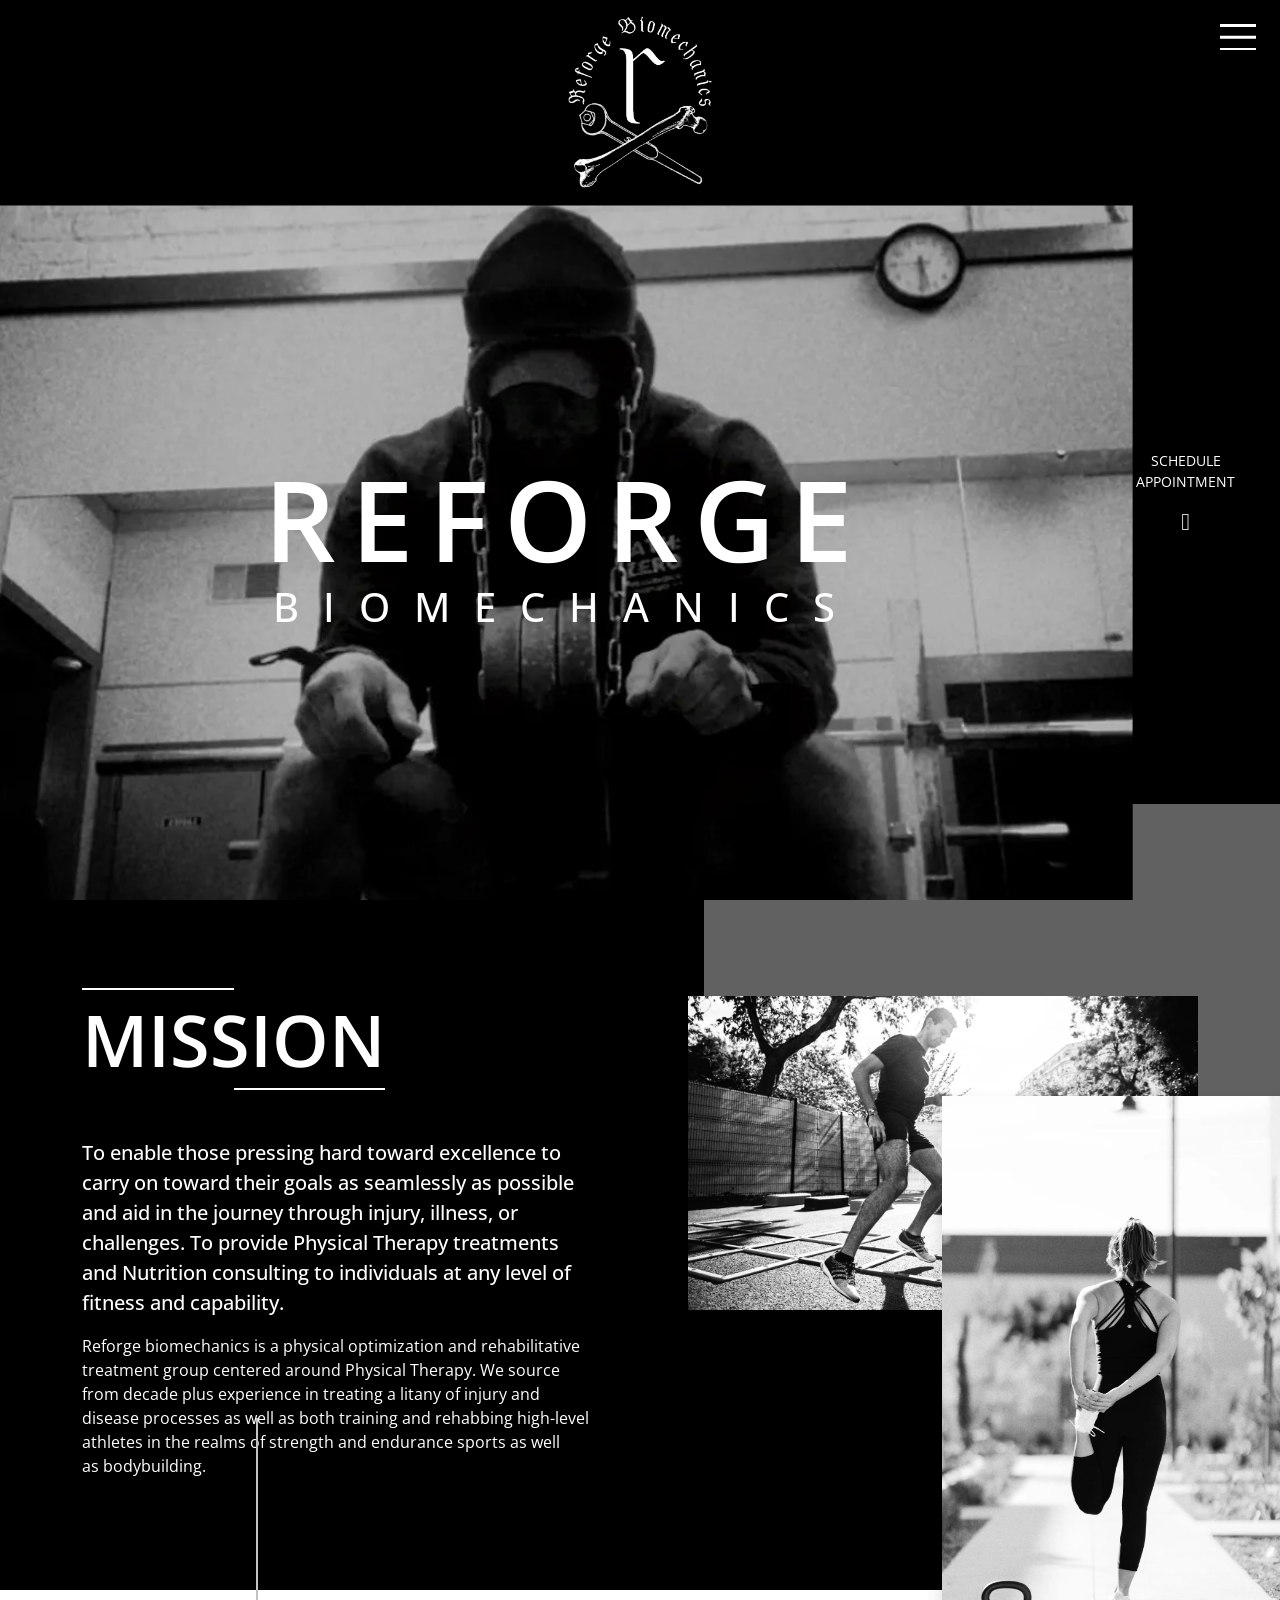
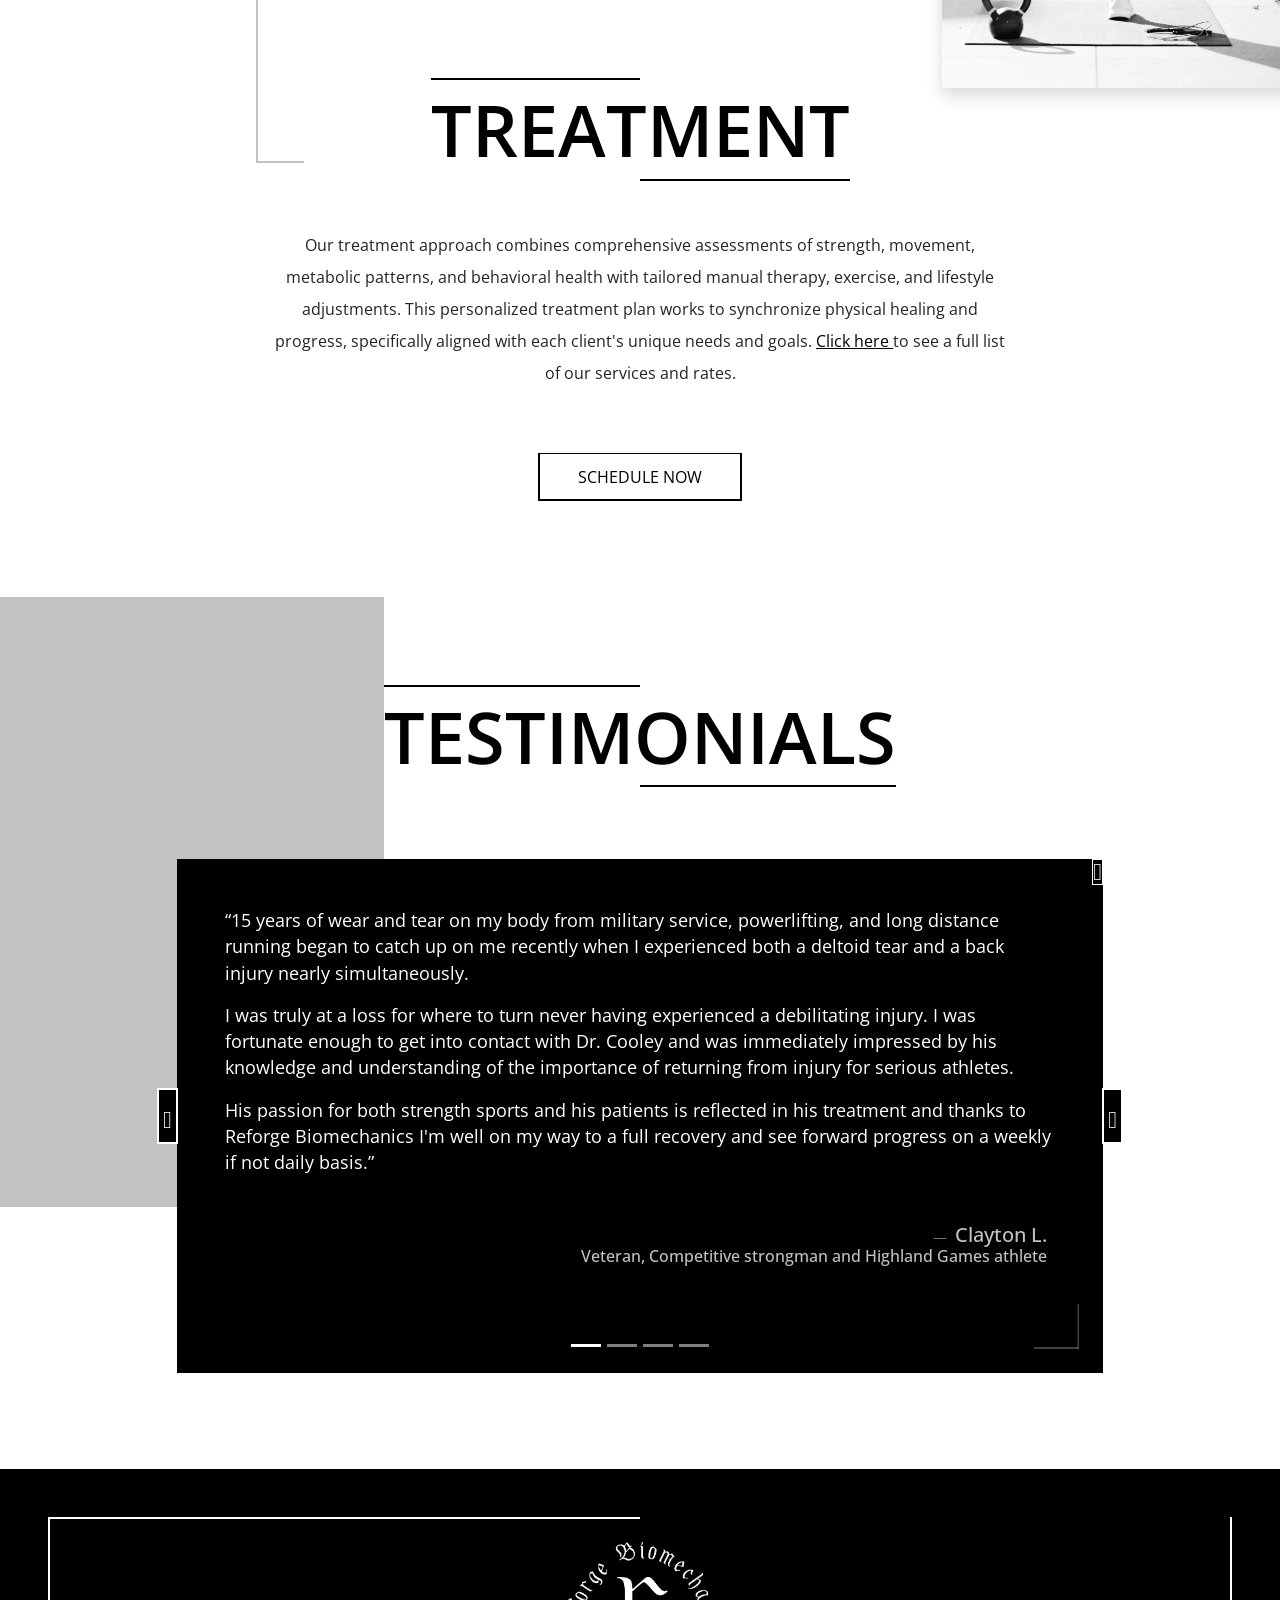
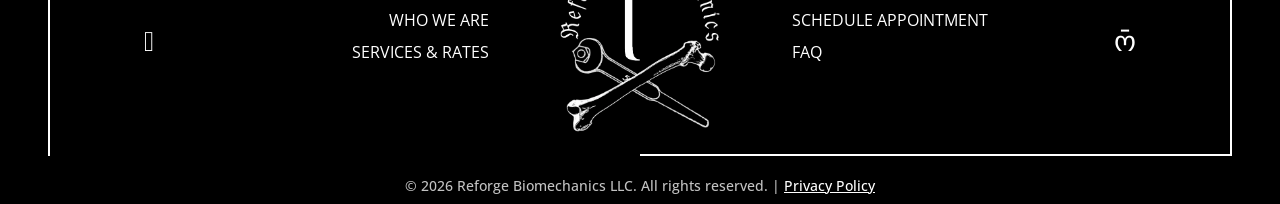
==== index.html @ caf0f5a5 "Updates" ====
<!DOCTYPE html> <html lang="en"> <head> <meta charset="utf-8"> <meta name="viewport" content="width=device-width,initial-scale=1,shrink-to-fit=no"> <meta name="description" content="Reforge Biomechanics"> <meta name="keywords" content="tickets, athletics, athletic, football, basketball, sports, member, donate, reforge biomechanics, physical therapy, biomechanics, rehabilitation, nutrition consulting, injury recovery, fitness optimization, strength training, endurance sports, bodybuilding, personalized treatment"> <link rel="apple-touch-icon" sizes="180x180" href="assets/media/favicon/apple-touch-icon.webp?ckcachebust=273CE54CC57B4464F2BCD8BB8B50EAC4"> <link rel="icon" type="image/webp" sizes="32x32" href="assets/media/favicon/favicon-32x32.webp?ckcachebust=0A2581CA7CD6BD1CC9CE571ABED2B0F4"> <link rel="icon" type="image/webp" sizes="16x16" href="assets/media/favicon/favicon-16x16.webp?ckcachebust=61E6CB32641F2F8ABFE95FE479D12E5C"> <link rel="manifest" href="assets/media/favicon/site.webmanifest?ckcachebust=7498E30910860CACD3222F6CDBD7D97B"> <title> Reforge Biomechanics </title> <link rel="preconnect" href="https://fonts.googleapis.com"> <link rel="preconnect" href="https://fonts.gstatic.com?ckcachebust=08D4041425D6E8DAAEE6AE2A4C7A3B2D" crossorigin> <link href="https://fonts.googleapis.com/css2?family=Open+Sans:ital,wght@0,300..800;1,300..800&display=swap" rel="stylesheet"> <link rel="preload" href="assets/fonts/bootstrap-icons.woff2" as="font" type="font/woff2" crossorigin> <link href="assets/css/main.css?ckcachebust=0F5574B9902427DCC6429BD262F36C96" rel="stylesheet"> <script type="module" src="assets/js/main.js?ckcachebust=3F2AF9118C95AB895724D30D0D98989F"></script> <script type="module" src="assets/js/index.js?ckcachebust=E848E58CC8D3D1A3F6B664A4A1A8BBC7"></script> <script async src="https://www.googletagmanager.com/gtag/js?id=G-8SEBTFMG2Q&ckcachebust=793375213"></script> <script> window.dataLayer = window.dataLayer || [];
    function gtag() { dataLayer.push(arguments); }
    gtag('js', new Date());

    gtag('config', 'G-8SEBTFMG2Q'); </script> <link rel="preload" as="image" href="assets/media/index/header-image.webp?ckcachebust=9A21DFD3560794E027508A9DC4A653D4"> </head> <body id="main-index"> <a class="skip-link visually-hidden-focusable bg-secondary text-primary position-fixed top-0 start-0 p-2" href="#main-content" tabindex="1">Skip to main content</a> <nav id="main-nav" class="navbar navbar-dark bg-primary shadow fixed-top"> <div class="container-fluid"> <li class="nav-item nav-item-logo d-flex justify-content-lg-center align-items-center ms-3"> <a class="navbar-brand me-0" href="index.html"> <img class="nav-logo" src="assets/media/reforge-logo-white.webp" alt=""> </a> </li> <button class="navbar-toggler animated-toggler position-absolute top-0 end-0 mt-4 me-4" type="button" aria-controls="offcanvas-navbar"> <span class="burger-top"></span> <span class="burger-mdl"></span> <span class="burger-btm"></span> </button> <div id="offcanvas-navbar" class="offcanvas offcanvas-top bg-primary h-100" tabindex="-1" aria-labelledby="offcanvas-navbarLabel"> <div class="offcanvas-header"> <a href="index.html"> <img class="nav-logo" src="assets/media/reforge-logo-white.webp" alt=""> </a> <button class="btn-close btn-close-white" type="button" data-bs-dismiss="offcanvas" aria-label="Close"></button> </div> <div class="offcanvas-body bg-primary"> <ul class="navbar-nav align-items-center flex-grow-1"> <li class="nav-item mb-3"> <a class="nav-link fs-4 lh-1 text-secondary text-gray-hover" href="who-we-are/index.html">Who We Are</a> </li> <li class="nav-item mb-3"> <a class="nav-link fs-4 lh-1 text-secondary text-gray-hover" href="services-and-rates/index.html">Services & Rates</a> </li> <li class="nav-item mb-3"> <a class="nav-link fs-4 lh-1 text-secondary text-gray-hover" href="https://reforgebiomechanics.janeapp.com/locations/reforge-biomechanics/book" target="_blank">Schedule Appointment</a> </li> <li class="nav-item"> <a class="nav-link fs-4 lh-1 text-secondary text-gray-hover" href="faq/index.html">FAQ</a> </li> </ul> </div> </div> </div> </nav> <main id="main-content"> <section id="index-header" class="bg-primary"> <img class="header-logo" src="assets/media/reforge-logo-white.webp" alt="Reforge Biomechanics logo"> <div class="container-fluid h-100"> <div class="img-wrapper"> <img class="w-100" src="assets/media/index/header-image.webp" alt="Man in hoodie with weights hanging around his neck"> <div class="content text-center w-100"> <div class="intro-heading text-center"> <h1 class="display-1 ls-5 ls-md-15 text-uppercase text-secondary">Reforge</h1> <p class="tagline fs-1 font-primary-bold text-uppercase text-center text-secondary mb-0">Biomechanics</p> </div> </div> </div> </div> <a class="schedule-wrapper text-decoration-none text-center position-absolute top-100 mt-3 mt-lg-0 top-lg-50 z-1" href="#treatment"> <p class="small text-uppercase text-center text-secondary mb-2">Schedule<br> Appointment</p> <i class="bi bi-chevron-down fs-4 text-secondary"></i> </a> </section> <section id="mission" class="bg-primary position-relative"> <div class="gray-box accent-container bg-gray w-45 h-25 h-lg-60 position-absolute top-0 end-0 mt-n6"></div> <div class="container pt-5 pt-lg-0"> <div class="row gx-lg-6"> <div class="col-lg-6 text-secondary"> <h2 class="section-heading display-2 text-uppercase text-white">Mission</h2> <p class="lead lh-base mt-5">To enable those pressing hard toward excellence to carry on toward their goals as seamlessly as possible and aid in the journey through injury, illness, or challenges. To provide Physical Therapy treatments and Nutrition consulting to individuals at any level of fitness and capability.</p> <p>Reforge biomechanics is a physical optimization and rehabilitative treatment group centered around Physical Therapy. We source from decade plus experience in treating a litany of injury and disease processes as well as both training and rehabbing high-level athletes in the realms of strength and endurance sports as well as bodybuilding.</p> </div> <div class="col-lg-6 position-relative"> <img class="img-fluid position-relative z-1" src="assets/media/index/mission-image.webp" loading="lazy" alt="man exercising"> <img class="stretching shadow position-absolute top-35 top-md-45 top-lg-20 end-0 me-lg-n5 z-1" src="assets/media/index/mission-2.webp" loading="lazy" alt="woman stretching"> </div> </div> </div> <div class="vert-line bg-gray"></div> </section> <section id="treatment" class="mt-5 mt-md-6 mt-lg-0"> <div class="container"> <div class="row justify-content-center"> <div class="col-lg-8 col-xxl2-7 text-center"> <h2 class="section-heading display-2 text-uppercase">Treatment</h2> <p class="lh-lg mt-5">Our treatment approach combines comprehensive assessments of strength, movement, metabolic patterns, and behavioral health with tailored manual therapy, exercise, and lifestyle adjustments. This personalized treatment plan works to synchronize physical healing and progress, specifically aligned with each client's unique needs and goals. <a class="link-underline link-underline-opacity-0-hover" href="services-and-rates/index.html">Click here <span class="visually-hidden">for list of services and rates</span></a> to see a full list of our services and rates.</p> <a class="btn btn-primary mt-5" href="https://reforgebiomechanics.janeapp.com/locations/reforge-biomechanics/book" target="_blank"> <div>Schedule Now <span class="visually-hidden">schedule an appointment</span></div> </a> </div> </div> </div> </section> <section id="testimonials" class="position-relative"> <div class="bg-gray position-absolute top-0 start-0 w-30 h-70"></div> <div class="container"> <div class="row justify-content-center gy-4"> <div class="col-12 text-center mb-5"> <h2 class="section-heading display-2 text-uppercase">Testimonials</h2> </div> <div class="col-lg-10"> <div id="testimonial-carousel" class="carousel slide" data-sa-slide="auto" data-bs-interval="10000" role="group" aria-roledescription="carousel" aria-label="Testimonial Carousel"> <div class="carousel-indicators"> <button class="active" type="button" data-bs-target="#testimonial-carousel" data-bs-slide-to="0" aria-label="Slide 1" aria-current="true"></button> <button type="button" data-bs-target="#testimonial-carousel" data-bs-slide-to="1" aria-label="Slide 2"></button> <button type="button" data-bs-target="#testimonial-carousel" data-bs-slide-to="2" aria-label="Slide 3"></button> <button type="button" data-bs-target="#testimonial-carousel" data-bs-slide-to="3" aria-label="Slide 4"></button> </div> <div class="carousel-inner" aria-live="off"> <div class="carousel-item active" role="group" aria-roledescription="slide" aria-label="1 of 4"> <div class="bg-primary accent-container text-secondary shadow p-4 pb-5 p-xl-5 h-100"> <figure> <blockquote class="blockquote"> <p class="small">“15 years of wear and tear on my body from military service, powerlifting, and long distance running began to catch up on me recently when I experienced both a deltoid tear and a back injury nearly simultaneously.</p> <p class="small">I was truly at a loss for where to turn never having experienced a debilitating injury. I was fortunate enough to get into contact with Dr. Cooley and was immediately impressed by his knowledge and understanding of the importance of returning from injury for serious athletes.</p> <p class="small">His passion for both strength sports and his patients is reflected in his treatment and thanks to Reforge Biomechanics I'm well on my way to a full recovery and see forward progress on a weekly if not daily basis.”</p> </blockquote> <figcaption class="blockquote-footer text-end pe-2 mt-5"> <span class="h5 text-gray">Clayton L.</span> <span class="h6 text-gray d-block">Veteran, Competitive strongman and Highland Games athlete</span> </figcaption> </figure> </div> </div> <div class="carousel-item" role="group" aria-roledescription="slide" aria-label="2 of 4"> <div class="bg-primary accent-container text-secondary shadow p-4 pb-5 p-xl-5 h-100"> <figure> <blockquote class="blockquote"> <p class="small">“5/5 - Exceptional Recovery & Expert Care</p> <p class="small">Nathanial Cooley at Reforge Biomechanics provided outstanding treatment for my rotator cuff injury, hamstring tear, and carpal tunnel. His approach is methodical, he doesn't just treat symptoms; he digs deep to find the root cause and fixes it for good.</p> <p class="small">As an athlete, I appreciated his expertise in athletic and lifting injuries. Nathaniel's own background as a trained lifter means he understands the demands of performance and recovery firsthand. Every session was tailored precisely to my needs, with clear explanations and no wasted time.</p> <p class="small">If you're serious about fixing injuries, not just masking them, Nathaniel is the therapist you want. Highly recommend for anyone, especially athletes looking for a PT who gets it.”</p> </blockquote> <figcaption class="blockquote-footer text-end pe-2 mt-5"> <span class="h5 text-gray">Shane C.</span> <span class="h6 text-gray d-block">Competitive Strongman Athlete, owner of Stronghold Muscle LLC</span> </figcaption> </figure> </div> </div> <div class="carousel-item" role="group" aria-roledescription="slide" aria-label="3 of 4"> <div class="bg-primary accent-container text-secondary shadow p-4 pb-5 p-xl-5 h-100"> <figure> <blockquote class="blockquote"> <p class="small">“Reforge has been a crucial component in keeping me upright and forward.</p> <p class="small">The amount of assistance I received in healing my shoulder, pec, back and calf has been mind blowing. Touring different “specialists” paying deductible after deductible, scheduling appointments after appointments, led me to no relief. Reforge has the knowledge and experience to get you right. I'm extremely hard on my body being a strength athlete and despite trying to injure myself to the max everday, reforge keeps up with the punches day in and day out.”</p> </blockquote> <figcaption class="blockquote-footer text-end pe-2 mt-5"> <span class="h5 text-gray">Jason G.</span> <span class="h6 text-gray d-block">Veteran, Competitive strongman athlete and owner of Fear Naught Strength Co</span> </figcaption> </figure> </div> </div> <div class="carousel-item" role="group" aria-roledescription="slide" aria-label="34of 4"> <div class="bg-primary accent-container text-secondary shadow p-4 pb-5 p-xl-5 h-100"> <figure> <blockquote class="blockquote"> <p class="small">“Dr. Cooley has done wonders for my various aches and pains.</p> <p class="small">After 9 years in Law Enforcement I had developed pain in my left knee, low back, and shoulders.</p> <p class="small">The good doctor took a holistic approach to my complaints. A core tenant of his philosophy is “A way, not the way.” The doctor tackled my complaints methodically and tested a variety of recommendations before arriving at a best course of action.</p> <p class="small">His patient care and bedside manner are unmatched. 10/10 would recommend.”</p> </blockquote> <figcaption class="blockquote-footer text-end pe-2 mt-5"> <span class="h5 text-gray">Will C.</span> <span class="h6 text-gray d-block">LEO, competitive strongman athlete</span> </figcaption> </figure> </div> </div> </div> <button class="carousel-control-prev" type="button" data-bs-target="#testimonial-carousel" data-bs-slide="prev"> <i class="bi bi-chevron-left fs-4 text-white" aria-hidden="true"></i> <span class="visually-hidden">Previous</span> </button> <button class="carousel-control-next" type="button" data-bs-target="#testimonial-carousel" data-bs-slide="next"> <i class="bi bi-chevron-right fs-4 text-white" aria-hidden="true"></i> <span class="visually-hidden">Next</span> </button> </div> </div> </div> </div> </section> </main> <div id="privacy-policy-modal" class="modal fade" tabindex="-1"> <div class="modal-dialog modal-lg"> <div class="modal-content"> <div class="modal-body position-relative p-0"> <i class="bi bi-x-lg fs-4 lh-1 text-primary position-absolute top-0 end-0 p-2 opacity-50-hover z-1" type="button" data-bs-dismiss="modal" aria-label="Close"></i> <div class="bg-gray accent-container shadow p-3 p-md-4 h-100"> <p class="h4 text-uppercase text-primary text-decoration-underline mb-4">Privacy Policy</p> <p class="font-primary-bold">No mobile information will be shared with third parties/affiliates for marketing/promotional purposes. All other categories exclude text messaging originator opt-in data and consent; this information will not be shared with any third parties</p> </div> </div> </div> </div> </div> <footer class="bg-primary p-4 p-lg-5"> <div id="footer-wrapper" class="mb-3 mb-lg-0"> <div class="top-line"></div> <a class="position-absolute top-0 top-lg-50 start-0 translate-middle-lg-y mt-5 mt-lg-0 ms-5 ms-lg-6 z-1" href="https://www.facebook.com/profile.php?id=61575986151560" target="_blank" aria-label="Facebook"> <i class="bi bi-facebook text-secondary fs-3 text-gray-hover"></i> </a> <div class="container position-relative p-4"> <div id="footer-main" class="row justify-content-center"> <div class="col-6 col-lg-4 text-center text-lg-end align-content-center order-2 order-lg-1"> <a class="text-uppercase text-secondary text-decoration-none d-block w-fit-content mb-2 text-gray-hover mx-auto me-lg-0" href="who-we-are/index.html">Who We Are</a> <a class="text-uppercase text-secondary text-decoration-none d-block w-fit-content mb-0 text-gray-hover mx-auto me-lg-0" href="services-and-rates/index.html">Services & Rates</a> </div> <div class="col-lg-3 text-center order-1 order-lg-2 mb-3 mb-lg-0"> <img class="footer-logo" src="assets/media/reforge-logo-white.webp" alt=""> </div> <div class="col-6 col-lg-4 text-center text-lg-start align-content-center order-3"> <a class="text-uppercase text-secondary text-decoration-none d-block w-fit-content mb-2 text-gray-hover mx-auto ms-lg-0" href="https://reforgebiomechanics.janeapp.com/locations/reforge-biomechanics/book" target="_blank">Schedule Appointment</a> <a class="text-uppercase text-secondary text-decoration-none d-block w-fit-content mb-0 text-gray-hover mx-auto ms-lg-0" href="faq/index.html">FAQ</a> </div> </div> </div> <a class="position-absolute top-0 top-lg-50 end-0 translate-middle-lg-y mt-5 mt-lg-0 me-5 me-lg-6 z-1" href="https://www.instagram.com/reforgebiomechanics/" target="_blank" aria-label="Instagram"> <i class="bi bi-instagram text-secondary fs-3 text-gray-hover"></i> </a> <div class="btm-line"></div> </div> <h6 id="copyright" class="position-absolute bottom-0 start-50 translate-middle-x w-100 text-center small lh-base text-gray mb-2"> &copy; <span id="current-year"></span> Reforge Biomechanics LLC. All rights reserved. | <a class="text-secondary link-underline-white link-underline-opacity-0-hover" href="#" data-bs-toggle="modal" data-bs-target="#privacy-policy-modal">Privacy Policy</a></h6> </footer> </body> </html>
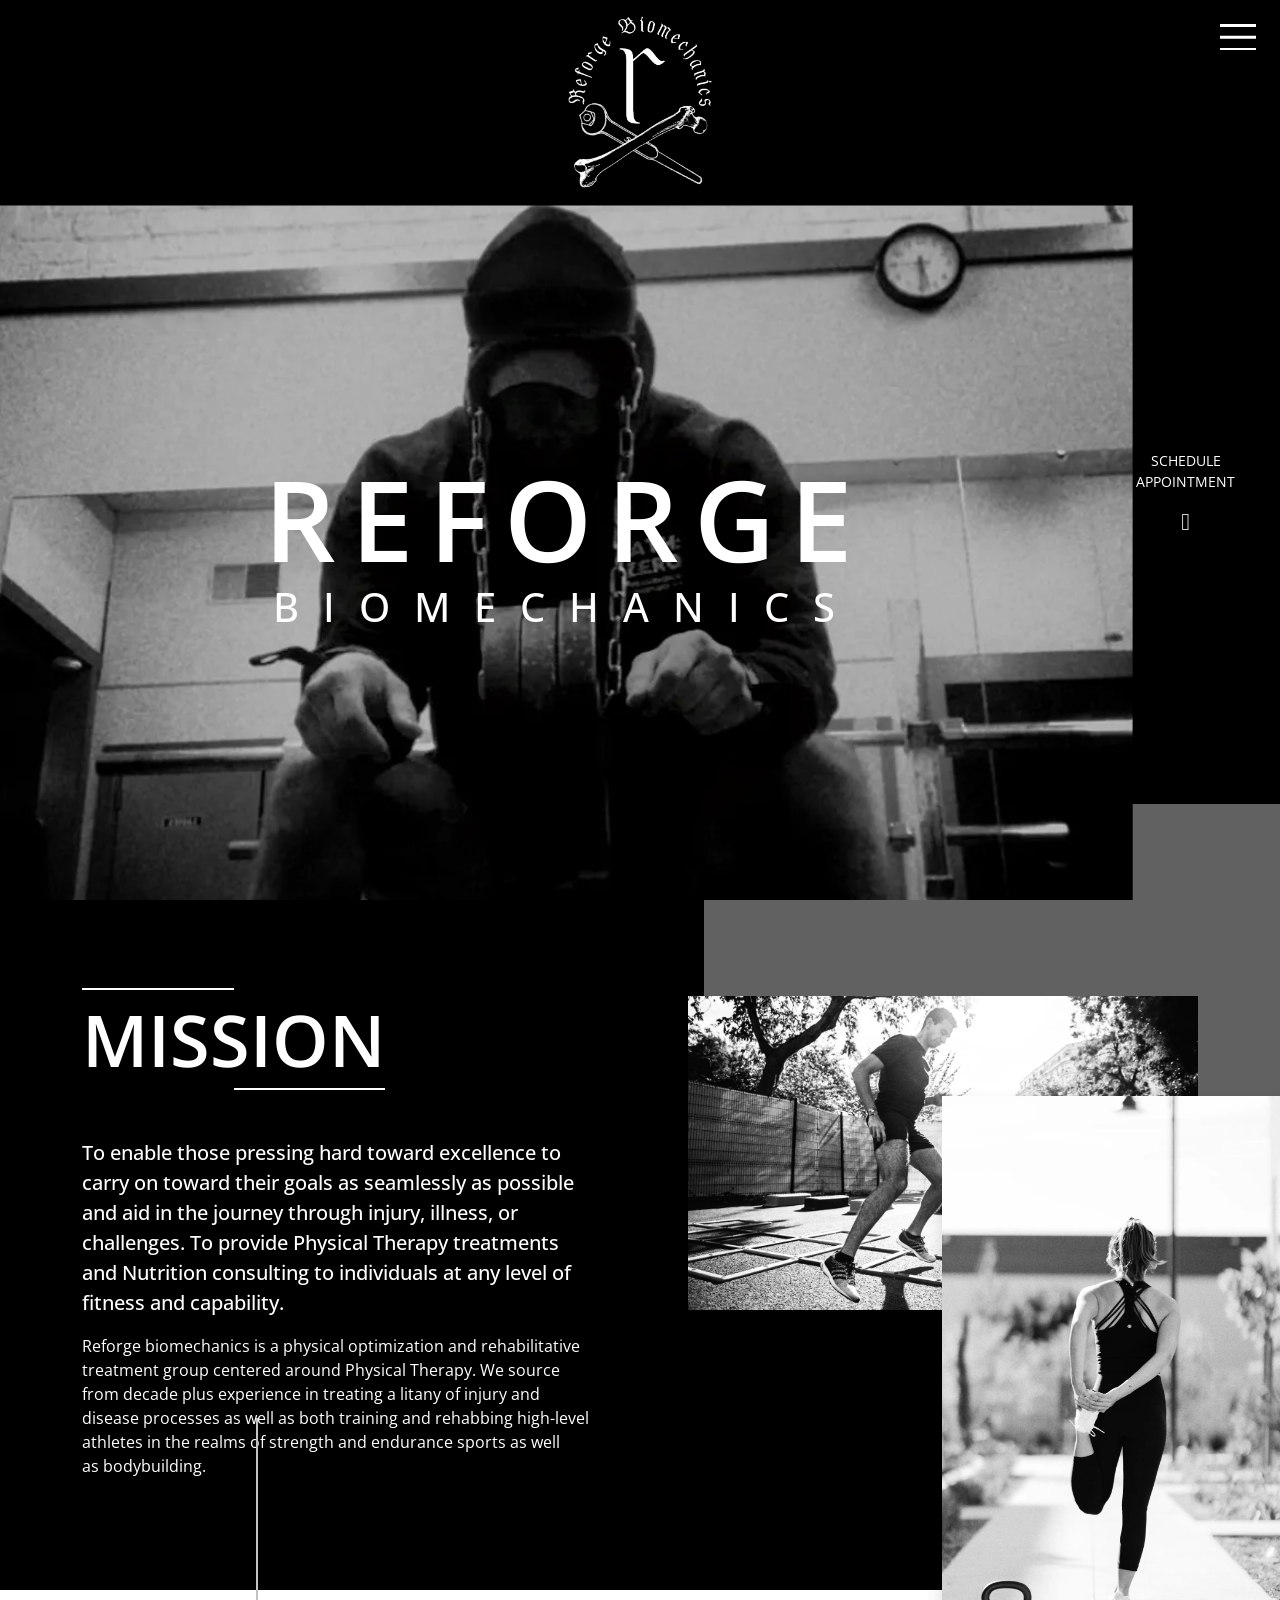
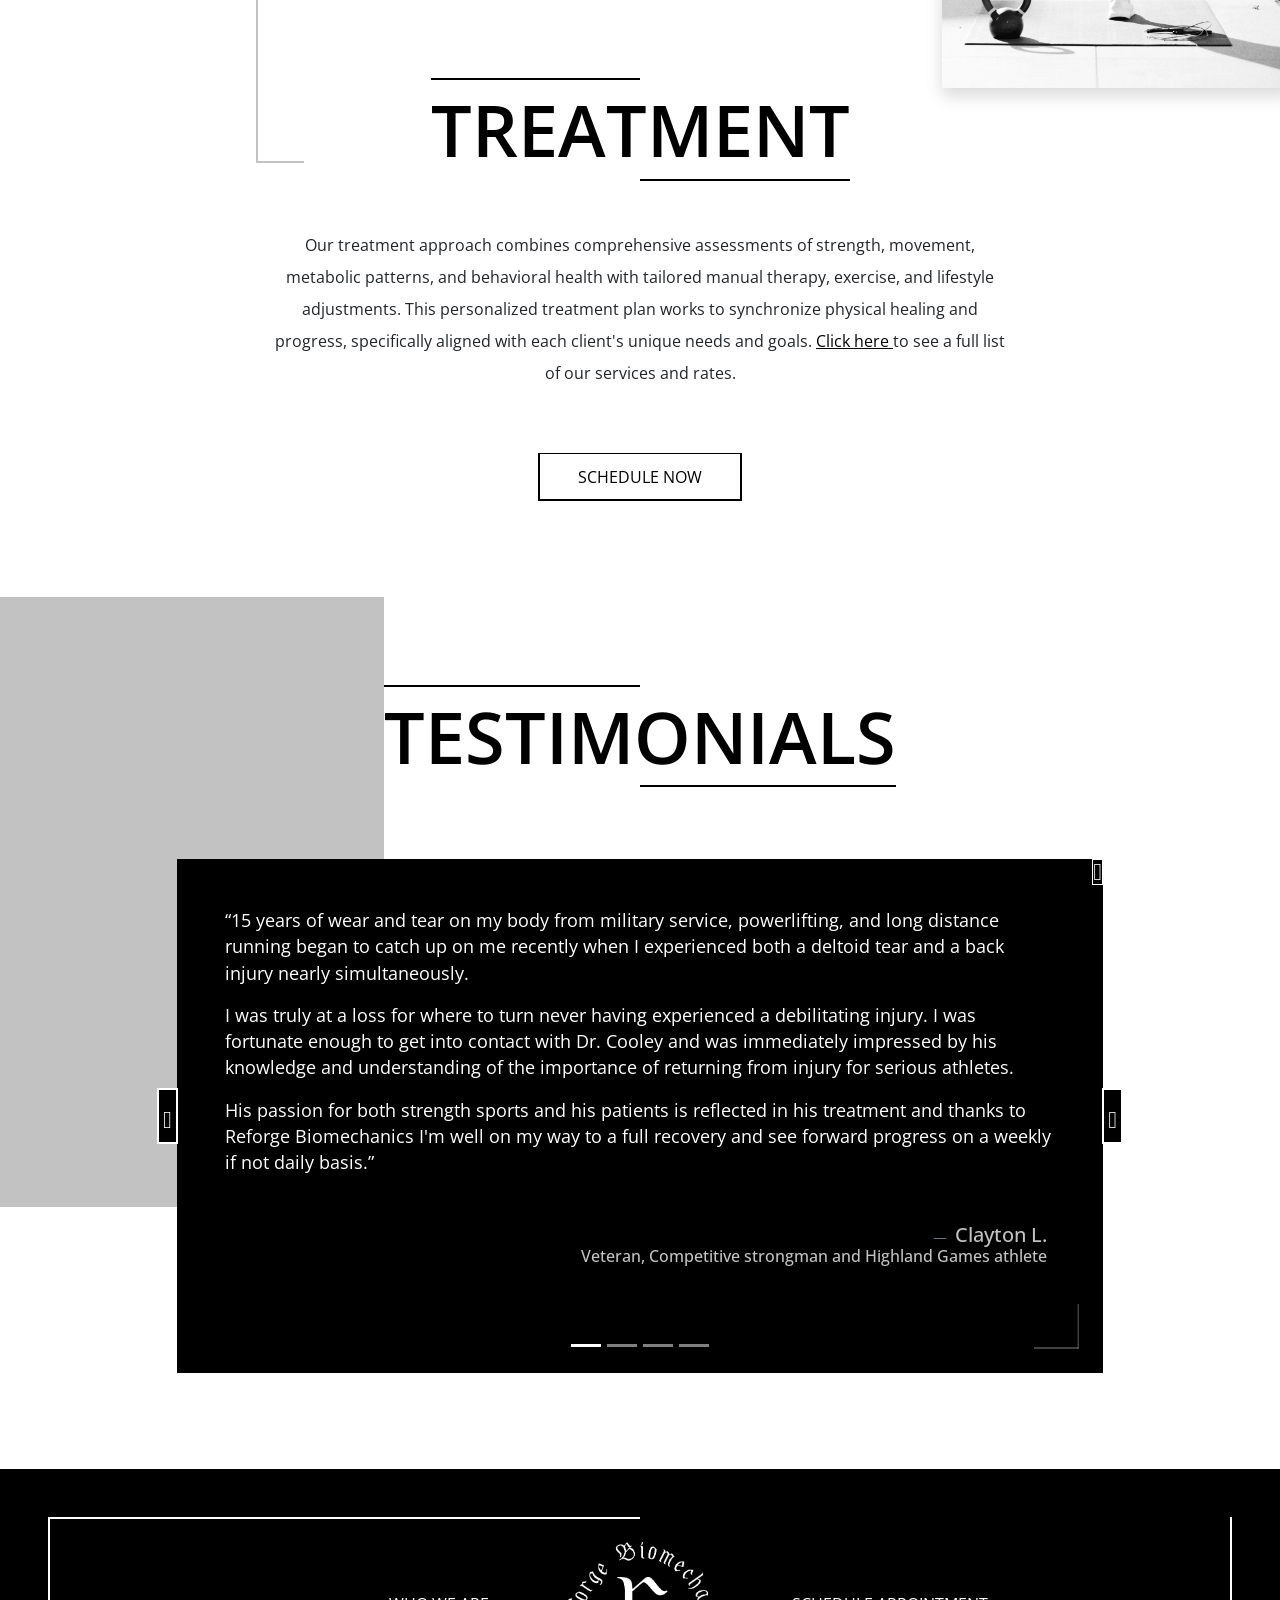
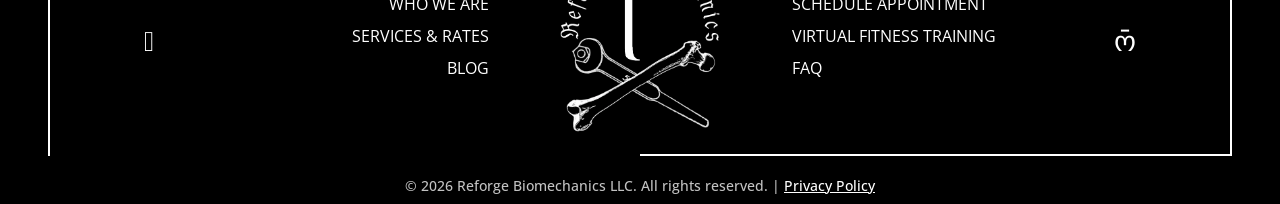
==== commit 5553ef77: "Updates" ====
--- a/index.html
+++ b/index.html
@@ -1,5 +1,5 @@
-<!DOCTYPE html> <html lang="en"> <head> <meta charset="utf-8"> <meta name="viewport" content="width=device-width,initial-scale=1,shrink-to-fit=no"> <meta name="description" content="Reforge Biomechanics"> <meta name="keywords" content="tickets, athletics, athletic, football, basketball, sports, member, donate, reforge biomechanics, physical therapy, biomechanics, rehabilitation, nutrition consulting, injury recovery, fitness optimization, strength training, endurance sports, bodybuilding, personalized treatment"> <link rel="apple-touch-icon" sizes="180x180" href="assets/media/favicon/apple-touch-icon.webp?ckcachebust=273CE54CC57B4464F2BCD8BB8B50EAC4"> <link rel="icon" type="image/webp" sizes="32x32" href="assets/media/favicon/favicon-32x32.webp?ckcachebust=0A2581CA7CD6BD1CC9CE571ABED2B0F4"> <link rel="icon" type="image/webp" sizes="16x16" href="assets/media/favicon/favicon-16x16.webp?ckcachebust=61E6CB32641F2F8ABFE95FE479D12E5C"> <link rel="manifest" href="assets/media/favicon/site.webmanifest?ckcachebust=7498E30910860CACD3222F6CDBD7D97B"> <title> Reforge Biomechanics </title> <link rel="preconnect" href="https://fonts.googleapis.com"> <link rel="preconnect" href="https://fonts.gstatic.com?ckcachebust=08D4041425D6E8DAAEE6AE2A4C7A3B2D" crossorigin> <link href="https://fonts.googleapis.com/css2?family=Open+Sans:ital,wght@0,300..800;1,300..800&display=swap" rel="stylesheet"> <link rel="preload" href="assets/fonts/bootstrap-icons.woff2" as="font" type="font/woff2" crossorigin> <link href="assets/css/main.css?ckcachebust=0F5574B9902427DCC6429BD262F36C96" rel="stylesheet"> <script type="module" src="assets/js/main.js?ckcachebust=3F2AF9118C95AB895724D30D0D98989F"></script> <script type="module" src="assets/js/index.js?ckcachebust=E848E58CC8D3D1A3F6B664A4A1A8BBC7"></script> <script async src="https://www.googletagmanager.com/gtag/js?id=G-8SEBTFMG2Q&ckcachebust=793375213"></script> <script> window.dataLayer = window.dataLayer || [];
+<!DOCTYPE html> <html lang="en"> <head> <meta charset="utf-8"> <meta name="viewport" content="width=device-width,initial-scale=1,shrink-to-fit=no"> <meta name="description" content="Reforge Biomechanics"> <meta name="keywords" content="tickets, athletics, athletic, football, basketball, sports, member, donate, reforge biomechanics, physical therapy, biomechanics, rehabilitation, nutrition consulting, injury recovery, fitness optimization, strength training, endurance sports, bodybuilding, personalized treatment"> <link rel="apple-touch-icon" sizes="180x180" href="assets/media/favicon/apple-touch-icon.webp?ckcachebust=273CE54CC57B4464F2BCD8BB8B50EAC4"> <link rel="icon" type="image/webp" sizes="32x32" href="assets/media/favicon/favicon-32x32.webp?ckcachebust=0A2581CA7CD6BD1CC9CE571ABED2B0F4"> <link rel="icon" type="image/webp" sizes="16x16" href="assets/media/favicon/favicon-16x16.webp?ckcachebust=61E6CB32641F2F8ABFE95FE479D12E5C"> <link rel="manifest" href="assets/media/favicon/site.webmanifest?ckcachebust=7498E30910860CACD3222F6CDBD7D97B"> <title> Reforge Biomechanics </title> <link rel="preconnect" href="https://fonts.googleapis.com"> <link rel="preconnect" href="https://fonts.gstatic.com?ckcachebust=08D4041425D6E8DAAEE6AE2A4C7A3B2D" crossorigin> <link href="https://fonts.googleapis.com/css2?family=Open+Sans:ital,wght@0,300..800;1,300..800&display=swap" rel="stylesheet"> <link rel="preload" href="assets/fonts/bootstrap-icons.woff2" as="font" type="font/woff2" crossorigin> <link href="assets/css/main.css?ckcachebust=2A0BA125FBEB8DDFEDC2214A454A0471" rel="stylesheet"> <script type="module" src="assets/js/main.js?ckcachebust=3F2AF9118C95AB895724D30D0D98989F"></script> <script type="module" src="assets/js/index.js?ckcachebust=E848E58CC8D3D1A3F6B664A4A1A8BBC7"></script> <script async src="https://www.googletagmanager.com/gtag/js?id=G-8SEBTFMG2Q&ckcachebust=793469747"></script> <script> window.dataLayer = window.dataLayer || [];
     function gtag() { dataLayer.push(arguments); }
     gtag('js', new Date());
 
-    gtag('config', 'G-8SEBTFMG2Q'); </script> <link rel="preload" as="image" href="assets/media/index/header-image.webp?ckcachebust=9A21DFD3560794E027508A9DC4A653D4"> </head> <body id="main-index"> <a class="skip-link visually-hidden-focusable bg-secondary text-primary position-fixed top-0 start-0 p-2" href="#main-content" tabindex="1">Skip to main content</a> <nav id="main-nav" class="navbar navbar-dark bg-primary shadow fixed-top"> <div class="container-fluid"> <li class="nav-item nav-item-logo d-flex justify-content-lg-center align-items-center ms-3"> <a class="navbar-brand me-0" href="index.html"> <img class="nav-logo" src="assets/media/reforge-logo-white.webp" alt=""> </a> </li> <button class="navbar-toggler animated-toggler position-absolute top-0 end-0 mt-4 me-4" type="button" aria-controls="offcanvas-navbar"> <span class="burger-top"></span> <span class="burger-mdl"></span> <span class="burger-btm"></span> </button> <div id="offcanvas-navbar" class="offcanvas offcanvas-top bg-primary h-100" tabindex="-1" aria-labelledby="offcanvas-navbarLabel"> <div class="offcanvas-header"> <a href="index.html"> <img class="nav-logo" src="assets/media/reforge-logo-white.webp" alt=""> </a> <button class="btn-close btn-close-white" type="button" data-bs-dismiss="offcanvas" aria-label="Close"></button> </div> <div class="offcanvas-body bg-primary"> <ul class="navbar-nav align-items-center flex-grow-1"> <li class="nav-item mb-3"> <a class="nav-link fs-4 lh-1 text-secondary text-gray-hover" href="who-we-are/index.html">Who We Are</a> </li> <li class="nav-item mb-3"> <a class="nav-link fs-4 lh-1 text-secondary text-gray-hover" href="services-and-rates/index.html">Services & Rates</a> </li> <li class="nav-item mb-3"> <a class="nav-link fs-4 lh-1 text-secondary text-gray-hover" href="https://reforgebiomechanics.janeapp.com/locations/reforge-biomechanics/book" target="_blank">Schedule Appointment</a> </li> <li class="nav-item"> <a class="nav-link fs-4 lh-1 text-secondary text-gray-hover" href="faq/index.html">FAQ</a> </li> </ul> </div> </div> </div> </nav> <main id="main-content"> <section id="index-header" class="bg-primary"> <img class="header-logo" src="assets/media/reforge-logo-white.webp" alt="Reforge Biomechanics logo"> <div class="container-fluid h-100"> <div class="img-wrapper"> <img class="w-100" src="assets/media/index/header-image.webp" alt="Man in hoodie with weights hanging around his neck"> <div class="content text-center w-100"> <div class="intro-heading text-center"> <h1 class="display-1 ls-5 ls-md-15 text-uppercase text-secondary">Reforge</h1> <p class="tagline fs-1 font-primary-bold text-uppercase text-center text-secondary mb-0">Biomechanics</p> </div> </div> </div> </div> <a class="schedule-wrapper text-decoration-none text-center position-absolute top-100 mt-3 mt-lg-0 top-lg-50 z-1" href="#treatment"> <p class="small text-uppercase text-center text-secondary mb-2">Schedule<br> Appointment</p> <i class="bi bi-chevron-down fs-4 text-secondary"></i> </a> </section> <section id="mission" class="bg-primary position-relative"> <div class="gray-box accent-container bg-gray w-45 h-25 h-lg-60 position-absolute top-0 end-0 mt-n6"></div> <div class="container pt-5 pt-lg-0"> <div class="row gx-lg-6"> <div class="col-lg-6 text-secondary"> <h2 class="section-heading display-2 text-uppercase text-white">Mission</h2> <p class="lead lh-base mt-5">To enable those pressing hard toward excellence to carry on toward their goals as seamlessly as possible and aid in the journey through injury, illness, or challenges. To provide Physical Therapy treatments and Nutrition consulting to individuals at any level of fitness and capability.</p> <p>Reforge biomechanics is a physical optimization and rehabilitative treatment group centered around Physical Therapy. We source from decade plus experience in treating a litany of injury and disease processes as well as both training and rehabbing high-level athletes in the realms of strength and endurance sports as well as bodybuilding.</p> </div> <div class="col-lg-6 position-relative"> <img class="img-fluid position-relative z-1" src="assets/media/index/mission-image.webp" loading="lazy" alt="man exercising"> <img class="stretching shadow position-absolute top-35 top-md-45 top-lg-20 end-0 me-lg-n5 z-1" src="assets/media/index/mission-2.webp" loading="lazy" alt="woman stretching"> </div> </div> </div> <div class="vert-line bg-gray"></div> </section> <section id="treatment" class="mt-5 mt-md-6 mt-lg-0"> <div class="container"> <div class="row justify-content-center"> <div class="col-lg-8 col-xxl2-7 text-center"> <h2 class="section-heading display-2 text-uppercase">Treatment</h2> <p class="lh-lg mt-5">Our treatment approach combines comprehensive assessments of strength, movement, metabolic patterns, and behavioral health with tailored manual therapy, exercise, and lifestyle adjustments. This personalized treatment plan works to synchronize physical healing and progress, specifically aligned with each client's unique needs and goals. <a class="link-underline link-underline-opacity-0-hover" href="services-and-rates/index.html">Click here <span class="visually-hidden">for list of services and rates</span></a> to see a full list of our services and rates.</p> <a class="btn btn-primary mt-5" href="https://reforgebiomechanics.janeapp.com/locations/reforge-biomechanics/book" target="_blank"> <div>Schedule Now <span class="visually-hidden">schedule an appointment</span></div> </a> </div> </div> </div> </section> <section id="testimonials" class="position-relative"> <div class="bg-gray position-absolute top-0 start-0 w-30 h-70"></div> <div class="container"> <div class="row justify-content-center gy-4"> <div class="col-12 text-center mb-5"> <h2 class="section-heading display-2 text-uppercase">Testimonials</h2> </div> <div class="col-lg-10"> <div id="testimonial-carousel" class="carousel slide" data-sa-slide="auto" data-bs-interval="10000" role="group" aria-roledescription="carousel" aria-label="Testimonial Carousel"> <div class="carousel-indicators"> <button class="active" type="button" data-bs-target="#testimonial-carousel" data-bs-slide-to="0" aria-label="Slide 1" aria-current="true"></button> <button type="button" data-bs-target="#testimonial-carousel" data-bs-slide-to="1" aria-label="Slide 2"></button> <button type="button" data-bs-target="#testimonial-carousel" data-bs-slide-to="2" aria-label="Slide 3"></button> <button type="button" data-bs-target="#testimonial-carousel" data-bs-slide-to="3" aria-label="Slide 4"></button> </div> <div class="carousel-inner" aria-live="off"> <div class="carousel-item active" role="group" aria-roledescription="slide" aria-label="1 of 4"> <div class="bg-primary accent-container text-secondary shadow p-4 pb-5 p-xl-5 h-100"> <figure> <blockquote class="blockquote"> <p class="small">“15 years of wear and tear on my body from military service, powerlifting, and long distance running began to catch up on me recently when I experienced both a deltoid tear and a back injury nearly simultaneously.</p> <p class="small">I was truly at a loss for where to turn never having experienced a debilitating injury. I was fortunate enough to get into contact with Dr. Cooley and was immediately impressed by his knowledge and understanding of the importance of returning from injury for serious athletes.</p> <p class="small">His passion for both strength sports and his patients is reflected in his treatment and thanks to Reforge Biomechanics I'm well on my way to a full recovery and see forward progress on a weekly if not daily basis.”</p> </blockquote> <figcaption class="blockquote-footer text-end pe-2 mt-5"> <span class="h5 text-gray">Clayton L.</span> <span class="h6 text-gray d-block">Veteran, Competitive strongman and Highland Games athlete</span> </figcaption> </figure> </div> </div> <div class="carousel-item" role="group" aria-roledescription="slide" aria-label="2 of 4"> <div class="bg-primary accent-container text-secondary shadow p-4 pb-5 p-xl-5 h-100"> <figure> <blockquote class="blockquote"> <p class="small">“5/5 - Exceptional Recovery & Expert Care</p> <p class="small">Nathanial Cooley at Reforge Biomechanics provided outstanding treatment for my rotator cuff injury, hamstring tear, and carpal tunnel. His approach is methodical, he doesn't just treat symptoms; he digs deep to find the root cause and fixes it for good.</p> <p class="small">As an athlete, I appreciated his expertise in athletic and lifting injuries. Nathaniel's own background as a trained lifter means he understands the demands of performance and recovery firsthand. Every session was tailored precisely to my needs, with clear explanations and no wasted time.</p> <p class="small">If you're serious about fixing injuries, not just masking them, Nathaniel is the therapist you want. Highly recommend for anyone, especially athletes looking for a PT who gets it.”</p> </blockquote> <figcaption class="blockquote-footer text-end pe-2 mt-5"> <span class="h5 text-gray">Shane C.</span> <span class="h6 text-gray d-block">Competitive Strongman Athlete, owner of Stronghold Muscle LLC</span> </figcaption> </figure> </div> </div> <div class="carousel-item" role="group" aria-roledescription="slide" aria-label="3 of 4"> <div class="bg-primary accent-container text-secondary shadow p-4 pb-5 p-xl-5 h-100"> <figure> <blockquote class="blockquote"> <p class="small">“Reforge has been a crucial component in keeping me upright and forward.</p> <p class="small">The amount of assistance I received in healing my shoulder, pec, back and calf has been mind blowing. Touring different “specialists” paying deductible after deductible, scheduling appointments after appointments, led me to no relief. Reforge has the knowledge and experience to get you right. I'm extremely hard on my body being a strength athlete and despite trying to injure myself to the max everday, reforge keeps up with the punches day in and day out.”</p> </blockquote> <figcaption class="blockquote-footer text-end pe-2 mt-5"> <span class="h5 text-gray">Jason G.</span> <span class="h6 text-gray d-block">Veteran, Competitive strongman athlete and owner of Fear Naught Strength Co</span> </figcaption> </figure> </div> </div> <div class="carousel-item" role="group" aria-roledescription="slide" aria-label="34of 4"> <div class="bg-primary accent-container text-secondary shadow p-4 pb-5 p-xl-5 h-100"> <figure> <blockquote class="blockquote"> <p class="small">“Dr. Cooley has done wonders for my various aches and pains.</p> <p class="small">After 9 years in Law Enforcement I had developed pain in my left knee, low back, and shoulders.</p> <p class="small">The good doctor took a holistic approach to my complaints. A core tenant of his philosophy is “A way, not the way.” The doctor tackled my complaints methodically and tested a variety of recommendations before arriving at a best course of action.</p> <p class="small">His patient care and bedside manner are unmatched. 10/10 would recommend.”</p> </blockquote> <figcaption class="blockquote-footer text-end pe-2 mt-5"> <span class="h5 text-gray">Will C.</span> <span class="h6 text-gray d-block">LEO, competitive strongman athlete</span> </figcaption> </figure> </div> </div> </div> <button class="carousel-control-prev" type="button" data-bs-target="#testimonial-carousel" data-bs-slide="prev"> <i class="bi bi-chevron-left fs-4 text-white" aria-hidden="true"></i> <span class="visually-hidden">Previous</span> </button> <button class="carousel-control-next" type="button" data-bs-target="#testimonial-carousel" data-bs-slide="next"> <i class="bi bi-chevron-right fs-4 text-white" aria-hidden="true"></i> <span class="visually-hidden">Next</span> </button> </div> </div> </div> </div> </section> </main> <div id="privacy-policy-modal" class="modal fade" tabindex="-1"> <div class="modal-dialog modal-lg"> <div class="modal-content"> <div class="modal-body position-relative p-0"> <i class="bi bi-x-lg fs-4 lh-1 text-primary position-absolute top-0 end-0 p-2 opacity-50-hover z-1" type="button" data-bs-dismiss="modal" aria-label="Close"></i> <div class="bg-gray accent-container shadow p-3 p-md-4 h-100"> <p class="h4 text-uppercase text-primary text-decoration-underline mb-4">Privacy Policy</p> <p class="font-primary-bold">No mobile information will be shared with third parties/affiliates for marketing/promotional purposes. All other categories exclude text messaging originator opt-in data and consent; this information will not be shared with any third parties</p> </div> </div> </div> </div> </div> <footer class="bg-primary p-4 p-lg-5"> <div id="footer-wrapper" class="mb-3 mb-lg-0"> <div class="top-line"></div> <a class="position-absolute top-0 top-lg-50 start-0 translate-middle-lg-y mt-5 mt-lg-0 ms-5 ms-lg-6 z-1" href="https://www.facebook.com/profile.php?id=61575986151560" target="_blank" aria-label="Facebook"> <i class="bi bi-facebook text-secondary fs-3 text-gray-hover"></i> </a> <div class="container position-relative p-4"> <div id="footer-main" class="row justify-content-center"> <div class="col-6 col-lg-4 text-center text-lg-end align-content-center order-2 order-lg-1"> <a class="text-uppercase text-secondary text-decoration-none d-block w-fit-content mb-2 text-gray-hover mx-auto me-lg-0" href="who-we-are/index.html">Who We Are</a> <a class="text-uppercase text-secondary text-decoration-none d-block w-fit-content mb-0 text-gray-hover mx-auto me-lg-0" href="services-and-rates/index.html">Services & Rates</a> </div> <div class="col-lg-3 text-center order-1 order-lg-2 mb-3 mb-lg-0"> <img class="footer-logo" src="assets/media/reforge-logo-white.webp" alt=""> </div> <div class="col-6 col-lg-4 text-center text-lg-start align-content-center order-3"> <a class="text-uppercase text-secondary text-decoration-none d-block w-fit-content mb-2 text-gray-hover mx-auto ms-lg-0" href="https://reforgebiomechanics.janeapp.com/locations/reforge-biomechanics/book" target="_blank">Schedule Appointment</a> <a class="text-uppercase text-secondary text-decoration-none d-block w-fit-content mb-0 text-gray-hover mx-auto ms-lg-0" href="faq/index.html">FAQ</a> </div> </div> </div> <a class="position-absolute top-0 top-lg-50 end-0 translate-middle-lg-y mt-5 mt-lg-0 me-5 me-lg-6 z-1" href="https://www.instagram.com/reforgebiomechanics/" target="_blank" aria-label="Instagram"> <i class="bi bi-instagram text-secondary fs-3 text-gray-hover"></i> </a> <div class="btm-line"></div> </div> <h6 id="copyright" class="position-absolute bottom-0 start-50 translate-middle-x w-100 text-center small lh-base text-gray mb-2"> &copy; <span id="current-year"></span> Reforge Biomechanics LLC. All rights reserved. | <a class="text-secondary link-underline-white link-underline-opacity-0-hover" href="#" data-bs-toggle="modal" data-bs-target="#privacy-policy-modal">Privacy Policy</a></h6> </footer> </body> </html>+    gtag('config', 'G-8SEBTFMG2Q'); </script> <link rel="preload" as="image" href="assets/media/index/header-image.webp?ckcachebust=9A21DFD3560794E027508A9DC4A653D4"> </head> <body id="main-index"> <a class="skip-link visually-hidden-focusable bg-secondary text-primary position-fixed top-0 start-0 p-2" href="#main-content" tabindex="1">Skip to main content</a> <nav id="main-nav" class="navbar navbar-dark bg-primary shadow fixed-top"> <div class="container-fluid"> <li class="nav-item nav-item-logo d-flex justify-content-lg-center align-items-center ms-3"> <a class="navbar-brand me-0" href="index.html"> <img class="nav-logo" src="assets/media/reforge-logo-white.webp" alt=""> </a> </li> <button class="navbar-toggler animated-toggler position-absolute top-0 end-0 mt-4 me-4" type="button" aria-controls="offcanvas-navbar"> <span class="burger-top"></span> <span class="burger-mdl"></span> <span class="burger-btm"></span> </button> <div id="offcanvas-navbar" class="offcanvas offcanvas-top bg-primary h-100" tabindex="-1" aria-labelledby="offcanvas-navbarLabel"> <div class="offcanvas-header"> <a href="index.html"> <img class="nav-logo" src="assets/media/reforge-logo-white.webp" alt=""> </a> <button class="btn-close btn-close-white" type="button" data-bs-dismiss="offcanvas" aria-label="Close"></button> </div> <div class="offcanvas-body bg-primary"> <ul class="navbar-nav align-items-center flex-grow-1"> <li class="nav-item mb-3"> <a class="nav-link fs-4 lh-1 text-secondary text-gray-hover" href="who-we-are/index.html">Who We Are</a> </li> <li class="nav-item mb-3"> <a class="nav-link fs-4 lh-1 text-secondary text-gray-hover" href="services-and-rates/index.html">Services & Rates</a> </li> <li class="nav-item mb-3"> <a class="nav-link fs-4 lh-1 text-secondary text-gray-hover" href="https://reforgebiomechanics.janeapp.com/locations/reforge-biomechanics/book" target="_blank" rel="noopener noreferrer">Schedule Appointment</a> </li> <li class="nav-item mb-3"> <a class="nav-link fs-4 lh-1 text-secondary text-gray-hover" href="#" target="_blank" rel="noopener noreferrer">Virtual Fitness Training</a> </li> <li class="nav-item mb-3"> <a class="nav-link fs-4 lh-1 text-secondary text-gray-hover" href="faq/index.html">FAQ</a> </li> <li class="nav-item"> <a class="nav-link fs-4 lh-1 text-secondary text-gray-hover" href="blog/index.html">Blog</a> </li> </ul> </div> </div> </div> </nav> <main id="main-content"> <section id="index-header" class="bg-primary"> <img class="header-logo" src="assets/media/reforge-logo-white.webp" alt="Reforge Biomechanics logo"> <div class="container-fluid h-100"> <div class="img-wrapper"> <img class="w-100" src="assets/media/index/header-image.webp" alt="Man in hoodie with weights hanging around his neck"> <div class="content text-center w-100"> <div class="intro-heading text-center"> <h1 class="display-1 ls-5 ls-md-15 text-uppercase text-secondary">Reforge</h1> <p class="tagline fs-1 font-primary-bold text-uppercase text-center text-secondary mb-0">Biomechanics</p> </div> </div> </div> </div> <a class="schedule-wrapper text-decoration-none text-center position-absolute top-100 mt-3 mt-lg-0 top-lg-50 z-1" href="#treatment"> <p class="small text-uppercase text-center text-secondary mb-2">Schedule<br> Appointment</p> <i class="bi bi-chevron-down fs-4 text-secondary"></i> </a> </section> <section id="mission" class="bg-primary position-relative"> <div class="gray-box accent-container bg-gray w-45 h-25 h-lg-60 position-absolute top-0 end-0 mt-n6"></div> <div class="container pt-5 pt-lg-0"> <div class="row gx-lg-6"> <div class="col-lg-6 text-secondary"> <h2 class="section-heading display-2 text-uppercase text-white">Mission</h2> <p class="lead lh-base mt-5">To enable those pressing hard toward excellence to carry on toward their goals as seamlessly as possible and aid in the journey through injury, illness, or challenges. To provide Physical Therapy treatments and Nutrition consulting to individuals at any level of fitness and capability.</p> <p>Reforge biomechanics is a physical optimization and rehabilitative treatment group centered around Physical Therapy. We source from decade plus experience in treating a litany of injury and disease processes as well as both training and rehabbing high-level athletes in the realms of strength and endurance sports as well as bodybuilding.</p> </div> <div class="col-lg-6 position-relative"> <img class="img-fluid position-relative z-1" src="assets/media/index/mission-image.webp" loading="lazy" alt="man exercising"> <img class="stretching shadow position-absolute top-35 top-md-45 top-lg-20 end-0 me-lg-n5 z-1" src="assets/media/index/mission-2.webp" loading="lazy" alt="woman stretching"> </div> </div> </div> <div class="vert-line bg-gray"></div> </section> <section id="treatment" class="mt-5 mt-md-6 mt-lg-0"> <div class="container"> <div class="row justify-content-center"> <div class="col-lg-8 col-xxl2-7 text-center"> <h2 class="section-heading display-2 text-uppercase">Treatment</h2> <p class="lh-lg mt-5">Our treatment approach combines comprehensive assessments of strength, movement, metabolic patterns, and behavioral health with tailored manual therapy, exercise, and lifestyle adjustments. This personalized treatment plan works to synchronize physical healing and progress, specifically aligned with each client's unique needs and goals. <a class="link-underline link-underline-opacity-0-hover" href="services-and-rates/index.html">Click here <span class="visually-hidden">for list of services and rates</span></a> to see a full list of our services and rates.</p> <a class="btn btn-primary mt-5" href="https://reforgebiomechanics.janeapp.com/locations/reforge-biomechanics/book" target="_blank"> <div>Schedule Now <span class="visually-hidden">schedule an appointment</span></div> </a> </div> </div> </div> </section> <section id="testimonials" class="position-relative"> <div class="bg-gray position-absolute top-0 start-0 w-30 h-70"></div> <div class="container"> <div class="row justify-content-center gy-4"> <div class="col-12 text-center mb-5"> <h2 class="section-heading display-2 text-uppercase">Testimonials</h2> </div> <div class="col-lg-10"> <div id="testimonial-carousel" class="carousel slide" data-sa-slide="auto" data-bs-interval="10000" role="group" aria-roledescription="carousel" aria-label="Testimonial Carousel"> <div class="carousel-indicators"> <button class="active" type="button" data-bs-target="#testimonial-carousel" data-bs-slide-to="0" aria-label="Slide 1" aria-current="true"></button> <button type="button" data-bs-target="#testimonial-carousel" data-bs-slide-to="1" aria-label="Slide 2"></button> <button type="button" data-bs-target="#testimonial-carousel" data-bs-slide-to="2" aria-label="Slide 3"></button> <button type="button" data-bs-target="#testimonial-carousel" data-bs-slide-to="3" aria-label="Slide 4"></button> </div> <div class="carousel-inner" aria-live="off"> <div class="carousel-item active" role="group" aria-roledescription="slide" aria-label="1 of 4"> <div class="bg-primary accent-container text-secondary shadow p-4 pb-5 p-xl-5 h-100"> <figure> <blockquote class="blockquote"> <p class="small">“15 years of wear and tear on my body from military service, powerlifting, and long distance running began to catch up on me recently when I experienced both a deltoid tear and a back injury nearly simultaneously.</p> <p class="small">I was truly at a loss for where to turn never having experienced a debilitating injury. I was fortunate enough to get into contact with Dr. Cooley and was immediately impressed by his knowledge and understanding of the importance of returning from injury for serious athletes.</p> <p class="small">His passion for both strength sports and his patients is reflected in his treatment and thanks to Reforge Biomechanics I'm well on my way to a full recovery and see forward progress on a weekly if not daily basis.”</p> </blockquote> <figcaption class="blockquote-footer text-end pe-2 mt-5"> <span class="h5 text-gray">Clayton L.</span> <span class="h6 text-gray d-block">Veteran, Competitive strongman and Highland Games athlete</span> </figcaption> </figure> </div> </div> <div class="carousel-item" role="group" aria-roledescription="slide" aria-label="2 of 4"> <div class="bg-primary accent-container text-secondary shadow p-4 pb-5 p-xl-5 h-100"> <figure> <blockquote class="blockquote"> <p class="small">“5/5 - Exceptional Recovery & Expert Care</p> <p class="small">Nathanial Cooley at Reforge Biomechanics provided outstanding treatment for my rotator cuff injury, hamstring tear, and carpal tunnel. His approach is methodical, he doesn't just treat symptoms; he digs deep to find the root cause and fixes it for good.</p> <p class="small">As an athlete, I appreciated his expertise in athletic and lifting injuries. Nathaniel's own background as a trained lifter means he understands the demands of performance and recovery firsthand. Every session was tailored precisely to my needs, with clear explanations and no wasted time.</p> <p class="small">If you're serious about fixing injuries, not just masking them, Nathaniel is the therapist you want. Highly recommend for anyone, especially athletes looking for a PT who gets it.”</p> </blockquote> <figcaption class="blockquote-footer text-end pe-2 mt-5"> <span class="h5 text-gray">Shane C.</span> <span class="h6 text-gray d-block">Competitive Strongman Athlete, owner of Stronghold Muscle LLC</span> </figcaption> </figure> </div> </div> <div class="carousel-item" role="group" aria-roledescription="slide" aria-label="3 of 4"> <div class="bg-primary accent-container text-secondary shadow p-4 pb-5 p-xl-5 h-100"> <figure> <blockquote class="blockquote"> <p class="small">“Reforge has been a crucial component in keeping me upright and forward.</p> <p class="small">The amount of assistance I received in healing my shoulder, pec, back and calf has been mind blowing. Touring different “specialists” paying deductible after deductible, scheduling appointments after appointments, led me to no relief. Reforge has the knowledge and experience to get you right. I'm extremely hard on my body being a strength athlete and despite trying to injure myself to the max everday, reforge keeps up with the punches day in and day out.”</p> </blockquote> <figcaption class="blockquote-footer text-end pe-2 mt-5"> <span class="h5 text-gray">Jason G.</span> <span class="h6 text-gray d-block">Veteran, Competitive strongman athlete and owner of Fear Naught Strength Co</span> </figcaption> </figure> </div> </div> <div class="carousel-item" role="group" aria-roledescription="slide" aria-label="34of 4"> <div class="bg-primary accent-container text-secondary shadow p-4 pb-5 p-xl-5 h-100"> <figure> <blockquote class="blockquote"> <p class="small">“Dr. Cooley has done wonders for my various aches and pains.</p> <p class="small">After 9 years in Law Enforcement I had developed pain in my left knee, low back, and shoulders.</p> <p class="small">The good doctor took a holistic approach to my complaints. A core tenant of his philosophy is “A way, not the way.” The doctor tackled my complaints methodically and tested a variety of recommendations before arriving at a best course of action.</p> <p class="small">His patient care and bedside manner are unmatched. 10/10 would recommend.”</p> </blockquote> <figcaption class="blockquote-footer text-end pe-2 mt-5"> <span class="h5 text-gray">Will C.</span> <span class="h6 text-gray d-block">LEO, competitive strongman athlete</span> </figcaption> </figure> </div> </div> </div> <button class="carousel-control-prev" type="button" data-bs-target="#testimonial-carousel" data-bs-slide="prev"> <i class="bi bi-chevron-left fs-4 text-white" aria-hidden="true"></i> <span class="visually-hidden">Previous</span> </button> <button class="carousel-control-next" type="button" data-bs-target="#testimonial-carousel" data-bs-slide="next"> <i class="bi bi-chevron-right fs-4 text-white" aria-hidden="true"></i> <span class="visually-hidden">Next</span> </button> </div> </div> </div> </div> </section> </main> <div id="privacy-policy-modal" class="modal fade" tabindex="-1"> <div class="modal-dialog modal-lg"> <div class="modal-content"> <div class="modal-body position-relative p-0"> <i class="bi bi-x-lg fs-4 lh-1 text-primary position-absolute top-0 end-0 p-2 opacity-50-hover z-1" type="button" data-bs-dismiss="modal" aria-label="Close"></i> <div class="bg-gray accent-container shadow p-3 p-md-4 h-100"> <p class="h4 text-uppercase text-primary text-decoration-underline mb-4">Privacy Policy</p> <p class="font-primary-bold">No mobile information will be shared with third parties/affiliates for marketing/promotional purposes. All other categories exclude text messaging originator opt-in data and consent; this information will not be shared with any third parties</p> </div> </div> </div> </div> </div> <footer class="bg-primary p-4 p-lg-5"> <div id="footer-wrapper" class="mb-3 mb-lg-0"> <div class="top-line"></div> <a class="position-absolute top-0 top-lg-50 start-0 translate-middle-lg-y mt-5 mt-lg-0 ms-5 ms-lg-6 z-1" href="https://www.facebook.com/profile.php?id=61575986151560" target="_blank" aria-label="Facebook"> <i class="bi bi-facebook text-secondary fs-3 text-gray-hover"></i> </a> <div class="container position-relative p-4"> <div id="footer-main" class="row justify-content-center"> <div class="col-6 col-lg-4 text-center text-lg-end align-content-center order-2 order-lg-1"> <a class="text-uppercase text-secondary text-decoration-none d-block w-fit-content mb-2 text-gray-hover mx-auto me-lg-0" href="who-we-are/index.html">Who We Are</a> <a class="text-uppercase text-secondary text-decoration-none d-block w-fit-content mb-2 text-gray-hover mx-auto me-lg-0" href="services-and-rates/index.html">Services & Rates</a> <a class="text-uppercase text-secondary text-decoration-none d-block w-fit-content mb-0 text-gray-hover mx-auto me-lg-0" href="blog/index.html">Blog</a> </div> <div class="col-lg-3 text-center order-1 order-lg-2 mb-3 mb-lg-0"> <img class="footer-logo" src="assets/media/reforge-logo-white.webp" alt=""> </div> <div class="col-6 col-lg-4 text-center text-lg-start align-content-center order-3"> <a class="text-uppercase text-secondary text-decoration-none d-block w-fit-content mb-2 text-gray-hover mx-auto ms-lg-0" href="https://reforgebiomechanics.janeapp.com/locations/reforge-biomechanics/book" target="_blank">Schedule Appointment</a> <a class="text-uppercase text-secondary text-decoration-none d-block w-fit-content mb-2 text-gray-hover mx-auto ms-lg-0" href="#" target="_blank">Virtual Fitness training</a> <a class="text-uppercase text-secondary text-decoration-none d-block w-fit-content mb-0 text-gray-hover mx-auto ms-lg-0" href="faq/index.html">FAQ</a> </div> </div> </div> <a class="position-absolute top-0 top-lg-50 end-0 translate-middle-lg-y mt-5 mt-lg-0 me-5 me-lg-6 z-1" href="https://www.instagram.com/reforgebiomechanics/" target="_blank" aria-label="Instagram"> <i class="bi bi-instagram text-secondary fs-3 text-gray-hover"></i> </a> <div class="btm-line"></div> </div> <h6 id="copyright" class="position-absolute bottom-0 start-50 translate-middle-x w-100 text-center small lh-base text-gray mb-2"> &copy; <span id="current-year"></span> Reforge Biomechanics LLC. All rights reserved. | <a class="text-secondary link-underline-white link-underline-opacity-0-hover" href="#" data-bs-toggle="modal" data-bs-target="#privacy-policy-modal">Privacy Policy</a></h6> </footer> </body> </html>
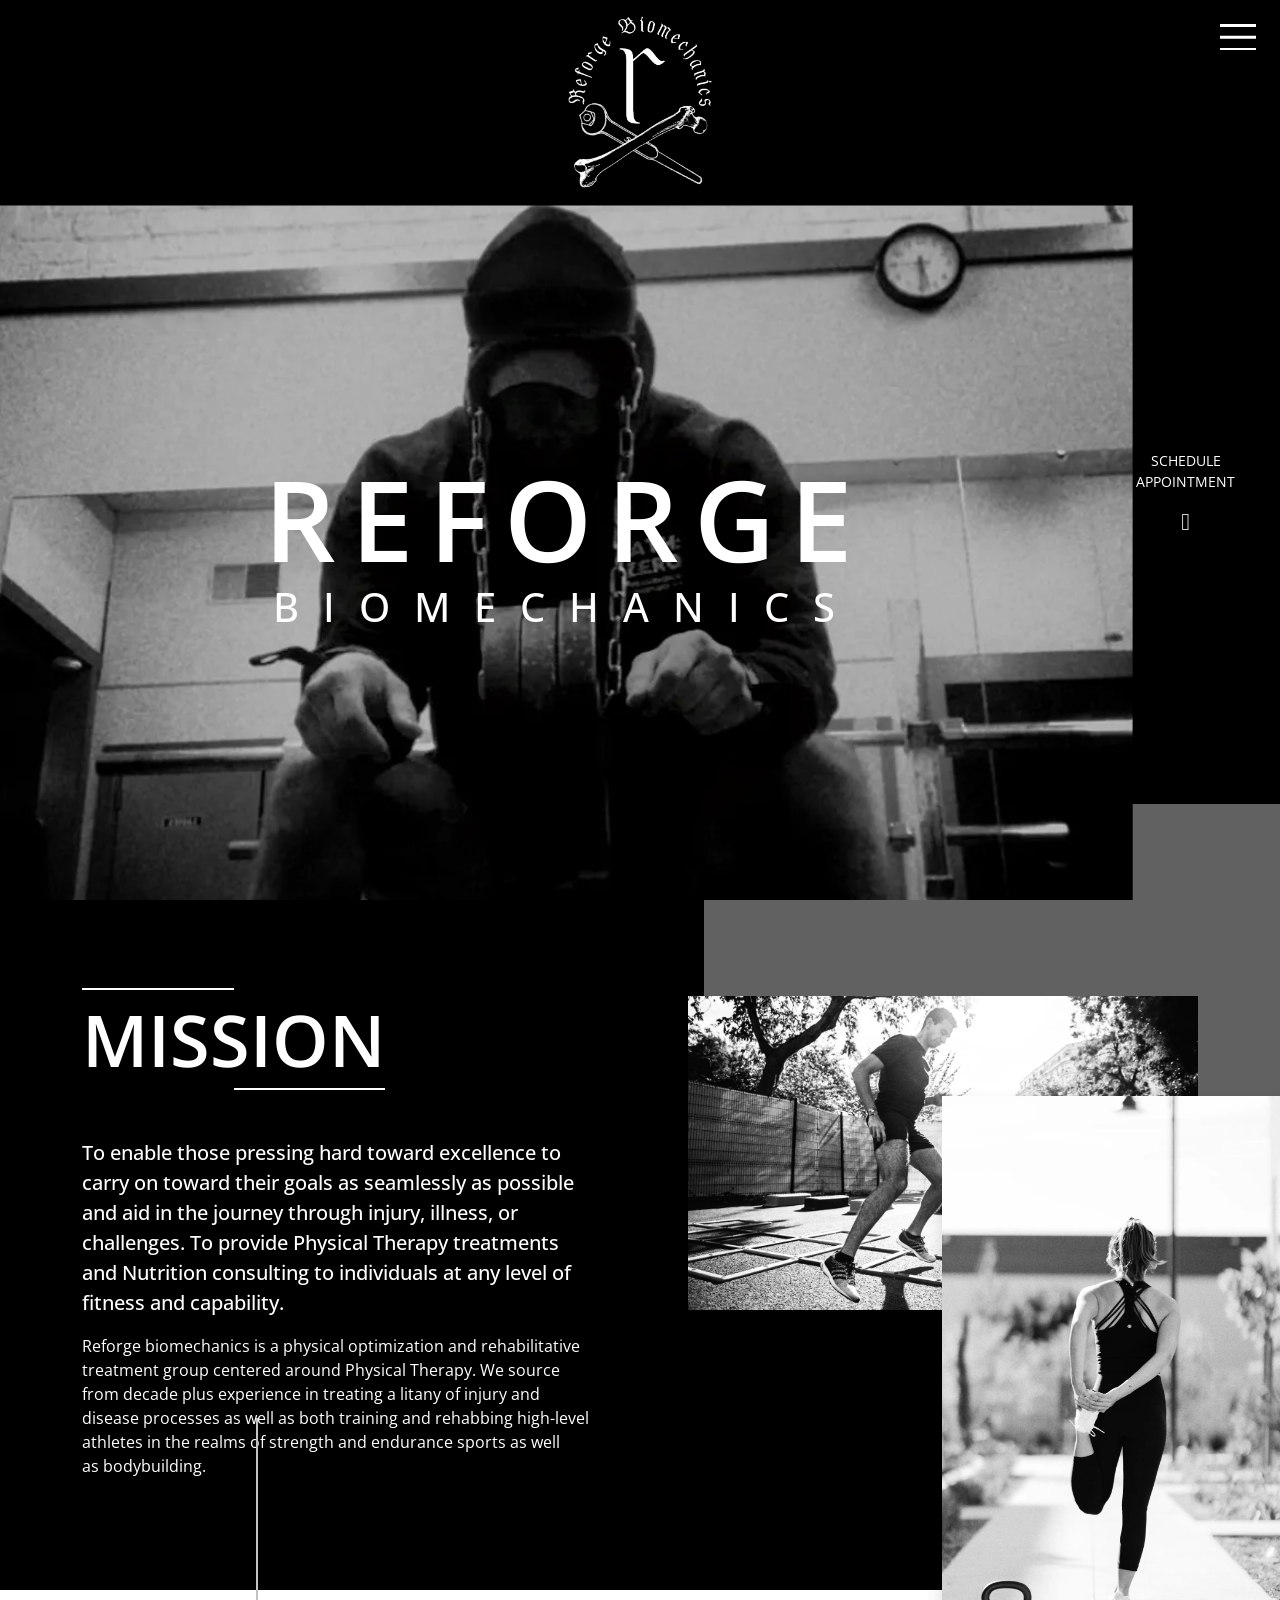
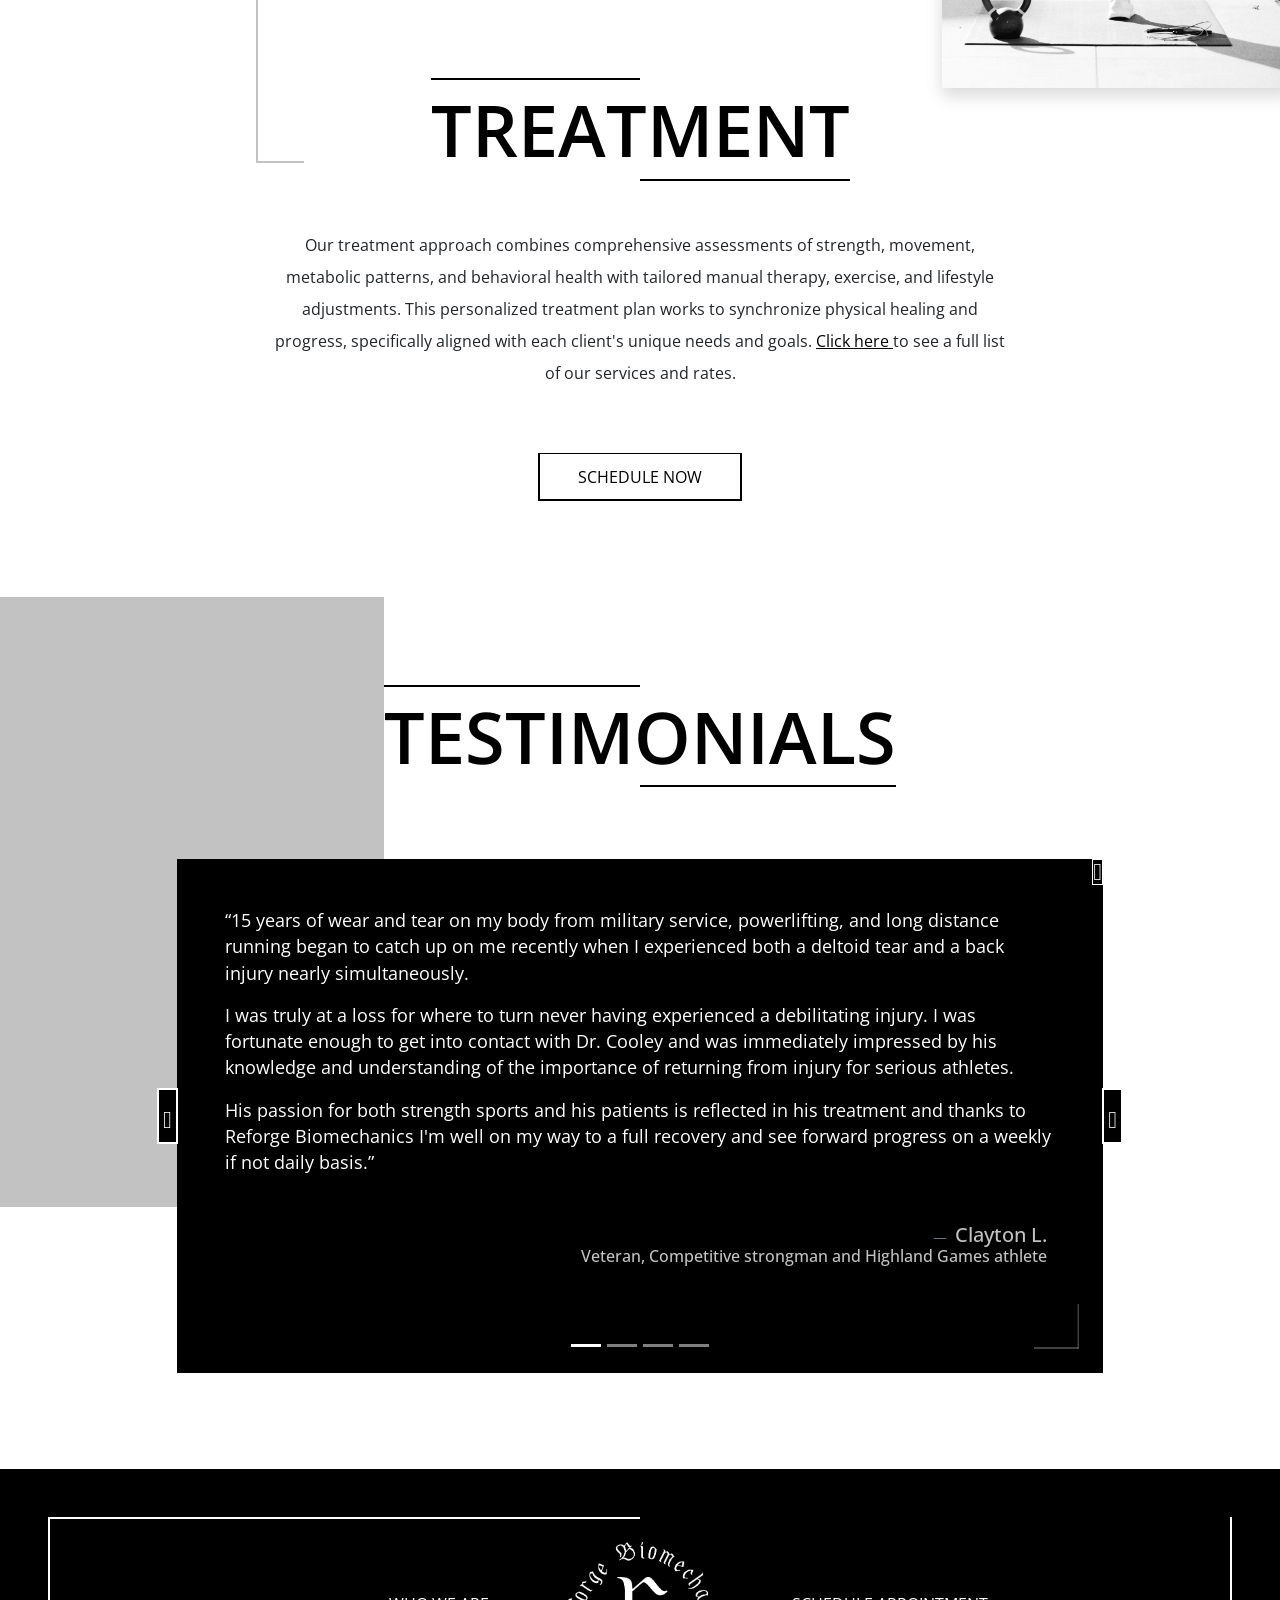
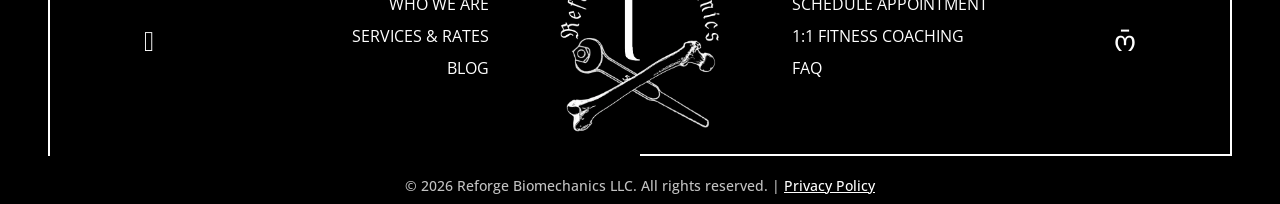
==== commit 7779c3b9: "Updates" ====
--- a/index.html
+++ b/index.html
@@ -1,5 +1,5 @@
-<!DOCTYPE html> <html lang="en"> <head> <meta charset="utf-8"> <meta name="viewport" content="width=device-width,initial-scale=1,shrink-to-fit=no"> <meta name="description" content="Reforge Biomechanics"> <meta name="keywords" content="tickets, athletics, athletic, football, basketball, sports, member, donate, reforge biomechanics, physical therapy, biomechanics, rehabilitation, nutrition consulting, injury recovery, fitness optimization, strength training, endurance sports, bodybuilding, personalized treatment"> <link rel="apple-touch-icon" sizes="180x180" href="assets/media/favicon/apple-touch-icon.webp?ckcachebust=273CE54CC57B4464F2BCD8BB8B50EAC4"> <link rel="icon" type="image/webp" sizes="32x32" href="assets/media/favicon/favicon-32x32.webp?ckcachebust=0A2581CA7CD6BD1CC9CE571ABED2B0F4"> <link rel="icon" type="image/webp" sizes="16x16" href="assets/media/favicon/favicon-16x16.webp?ckcachebust=61E6CB32641F2F8ABFE95FE479D12E5C"> <link rel="manifest" href="assets/media/favicon/site.webmanifest?ckcachebust=7498E30910860CACD3222F6CDBD7D97B"> <title> Reforge Biomechanics </title> <link rel="preconnect" href="https://fonts.googleapis.com"> <link rel="preconnect" href="https://fonts.gstatic.com?ckcachebust=08D4041425D6E8DAAEE6AE2A4C7A3B2D" crossorigin> <link href="https://fonts.googleapis.com/css2?family=Open+Sans:ital,wght@0,300..800;1,300..800&display=swap" rel="stylesheet"> <link rel="preload" href="assets/fonts/bootstrap-icons.woff2" as="font" type="font/woff2" crossorigin> <link href="assets/css/main.css?ckcachebust=2A0BA125FBEB8DDFEDC2214A454A0471" rel="stylesheet"> <script type="module" src="assets/js/main.js?ckcachebust=3F2AF9118C95AB895724D30D0D98989F"></script> <script type="module" src="assets/js/index.js?ckcachebust=E848E58CC8D3D1A3F6B664A4A1A8BBC7"></script> <script async src="https://www.googletagmanager.com/gtag/js?id=G-8SEBTFMG2Q&ckcachebust=793469747"></script> <script> window.dataLayer = window.dataLayer || [];
+<!DOCTYPE html> <html lang="en"> <head> <meta charset="utf-8"> <meta name="viewport" content="width=device-width,initial-scale=1,shrink-to-fit=no"> <meta name="description" content="Reforge Biomechanics"> <meta name="keywords" content="tickets, athletics, athletic, football, basketball, sports, member, donate, reforge biomechanics, physical therapy, biomechanics, rehabilitation, nutrition consulting, injury recovery, fitness optimization, strength training, endurance sports, bodybuilding, personalized treatment"> <link rel="apple-touch-icon" sizes="180x180" href="assets/media/favicon/apple-touch-icon.webp?ckcachebust=273CE54CC57B4464F2BCD8BB8B50EAC4"> <link rel="icon" type="image/webp" sizes="32x32" href="assets/media/favicon/favicon-32x32.webp?ckcachebust=0A2581CA7CD6BD1CC9CE571ABED2B0F4"> <link rel="icon" type="image/webp" sizes="16x16" href="assets/media/favicon/favicon-16x16.webp?ckcachebust=61E6CB32641F2F8ABFE95FE479D12E5C"> <link rel="manifest" href="assets/media/favicon/site.webmanifest?ckcachebust=7498E30910860CACD3222F6CDBD7D97B"> <title> Reforge Biomechanics </title> <link rel="preconnect" href="https://fonts.googleapis.com"> <link rel="preconnect" href="https://fonts.gstatic.com?ckcachebust=08D4041425D6E8DAAEE6AE2A4C7A3B2D" crossorigin> <link href="https://fonts.googleapis.com/css2?family=Open+Sans:ital,wght@0,300..800;1,300..800&display=swap" rel="stylesheet"> <link rel="preload" href="assets/fonts/bootstrap-icons.woff2" as="font" type="font/woff2" crossorigin> <link href="assets/css/main.css?ckcachebust=2A0BA125FBEB8DDFEDC2214A454A0471" rel="stylesheet"> <script type="module" src="assets/js/main.js?ckcachebust=3F2AF9118C95AB895724D30D0D98989F"></script> <script type="module" src="assets/js/index.js?ckcachebust=E848E58CC8D3D1A3F6B664A4A1A8BBC7"></script> <script async src="https://www.googletagmanager.com/gtag/js?id=G-8SEBTFMG2Q&ckcachebust=793664373"></script> <script> window.dataLayer = window.dataLayer || [];
     function gtag() { dataLayer.push(arguments); }
     gtag('js', new Date());
 
-    gtag('config', 'G-8SEBTFMG2Q'); </script> <link rel="preload" as="image" href="assets/media/index/header-image.webp?ckcachebust=9A21DFD3560794E027508A9DC4A653D4"> </head> <body id="main-index"> <a class="skip-link visually-hidden-focusable bg-secondary text-primary position-fixed top-0 start-0 p-2" href="#main-content" tabindex="1">Skip to main content</a> <nav id="main-nav" class="navbar navbar-dark bg-primary shadow fixed-top"> <div class="container-fluid"> <li class="nav-item nav-item-logo d-flex justify-content-lg-center align-items-center ms-3"> <a class="navbar-brand me-0" href="index.html"> <img class="nav-logo" src="assets/media/reforge-logo-white.webp" alt=""> </a> </li> <button class="navbar-toggler animated-toggler position-absolute top-0 end-0 mt-4 me-4" type="button" aria-controls="offcanvas-navbar"> <span class="burger-top"></span> <span class="burger-mdl"></span> <span class="burger-btm"></span> </button> <div id="offcanvas-navbar" class="offcanvas offcanvas-top bg-primary h-100" tabindex="-1" aria-labelledby="offcanvas-navbarLabel"> <div class="offcanvas-header"> <a href="index.html"> <img class="nav-logo" src="assets/media/reforge-logo-white.webp" alt=""> </a> <button class="btn-close btn-close-white" type="button" data-bs-dismiss="offcanvas" aria-label="Close"></button> </div> <div class="offcanvas-body bg-primary"> <ul class="navbar-nav align-items-center flex-grow-1"> <li class="nav-item mb-3"> <a class="nav-link fs-4 lh-1 text-secondary text-gray-hover" href="who-we-are/index.html">Who We Are</a> </li> <li class="nav-item mb-3"> <a class="nav-link fs-4 lh-1 text-secondary text-gray-hover" href="services-and-rates/index.html">Services & Rates</a> </li> <li class="nav-item mb-3"> <a class="nav-link fs-4 lh-1 text-secondary text-gray-hover" href="https://reforgebiomechanics.janeapp.com/locations/reforge-biomechanics/book" target="_blank" rel="noopener noreferrer">Schedule Appointment</a> </li> <li class="nav-item mb-3"> <a class="nav-link fs-4 lh-1 text-secondary text-gray-hover" href="#" target="_blank" rel="noopener noreferrer">Virtual Fitness Training</a> </li> <li class="nav-item mb-3"> <a class="nav-link fs-4 lh-1 text-secondary text-gray-hover" href="faq/index.html">FAQ</a> </li> <li class="nav-item"> <a class="nav-link fs-4 lh-1 text-secondary text-gray-hover" href="blog/index.html">Blog</a> </li> </ul> </div> </div> </div> </nav> <main id="main-content"> <section id="index-header" class="bg-primary"> <img class="header-logo" src="assets/media/reforge-logo-white.webp" alt="Reforge Biomechanics logo"> <div class="container-fluid h-100"> <div class="img-wrapper"> <img class="w-100" src="assets/media/index/header-image.webp" alt="Man in hoodie with weights hanging around his neck"> <div class="content text-center w-100"> <div class="intro-heading text-center"> <h1 class="display-1 ls-5 ls-md-15 text-uppercase text-secondary">Reforge</h1> <p class="tagline fs-1 font-primary-bold text-uppercase text-center text-secondary mb-0">Biomechanics</p> </div> </div> </div> </div> <a class="schedule-wrapper text-decoration-none text-center position-absolute top-100 mt-3 mt-lg-0 top-lg-50 z-1" href="#treatment"> <p class="small text-uppercase text-center text-secondary mb-2">Schedule<br> Appointment</p> <i class="bi bi-chevron-down fs-4 text-secondary"></i> </a> </section> <section id="mission" class="bg-primary position-relative"> <div class="gray-box accent-container bg-gray w-45 h-25 h-lg-60 position-absolute top-0 end-0 mt-n6"></div> <div class="container pt-5 pt-lg-0"> <div class="row gx-lg-6"> <div class="col-lg-6 text-secondary"> <h2 class="section-heading display-2 text-uppercase text-white">Mission</h2> <p class="lead lh-base mt-5">To enable those pressing hard toward excellence to carry on toward their goals as seamlessly as possible and aid in the journey through injury, illness, or challenges. To provide Physical Therapy treatments and Nutrition consulting to individuals at any level of fitness and capability.</p> <p>Reforge biomechanics is a physical optimization and rehabilitative treatment group centered around Physical Therapy. We source from decade plus experience in treating a litany of injury and disease processes as well as both training and rehabbing high-level athletes in the realms of strength and endurance sports as well as bodybuilding.</p> </div> <div class="col-lg-6 position-relative"> <img class="img-fluid position-relative z-1" src="assets/media/index/mission-image.webp" loading="lazy" alt="man exercising"> <img class="stretching shadow position-absolute top-35 top-md-45 top-lg-20 end-0 me-lg-n5 z-1" src="assets/media/index/mission-2.webp" loading="lazy" alt="woman stretching"> </div> </div> </div> <div class="vert-line bg-gray"></div> </section> <section id="treatment" class="mt-5 mt-md-6 mt-lg-0"> <div class="container"> <div class="row justify-content-center"> <div class="col-lg-8 col-xxl2-7 text-center"> <h2 class="section-heading display-2 text-uppercase">Treatment</h2> <p class="lh-lg mt-5">Our treatment approach combines comprehensive assessments of strength, movement, metabolic patterns, and behavioral health with tailored manual therapy, exercise, and lifestyle adjustments. This personalized treatment plan works to synchronize physical healing and progress, specifically aligned with each client's unique needs and goals. <a class="link-underline link-underline-opacity-0-hover" href="services-and-rates/index.html">Click here <span class="visually-hidden">for list of services and rates</span></a> to see a full list of our services and rates.</p> <a class="btn btn-primary mt-5" href="https://reforgebiomechanics.janeapp.com/locations/reforge-biomechanics/book" target="_blank"> <div>Schedule Now <span class="visually-hidden">schedule an appointment</span></div> </a> </div> </div> </div> </section> <section id="testimonials" class="position-relative"> <div class="bg-gray position-absolute top-0 start-0 w-30 h-70"></div> <div class="container"> <div class="row justify-content-center gy-4"> <div class="col-12 text-center mb-5"> <h2 class="section-heading display-2 text-uppercase">Testimonials</h2> </div> <div class="col-lg-10"> <div id="testimonial-carousel" class="carousel slide" data-sa-slide="auto" data-bs-interval="10000" role="group" aria-roledescription="carousel" aria-label="Testimonial Carousel"> <div class="carousel-indicators"> <button class="active" type="button" data-bs-target="#testimonial-carousel" data-bs-slide-to="0" aria-label="Slide 1" aria-current="true"></button> <button type="button" data-bs-target="#testimonial-carousel" data-bs-slide-to="1" aria-label="Slide 2"></button> <button type="button" data-bs-target="#testimonial-carousel" data-bs-slide-to="2" aria-label="Slide 3"></button> <button type="button" data-bs-target="#testimonial-carousel" data-bs-slide-to="3" aria-label="Slide 4"></button> </div> <div class="carousel-inner" aria-live="off"> <div class="carousel-item active" role="group" aria-roledescription="slide" aria-label="1 of 4"> <div class="bg-primary accent-container text-secondary shadow p-4 pb-5 p-xl-5 h-100"> <figure> <blockquote class="blockquote"> <p class="small">“15 years of wear and tear on my body from military service, powerlifting, and long distance running began to catch up on me recently when I experienced both a deltoid tear and a back injury nearly simultaneously.</p> <p class="small">I was truly at a loss for where to turn never having experienced a debilitating injury. I was fortunate enough to get into contact with Dr. Cooley and was immediately impressed by his knowledge and understanding of the importance of returning from injury for serious athletes.</p> <p class="small">His passion for both strength sports and his patients is reflected in his treatment and thanks to Reforge Biomechanics I'm well on my way to a full recovery and see forward progress on a weekly if not daily basis.”</p> </blockquote> <figcaption class="blockquote-footer text-end pe-2 mt-5"> <span class="h5 text-gray">Clayton L.</span> <span class="h6 text-gray d-block">Veteran, Competitive strongman and Highland Games athlete</span> </figcaption> </figure> </div> </div> <div class="carousel-item" role="group" aria-roledescription="slide" aria-label="2 of 4"> <div class="bg-primary accent-container text-secondary shadow p-4 pb-5 p-xl-5 h-100"> <figure> <blockquote class="blockquote"> <p class="small">“5/5 - Exceptional Recovery & Expert Care</p> <p class="small">Nathanial Cooley at Reforge Biomechanics provided outstanding treatment for my rotator cuff injury, hamstring tear, and carpal tunnel. His approach is methodical, he doesn't just treat symptoms; he digs deep to find the root cause and fixes it for good.</p> <p class="small">As an athlete, I appreciated his expertise in athletic and lifting injuries. Nathaniel's own background as a trained lifter means he understands the demands of performance and recovery firsthand. Every session was tailored precisely to my needs, with clear explanations and no wasted time.</p> <p class="small">If you're serious about fixing injuries, not just masking them, Nathaniel is the therapist you want. Highly recommend for anyone, especially athletes looking for a PT who gets it.”</p> </blockquote> <figcaption class="blockquote-footer text-end pe-2 mt-5"> <span class="h5 text-gray">Shane C.</span> <span class="h6 text-gray d-block">Competitive Strongman Athlete, owner of Stronghold Muscle LLC</span> </figcaption> </figure> </div> </div> <div class="carousel-item" role="group" aria-roledescription="slide" aria-label="3 of 4"> <div class="bg-primary accent-container text-secondary shadow p-4 pb-5 p-xl-5 h-100"> <figure> <blockquote class="blockquote"> <p class="small">“Reforge has been a crucial component in keeping me upright and forward.</p> <p class="small">The amount of assistance I received in healing my shoulder, pec, back and calf has been mind blowing. Touring different “specialists” paying deductible after deductible, scheduling appointments after appointments, led me to no relief. Reforge has the knowledge and experience to get you right. I'm extremely hard on my body being a strength athlete and despite trying to injure myself to the max everday, reforge keeps up with the punches day in and day out.”</p> </blockquote> <figcaption class="blockquote-footer text-end pe-2 mt-5"> <span class="h5 text-gray">Jason G.</span> <span class="h6 text-gray d-block">Veteran, Competitive strongman athlete and owner of Fear Naught Strength Co</span> </figcaption> </figure> </div> </div> <div class="carousel-item" role="group" aria-roledescription="slide" aria-label="34of 4"> <div class="bg-primary accent-container text-secondary shadow p-4 pb-5 p-xl-5 h-100"> <figure> <blockquote class="blockquote"> <p class="small">“Dr. Cooley has done wonders for my various aches and pains.</p> <p class="small">After 9 years in Law Enforcement I had developed pain in my left knee, low back, and shoulders.</p> <p class="small">The good doctor took a holistic approach to my complaints. A core tenant of his philosophy is “A way, not the way.” The doctor tackled my complaints methodically and tested a variety of recommendations before arriving at a best course of action.</p> <p class="small">His patient care and bedside manner are unmatched. 10/10 would recommend.”</p> </blockquote> <figcaption class="blockquote-footer text-end pe-2 mt-5"> <span class="h5 text-gray">Will C.</span> <span class="h6 text-gray d-block">LEO, competitive strongman athlete</span> </figcaption> </figure> </div> </div> </div> <button class="carousel-control-prev" type="button" data-bs-target="#testimonial-carousel" data-bs-slide="prev"> <i class="bi bi-chevron-left fs-4 text-white" aria-hidden="true"></i> <span class="visually-hidden">Previous</span> </button> <button class="carousel-control-next" type="button" data-bs-target="#testimonial-carousel" data-bs-slide="next"> <i class="bi bi-chevron-right fs-4 text-white" aria-hidden="true"></i> <span class="visually-hidden">Next</span> </button> </div> </div> </div> </div> </section> </main> <div id="privacy-policy-modal" class="modal fade" tabindex="-1"> <div class="modal-dialog modal-lg"> <div class="modal-content"> <div class="modal-body position-relative p-0"> <i class="bi bi-x-lg fs-4 lh-1 text-primary position-absolute top-0 end-0 p-2 opacity-50-hover z-1" type="button" data-bs-dismiss="modal" aria-label="Close"></i> <div class="bg-gray accent-container shadow p-3 p-md-4 h-100"> <p class="h4 text-uppercase text-primary text-decoration-underline mb-4">Privacy Policy</p> <p class="font-primary-bold">No mobile information will be shared with third parties/affiliates for marketing/promotional purposes. All other categories exclude text messaging originator opt-in data and consent; this information will not be shared with any third parties</p> </div> </div> </div> </div> </div> <footer class="bg-primary p-4 p-lg-5"> <div id="footer-wrapper" class="mb-3 mb-lg-0"> <div class="top-line"></div> <a class="position-absolute top-0 top-lg-50 start-0 translate-middle-lg-y mt-5 mt-lg-0 ms-5 ms-lg-6 z-1" href="https://www.facebook.com/profile.php?id=61575986151560" target="_blank" aria-label="Facebook"> <i class="bi bi-facebook text-secondary fs-3 text-gray-hover"></i> </a> <div class="container position-relative p-4"> <div id="footer-main" class="row justify-content-center"> <div class="col-6 col-lg-4 text-center text-lg-end align-content-center order-2 order-lg-1"> <a class="text-uppercase text-secondary text-decoration-none d-block w-fit-content mb-2 text-gray-hover mx-auto me-lg-0" href="who-we-are/index.html">Who We Are</a> <a class="text-uppercase text-secondary text-decoration-none d-block w-fit-content mb-2 text-gray-hover mx-auto me-lg-0" href="services-and-rates/index.html">Services & Rates</a> <a class="text-uppercase text-secondary text-decoration-none d-block w-fit-content mb-0 text-gray-hover mx-auto me-lg-0" href="blog/index.html">Blog</a> </div> <div class="col-lg-3 text-center order-1 order-lg-2 mb-3 mb-lg-0"> <img class="footer-logo" src="assets/media/reforge-logo-white.webp" alt=""> </div> <div class="col-6 col-lg-4 text-center text-lg-start align-content-center order-3"> <a class="text-uppercase text-secondary text-decoration-none d-block w-fit-content mb-2 text-gray-hover mx-auto ms-lg-0" href="https://reforgebiomechanics.janeapp.com/locations/reforge-biomechanics/book" target="_blank">Schedule Appointment</a> <a class="text-uppercase text-secondary text-decoration-none d-block w-fit-content mb-2 text-gray-hover mx-auto ms-lg-0" href="#" target="_blank">Virtual Fitness training</a> <a class="text-uppercase text-secondary text-decoration-none d-block w-fit-content mb-0 text-gray-hover mx-auto ms-lg-0" href="faq/index.html">FAQ</a> </div> </div> </div> <a class="position-absolute top-0 top-lg-50 end-0 translate-middle-lg-y mt-5 mt-lg-0 me-5 me-lg-6 z-1" href="https://www.instagram.com/reforgebiomechanics/" target="_blank" aria-label="Instagram"> <i class="bi bi-instagram text-secondary fs-3 text-gray-hover"></i> </a> <div class="btm-line"></div> </div> <h6 id="copyright" class="position-absolute bottom-0 start-50 translate-middle-x w-100 text-center small lh-base text-gray mb-2"> &copy; <span id="current-year"></span> Reforge Biomechanics LLC. All rights reserved. | <a class="text-secondary link-underline-white link-underline-opacity-0-hover" href="#" data-bs-toggle="modal" data-bs-target="#privacy-policy-modal">Privacy Policy</a></h6> </footer> </body> </html>+    gtag('config', 'G-8SEBTFMG2Q'); </script> <link rel="preload" as="image" href="assets/media/index/header-image.webp?ckcachebust=9A21DFD3560794E027508A9DC4A653D4"> </head> <body id="main-index"> <a class="skip-link visually-hidden-focusable bg-secondary text-primary position-fixed top-0 start-0 p-2" href="#main-content" tabindex="1">Skip to main content</a> <nav id="main-nav" class="navbar navbar-dark bg-primary shadow fixed-top"> <div class="container-fluid"> <li class="nav-item nav-item-logo d-flex justify-content-lg-center align-items-center ms-3"> <a class="navbar-brand me-0" href="index.html"> <img class="nav-logo" src="assets/media/reforge-logo-white.webp" alt=""> </a> </li> <button class="navbar-toggler animated-toggler position-absolute top-0 end-0 mt-4 me-4" type="button" aria-controls="offcanvas-navbar"> <span class="burger-top"></span> <span class="burger-mdl"></span> <span class="burger-btm"></span> </button> <div id="offcanvas-navbar" class="offcanvas offcanvas-top bg-primary h-100" tabindex="-1" aria-labelledby="offcanvas-navbarLabel"> <div class="offcanvas-header"> <a href="index.html"> <img class="nav-logo" src="assets/media/reforge-logo-white.webp" alt=""> </a> <button class="btn-close btn-close-white" type="button" data-bs-dismiss="offcanvas" aria-label="Close"></button> </div> <div class="offcanvas-body bg-primary"> <ul class="navbar-nav align-items-center flex-grow-1"> <li class="nav-item mb-3"> <a class="nav-link fs-4 lh-1 text-secondary text-gray-hover" href="who-we-are/index.html">Who We Are</a> </li> <li class="nav-item mb-3"> <a class="nav-link fs-4 lh-1 text-secondary text-gray-hover" href="services-and-rates/index.html">Services & Rates</a> </li> <li class="nav-item mb-3"> <a class="nav-link fs-4 lh-1 text-secondary text-gray-hover" href="https://reforgebiomechanics.janeapp.com/locations/reforge-biomechanics/book" target="_blank" rel="noopener noreferrer">Schedule Appointment</a> </li> <li class="nav-item mb-3"> <a class="nav-link fs-4 lh-1 text-secondary text-gray-hover" href="https://reforgebiomechanics.janeapp.com/locations/reforge-biomechanics/book" target="_blank" rel="noopener noreferrer">1:1 Fitness Coaching</a> </li> <li class="nav-item mb-3"> <a class="nav-link fs-4 lh-1 text-secondary text-gray-hover" href="faq/index.html">FAQ</a> </li> <li class="nav-item"> <a class="nav-link fs-4 lh-1 text-secondary text-gray-hover" href="blog/index.html">Blog</a> </li> </ul> </div> </div> </div> </nav> <main id="main-content"> <section id="index-header" class="bg-primary"> <img class="header-logo" src="assets/media/reforge-logo-white.webp" alt="Reforge Biomechanics logo"> <div class="container-fluid h-100"> <div class="img-wrapper"> <img class="w-100" src="assets/media/index/header-image.webp" alt="Man in hoodie with weights hanging around his neck"> <div class="content text-center w-100"> <div class="intro-heading text-center"> <h1 class="display-1 ls-5 ls-md-15 text-uppercase text-secondary">Reforge</h1> <p class="tagline fs-1 font-primary-bold text-uppercase text-center text-secondary mb-0">Biomechanics</p> </div> </div> </div> </div> <a class="schedule-wrapper text-decoration-none text-center position-absolute top-100 mt-3 mt-lg-0 top-lg-50 z-1" href="#treatment"> <p class="small text-uppercase text-center text-secondary mb-2">Schedule<br> Appointment</p> <i class="bi bi-chevron-down fs-4 text-secondary"></i> </a> </section> <section id="mission" class="bg-primary position-relative"> <div class="gray-box accent-container bg-gray w-45 h-25 h-lg-60 position-absolute top-0 end-0 mt-n6"></div> <div class="container pt-5 pt-lg-0"> <div class="row gx-lg-6"> <div class="col-lg-6 text-secondary"> <h2 class="section-heading display-2 text-uppercase text-white">Mission</h2> <p class="lead lh-base mt-5">To enable those pressing hard toward excellence to carry on toward their goals as seamlessly as possible and aid in the journey through injury, illness, or challenges. To provide Physical Therapy treatments and Nutrition consulting to individuals at any level of fitness and capability.</p> <p>Reforge biomechanics is a physical optimization and rehabilitative treatment group centered around Physical Therapy. We source from decade plus experience in treating a litany of injury and disease processes as well as both training and rehabbing high-level athletes in the realms of strength and endurance sports as well as bodybuilding.</p> </div> <div class="col-lg-6 position-relative"> <img class="img-fluid position-relative z-1" src="assets/media/index/mission-image.webp" loading="lazy" alt="man exercising"> <img class="stretching shadow position-absolute top-35 top-md-45 top-lg-20 end-0 me-lg-n5 z-1" src="assets/media/index/mission-2.webp" loading="lazy" alt="woman stretching"> </div> </div> </div> <div class="vert-line bg-gray"></div> </section> <section id="treatment" class="mt-5 mt-md-6 mt-lg-0"> <div class="container"> <div class="row justify-content-center"> <div class="col-lg-8 col-xxl2-7 text-center"> <h2 class="section-heading display-2 text-uppercase">Treatment</h2> <p class="lh-lg mt-5">Our treatment approach combines comprehensive assessments of strength, movement, metabolic patterns, and behavioral health with tailored manual therapy, exercise, and lifestyle adjustments. This personalized treatment plan works to synchronize physical healing and progress, specifically aligned with each client's unique needs and goals. <a class="link-underline link-underline-opacity-0-hover" href="services-and-rates/index.html">Click here <span class="visually-hidden">for list of services and rates</span></a> to see a full list of our services and rates.</p> <a class="btn btn-primary mt-5" href="https://reforgebiomechanics.janeapp.com/locations/reforge-biomechanics/book" target="_blank"> <div>Schedule Now <span class="visually-hidden">schedule an appointment</span></div> </a> </div> </div> </div> </section> <section id="testimonials" class="position-relative"> <div class="bg-gray position-absolute top-0 start-0 w-30 h-70"></div> <div class="container"> <div class="row justify-content-center gy-4"> <div class="col-12 text-center mb-5"> <h2 class="section-heading display-2 text-uppercase">Testimonials</h2> </div> <div class="col-lg-10"> <div id="testimonial-carousel" class="carousel slide" data-sa-slide="auto" data-bs-interval="10000" role="group" aria-roledescription="carousel" aria-label="Testimonial Carousel"> <div class="carousel-indicators"> <button class="active" type="button" data-bs-target="#testimonial-carousel" data-bs-slide-to="0" aria-label="Slide 1" aria-current="true"></button> <button type="button" data-bs-target="#testimonial-carousel" data-bs-slide-to="1" aria-label="Slide 2"></button> <button type="button" data-bs-target="#testimonial-carousel" data-bs-slide-to="2" aria-label="Slide 3"></button> <button type="button" data-bs-target="#testimonial-carousel" data-bs-slide-to="3" aria-label="Slide 4"></button> </div> <div class="carousel-inner" aria-live="off"> <div class="carousel-item active" role="group" aria-roledescription="slide" aria-label="1 of 4"> <div class="bg-primary accent-container text-secondary shadow p-4 pb-5 p-xl-5 h-100"> <figure> <blockquote class="blockquote"> <p class="small">“15 years of wear and tear on my body from military service, powerlifting, and long distance running began to catch up on me recently when I experienced both a deltoid tear and a back injury nearly simultaneously.</p> <p class="small">I was truly at a loss for where to turn never having experienced a debilitating injury. I was fortunate enough to get into contact with Dr. Cooley and was immediately impressed by his knowledge and understanding of the importance of returning from injury for serious athletes.</p> <p class="small">His passion for both strength sports and his patients is reflected in his treatment and thanks to Reforge Biomechanics I'm well on my way to a full recovery and see forward progress on a weekly if not daily basis.”</p> </blockquote> <figcaption class="blockquote-footer text-end pe-2 mt-5"> <span class="h5 text-gray">Clayton L.</span> <span class="h6 text-gray d-block">Veteran, Competitive strongman and Highland Games athlete</span> </figcaption> </figure> </div> </div> <div class="carousel-item" role="group" aria-roledescription="slide" aria-label="2 of 4"> <div class="bg-primary accent-container text-secondary shadow p-4 pb-5 p-xl-5 h-100"> <figure> <blockquote class="blockquote"> <p class="small">“5/5 - Exceptional Recovery & Expert Care</p> <p class="small">Nathanial Cooley at Reforge Biomechanics provided outstanding treatment for my rotator cuff injury, hamstring tear, and carpal tunnel. His approach is methodical, he doesn't just treat symptoms; he digs deep to find the root cause and fixes it for good.</p> <p class="small">As an athlete, I appreciated his expertise in athletic and lifting injuries. Nathaniel's own background as a trained lifter means he understands the demands of performance and recovery firsthand. Every session was tailored precisely to my needs, with clear explanations and no wasted time.</p> <p class="small">If you're serious about fixing injuries, not just masking them, Nathaniel is the therapist you want. Highly recommend for anyone, especially athletes looking for a PT who gets it.”</p> </blockquote> <figcaption class="blockquote-footer text-end pe-2 mt-5"> <span class="h5 text-gray">Shane C.</span> <span class="h6 text-gray d-block">Competitive Strongman Athlete, owner of Stronghold Muscle LLC</span> </figcaption> </figure> </div> </div> <div class="carousel-item" role="group" aria-roledescription="slide" aria-label="3 of 4"> <div class="bg-primary accent-container text-secondary shadow p-4 pb-5 p-xl-5 h-100"> <figure> <blockquote class="blockquote"> <p class="small">“Reforge has been a crucial component in keeping me upright and forward.</p> <p class="small">The amount of assistance I received in healing my shoulder, pec, back and calf has been mind blowing. Touring different “specialists” paying deductible after deductible, scheduling appointments after appointments, led me to no relief. Reforge has the knowledge and experience to get you right. I'm extremely hard on my body being a strength athlete and despite trying to injure myself to the max everday, reforge keeps up with the punches day in and day out.”</p> </blockquote> <figcaption class="blockquote-footer text-end pe-2 mt-5"> <span class="h5 text-gray">Jason G.</span> <span class="h6 text-gray d-block">Veteran, Competitive strongman athlete and owner of Fear Naught Strength Co</span> </figcaption> </figure> </div> </div> <div class="carousel-item" role="group" aria-roledescription="slide" aria-label="34of 4"> <div class="bg-primary accent-container text-secondary shadow p-4 pb-5 p-xl-5 h-100"> <figure> <blockquote class="blockquote"> <p class="small">“Dr. Cooley has done wonders for my various aches and pains.</p> <p class="small">After 9 years in Law Enforcement I had developed pain in my left knee, low back, and shoulders.</p> <p class="small">The good doctor took a holistic approach to my complaints. A core tenant of his philosophy is “A way, not the way.” The doctor tackled my complaints methodically and tested a variety of recommendations before arriving at a best course of action.</p> <p class="small">His patient care and bedside manner are unmatched. 10/10 would recommend.”</p> </blockquote> <figcaption class="blockquote-footer text-end pe-2 mt-5"> <span class="h5 text-gray">Will C.</span> <span class="h6 text-gray d-block">LEO, competitive strongman athlete</span> </figcaption> </figure> </div> </div> </div> <button class="carousel-control-prev" type="button" data-bs-target="#testimonial-carousel" data-bs-slide="prev"> <i class="bi bi-chevron-left fs-4 text-white" aria-hidden="true"></i> <span class="visually-hidden">Previous</span> </button> <button class="carousel-control-next" type="button" data-bs-target="#testimonial-carousel" data-bs-slide="next"> <i class="bi bi-chevron-right fs-4 text-white" aria-hidden="true"></i> <span class="visually-hidden">Next</span> </button> </div> </div> </div> </div> </section> </main> <div id="privacy-policy-modal" class="modal fade" tabindex="-1"> <div class="modal-dialog modal-lg"> <div class="modal-content"> <div class="modal-body position-relative p-0"> <i class="bi bi-x-lg fs-4 lh-1 text-primary position-absolute top-0 end-0 p-2 opacity-50-hover z-1" type="button" data-bs-dismiss="modal" aria-label="Close"></i> <div class="bg-gray accent-container shadow p-3 p-md-4 h-100"> <p class="h4 text-uppercase text-primary text-decoration-underline mb-4">Privacy Policy</p> <p class="font-primary-bold">No mobile information will be shared with third parties/affiliates for marketing/promotional purposes. All other categories exclude text messaging originator opt-in data and consent; this information will not be shared with any third parties</p> </div> </div> </div> </div> </div> <footer class="bg-primary p-4 p-lg-5"> <div id="footer-wrapper" class="mb-3 mb-lg-0"> <div class="top-line"></div> <a class="position-absolute top-0 top-lg-50 start-0 translate-middle-lg-y mt-5 mt-lg-0 ms-5 ms-lg-6 z-1" href="https://www.facebook.com/profile.php?id=61575986151560" target="_blank" aria-label="Facebook"> <i class="bi bi-facebook text-secondary fs-3 text-gray-hover"></i> </a> <div class="container position-relative p-4"> <div id="footer-main" class="row justify-content-center"> <div class="col-6 col-lg-4 text-center text-lg-end align-content-center order-2 order-lg-1"> <a class="text-uppercase text-secondary text-decoration-none d-block w-fit-content mb-2 text-gray-hover mx-auto me-lg-0" href="who-we-are/index.html">Who We Are</a> <a class="text-uppercase text-secondary text-decoration-none d-block w-fit-content mb-2 text-gray-hover mx-auto me-lg-0" href="services-and-rates/index.html">Services & Rates</a> <a class="text-uppercase text-secondary text-decoration-none d-block w-fit-content mb-0 text-gray-hover mx-auto me-lg-0" href="blog/index.html">Blog</a> </div> <div class="col-lg-3 text-center order-1 order-lg-2 mb-3 mb-lg-0"> <img class="footer-logo" src="assets/media/reforge-logo-white.webp" alt=""> </div> <div class="col-6 col-lg-4 text-center text-lg-start align-content-center order-3"> <a class="text-uppercase text-secondary text-decoration-none d-block w-fit-content mb-2 text-gray-hover mx-auto ms-lg-0" href="https://reforgebiomechanics.janeapp.com/locations/reforge-biomechanics/book" target="_blank">Schedule Appointment</a> <a class="text-uppercase text-secondary text-decoration-none d-block w-fit-content mb-2 text-gray-hover mx-auto ms-lg-0" href="https://reforgebiomechanics.janeapp.com/locations/reforge-biomechanics/book" target="_blank">1:1 Fitness Coaching</a> <a class="text-uppercase text-secondary text-decoration-none d-block w-fit-content mb-0 text-gray-hover mx-auto ms-lg-0" href="faq/index.html">FAQ</a> </div> </div> </div> <a class="position-absolute top-0 top-lg-50 end-0 translate-middle-lg-y mt-5 mt-lg-0 me-5 me-lg-6 z-1" href="https://www.instagram.com/reforgebiomechanics/" target="_blank" aria-label="Instagram"> <i class="bi bi-instagram text-secondary fs-3 text-gray-hover"></i> </a> <div class="btm-line"></div> </div> <h6 id="copyright" class="position-absolute bottom-0 start-50 translate-middle-x w-100 text-center small lh-base text-gray mb-2"> &copy; <span id="current-year"></span> Reforge Biomechanics LLC. All rights reserved. | <a class="text-secondary link-underline-white link-underline-opacity-0-hover" href="#" data-bs-toggle="modal" data-bs-target="#privacy-policy-modal">Privacy Policy</a></h6> </footer> </body> </html>
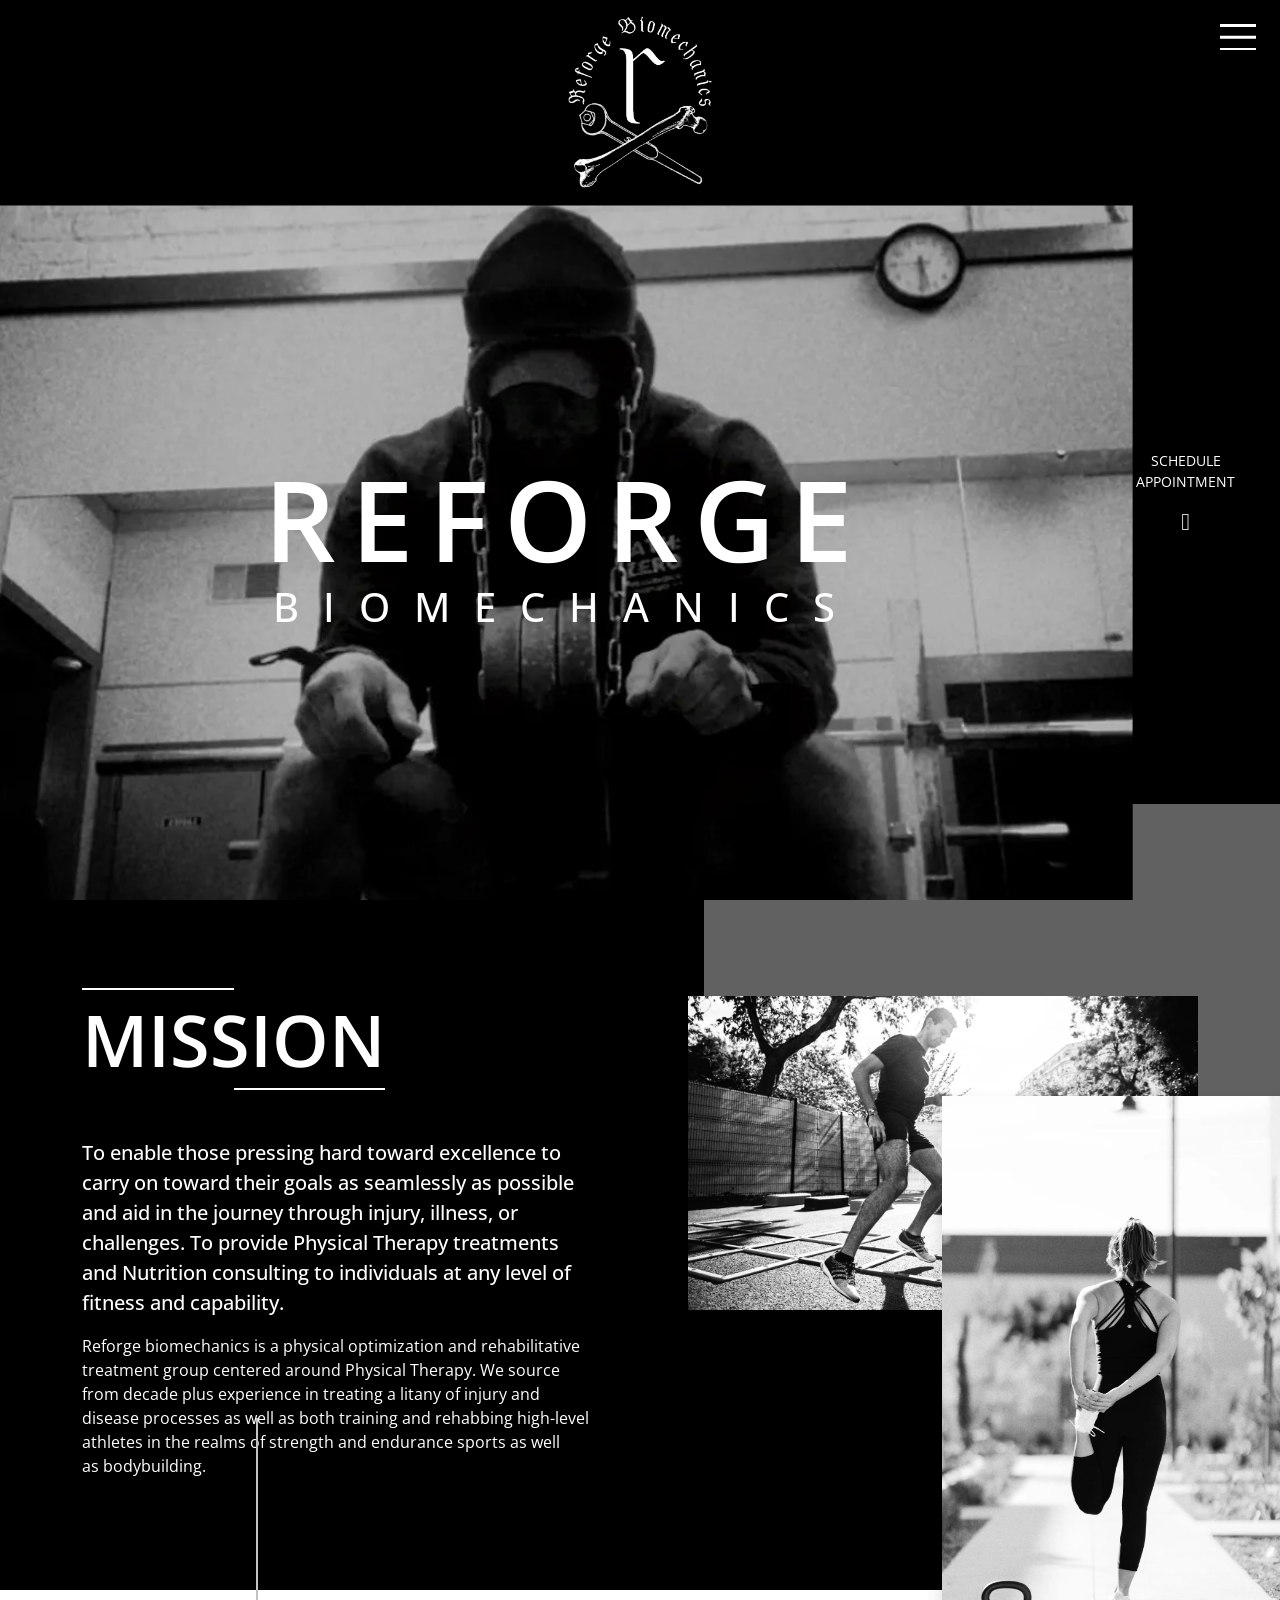
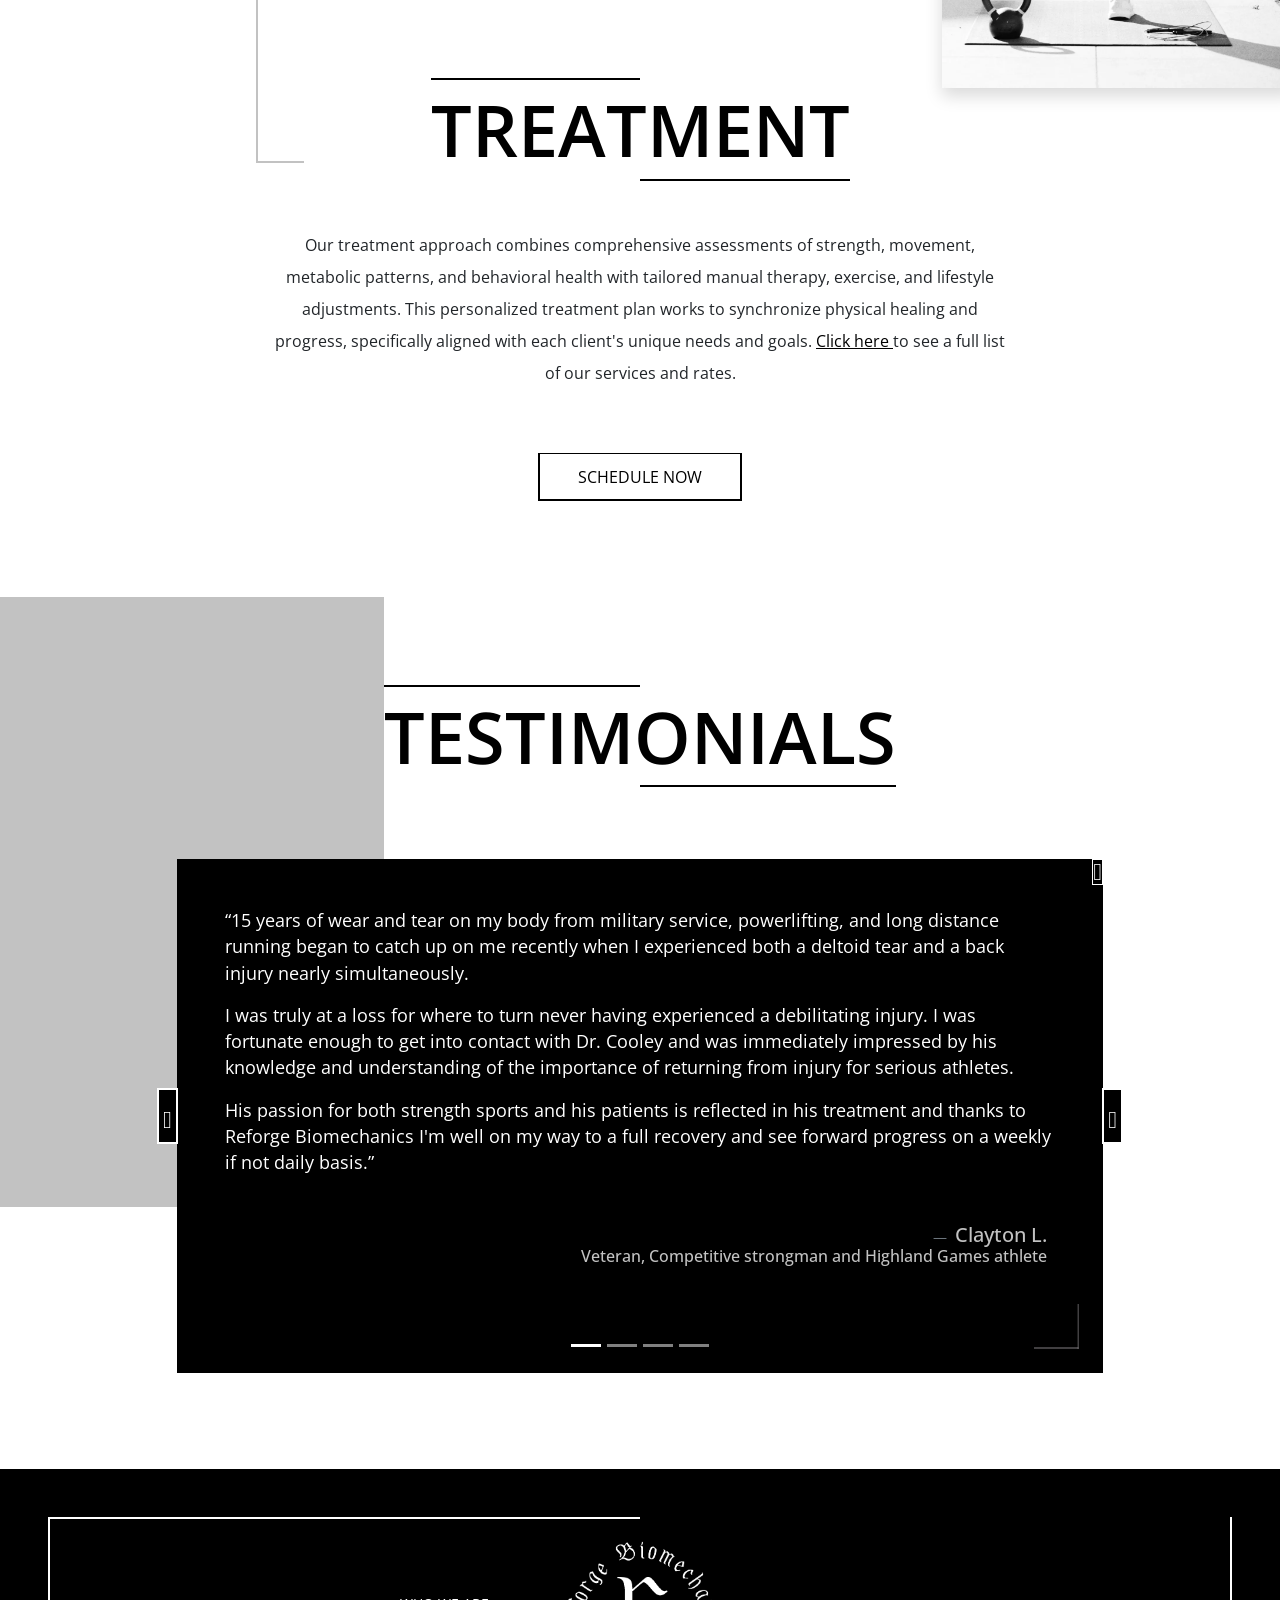
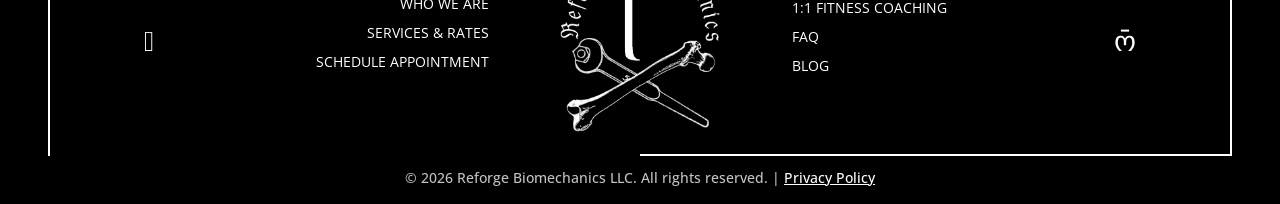
==== commit 316f4683: "Updates" ====
--- a/index.html
+++ b/index.html
@@ -1,5 +1,5 @@
-<!DOCTYPE html> <html lang="en"> <head> <meta charset="utf-8"> <meta name="viewport" content="width=device-width,initial-scale=1,shrink-to-fit=no"> <meta name="description" content="Reforge Biomechanics"> <meta name="keywords" content="tickets, athletics, athletic, football, basketball, sports, member, donate, reforge biomechanics, physical therapy, biomechanics, rehabilitation, nutrition consulting, injury recovery, fitness optimization, strength training, endurance sports, bodybuilding, personalized treatment"> <link rel="apple-touch-icon" sizes="180x180" href="assets/media/favicon/apple-touch-icon.webp?ckcachebust=273CE54CC57B4464F2BCD8BB8B50EAC4"> <link rel="icon" type="image/webp" sizes="32x32" href="assets/media/favicon/favicon-32x32.webp?ckcachebust=0A2581CA7CD6BD1CC9CE571ABED2B0F4"> <link rel="icon" type="image/webp" sizes="16x16" href="assets/media/favicon/favicon-16x16.webp?ckcachebust=61E6CB32641F2F8ABFE95FE479D12E5C"> <link rel="manifest" href="assets/media/favicon/site.webmanifest?ckcachebust=7498E30910860CACD3222F6CDBD7D97B"> <title> Reforge Biomechanics </title> <link rel="preconnect" href="https://fonts.googleapis.com"> <link rel="preconnect" href="https://fonts.gstatic.com?ckcachebust=08D4041425D6E8DAAEE6AE2A4C7A3B2D" crossorigin> <link href="https://fonts.googleapis.com/css2?family=Open+Sans:ital,wght@0,300..800;1,300..800&display=swap" rel="stylesheet"> <link rel="preload" href="assets/fonts/bootstrap-icons.woff2" as="font" type="font/woff2" crossorigin> <link href="assets/css/main.css?ckcachebust=2A0BA125FBEB8DDFEDC2214A454A0471" rel="stylesheet"> <script type="module" src="assets/js/main.js?ckcachebust=3F2AF9118C95AB895724D30D0D98989F"></script> <script type="module" src="assets/js/index.js?ckcachebust=E848E58CC8D3D1A3F6B664A4A1A8BBC7"></script> <script async src="https://www.googletagmanager.com/gtag/js?id=G-8SEBTFMG2Q&ckcachebust=793664373"></script> <script> window.dataLayer = window.dataLayer || [];
+<!DOCTYPE html> <html lang="en"> <head> <meta charset="utf-8"> <meta name="viewport" content="width=device-width,initial-scale=1,shrink-to-fit=no"> <meta name="description" content="Reforge Biomechanics"> <meta name="keywords" content="tickets, athletics, athletic, football, basketball, sports, member, donate, reforge biomechanics, physical therapy, biomechanics, rehabilitation, nutrition consulting, injury recovery, fitness optimization, strength training, endurance sports, bodybuilding, personalized treatment"> <link rel="apple-touch-icon" sizes="180x180" href="assets/media/favicon/apple-touch-icon.webp?ckcachebust=273CE54CC57B4464F2BCD8BB8B50EAC4"> <link rel="icon" type="image/webp" sizes="32x32" href="assets/media/favicon/favicon-32x32.webp?ckcachebust=794170708"> <link rel="icon" type="image/webp" sizes="16x16" href="assets/media/favicon/favicon-16x16.webp?ckcachebust=794170708"> <link rel="manifest" href="assets/media/favicon/site.webmanifest?ckcachebust=7498E30910860CACD3222F6CDBD7D97B"> <title> Reforge Biomechanics </title> <link rel="preconnect" href="https://fonts.googleapis.com"> <link rel="preconnect" href="https://fonts.gstatic.com?ckcachebust=9F89B49E6E4B81EB9A3EF6A5D8924461" crossorigin> <link href="https://fonts.googleapis.com/css2?family=Open+Sans:ital,wght@0,300..800;1,300..800&display=swap" rel="stylesheet"> <link rel="preload" href="assets/fonts/bootstrap-icons.woff2" as="font" type="font/woff2" crossorigin> <link href="assets/css/main.css?ckcachebust=F1EB94D036291B7479535C9F5BEB24E4" rel="stylesheet"> <script type="module" src="assets/js/main.js?ckcachebust=4958BB1F25E518B59AFFE23DC7A8770C"></script> <script type="module" src="assets/js/index.js?ckcachebust=9450F06D36F0688F45D8826AC63E3742"></script> <script async src="https://www.googletagmanager.com/gtag/js?id=G-8SEBTFMG2Q&ckcachebust=794170708"></script> <script> window.dataLayer = window.dataLayer || [];
     function gtag() { dataLayer.push(arguments); }
     gtag('js', new Date());
 
-    gtag('config', 'G-8SEBTFMG2Q'); </script> <link rel="preload" as="image" href="assets/media/index/header-image.webp?ckcachebust=9A21DFD3560794E027508A9DC4A653D4"> </head> <body id="main-index"> <a class="skip-link visually-hidden-focusable bg-secondary text-primary position-fixed top-0 start-0 p-2" href="#main-content" tabindex="1">Skip to main content</a> <nav id="main-nav" class="navbar navbar-dark bg-primary shadow fixed-top"> <div class="container-fluid"> <li class="nav-item nav-item-logo d-flex justify-content-lg-center align-items-center ms-3"> <a class="navbar-brand me-0" href="index.html"> <img class="nav-logo" src="assets/media/reforge-logo-white.webp" alt=""> </a> </li> <button class="navbar-toggler animated-toggler position-absolute top-0 end-0 mt-4 me-4" type="button" aria-controls="offcanvas-navbar"> <span class="burger-top"></span> <span class="burger-mdl"></span> <span class="burger-btm"></span> </button> <div id="offcanvas-navbar" class="offcanvas offcanvas-top bg-primary h-100" tabindex="-1" aria-labelledby="offcanvas-navbarLabel"> <div class="offcanvas-header"> <a href="index.html"> <img class="nav-logo" src="assets/media/reforge-logo-white.webp" alt=""> </a> <button class="btn-close btn-close-white" type="button" data-bs-dismiss="offcanvas" aria-label="Close"></button> </div> <div class="offcanvas-body bg-primary"> <ul class="navbar-nav align-items-center flex-grow-1"> <li class="nav-item mb-3"> <a class="nav-link fs-4 lh-1 text-secondary text-gray-hover" href="who-we-are/index.html">Who We Are</a> </li> <li class="nav-item mb-3"> <a class="nav-link fs-4 lh-1 text-secondary text-gray-hover" href="services-and-rates/index.html">Services & Rates</a> </li> <li class="nav-item mb-3"> <a class="nav-link fs-4 lh-1 text-secondary text-gray-hover" href="https://reforgebiomechanics.janeapp.com/locations/reforge-biomechanics/book" target="_blank" rel="noopener noreferrer">Schedule Appointment</a> </li> <li class="nav-item mb-3"> <a class="nav-link fs-4 lh-1 text-secondary text-gray-hover" href="https://reforgebiomechanics.janeapp.com/locations/reforge-biomechanics/book" target="_blank" rel="noopener noreferrer">1:1 Fitness Coaching</a> </li> <li class="nav-item mb-3"> <a class="nav-link fs-4 lh-1 text-secondary text-gray-hover" href="faq/index.html">FAQ</a> </li> <li class="nav-item"> <a class="nav-link fs-4 lh-1 text-secondary text-gray-hover" href="blog/index.html">Blog</a> </li> </ul> </div> </div> </div> </nav> <main id="main-content"> <section id="index-header" class="bg-primary"> <img class="header-logo" src="assets/media/reforge-logo-white.webp" alt="Reforge Biomechanics logo"> <div class="container-fluid h-100"> <div class="img-wrapper"> <img class="w-100" src="assets/media/index/header-image.webp" alt="Man in hoodie with weights hanging around his neck"> <div class="content text-center w-100"> <div class="intro-heading text-center"> <h1 class="display-1 ls-5 ls-md-15 text-uppercase text-secondary">Reforge</h1> <p class="tagline fs-1 font-primary-bold text-uppercase text-center text-secondary mb-0">Biomechanics</p> </div> </div> </div> </div> <a class="schedule-wrapper text-decoration-none text-center position-absolute top-100 mt-3 mt-lg-0 top-lg-50 z-1" href="#treatment"> <p class="small text-uppercase text-center text-secondary mb-2">Schedule<br> Appointment</p> <i class="bi bi-chevron-down fs-4 text-secondary"></i> </a> </section> <section id="mission" class="bg-primary position-relative"> <div class="gray-box accent-container bg-gray w-45 h-25 h-lg-60 position-absolute top-0 end-0 mt-n6"></div> <div class="container pt-5 pt-lg-0"> <div class="row gx-lg-6"> <div class="col-lg-6 text-secondary"> <h2 class="section-heading display-2 text-uppercase text-white">Mission</h2> <p class="lead lh-base mt-5">To enable those pressing hard toward excellence to carry on toward their goals as seamlessly as possible and aid in the journey through injury, illness, or challenges. To provide Physical Therapy treatments and Nutrition consulting to individuals at any level of fitness and capability.</p> <p>Reforge biomechanics is a physical optimization and rehabilitative treatment group centered around Physical Therapy. We source from decade plus experience in treating a litany of injury and disease processes as well as both training and rehabbing high-level athletes in the realms of strength and endurance sports as well as bodybuilding.</p> </div> <div class="col-lg-6 position-relative"> <img class="img-fluid position-relative z-1" src="assets/media/index/mission-image.webp" loading="lazy" alt="man exercising"> <img class="stretching shadow position-absolute top-35 top-md-45 top-lg-20 end-0 me-lg-n5 z-1" src="assets/media/index/mission-2.webp" loading="lazy" alt="woman stretching"> </div> </div> </div> <div class="vert-line bg-gray"></div> </section> <section id="treatment" class="mt-5 mt-md-6 mt-lg-0"> <div class="container"> <div class="row justify-content-center"> <div class="col-lg-8 col-xxl2-7 text-center"> <h2 class="section-heading display-2 text-uppercase">Treatment</h2> <p class="lh-lg mt-5">Our treatment approach combines comprehensive assessments of strength, movement, metabolic patterns, and behavioral health with tailored manual therapy, exercise, and lifestyle adjustments. This personalized treatment plan works to synchronize physical healing and progress, specifically aligned with each client's unique needs and goals. <a class="link-underline link-underline-opacity-0-hover" href="services-and-rates/index.html">Click here <span class="visually-hidden">for list of services and rates</span></a> to see a full list of our services and rates.</p> <a class="btn btn-primary mt-5" href="https://reforgebiomechanics.janeapp.com/locations/reforge-biomechanics/book" target="_blank"> <div>Schedule Now <span class="visually-hidden">schedule an appointment</span></div> </a> </div> </div> </div> </section> <section id="testimonials" class="position-relative"> <div class="bg-gray position-absolute top-0 start-0 w-30 h-70"></div> <div class="container"> <div class="row justify-content-center gy-4"> <div class="col-12 text-center mb-5"> <h2 class="section-heading display-2 text-uppercase">Testimonials</h2> </div> <div class="col-lg-10"> <div id="testimonial-carousel" class="carousel slide" data-sa-slide="auto" data-bs-interval="10000" role="group" aria-roledescription="carousel" aria-label="Testimonial Carousel"> <div class="carousel-indicators"> <button class="active" type="button" data-bs-target="#testimonial-carousel" data-bs-slide-to="0" aria-label="Slide 1" aria-current="true"></button> <button type="button" data-bs-target="#testimonial-carousel" data-bs-slide-to="1" aria-label="Slide 2"></button> <button type="button" data-bs-target="#testimonial-carousel" data-bs-slide-to="2" aria-label="Slide 3"></button> <button type="button" data-bs-target="#testimonial-carousel" data-bs-slide-to="3" aria-label="Slide 4"></button> </div> <div class="carousel-inner" aria-live="off"> <div class="carousel-item active" role="group" aria-roledescription="slide" aria-label="1 of 4"> <div class="bg-primary accent-container text-secondary shadow p-4 pb-5 p-xl-5 h-100"> <figure> <blockquote class="blockquote"> <p class="small">“15 years of wear and tear on my body from military service, powerlifting, and long distance running began to catch up on me recently when I experienced both a deltoid tear and a back injury nearly simultaneously.</p> <p class="small">I was truly at a loss for where to turn never having experienced a debilitating injury. I was fortunate enough to get into contact with Dr. Cooley and was immediately impressed by his knowledge and understanding of the importance of returning from injury for serious athletes.</p> <p class="small">His passion for both strength sports and his patients is reflected in his treatment and thanks to Reforge Biomechanics I'm well on my way to a full recovery and see forward progress on a weekly if not daily basis.”</p> </blockquote> <figcaption class="blockquote-footer text-end pe-2 mt-5"> <span class="h5 text-gray">Clayton L.</span> <span class="h6 text-gray d-block">Veteran, Competitive strongman and Highland Games athlete</span> </figcaption> </figure> </div> </div> <div class="carousel-item" role="group" aria-roledescription="slide" aria-label="2 of 4"> <div class="bg-primary accent-container text-secondary shadow p-4 pb-5 p-xl-5 h-100"> <figure> <blockquote class="blockquote"> <p class="small">“5/5 - Exceptional Recovery & Expert Care</p> <p class="small">Nathanial Cooley at Reforge Biomechanics provided outstanding treatment for my rotator cuff injury, hamstring tear, and carpal tunnel. His approach is methodical, he doesn't just treat symptoms; he digs deep to find the root cause and fixes it for good.</p> <p class="small">As an athlete, I appreciated his expertise in athletic and lifting injuries. Nathaniel's own background as a trained lifter means he understands the demands of performance and recovery firsthand. Every session was tailored precisely to my needs, with clear explanations and no wasted time.</p> <p class="small">If you're serious about fixing injuries, not just masking them, Nathaniel is the therapist you want. Highly recommend for anyone, especially athletes looking for a PT who gets it.”</p> </blockquote> <figcaption class="blockquote-footer text-end pe-2 mt-5"> <span class="h5 text-gray">Shane C.</span> <span class="h6 text-gray d-block">Competitive Strongman Athlete, owner of Stronghold Muscle LLC</span> </figcaption> </figure> </div> </div> <div class="carousel-item" role="group" aria-roledescription="slide" aria-label="3 of 4"> <div class="bg-primary accent-container text-secondary shadow p-4 pb-5 p-xl-5 h-100"> <figure> <blockquote class="blockquote"> <p class="small">“Reforge has been a crucial component in keeping me upright and forward.</p> <p class="small">The amount of assistance I received in healing my shoulder, pec, back and calf has been mind blowing. Touring different “specialists” paying deductible after deductible, scheduling appointments after appointments, led me to no relief. Reforge has the knowledge and experience to get you right. I'm extremely hard on my body being a strength athlete and despite trying to injure myself to the max everday, reforge keeps up with the punches day in and day out.”</p> </blockquote> <figcaption class="blockquote-footer text-end pe-2 mt-5"> <span class="h5 text-gray">Jason G.</span> <span class="h6 text-gray d-block">Veteran, Competitive strongman athlete and owner of Fear Naught Strength Co</span> </figcaption> </figure> </div> </div> <div class="carousel-item" role="group" aria-roledescription="slide" aria-label="34of 4"> <div class="bg-primary accent-container text-secondary shadow p-4 pb-5 p-xl-5 h-100"> <figure> <blockquote class="blockquote"> <p class="small">“Dr. Cooley has done wonders for my various aches and pains.</p> <p class="small">After 9 years in Law Enforcement I had developed pain in my left knee, low back, and shoulders.</p> <p class="small">The good doctor took a holistic approach to my complaints. A core tenant of his philosophy is “A way, not the way.” The doctor tackled my complaints methodically and tested a variety of recommendations before arriving at a best course of action.</p> <p class="small">His patient care and bedside manner are unmatched. 10/10 would recommend.”</p> </blockquote> <figcaption class="blockquote-footer text-end pe-2 mt-5"> <span class="h5 text-gray">Will C.</span> <span class="h6 text-gray d-block">LEO, competitive strongman athlete</span> </figcaption> </figure> </div> </div> </div> <button class="carousel-control-prev" type="button" data-bs-target="#testimonial-carousel" data-bs-slide="prev"> <i class="bi bi-chevron-left fs-4 text-white" aria-hidden="true"></i> <span class="visually-hidden">Previous</span> </button> <button class="carousel-control-next" type="button" data-bs-target="#testimonial-carousel" data-bs-slide="next"> <i class="bi bi-chevron-right fs-4 text-white" aria-hidden="true"></i> <span class="visually-hidden">Next</span> </button> </div> </div> </div> </div> </section> </main> <div id="privacy-policy-modal" class="modal fade" tabindex="-1"> <div class="modal-dialog modal-lg"> <div class="modal-content"> <div class="modal-body position-relative p-0"> <i class="bi bi-x-lg fs-4 lh-1 text-primary position-absolute top-0 end-0 p-2 opacity-50-hover z-1" type="button" data-bs-dismiss="modal" aria-label="Close"></i> <div class="bg-gray accent-container shadow p-3 p-md-4 h-100"> <p class="h4 text-uppercase text-primary text-decoration-underline mb-4">Privacy Policy</p> <p class="font-primary-bold">No mobile information will be shared with third parties/affiliates for marketing/promotional purposes. All other categories exclude text messaging originator opt-in data and consent; this information will not be shared with any third parties</p> </div> </div> </div> </div> </div> <footer class="bg-primary p-4 p-lg-5"> <div id="footer-wrapper" class="mb-3 mb-lg-0"> <div class="top-line"></div> <a class="position-absolute top-0 top-lg-50 start-0 translate-middle-lg-y mt-5 mt-lg-0 ms-5 ms-lg-6 z-1" href="https://www.facebook.com/profile.php?id=61575986151560" target="_blank" aria-label="Facebook"> <i class="bi bi-facebook text-secondary fs-3 text-gray-hover"></i> </a> <div class="container position-relative p-4"> <div id="footer-main" class="row justify-content-center"> <div class="col-6 col-lg-4 text-center text-lg-end align-content-center order-2 order-lg-1"> <a class="text-uppercase text-secondary text-decoration-none d-block w-fit-content mb-2 text-gray-hover mx-auto me-lg-0" href="who-we-are/index.html">Who We Are</a> <a class="text-uppercase text-secondary text-decoration-none d-block w-fit-content mb-2 text-gray-hover mx-auto me-lg-0" href="services-and-rates/index.html">Services & Rates</a> <a class="text-uppercase text-secondary text-decoration-none d-block w-fit-content mb-0 text-gray-hover mx-auto me-lg-0" href="blog/index.html">Blog</a> </div> <div class="col-lg-3 text-center order-1 order-lg-2 mb-3 mb-lg-0"> <img class="footer-logo" src="assets/media/reforge-logo-white.webp" alt=""> </div> <div class="col-6 col-lg-4 text-center text-lg-start align-content-center order-3"> <a class="text-uppercase text-secondary text-decoration-none d-block w-fit-content mb-2 text-gray-hover mx-auto ms-lg-0" href="https://reforgebiomechanics.janeapp.com/locations/reforge-biomechanics/book" target="_blank">Schedule Appointment</a> <a class="text-uppercase text-secondary text-decoration-none d-block w-fit-content mb-2 text-gray-hover mx-auto ms-lg-0" href="https://reforgebiomechanics.janeapp.com/locations/reforge-biomechanics/book" target="_blank">1:1 Fitness Coaching</a> <a class="text-uppercase text-secondary text-decoration-none d-block w-fit-content mb-0 text-gray-hover mx-auto ms-lg-0" href="faq/index.html">FAQ</a> </div> </div> </div> <a class="position-absolute top-0 top-lg-50 end-0 translate-middle-lg-y mt-5 mt-lg-0 me-5 me-lg-6 z-1" href="https://www.instagram.com/reforgebiomechanics/" target="_blank" aria-label="Instagram"> <i class="bi bi-instagram text-secondary fs-3 text-gray-hover"></i> </a> <div class="btm-line"></div> </div> <h6 id="copyright" class="position-absolute bottom-0 start-50 translate-middle-x w-100 text-center small lh-base text-gray mb-2"> &copy; <span id="current-year"></span> Reforge Biomechanics LLC. All rights reserved. | <a class="text-secondary link-underline-white link-underline-opacity-0-hover" href="#" data-bs-toggle="modal" data-bs-target="#privacy-policy-modal">Privacy Policy</a></h6> </footer> </body> </html>+    gtag('config', 'G-8SEBTFMG2Q'); </script> <link rel="preload" as="image" href="assets/media/index/header-image.webp?ckcachebust=794170708"> </head> <body id="main-index"> <a class="skip-link visually-hidden-focusable bg-secondary text-primary position-fixed top-0 start-0 p-2" href="#main-content" tabindex="1">Skip to main content</a> <nav id="main-nav" class="navbar navbar-dark bg-primary shadow fixed-top"> <div class="container-fluid"> <li class="nav-item nav-item-logo d-flex justify-content-lg-center align-items-center ms-3"> <a class="navbar-brand me-0" href="index.html"> <img class="nav-logo" src="assets/media/reforge-logo-white.webp" alt=""> </a> </li> <button class="navbar-toggler animated-toggler position-absolute top-0 end-0 mt-4 me-4" type="button" aria-controls="offcanvas-navbar"> <span class="burger-top"></span> <span class="burger-mdl"></span> <span class="burger-btm"></span> </button> <div id="offcanvas-navbar" class="offcanvas offcanvas-top bg-primary h-100" tabindex="-1" aria-labelledby="offcanvas-navbarLabel"> <div class="offcanvas-header"> <a href="index.html"> <img class="nav-logo" src="assets/media/reforge-logo-white.webp" alt=""> </a> <button class="btn-close btn-close-white" type="button" data-bs-dismiss="offcanvas" aria-label="Close"></button> </div> <div class="offcanvas-body bg-primary"> <ul class="navbar-nav align-items-center flex-grow-1"> <li class="nav-item mb-3"> <a class="nav-link fs-4 lh-1 text-secondary text-gray-hover" href="who-we-are/index.html">Who We Are</a> </li> <li class="nav-item mb-3"> <a class="nav-link fs-4 lh-1 text-secondary text-gray-hover" href="services-and-rates/index.html">Services & Rates</a> </li> <li class="nav-item mb-3"> <a class="nav-link fs-4 lh-1 text-secondary text-gray-hover" href="https://reforgebiomechanics.janeapp.com/locations/reforge-biomechanics/book" target="_blank" rel="noopener noreferrer">Schedule Appointment</a> </li> <li class="nav-item mb-3"> <a class="nav-link fs-4 lh-1 text-secondary text-gray-hover" href="https://reforgebiomechanics.janeapp.com/locations/reforge-biomechanics/book" target="_blank" rel="noopener noreferrer">1:1 Fitness Coaching</a> </li> <li class="nav-item mb-3"> <a class="nav-link fs-4 lh-1 text-secondary text-gray-hover" href="faq/index.html">FAQ</a> </li> <li class="nav-item mb-3"> <a class="nav-link fs-4 lh-1 text-secondary text-gray-hover" href="blog/index.html">Blog</a> </li> </ul> </div> </div> </div> </nav> <main id="main-content"> <section id="index-header" class="bg-primary"> <img class="header-logo" src="assets/media/reforge-logo-white.webp" alt="Reforge Biomechanics logo"> <div class="container-fluid h-100"> <div class="img-wrapper"> <img class="w-100" src="assets/media/index/header-image.webp" alt="Man in hoodie with weights hanging around his neck"> <div class="content text-center w-100"> <div class="intro-heading text-center"> <h1 class="display-1 ls-5 ls-md-15 text-uppercase text-secondary">Reforge</h1> <p class="tagline fs-1 font-primary-bold text-uppercase text-center text-secondary mb-0">Biomechanics</p> </div> </div> </div> </div> <a class="schedule-wrapper text-decoration-none text-center position-absolute top-100 mt-3 mt-lg-0 top-lg-50 z-1" href="#treatment"> <p class="small text-uppercase text-center text-secondary mb-2">Schedule<br> Appointment</p> <i class="bi bi-chevron-down fs-4 text-secondary"></i> </a> </section> <section id="mission" class="bg-primary position-relative"> <div class="gray-box accent-container bg-gray w-45 h-25 h-lg-60 position-absolute top-0 end-0 mt-n6"></div> <div class="container pt-5 pt-lg-0"> <div class="row gx-lg-6"> <div class="col-lg-6 text-secondary"> <h2 class="section-heading display-2 text-uppercase text-white">Mission</h2> <p class="lead lh-base mt-5">To enable those pressing hard toward excellence to carry on toward their goals as seamlessly as possible and aid in the journey through injury, illness, or challenges. To provide Physical Therapy treatments and Nutrition consulting to individuals at any level of fitness and capability.</p> <p>Reforge biomechanics is a physical optimization and rehabilitative treatment group centered around Physical Therapy. We source from decade plus experience in treating a litany of injury and disease processes as well as both training and rehabbing high-level athletes in the realms of strength and endurance sports as well as bodybuilding.</p> </div> <div class="col-lg-6 position-relative"> <img class="img-fluid position-relative z-1" src="assets/media/index/mission-image.webp" loading="lazy" alt="man exercising"> <img class="stretching shadow position-absolute top-35 top-md-45 top-lg-20 end-0 me-lg-n5 z-1" src="assets/media/index/mission-2.webp" loading="lazy" alt="woman stretching"> </div> </div> </div> <div class="vert-line bg-gray"></div> </section> <section id="treatment" class="mt-5 mt-md-6 mt-lg-0"> <div class="container"> <div class="row justify-content-center"> <div class="col-lg-8 col-xxl2-7 text-center"> <h2 class="section-heading display-2 text-uppercase">Treatment</h2> <p class="lh-lg mt-5">Our treatment approach combines comprehensive assessments of strength, movement, metabolic patterns, and behavioral health with tailored manual therapy, exercise, and lifestyle adjustments. This personalized treatment plan works to synchronize physical healing and progress, specifically aligned with each client's unique needs and goals. <a class="link-underline link-underline-opacity-0-hover" href="services-and-rates/index.html">Click here <span class="visually-hidden">for list of services and rates</span></a> to see a full list of our services and rates.</p> <a class="btn btn-primary mt-5" href="https://reforgebiomechanics.janeapp.com/locations/reforge-biomechanics/book" target="_blank"> <div>Schedule Now <span class="visually-hidden">schedule an appointment</span></div> </a> </div> </div> </div> </section> <section id="testimonials" class="position-relative"> <div class="bg-gray position-absolute top-0 start-0 w-30 h-70"></div> <div class="container"> <div class="row justify-content-center gy-4"> <div class="col-12 text-center mb-5"> <h2 class="section-heading display-2 text-uppercase">Testimonials</h2> </div> <div class="col-lg-10"> <div id="testimonial-carousel" class="carousel slide" data-sa-slide="auto" data-bs-interval="10000" role="group" aria-roledescription="carousel" aria-label="Testimonial Carousel"> <div class="carousel-indicators"> <button class="active" type="button" data-bs-target="#testimonial-carousel" data-bs-slide-to="0" aria-label="Slide 1" aria-current="true"></button> <button type="button" data-bs-target="#testimonial-carousel" data-bs-slide-to="1" aria-label="Slide 2"></button> <button type="button" data-bs-target="#testimonial-carousel" data-bs-slide-to="2" aria-label="Slide 3"></button> <button type="button" data-bs-target="#testimonial-carousel" data-bs-slide-to="3" aria-label="Slide 4"></button> </div> <div class="carousel-inner" aria-live="off"> <div class="carousel-item active" role="group" aria-roledescription="slide" aria-label="1 of 4"> <div class="bg-primary accent-container text-secondary shadow p-4 pb-5 p-xl-5 h-100"> <figure> <blockquote class="blockquote"> <p class="small">“15 years of wear and tear on my body from military service, powerlifting, and long distance running began to catch up on me recently when I experienced both a deltoid tear and a back injury nearly simultaneously.</p> <p class="small">I was truly at a loss for where to turn never having experienced a debilitating injury. I was fortunate enough to get into contact with Dr. Cooley and was immediately impressed by his knowledge and understanding of the importance of returning from injury for serious athletes.</p> <p class="small">His passion for both strength sports and his patients is reflected in his treatment and thanks to Reforge Biomechanics I'm well on my way to a full recovery and see forward progress on a weekly if not daily basis.”</p> </blockquote> <figcaption class="blockquote-footer text-end pe-2 mt-5"> <span class="h5 text-gray">Clayton L.</span> <span class="h6 text-gray d-block">Veteran, Competitive strongman and Highland Games athlete</span> </figcaption> </figure> </div> </div> <div class="carousel-item" role="group" aria-roledescription="slide" aria-label="2 of 4"> <div class="bg-primary accent-container text-secondary shadow p-4 pb-5 p-xl-5 h-100"> <figure> <blockquote class="blockquote"> <p class="small">“5/5 - Exceptional Recovery & Expert Care</p> <p class="small">Nathanial Cooley at Reforge Biomechanics provided outstanding treatment for my rotator cuff injury, hamstring tear, and carpal tunnel. His approach is methodical, he doesn't just treat symptoms; he digs deep to find the root cause and fixes it for good.</p> <p class="small">As an athlete, I appreciated his expertise in athletic and lifting injuries. Nathaniel's own background as a trained lifter means he understands the demands of performance and recovery firsthand. Every session was tailored precisely to my needs, with clear explanations and no wasted time.</p> <p class="small">If you're serious about fixing injuries, not just masking them, Nathaniel is the therapist you want. Highly recommend for anyone, especially athletes looking for a PT who gets it.”</p> </blockquote> <figcaption class="blockquote-footer text-end pe-2 mt-5"> <span class="h5 text-gray">Shane C.</span> <span class="h6 text-gray d-block">Competitive Strongman Athlete, owner of Stronghold Muscle LLC</span> </figcaption> </figure> </div> </div> <div class="carousel-item" role="group" aria-roledescription="slide" aria-label="3 of 4"> <div class="bg-primary accent-container text-secondary shadow p-4 pb-5 p-xl-5 h-100"> <figure> <blockquote class="blockquote"> <p class="small">“Reforge has been a crucial component in keeping me upright and forward.</p> <p class="small">The amount of assistance I received in healing my shoulder, pec, back and calf has been mind blowing. Touring different “specialists” paying deductible after deductible, scheduling appointments after appointments, led me to no relief. Reforge has the knowledge and experience to get you right. I'm extremely hard on my body being a strength athlete and despite trying to injure myself to the max everday, reforge keeps up with the punches day in and day out.”</p> </blockquote> <figcaption class="blockquote-footer text-end pe-2 mt-5"> <span class="h5 text-gray">Jason G.</span> <span class="h6 text-gray d-block">Veteran, Competitive strongman athlete and owner of Fear Naught Strength Co</span> </figcaption> </figure> </div> </div> <div class="carousel-item" role="group" aria-roledescription="slide" aria-label="34of 4"> <div class="bg-primary accent-container text-secondary shadow p-4 pb-5 p-xl-5 h-100"> <figure> <blockquote class="blockquote"> <p class="small">“Dr. Cooley has done wonders for my various aches and pains.</p> <p class="small">After 9 years in Law Enforcement I had developed pain in my left knee, low back, and shoulders.</p> <p class="small">The good doctor took a holistic approach to my complaints. A core tenant of his philosophy is “A way, not the way.” The doctor tackled my complaints methodically and tested a variety of recommendations before arriving at a best course of action.</p> <p class="small">His patient care and bedside manner are unmatched. 10/10 would recommend.”</p> </blockquote> <figcaption class="blockquote-footer text-end pe-2 mt-5"> <span class="h5 text-gray">Will C.</span> <span class="h6 text-gray d-block">LEO, competitive strongman athlete</span> </figcaption> </figure> </div> </div> </div> <button class="carousel-control-prev" type="button" data-bs-target="#testimonial-carousel" data-bs-slide="prev"> <i class="bi bi-chevron-left fs-4 text-white" aria-hidden="true"></i> <span class="visually-hidden">Previous</span> </button> <button class="carousel-control-next" type="button" data-bs-target="#testimonial-carousel" data-bs-slide="next"> <i class="bi bi-chevron-right fs-4 text-white" aria-hidden="true"></i> <span class="visually-hidden">Next</span> </button> </div> </div> </div> </div> </section> </main> <div id="privacy-policy-modal" class="modal fade" tabindex="-1"> <div class="modal-dialog modal-lg"> <div class="modal-content"> <div class="modal-body position-relative p-0"> <i class="bi bi-x-lg fs-4 lh-1 text-primary position-absolute top-0 end-0 p-2 opacity-50-hover z-1" type="button" data-bs-dismiss="modal" aria-label="Close"></i> <div class="bg-gray accent-container shadow p-3 p-md-4 h-100"> <p class="h4 text-uppercase text-primary text-decoration-underline mb-4">Privacy Policy</p> <p class="font-primary-bold">No mobile information will be shared with third parties/affiliates for marketing/promotional purposes. All other categories exclude text messaging originator opt-in data and consent; this information will not be shared with any third parties</p> </div> </div> </div> </div> </div> <footer class="bg-primary p-4 p-lg-5"> <div id="footer-wrapper" class="mb-3 mb-lg-0"> <div class="top-line"></div> <a class="position-absolute top-0 top-lg-50 start-0 translate-middle-lg-y mt-5 mt-lg-0 ms-5 ms-lg-6 z-1" href="https://www.facebook.com/profile.php?id=61575986151560" target="_blank" aria-label="Facebook"> <i class="bi bi-facebook text-secondary fs-3 text-gray-hover"></i> </a> <div class="container position-relative p-4"> <div id="footer-main" class="row justify-content-center"> <div class="col-6 col-lg-4 text-center text-lg-end align-content-center order-2 order-lg-1"> <a class="small text-uppercase text-secondary text-decoration-none d-block w-fit-content mb-2 text-gray-hover mx-auto me-lg-0" href="who-we-are/index.html">Who We Are</a> <a class="small text-uppercase text-secondary text-decoration-none d-block w-fit-content mb-2 text-gray-hover mx-auto me-lg-0" href="services-and-rates/index.html">Services & Rates</a> <a class="small text-uppercase text-secondary text-decoration-none d-block w-fit-content mb-2 text-gray-hover mx-auto me-lg-0" href="https://reforgebiomechanics.janeapp.com/locations/reforge-biomechanics/book" target="_blank">Schedule Appointment</a> </div> <div class="col-lg-3 text-center order-1 order-lg-2 mb-3 mb-lg-0"> <img class="footer-logo" src="assets/media/reforge-logo-white.webp" alt=""> </div> <div class="col-6 col-lg-4 text-center text-lg-start align-content-center order-3"> <a class="small text-uppercase text-secondary text-decoration-none d-block w-fit-content mb-2 text-gray-hover mx-auto ms-lg-0" href="https://reforgebiomechanics.janeapp.com/locations/reforge-biomechanics/book" target="_blank">1:1 Fitness Coaching</a> <a class="small text-uppercase text-secondary text-decoration-none d-block w-fit-content mb-2 text-gray-hover mx-auto ms-lg-0" href="faq/index.html">FAQ</a> <a class="small text-uppercase text-secondary text-decoration-none d-block w-fit-content mb-0 text-gray-hover mx-auto ms-lg-0" href="blog/index.html">Blog</a> </div> </div> </div> <a class="position-absolute top-0 top-lg-50 end-0 translate-middle-lg-y mt-5 mt-lg-0 me-5 me-lg-6 z-1" href="https://www.instagram.com/reforgebiomechanics/" target="_blank" aria-label="Instagram"> <i class="bi bi-instagram text-secondary fs-3 text-gray-hover"></i> </a> <div class="btm-line"></div> </div> <h6 id="copyright" class="position-absolute bottom-0 start-50 translate-middle-x w-100 text-center small lh-base text-gray mb-3"> &copy; <span id="current-year"></span> Reforge Biomechanics LLC. All rights reserved. | <a class="text-secondary link-underline-white link-underline-opacity-0-hover" href="#" data-bs-toggle="modal" data-bs-target="#privacy-policy-modal">Privacy Policy</a></h6> </footer> </body> </html>
--- a/assets/css/main.css
+++ b/assets/css/main.css
@@ -1,7 +1,7 @@
-:root,[data-bs-theme=light]{--bs-blue: #0d6efd;--bs-indigo: #6610f2;--bs-purple: #6f42c1;--bs-pink: #d63384;--bs-red: #dc3545;--bs-orange: #fd7e14;--bs-yellow: #ffc107;--bs-green: #198754;--bs-teal: #20c997;--bs-cyan: #0dcaf0;--bs-black: #000000;--bs-white: #ffffff;--bs-gray: #6c757d;--bs-gray-dark: #343a40;--bs-gray-100: #f8f9fa;--bs-gray-200: #e9ecef;--bs-gray-300: #dee2e6;--bs-gray-400: #ced4da;--bs-gray-500: #adb5bd;--bs-gray-600: #6c757d;--bs-gray-700: #495057;--bs-gray-800: #343a40;--bs-gray-900: #212529;--bs-primary: #000000;--bs-secondary: #ffffff;--bs-gray: #c2c2c2;--bs-white: #ffffff;--bs-black: #000000;--bs-placeholder: magenta;--bs-transparent: transparent;--bs-primary-rgb: 0, 0, 0;--bs-secondary-rgb: 255, 255, 255;--bs-gray-rgb: 194, 194, 194;--bs-white-rgb: 255, 255, 255;--bs-black-rgb: 0, 0, 0;--bs-placeholder-rgb: 255, 0, 255;--bs-transparent-rgb: 0, 0, 0;--bs-primary-text-emphasis: black;--bs-secondary-text-emphasis: #666666;--bs-success-text-emphasis: #0a3622;--bs-info-text-emphasis: #055160;--bs-warning-text-emphasis: #664d03;--bs-danger-text-emphasis: #58151c;--bs-light-text-emphasis: #495057;--bs-dark-text-emphasis: #495057;--bs-primary-bg-subtle: #cccccc;--bs-secondary-bg-subtle: white;--bs-success-bg-subtle: #d1e7dd;--bs-info-bg-subtle: #cff4fc;--bs-warning-bg-subtle: #fff3cd;--bs-danger-bg-subtle: #f8d7da;--bs-light-bg-subtle: #fcfcfd;--bs-dark-bg-subtle: #ced4da;--bs-primary-border-subtle: #999999;--bs-secondary-border-subtle: white;--bs-success-border-subtle: #a3cfbb;--bs-info-border-subtle: #9eeaf9;--bs-warning-border-subtle: #ffe69c;--bs-danger-border-subtle: #f1aeb5;--bs-light-border-subtle: #e9ecef;--bs-dark-border-subtle: #adb5bd;--bs-white-rgb: 255, 255, 255;--bs-black-rgb: 0, 0, 0;--bs-font-sans-serif: system-ui, -apple-system, "Segoe UI", Roboto, "Helvetica Neue", "Noto Sans", "Liberation Sans", Arial, sans-serif, "Apple Color Emoji", "Segoe UI Emoji", "Segoe UI Symbol", "Noto Color Emoji";--bs-font-monospace: SFMono-Regular, Menlo, Monaco, Consolas, "Liberation Mono", "Courier New", monospace;--bs-gradient: linear-gradient(180deg, rgba(255, 255, 255, 0.15), rgba(255, 255, 255, 0));--bs-body-font-family: "Open Sans", sans-serif;--bs-body-font-size:1rem;--bs-body-font-weight: 400;--bs-body-line-height: 1.5;--bs-body-color: #212529;--bs-body-color-rgb: 33, 37, 41;--bs-body-bg: #ffffff;--bs-body-bg-rgb: 255, 255, 255;--bs-emphasis-color: #000000;--bs-emphasis-color-rgb: 0, 0, 0;--bs-secondary-color: rgba(33, 37, 41, 0.75);--bs-secondary-color-rgb: 33, 37, 41;--bs-secondary-bg: #e9ecef;--bs-secondary-bg-rgb: 233, 236, 239;--bs-tertiary-color: rgba(33, 37, 41, 0.5);--bs-tertiary-color-rgb: 33, 37, 41;--bs-tertiary-bg: #f8f9fa;--bs-tertiary-bg-rgb: 248, 249, 250;--bs-heading-color: #000000;--bs-link-color: #000000;--bs-link-color-rgb: 0, 0, 0;--bs-link-decoration: underline;--bs-link-hover-color: black;--bs-link-hover-color-rgb: 0, 0, 0;--bs-code-color: #d63384;--bs-highlight-color: #212529;--bs-highlight-bg: #fff3cd;--bs-border-width: 1px;--bs-border-style: solid;--bs-border-color: #dee2e6;--bs-border-color-translucent: rgba(0, 0, 0, 0.175);--bs-border-radius: 0.375rem;--bs-border-radius-sm: 0.25rem;--bs-border-radius-lg: 0.5rem;--bs-border-radius-xl: 1rem;--bs-border-radius-xxl: 2rem;--bs-border-radius-2xl: var(--bs-border-radius-xxl);--bs-border-radius-pill: 50rem;--bs-box-shadow: 0 0.5rem 1rem rgba(0, 0, 0, 0.15);--bs-box-shadow-sm: 0 0.125rem 0.25rem rgba(0, 0, 0, 0.075);--bs-box-shadow-lg: 0 1rem 3rem rgba(0, 0, 0, 0.175);--bs-box-shadow-inset: inset 0 1px 2px rgba(0, 0, 0, 0.075);--bs-focus-ring-width: 0.25rem;--bs-focus-ring-opacity: 0.25;--bs-focus-ring-color: rgba(0, 0, 0, 0.25);--bs-form-valid-color: #198754;--bs-form-valid-border-color: #198754;--bs-form-invalid-color: #dc3545;--bs-form-invalid-border-color: #dc3545}[data-bs-theme=dark]{color-scheme:dark;--bs-body-color: #dee2e6;--bs-body-color-rgb: 222, 226, 230;--bs-body-bg: #212529;--bs-body-bg-rgb: 33, 37, 41;--bs-emphasis-color: #ffffff;--bs-emphasis-color-rgb: 255, 255, 255;--bs-secondary-color: rgba(222, 226, 230, 0.75);--bs-secondary-color-rgb: 222, 226, 230;--bs-secondary-bg: #343a40;--bs-secondary-bg-rgb: 52, 58, 64;--bs-tertiary-color: rgba(222, 226, 230, 0.5);--bs-tertiary-color-rgb: 222, 226, 230;--bs-tertiary-bg: #2b3035;--bs-tertiary-bg-rgb: 43, 48, 53;--bs-primary-text-emphasis: #666666;--bs-secondary-text-emphasis: white;--bs-success-text-emphasis: #75b798;--bs-info-text-emphasis: #6edff6;--bs-warning-text-emphasis: #ffda6a;--bs-danger-text-emphasis: #ea868f;--bs-light-text-emphasis: #f8f9fa;--bs-dark-text-emphasis: #dee2e6;--bs-primary-bg-subtle: black;--bs-secondary-bg-subtle: #333333;--bs-success-bg-subtle: #051b11;--bs-info-bg-subtle: #032830;--bs-warning-bg-subtle: #332701;--bs-danger-bg-subtle: #2c0b0e;--bs-light-bg-subtle: #343a40;--bs-dark-bg-subtle: #1a1d20;--bs-primary-border-subtle: black;--bs-secondary-border-subtle: #999999;--bs-success-border-subtle: #0f5132;--bs-info-border-subtle: #087990;--bs-warning-border-subtle: #997404;--bs-danger-border-subtle: #842029;--bs-light-border-subtle: #495057;--bs-dark-border-subtle: #343a40;--bs-heading-color: inherit;--bs-link-color: #666666;--bs-link-hover-color: #858585;--bs-link-color-rgb: 102, 102, 102;--bs-link-hover-color-rgb: 133, 133, 133;--bs-code-color: #e685b5;--bs-highlight-color: #dee2e6;--bs-highlight-bg: #664d03;--bs-border-color: #495057;--bs-border-color-translucent: rgba(255, 255, 255, 0.15);--bs-form-valid-color: #75b798;--bs-form-valid-border-color: #75b798;--bs-form-invalid-color: #ea868f;--bs-form-invalid-border-color: #ea868f}*,*::before,*::after{box-sizing:border-box}@media(prefers-reduced-motion: no-preference){:root{scroll-behavior:smooth}}body{margin:0;font-family:var(--bs-body-font-family);font-size:var(--bs-body-font-size);font-weight:var(--bs-body-font-weight);line-height:var(--bs-body-line-height);color:var(--bs-body-color);text-align:var(--bs-body-text-align);background-color:var(--bs-body-bg);-webkit-text-size-adjust:100%;-webkit-tap-highlight-color:rgba(0,0,0,0)}hr{margin:1rem 0;color:inherit;border:0;border-top:var(--bs-border-width) solid;opacity:1}h6,.h6,h5,.h5,h4,.h4,h3,.h3,h2,.h2,h1,.h1{margin-top:0;margin-bottom:.5rem;font-weight:500;line-height:1.2;color:var(--bs-heading-color)}h1,.h1{font-size:calc(1.375rem + 1.5vw)}@media(min-width: 1200px){h1,.h1{font-size:2.5rem}}h2,.h2{font-size:calc(1.325rem + 0.9vw)}@media(min-width: 1200px){h2,.h2{font-size:2rem}}h3,.h3{font-size:calc(1.3rem + 0.6vw)}@media(min-width: 1200px){h3,.h3{font-size:1.75rem}}h4,.h4{font-size:calc(1.275rem + 0.3vw)}@media(min-width: 1200px){h4,.h4{font-size:1.5rem}}h5,.h5{font-size:1.25rem}h6,.h6{font-size:1rem}p{margin-top:0;margin-bottom:1rem}abbr[title]{-webkit-text-decoration:underline dotted;text-decoration:underline dotted;cursor:help;-webkit-text-decoration-skip-ink:none;text-decoration-skip-ink:none}address{margin-bottom:1rem;font-style:normal;line-height:inherit}ol,ul{padding-left:2rem}ol,ul,dl{margin-top:0;margin-bottom:1rem}ol ol,ul ul,ol ul,ul ol{margin-bottom:0}dt{font-weight:700}dd{margin-bottom:.5rem;margin-left:0}blockquote{margin:0 0 1rem}b,strong{font-weight:bolder}small,.small{font-size:0.875em}mark,.mark{padding:.1875em;color:var(--bs-highlight-color);background-color:var(--bs-highlight-bg)}sub,sup{position:relative;font-size:0.75em;line-height:0;vertical-align:baseline}sub{bottom:-0.25em}sup{top:-0.5em}a{color:rgba(var(--bs-link-color-rgb), var(--bs-link-opacity, 1));text-decoration:underline}a:hover{--bs-link-color-rgb: var(--bs-link-hover-color-rgb)}a:not([href]):not([class]),a:not([href]):not([class]):hover{color:inherit;text-decoration:none}pre,code,kbd,samp{font-family:var(--bs-font-monospace);font-size:1em}pre{display:block;margin-top:0;margin-bottom:1rem;overflow:auto;font-size:0.875em}pre code{font-size:inherit;color:inherit;word-break:normal}code{font-size:0.875em;color:var(--bs-code-color);word-wrap:break-word}a>code{color:inherit}kbd{padding:.1875rem .375rem;font-size:0.875em;color:var(--bs-body-bg);background-color:var(--bs-body-color);border-radius:.25rem}kbd kbd{padding:0;font-size:1em}figure{margin:0 0 1rem}img,svg{vertical-align:middle}table{caption-side:bottom;border-collapse:collapse}caption{padding-top:.5rem;padding-bottom:.5rem;color:var(--bs-secondary-color);text-align:left}th{text-align:inherit;text-align:-webkit-match-parent}thead,tbody,tfoot,tr,td,th{border-color:inherit;border-style:solid;border-width:0}label{display:inline-block}button{border-radius:0}button:focus:not(:focus-visible){outline:0}input,button,select,optgroup,textarea{margin:0;font-family:inherit;font-size:inherit;line-height:inherit}button,select{text-transform:none}[role=button]{cursor:pointer}select{word-wrap:normal}select:disabled{opacity:1}[list]:not([type=date]):not([type=datetime-local]):not([type=month]):not([type=week]):not([type=time])::-webkit-calendar-picker-indicator{display:none !important}button,[type=button],[type=reset],[type=submit]{-webkit-appearance:button}button:not(:disabled),[type=button]:not(:disabled),[type=reset]:not(:disabled),[type=submit]:not(:disabled){cursor:pointer}::-moz-focus-inner{padding:0;border-style:none}textarea{resize:vertical}fieldset{min-width:0;padding:0;margin:0;border:0}legend{float:left;width:100%;padding:0;margin-bottom:.5rem;line-height:inherit;font-size:calc(1.275rem + 0.3vw)}@media(min-width: 1200px){legend{font-size:1.5rem}}legend+*{clear:left}::-webkit-datetime-edit-fields-wrapper,::-webkit-datetime-edit-text,::-webkit-datetime-edit-minute,::-webkit-datetime-edit-hour-field,::-webkit-datetime-edit-day-field,::-webkit-datetime-edit-month-field,::-webkit-datetime-edit-year-field{padding:0}::-webkit-inner-spin-button{height:auto}[type=search]{-webkit-appearance:textfield;outline-offset:-2px}[type=search]::-webkit-search-cancel-button{cursor:pointer;filter:grayscale(1)}::-webkit-search-decoration{-webkit-appearance:none}::-webkit-color-swatch-wrapper{padding:0}::-webkit-file-upload-button{font:inherit;-webkit-appearance:button}::file-selector-button{font:inherit;-webkit-appearance:button}output{display:inline-block}iframe{border:0}summary{display:list-item;cursor:pointer}progress{vertical-align:baseline}[hidden]{display:none !important}.lead{font-size:1.25rem;font-weight:300}.display-1{font-weight:inherit;line-height:1.2;font-size:calc(1.825rem + 6.9vw)}@media(min-width: 1200px){.display-1{font-size:7rem}}.display-2{font-weight:inherit;line-height:1.2;font-size:calc(1.575rem + 3.9vw)}@media(min-width: 1200px){.display-2{font-size:4.5rem}}.display-3{font-weight:inherit;line-height:1.2;font-size:calc(1.525rem + 3.3vw)}@media(min-width: 1200px){.display-3{font-size:4rem}}.display-4{font-weight:inherit;line-height:1.2;font-size:calc(1.475rem + 2.7vw)}@media(min-width: 1200px){.display-4{font-size:3.5rem}}.display-5{font-weight:inherit;line-height:1.2;font-size:calc(1.425rem + 2.1vw)}@media(min-width: 1200px){.display-5{font-size:3rem}}.display-6{font-weight:inherit;line-height:1.2;font-size:calc(1.375rem + 1.5vw)}@media(min-width: 1200px){.display-6{font-size:2.5rem}}.list-unstyled{padding-left:0;list-style:none}.list-inline{padding-left:0;list-style:none}.list-inline-item{display:inline-block}.list-inline-item:not(:last-child){margin-right:.5rem}.initialism{font-size:0.875em;text-transform:uppercase}.blockquote{margin-bottom:1rem;font-size:1.25rem}.blockquote>:last-child{margin-bottom:0}.blockquote-footer{margin-top:-1rem;margin-bottom:1rem;font-size:0.875em;color:#6c757d}.blockquote-footer::before{content:"— "}.img-fluid{max-width:100%;height:auto}.img-thumbnail{padding:0rem;background-color:var(--bs-body-bg);border:var(--bs-border-width) solid #fff;border-radius:none;box-shadow:var(--bs-box-shadow-sm);max-width:100%;height:auto}.figure{display:inline-block}.figure-img{margin-bottom:.5rem;line-height:1}.figure-caption{font-size:0.875em;color:var(--bs-secondary-color)}.container,.container-fluid,.container-xxl3,.container-xxl2,.container-xxl,.container-xl,.container-lg,.container-md,.container-sm{--bs-gutter-x: 1.5rem;--bs-gutter-y: 0;width:100%;padding-right:calc(var(--bs-gutter-x)*.5);padding-left:calc(var(--bs-gutter-x)*.5);margin-right:auto;margin-left:auto}@media(min-width: 576px){.container-sm,.container{max-width:540px}}@media(min-width: 768px){.container-md,.container-sm,.container{max-width:720px}}@media(min-width: 992px){.container-lg,.container-md,.container-sm,.container{max-width:960px}}@media(min-width: 1200px){.container-xl,.container-lg,.container-md,.container-sm,.container{max-width:1140px}}@media(min-width: 1400px){.container-xxl,.container-xl,.container-lg,.container-md,.container-sm,.container{max-width:1320px}}@media(min-width: 1600px){.container-xxl2,.container-xxl,.container-xl,.container-lg,.container-md,.container-sm,.container{max-width:1520px}}@media(min-width: 1900px){.container-xxl3,.container-xxl2,.container-xxl,.container-xl,.container-lg,.container-md,.container-sm,.container{max-width:1600px}}:root{--bs-breakpoint-xs: 0;--bs-breakpoint-sm: 576px;--bs-breakpoint-md: 768px;--bs-breakpoint-lg: 992px;--bs-breakpoint-xl: 1200px;--bs-breakpoint-xxl: 1400px;--bs-breakpoint-xxl2: 1600px;--bs-breakpoint-xxl3: 1900px;--bs-breakpoint-xxl4: 2400px}.row{--bs-gutter-x: 1.5rem;--bs-gutter-y: 0;display:flex;flex-wrap:wrap;margin-top:calc(-1*var(--bs-gutter-y));margin-right:calc(-0.5*var(--bs-gutter-x));margin-left:calc(-0.5*var(--bs-gutter-x))}.row>*{flex-shrink:0;width:100%;max-width:100%;padding-right:calc(var(--bs-gutter-x)*.5);padding-left:calc(var(--bs-gutter-x)*.5);margin-top:var(--bs-gutter-y)}.col{flex:1 0 0}.row-cols-auto>*{flex:0 0 auto;width:auto}.row-cols-1>*{flex:0 0 auto;width:100%}.row-cols-2>*{flex:0 0 auto;width:50%}.row-cols-3>*{flex:0 0 auto;width:33.33333333%}.row-cols-4>*{flex:0 0 auto;width:25%}.row-cols-5>*{flex:0 0 auto;width:20%}.row-cols-6>*{flex:0 0 auto;width:16.66666667%}.row-cols-7>*{flex:0 0 auto;width:14.28571429%}.row-cols-8>*{flex:0 0 auto;width:12.5%}.row-cols-9>*{flex:0 0 auto;width:11.11111111%}.row-cols-10>*{flex:0 0 auto;width:10%}.row-cols-11>*{flex:0 0 auto;width:9.09090909%}.row-cols-12>*{flex:0 0 auto;width:8.33333333%}.col-auto{flex:0 0 auto;width:auto}.col-1{flex:0 0 auto;width:8.33333333%}.col-2{flex:0 0 auto;width:16.66666667%}.col-3{flex:0 0 auto;width:25%}.col-4{flex:0 0 auto;width:33.33333333%}.col-5{flex:0 0 auto;width:41.66666667%}.col-6{flex:0 0 auto;width:50%}.col-7{flex:0 0 auto;width:58.33333333%}.col-8{flex:0 0 auto;width:66.66666667%}.col-9{flex:0 0 auto;width:75%}.col-10{flex:0 0 auto;width:83.33333333%}.col-11{flex:0 0 auto;width:91.66666667%}.col-12{flex:0 0 auto;width:100%}.offset-1{margin-left:8.33333333%}.offset-2{margin-left:16.66666667%}.offset-3{margin-left:25%}.offset-4{margin-left:33.33333333%}.offset-5{margin-left:41.66666667%}.offset-6{margin-left:50%}.offset-7{margin-left:58.33333333%}.offset-8{margin-left:66.66666667%}.offset-9{margin-left:75%}.offset-10{margin-left:83.33333333%}.offset-11{margin-left:91.66666667%}.g-0,.gx-0{--bs-gutter-x: 0}.g-0,.gy-0{--bs-gutter-y: 0}.g-1,.gx-1{--bs-gutter-x: 0.25rem}.g-1,.gy-1{--bs-gutter-y: 0.25rem}.g-2,.gx-2{--bs-gutter-x: 0.5rem}.g-2,.gy-2{--bs-gutter-y: 0.5rem}.g-3,.gx-3{--bs-gutter-x: 1rem}.g-3,.gy-3{--bs-gutter-y: 1rem}.g-4,.gx-4{--bs-gutter-x: 1.5rem}.g-4,.gy-4{--bs-gutter-y: 1.5rem}.g-5,.gx-5{--bs-gutter-x: 3rem}.g-5,.gy-5{--bs-gutter-y: 3rem}.g-6,.gx-6{--bs-gutter-x: 6rem}.g-6,.gy-6{--bs-gutter-y: 6rem}.g-n1,.gx-n1{--bs-gutter-x: -0.25rem}.g-n1,.gy-n1{--bs-gutter-y: -0.25rem}.g-n2,.gx-n2{--bs-gutter-x: -0.5rem}.g-n2,.gy-n2{--bs-gutter-y: -0.5rem}.g-n3,.gx-n3{--bs-gutter-x: -1rem}.g-n3,.gy-n3{--bs-gutter-y: -1rem}.g-n4,.gx-n4{--bs-gutter-x: -1.5rem}.g-n4,.gy-n4{--bs-gutter-y: -1.5rem}.g-n5,.gx-n5{--bs-gutter-x: -3rem}.g-n5,.gy-n5{--bs-gutter-y: -3rem}.g-n6,.gx-n6{--bs-gutter-x: -6rem}.g-n6,.gy-n6{--bs-gutter-y: -6rem}@media(min-width: 576px){.col-sm{flex:1 0 0}.row-cols-sm-auto>*{flex:0 0 auto;width:auto}.row-cols-sm-1>*{flex:0 0 auto;width:100%}.row-cols-sm-2>*{flex:0 0 auto;width:50%}.row-cols-sm-3>*{flex:0 0 auto;width:33.33333333%}.row-cols-sm-4>*{flex:0 0 auto;width:25%}.row-cols-sm-5>*{flex:0 0 auto;width:20%}.row-cols-sm-6>*{flex:0 0 auto;width:16.66666667%}.row-cols-sm-7>*{flex:0 0 auto;width:14.28571429%}.row-cols-sm-8>*{flex:0 0 auto;width:12.5%}.row-cols-sm-9>*{flex:0 0 auto;width:11.11111111%}.row-cols-sm-10>*{flex:0 0 auto;width:10%}.row-cols-sm-11>*{flex:0 0 auto;width:9.09090909%}.row-cols-sm-12>*{flex:0 0 auto;width:8.33333333%}.col-sm-auto{flex:0 0 auto;width:auto}.col-sm-1{flex:0 0 auto;width:8.33333333%}.col-sm-2{flex:0 0 auto;width:16.66666667%}.col-sm-3{flex:0 0 auto;width:25%}.col-sm-4{flex:0 0 auto;width:33.33333333%}.col-sm-5{flex:0 0 auto;width:41.66666667%}.col-sm-6{flex:0 0 auto;width:50%}.col-sm-7{flex:0 0 auto;width:58.33333333%}.col-sm-8{flex:0 0 auto;width:66.66666667%}.col-sm-9{flex:0 0 auto;width:75%}.col-sm-10{flex:0 0 auto;width:83.33333333%}.col-sm-11{flex:0 0 auto;width:91.66666667%}.col-sm-12{flex:0 0 auto;width:100%}.offset-sm-0{margin-left:0}.offset-sm-1{margin-left:8.33333333%}.offset-sm-2{margin-left:16.66666667%}.offset-sm-3{margin-left:25%}.offset-sm-4{margin-left:33.33333333%}.offset-sm-5{margin-left:41.66666667%}.offset-sm-6{margin-left:50%}.offset-sm-7{margin-left:58.33333333%}.offset-sm-8{margin-left:66.66666667%}.offset-sm-9{margin-left:75%}.offset-sm-10{margin-left:83.33333333%}.offset-sm-11{margin-left:91.66666667%}.g-sm-0,.gx-sm-0{--bs-gutter-x: 0}.g-sm-0,.gy-sm-0{--bs-gutter-y: 0}.g-sm-1,.gx-sm-1{--bs-gutter-x: 0.25rem}.g-sm-1,.gy-sm-1{--bs-gutter-y: 0.25rem}.g-sm-2,.gx-sm-2{--bs-gutter-x: 0.5rem}.g-sm-2,.gy-sm-2{--bs-gutter-y: 0.5rem}.g-sm-3,.gx-sm-3{--bs-gutter-x: 1rem}.g-sm-3,.gy-sm-3{--bs-gutter-y: 1rem}.g-sm-4,.gx-sm-4{--bs-gutter-x: 1.5rem}.g-sm-4,.gy-sm-4{--bs-gutter-y: 1.5rem}.g-sm-5,.gx-sm-5{--bs-gutter-x: 3rem}.g-sm-5,.gy-sm-5{--bs-gutter-y: 3rem}.g-sm-6,.gx-sm-6{--bs-gutter-x: 6rem}.g-sm-6,.gy-sm-6{--bs-gutter-y: 6rem}.g-sm-n1,.gx-sm-n1{--bs-gutter-x: -0.25rem}.g-sm-n1,.gy-sm-n1{--bs-gutter-y: -0.25rem}.g-sm-n2,.gx-sm-n2{--bs-gutter-x: -0.5rem}.g-sm-n2,.gy-sm-n2{--bs-gutter-y: -0.5rem}.g-sm-n3,.gx-sm-n3{--bs-gutter-x: -1rem}.g-sm-n3,.gy-sm-n3{--bs-gutter-y: -1rem}.g-sm-n4,.gx-sm-n4{--bs-gutter-x: -1.5rem}.g-sm-n4,.gy-sm-n4{--bs-gutter-y: -1.5rem}.g-sm-n5,.gx-sm-n5{--bs-gutter-x: -3rem}.g-sm-n5,.gy-sm-n5{--bs-gutter-y: -3rem}.g-sm-n6,.gx-sm-n6{--bs-gutter-x: -6rem}.g-sm-n6,.gy-sm-n6{--bs-gutter-y: -6rem}}@media(min-width: 768px){.col-md{flex:1 0 0}.row-cols-md-auto>*{flex:0 0 auto;width:auto}.row-cols-md-1>*{flex:0 0 auto;width:100%}.row-cols-md-2>*{flex:0 0 auto;width:50%}.row-cols-md-3>*{flex:0 0 auto;width:33.33333333%}.row-cols-md-4>*{flex:0 0 auto;width:25%}.row-cols-md-5>*{flex:0 0 auto;width:20%}.row-cols-md-6>*{flex:0 0 auto;width:16.66666667%}.row-cols-md-7>*{flex:0 0 auto;width:14.28571429%}.row-cols-md-8>*{flex:0 0 auto;width:12.5%}.row-cols-md-9>*{flex:0 0 auto;width:11.11111111%}.row-cols-md-10>*{flex:0 0 auto;width:10%}.row-cols-md-11>*{flex:0 0 auto;width:9.09090909%}.row-cols-md-12>*{flex:0 0 auto;width:8.33333333%}.col-md-auto{flex:0 0 auto;width:auto}.col-md-1{flex:0 0 auto;width:8.33333333%}.col-md-2{flex:0 0 auto;width:16.66666667%}.col-md-3{flex:0 0 auto;width:25%}.col-md-4{flex:0 0 auto;width:33.33333333%}.col-md-5{flex:0 0 auto;width:41.66666667%}.col-md-6{flex:0 0 auto;width:50%}.col-md-7{flex:0 0 auto;width:58.33333333%}.col-md-8{flex:0 0 auto;width:66.66666667%}.col-md-9{flex:0 0 auto;width:75%}.col-md-10{flex:0 0 auto;width:83.33333333%}.col-md-11{flex:0 0 auto;width:91.66666667%}.col-md-12{flex:0 0 auto;width:100%}.offset-md-0{margin-left:0}.offset-md-1{margin-left:8.33333333%}.offset-md-2{margin-left:16.66666667%}.offset-md-3{margin-left:25%}.offset-md-4{margin-left:33.33333333%}.offset-md-5{margin-left:41.66666667%}.offset-md-6{margin-left:50%}.offset-md-7{margin-left:58.33333333%}.offset-md-8{margin-left:66.66666667%}.offset-md-9{margin-left:75%}.offset-md-10{margin-left:83.33333333%}.offset-md-11{margin-left:91.66666667%}.g-md-0,.gx-md-0{--bs-gutter-x: 0}.g-md-0,.gy-md-0{--bs-gutter-y: 0}.g-md-1,.gx-md-1{--bs-gutter-x: 0.25rem}.g-md-1,.gy-md-1{--bs-gutter-y: 0.25rem}.g-md-2,.gx-md-2{--bs-gutter-x: 0.5rem}.g-md-2,.gy-md-2{--bs-gutter-y: 0.5rem}.g-md-3,.gx-md-3{--bs-gutter-x: 1rem}.g-md-3,.gy-md-3{--bs-gutter-y: 1rem}.g-md-4,.gx-md-4{--bs-gutter-x: 1.5rem}.g-md-4,.gy-md-4{--bs-gutter-y: 1.5rem}.g-md-5,.gx-md-5{--bs-gutter-x: 3rem}.g-md-5,.gy-md-5{--bs-gutter-y: 3rem}.g-md-6,.gx-md-6{--bs-gutter-x: 6rem}.g-md-6,.gy-md-6{--bs-gutter-y: 6rem}.g-md-n1,.gx-md-n1{--bs-gutter-x: -0.25rem}.g-md-n1,.gy-md-n1{--bs-gutter-y: -0.25rem}.g-md-n2,.gx-md-n2{--bs-gutter-x: -0.5rem}.g-md-n2,.gy-md-n2{--bs-gutter-y: -0.5rem}.g-md-n3,.gx-md-n3{--bs-gutter-x: -1rem}.g-md-n3,.gy-md-n3{--bs-gutter-y: -1rem}.g-md-n4,.gx-md-n4{--bs-gutter-x: -1.5rem}.g-md-n4,.gy-md-n4{--bs-gutter-y: -1.5rem}.g-md-n5,.gx-md-n5{--bs-gutter-x: -3rem}.g-md-n5,.gy-md-n5{--bs-gutter-y: -3rem}.g-md-n6,.gx-md-n6{--bs-gutter-x: -6rem}.g-md-n6,.gy-md-n6{--bs-gutter-y: -6rem}}@media(min-width: 992px){.col-lg{flex:1 0 0}.row-cols-lg-auto>*{flex:0 0 auto;width:auto}.row-cols-lg-1>*{flex:0 0 auto;width:100%}.row-cols-lg-2>*{flex:0 0 auto;width:50%}.row-cols-lg-3>*{flex:0 0 auto;width:33.33333333%}.row-cols-lg-4>*{flex:0 0 auto;width:25%}.row-cols-lg-5>*{flex:0 0 auto;width:20%}.row-cols-lg-6>*{flex:0 0 auto;width:16.66666667%}.row-cols-lg-7>*{flex:0 0 auto;width:14.28571429%}.row-cols-lg-8>*{flex:0 0 auto;width:12.5%}.row-cols-lg-9>*{flex:0 0 auto;width:11.11111111%}.row-cols-lg-10>*{flex:0 0 auto;width:10%}.row-cols-lg-11>*{flex:0 0 auto;width:9.09090909%}.row-cols-lg-12>*{flex:0 0 auto;width:8.33333333%}.col-lg-auto{flex:0 0 auto;width:auto}.col-lg-1{flex:0 0 auto;width:8.33333333%}.col-lg-2{flex:0 0 auto;width:16.66666667%}.col-lg-3{flex:0 0 auto;width:25%}.col-lg-4{flex:0 0 auto;width:33.33333333%}.col-lg-5{flex:0 0 auto;width:41.66666667%}.col-lg-6{flex:0 0 auto;width:50%}.col-lg-7{flex:0 0 auto;width:58.33333333%}.col-lg-8{flex:0 0 auto;width:66.66666667%}.col-lg-9{flex:0 0 auto;width:75%}.col-lg-10{flex:0 0 auto;width:83.33333333%}.col-lg-11{flex:0 0 auto;width:91.66666667%}.col-lg-12{flex:0 0 auto;width:100%}.offset-lg-0{margin-left:0}.offset-lg-1{margin-left:8.33333333%}.offset-lg-2{margin-left:16.66666667%}.offset-lg-3{margin-left:25%}.offset-lg-4{margin-left:33.33333333%}.offset-lg-5{margin-left:41.66666667%}.offset-lg-6{margin-left:50%}.offset-lg-7{margin-left:58.33333333%}.offset-lg-8{margin-left:66.66666667%}.offset-lg-9{margin-left:75%}.offset-lg-10{margin-left:83.33333333%}.offset-lg-11{margin-left:91.66666667%}.g-lg-0,.gx-lg-0{--bs-gutter-x: 0}.g-lg-0,.gy-lg-0{--bs-gutter-y: 0}.g-lg-1,.gx-lg-1{--bs-gutter-x: 0.25rem}.g-lg-1,.gy-lg-1{--bs-gutter-y: 0.25rem}.g-lg-2,.gx-lg-2{--bs-gutter-x: 0.5rem}.g-lg-2,.gy-lg-2{--bs-gutter-y: 0.5rem}.g-lg-3,.gx-lg-3{--bs-gutter-x: 1rem}.g-lg-3,.gy-lg-3{--bs-gutter-y: 1rem}.g-lg-4,.gx-lg-4{--bs-gutter-x: 1.5rem}.g-lg-4,.gy-lg-4{--bs-gutter-y: 1.5rem}.g-lg-5,.gx-lg-5{--bs-gutter-x: 3rem}.g-lg-5,.gy-lg-5{--bs-gutter-y: 3rem}.g-lg-6,.gx-lg-6{--bs-gutter-x: 6rem}.g-lg-6,.gy-lg-6{--bs-gutter-y: 6rem}.g-lg-n1,.gx-lg-n1{--bs-gutter-x: -0.25rem}.g-lg-n1,.gy-lg-n1{--bs-gutter-y: -0.25rem}.g-lg-n2,.gx-lg-n2{--bs-gutter-x: -0.5rem}.g-lg-n2,.gy-lg-n2{--bs-gutter-y: -0.5rem}.g-lg-n3,.gx-lg-n3{--bs-gutter-x: -1rem}.g-lg-n3,.gy-lg-n3{--bs-gutter-y: -1rem}.g-lg-n4,.gx-lg-n4{--bs-gutter-x: -1.5rem}.g-lg-n4,.gy-lg-n4{--bs-gutter-y: -1.5rem}.g-lg-n5,.gx-lg-n5{--bs-gutter-x: -3rem}.g-lg-n5,.gy-lg-n5{--bs-gutter-y: -3rem}.g-lg-n6,.gx-lg-n6{--bs-gutter-x: -6rem}.g-lg-n6,.gy-lg-n6{--bs-gutter-y: -6rem}}@media(min-width: 1200px){.col-xl{flex:1 0 0}.row-cols-xl-auto>*{flex:0 0 auto;width:auto}.row-cols-xl-1>*{flex:0 0 auto;width:100%}.row-cols-xl-2>*{flex:0 0 auto;width:50%}.row-cols-xl-3>*{flex:0 0 auto;width:33.33333333%}.row-cols-xl-4>*{flex:0 0 auto;width:25%}.row-cols-xl-5>*{flex:0 0 auto;width:20%}.row-cols-xl-6>*{flex:0 0 auto;width:16.66666667%}.row-cols-xl-7>*{flex:0 0 auto;width:14.28571429%}.row-cols-xl-8>*{flex:0 0 auto;width:12.5%}.row-cols-xl-9>*{flex:0 0 auto;width:11.11111111%}.row-cols-xl-10>*{flex:0 0 auto;width:10%}.row-cols-xl-11>*{flex:0 0 auto;width:9.09090909%}.row-cols-xl-12>*{flex:0 0 auto;width:8.33333333%}.col-xl-auto{flex:0 0 auto;width:auto}.col-xl-1{flex:0 0 auto;width:8.33333333%}.col-xl-2{flex:0 0 auto;width:16.66666667%}.col-xl-3{flex:0 0 auto;width:25%}.col-xl-4{flex:0 0 auto;width:33.33333333%}.col-xl-5{flex:0 0 auto;width:41.66666667%}.col-xl-6{flex:0 0 auto;width:50%}.col-xl-7{flex:0 0 auto;width:58.33333333%}.col-xl-8{flex:0 0 auto;width:66.66666667%}.col-xl-9{flex:0 0 auto;width:75%}.col-xl-10{flex:0 0 auto;width:83.33333333%}.col-xl-11{flex:0 0 auto;width:91.66666667%}.col-xl-12{flex:0 0 auto;width:100%}.offset-xl-0{margin-left:0}.offset-xl-1{margin-left:8.33333333%}.offset-xl-2{margin-left:16.66666667%}.offset-xl-3{margin-left:25%}.offset-xl-4{margin-left:33.33333333%}.offset-xl-5{margin-left:41.66666667%}.offset-xl-6{margin-left:50%}.offset-xl-7{margin-left:58.33333333%}.offset-xl-8{margin-left:66.66666667%}.offset-xl-9{margin-left:75%}.offset-xl-10{margin-left:83.33333333%}.offset-xl-11{margin-left:91.66666667%}.g-xl-0,.gx-xl-0{--bs-gutter-x: 0}.g-xl-0,.gy-xl-0{--bs-gutter-y: 0}.g-xl-1,.gx-xl-1{--bs-gutter-x: 0.25rem}.g-xl-1,.gy-xl-1{--bs-gutter-y: 0.25rem}.g-xl-2,.gx-xl-2{--bs-gutter-x: 0.5rem}.g-xl-2,.gy-xl-2{--bs-gutter-y: 0.5rem}.g-xl-3,.gx-xl-3{--bs-gutter-x: 1rem}.g-xl-3,.gy-xl-3{--bs-gutter-y: 1rem}.g-xl-4,.gx-xl-4{--bs-gutter-x: 1.5rem}.g-xl-4,.gy-xl-4{--bs-gutter-y: 1.5rem}.g-xl-5,.gx-xl-5{--bs-gutter-x: 3rem}.g-xl-5,.gy-xl-5{--bs-gutter-y: 3rem}.g-xl-6,.gx-xl-6{--bs-gutter-x: 6rem}.g-xl-6,.gy-xl-6{--bs-gutter-y: 6rem}.g-xl-n1,.gx-xl-n1{--bs-gutter-x: -0.25rem}.g-xl-n1,.gy-xl-n1{--bs-gutter-y: -0.25rem}.g-xl-n2,.gx-xl-n2{--bs-gutter-x: -0.5rem}.g-xl-n2,.gy-xl-n2{--bs-gutter-y: -0.5rem}.g-xl-n3,.gx-xl-n3{--bs-gutter-x: -1rem}.g-xl-n3,.gy-xl-n3{--bs-gutter-y: -1rem}.g-xl-n4,.gx-xl-n4{--bs-gutter-x: -1.5rem}.g-xl-n4,.gy-xl-n4{--bs-gutter-y: -1.5rem}.g-xl-n5,.gx-xl-n5{--bs-gutter-x: -3rem}.g-xl-n5,.gy-xl-n5{--bs-gutter-y: -3rem}.g-xl-n6,.gx-xl-n6{--bs-gutter-x: -6rem}.g-xl-n6,.gy-xl-n6{--bs-gutter-y: -6rem}}@media(min-width: 1400px){.col-xxl{flex:1 0 0}.row-cols-xxl-auto>*{flex:0 0 auto;width:auto}.row-cols-xxl-1>*{flex:0 0 auto;width:100%}.row-cols-xxl-2>*{flex:0 0 auto;width:50%}.row-cols-xxl-3>*{flex:0 0 auto;width:33.33333333%}.row-cols-xxl-4>*{flex:0 0 auto;width:25%}.row-cols-xxl-5>*{flex:0 0 auto;width:20%}.row-cols-xxl-6>*{flex:0 0 auto;width:16.66666667%}.row-cols-xxl-7>*{flex:0 0 auto;width:14.28571429%}.row-cols-xxl-8>*{flex:0 0 auto;width:12.5%}.row-cols-xxl-9>*{flex:0 0 auto;width:11.11111111%}.row-cols-xxl-10>*{flex:0 0 auto;width:10%}.row-cols-xxl-11>*{flex:0 0 auto;width:9.09090909%}.row-cols-xxl-12>*{flex:0 0 auto;width:8.33333333%}.col-xxl-auto{flex:0 0 auto;width:auto}.col-xxl-1{flex:0 0 auto;width:8.33333333%}.col-xxl-2{flex:0 0 auto;width:16.66666667%}.col-xxl-3{flex:0 0 auto;width:25%}.col-xxl-4{flex:0 0 auto;width:33.33333333%}.col-xxl-5{flex:0 0 auto;width:41.66666667%}.col-xxl-6{flex:0 0 auto;width:50%}.col-xxl-7{flex:0 0 auto;width:58.33333333%}.col-xxl-8{flex:0 0 auto;width:66.66666667%}.col-xxl-9{flex:0 0 auto;width:75%}.col-xxl-10{flex:0 0 auto;width:83.33333333%}.col-xxl-11{flex:0 0 auto;width:91.66666667%}.col-xxl-12{flex:0 0 auto;width:100%}.offset-xxl-0{margin-left:0}.offset-xxl-1{margin-left:8.33333333%}.offset-xxl-2{margin-left:16.66666667%}.offset-xxl-3{margin-left:25%}.offset-xxl-4{margin-left:33.33333333%}.offset-xxl-5{margin-left:41.66666667%}.offset-xxl-6{margin-left:50%}.offset-xxl-7{margin-left:58.33333333%}.offset-xxl-8{margin-left:66.66666667%}.offset-xxl-9{margin-left:75%}.offset-xxl-10{margin-left:83.33333333%}.offset-xxl-11{margin-left:91.66666667%}.g-xxl-0,.gx-xxl-0{--bs-gutter-x: 0}.g-xxl-0,.gy-xxl-0{--bs-gutter-y: 0}.g-xxl-1,.gx-xxl-1{--bs-gutter-x: 0.25rem}.g-xxl-1,.gy-xxl-1{--bs-gutter-y: 0.25rem}.g-xxl-2,.gx-xxl-2{--bs-gutter-x: 0.5rem}.g-xxl-2,.gy-xxl-2{--bs-gutter-y: 0.5rem}.g-xxl-3,.gx-xxl-3{--bs-gutter-x: 1rem}.g-xxl-3,.gy-xxl-3{--bs-gutter-y: 1rem}.g-xxl-4,.gx-xxl-4{--bs-gutter-x: 1.5rem}.g-xxl-4,.gy-xxl-4{--bs-gutter-y: 1.5rem}.g-xxl-5,.gx-xxl-5{--bs-gutter-x: 3rem}.g-xxl-5,.gy-xxl-5{--bs-gutter-y: 3rem}.g-xxl-6,.gx-xxl-6{--bs-gutter-x: 6rem}.g-xxl-6,.gy-xxl-6{--bs-gutter-y: 6rem}.g-xxl-n1,.gx-xxl-n1{--bs-gutter-x: -0.25rem}.g-xxl-n1,.gy-xxl-n1{--bs-gutter-y: -0.25rem}.g-xxl-n2,.gx-xxl-n2{--bs-gutter-x: -0.5rem}.g-xxl-n2,.gy-xxl-n2{--bs-gutter-y: -0.5rem}.g-xxl-n3,.gx-xxl-n3{--bs-gutter-x: -1rem}.g-xxl-n3,.gy-xxl-n3{--bs-gutter-y: -1rem}.g-xxl-n4,.gx-xxl-n4{--bs-gutter-x: -1.5rem}.g-xxl-n4,.gy-xxl-n4{--bs-gutter-y: -1.5rem}.g-xxl-n5,.gx-xxl-n5{--bs-gutter-x: -3rem}.g-xxl-n5,.gy-xxl-n5{--bs-gutter-y: -3rem}.g-xxl-n6,.gx-xxl-n6{--bs-gutter-x: -6rem}.g-xxl-n6,.gy-xxl-n6{--bs-gutter-y: -6rem}}@media(min-width: 1600px){.col-xxl2{flex:1 0 0}.row-cols-xxl2-auto>*{flex:0 0 auto;width:auto}.row-cols-xxl2-1>*{flex:0 0 auto;width:100%}.row-cols-xxl2-2>*{flex:0 0 auto;width:50%}.row-cols-xxl2-3>*{flex:0 0 auto;width:33.33333333%}.row-cols-xxl2-4>*{flex:0 0 auto;width:25%}.row-cols-xxl2-5>*{flex:0 0 auto;width:20%}.row-cols-xxl2-6>*{flex:0 0 auto;width:16.66666667%}.row-cols-xxl2-7>*{flex:0 0 auto;width:14.28571429%}.row-cols-xxl2-8>*{flex:0 0 auto;width:12.5%}.row-cols-xxl2-9>*{flex:0 0 auto;width:11.11111111%}.row-cols-xxl2-10>*{flex:0 0 auto;width:10%}.row-cols-xxl2-11>*{flex:0 0 auto;width:9.09090909%}.row-cols-xxl2-12>*{flex:0 0 auto;width:8.33333333%}.col-xxl2-auto{flex:0 0 auto;width:auto}.col-xxl2-1{flex:0 0 auto;width:8.33333333%}.col-xxl2-2{flex:0 0 auto;width:16.66666667%}.col-xxl2-3{flex:0 0 auto;width:25%}.col-xxl2-4{flex:0 0 auto;width:33.33333333%}.col-xxl2-5{flex:0 0 auto;width:41.66666667%}.col-xxl2-6{flex:0 0 auto;width:50%}.col-xxl2-7{flex:0 0 auto;width:58.33333333%}.col-xxl2-8{flex:0 0 auto;width:66.66666667%}.col-xxl2-9{flex:0 0 auto;width:75%}.col-xxl2-10{flex:0 0 auto;width:83.33333333%}.col-xxl2-11{flex:0 0 auto;width:91.66666667%}.col-xxl2-12{flex:0 0 auto;width:100%}.offset-xxl2-0{margin-left:0}.offset-xxl2-1{margin-left:8.33333333%}.offset-xxl2-2{margin-left:16.66666667%}.offset-xxl2-3{margin-left:25%}.offset-xxl2-4{margin-left:33.33333333%}.offset-xxl2-5{margin-left:41.66666667%}.offset-xxl2-6{margin-left:50%}.offset-xxl2-7{margin-left:58.33333333%}.offset-xxl2-8{margin-left:66.66666667%}.offset-xxl2-9{margin-left:75%}.offset-xxl2-10{margin-left:83.33333333%}.offset-xxl2-11{margin-left:91.66666667%}.g-xxl2-0,.gx-xxl2-0{--bs-gutter-x: 0}.g-xxl2-0,.gy-xxl2-0{--bs-gutter-y: 0}.g-xxl2-1,.gx-xxl2-1{--bs-gutter-x: 0.25rem}.g-xxl2-1,.gy-xxl2-1{--bs-gutter-y: 0.25rem}.g-xxl2-2,.gx-xxl2-2{--bs-gutter-x: 0.5rem}.g-xxl2-2,.gy-xxl2-2{--bs-gutter-y: 0.5rem}.g-xxl2-3,.gx-xxl2-3{--bs-gutter-x: 1rem}.g-xxl2-3,.gy-xxl2-3{--bs-gutter-y: 1rem}.g-xxl2-4,.gx-xxl2-4{--bs-gutter-x: 1.5rem}.g-xxl2-4,.gy-xxl2-4{--bs-gutter-y: 1.5rem}.g-xxl2-5,.gx-xxl2-5{--bs-gutter-x: 3rem}.g-xxl2-5,.gy-xxl2-5{--bs-gutter-y: 3rem}.g-xxl2-6,.gx-xxl2-6{--bs-gutter-x: 6rem}.g-xxl2-6,.gy-xxl2-6{--bs-gutter-y: 6rem}.g-xxl2-n1,.gx-xxl2-n1{--bs-gutter-x: -0.25rem}.g-xxl2-n1,.gy-xxl2-n1{--bs-gutter-y: -0.25rem}.g-xxl2-n2,.gx-xxl2-n2{--bs-gutter-x: -0.5rem}.g-xxl2-n2,.gy-xxl2-n2{--bs-gutter-y: -0.5rem}.g-xxl2-n3,.gx-xxl2-n3{--bs-gutter-x: -1rem}.g-xxl2-n3,.gy-xxl2-n3{--bs-gutter-y: -1rem}.g-xxl2-n4,.gx-xxl2-n4{--bs-gutter-x: -1.5rem}.g-xxl2-n4,.gy-xxl2-n4{--bs-gutter-y: -1.5rem}.g-xxl2-n5,.gx-xxl2-n5{--bs-gutter-x: -3rem}.g-xxl2-n5,.gy-xxl2-n5{--bs-gutter-y: -3rem}.g-xxl2-n6,.gx-xxl2-n6{--bs-gutter-x: -6rem}.g-xxl2-n6,.gy-xxl2-n6{--bs-gutter-y: -6rem}}@media(min-width: 1900px){.col-xxl3{flex:1 0 0}.row-cols-xxl3-auto>*{flex:0 0 auto;width:auto}.row-cols-xxl3-1>*{flex:0 0 auto;width:100%}.row-cols-xxl3-2>*{flex:0 0 auto;width:50%}.row-cols-xxl3-3>*{flex:0 0 auto;width:33.33333333%}.row-cols-xxl3-4>*{flex:0 0 auto;width:25%}.row-cols-xxl3-5>*{flex:0 0 auto;width:20%}.row-cols-xxl3-6>*{flex:0 0 auto;width:16.66666667%}.row-cols-xxl3-7>*{flex:0 0 auto;width:14.28571429%}.row-cols-xxl3-8>*{flex:0 0 auto;width:12.5%}.row-cols-xxl3-9>*{flex:0 0 auto;width:11.11111111%}.row-cols-xxl3-10>*{flex:0 0 auto;width:10%}.row-cols-xxl3-11>*{flex:0 0 auto;width:9.09090909%}.row-cols-xxl3-12>*{flex:0 0 auto;width:8.33333333%}.col-xxl3-auto{flex:0 0 auto;width:auto}.col-xxl3-1{flex:0 0 auto;width:8.33333333%}.col-xxl3-2{flex:0 0 auto;width:16.66666667%}.col-xxl3-3{flex:0 0 auto;width:25%}.col-xxl3-4{flex:0 0 auto;width:33.33333333%}.col-xxl3-5{flex:0 0 auto;width:41.66666667%}.col-xxl3-6{flex:0 0 auto;width:50%}.col-xxl3-7{flex:0 0 auto;width:58.33333333%}.col-xxl3-8{flex:0 0 auto;width:66.66666667%}.col-xxl3-9{flex:0 0 auto;width:75%}.col-xxl3-10{flex:0 0 auto;width:83.33333333%}.col-xxl3-11{flex:0 0 auto;width:91.66666667%}.col-xxl3-12{flex:0 0 auto;width:100%}.offset-xxl3-0{margin-left:0}.offset-xxl3-1{margin-left:8.33333333%}.offset-xxl3-2{margin-left:16.66666667%}.offset-xxl3-3{margin-left:25%}.offset-xxl3-4{margin-left:33.33333333%}.offset-xxl3-5{margin-left:41.66666667%}.offset-xxl3-6{margin-left:50%}.offset-xxl3-7{margin-left:58.33333333%}.offset-xxl3-8{margin-left:66.66666667%}.offset-xxl3-9{margin-left:75%}.offset-xxl3-10{margin-left:83.33333333%}.offset-xxl3-11{margin-left:91.66666667%}.g-xxl3-0,.gx-xxl3-0{--bs-gutter-x: 0}.g-xxl3-0,.gy-xxl3-0{--bs-gutter-y: 0}.g-xxl3-1,.gx-xxl3-1{--bs-gutter-x: 0.25rem}.g-xxl3-1,.gy-xxl3-1{--bs-gutter-y: 0.25rem}.g-xxl3-2,.gx-xxl3-2{--bs-gutter-x: 0.5rem}.g-xxl3-2,.gy-xxl3-2{--bs-gutter-y: 0.5rem}.g-xxl3-3,.gx-xxl3-3{--bs-gutter-x: 1rem}.g-xxl3-3,.gy-xxl3-3{--bs-gutter-y: 1rem}.g-xxl3-4,.gx-xxl3-4{--bs-gutter-x: 1.5rem}.g-xxl3-4,.gy-xxl3-4{--bs-gutter-y: 1.5rem}.g-xxl3-5,.gx-xxl3-5{--bs-gutter-x: 3rem}.g-xxl3-5,.gy-xxl3-5{--bs-gutter-y: 3rem}.g-xxl3-6,.gx-xxl3-6{--bs-gutter-x: 6rem}.g-xxl3-6,.gy-xxl3-6{--bs-gutter-y: 6rem}.g-xxl3-n1,.gx-xxl3-n1{--bs-gutter-x: -0.25rem}.g-xxl3-n1,.gy-xxl3-n1{--bs-gutter-y: -0.25rem}.g-xxl3-n2,.gx-xxl3-n2{--bs-gutter-x: -0.5rem}.g-xxl3-n2,.gy-xxl3-n2{--bs-gutter-y: -0.5rem}.g-xxl3-n3,.gx-xxl3-n3{--bs-gutter-x: -1rem}.g-xxl3-n3,.gy-xxl3-n3{--bs-gutter-y: -1rem}.g-xxl3-n4,.gx-xxl3-n4{--bs-gutter-x: -1.5rem}.g-xxl3-n4,.gy-xxl3-n4{--bs-gutter-y: -1.5rem}.g-xxl3-n5,.gx-xxl3-n5{--bs-gutter-x: -3rem}.g-xxl3-n5,.gy-xxl3-n5{--bs-gutter-y: -3rem}.g-xxl3-n6,.gx-xxl3-n6{--bs-gutter-x: -6rem}.g-xxl3-n6,.gy-xxl3-n6{--bs-gutter-y: -6rem}}@media(min-width: 2400px){.col-xxl4{flex:1 0 0}.row-cols-xxl4-auto>*{flex:0 0 auto;width:auto}.row-cols-xxl4-1>*{flex:0 0 auto;width:100%}.row-cols-xxl4-2>*{flex:0 0 auto;width:50%}.row-cols-xxl4-3>*{flex:0 0 auto;width:33.33333333%}.row-cols-xxl4-4>*{flex:0 0 auto;width:25%}.row-cols-xxl4-5>*{flex:0 0 auto;width:20%}.row-cols-xxl4-6>*{flex:0 0 auto;width:16.66666667%}.row-cols-xxl4-7>*{flex:0 0 auto;width:14.28571429%}.row-cols-xxl4-8>*{flex:0 0 auto;width:12.5%}.row-cols-xxl4-9>*{flex:0 0 auto;width:11.11111111%}.row-cols-xxl4-10>*{flex:0 0 auto;width:10%}.row-cols-xxl4-11>*{flex:0 0 auto;width:9.09090909%}.row-cols-xxl4-12>*{flex:0 0 auto;width:8.33333333%}.col-xxl4-auto{flex:0 0 auto;width:auto}.col-xxl4-1{flex:0 0 auto;width:8.33333333%}.col-xxl4-2{flex:0 0 auto;width:16.66666667%}.col-xxl4-3{flex:0 0 auto;width:25%}.col-xxl4-4{flex:0 0 auto;width:33.33333333%}.col-xxl4-5{flex:0 0 auto;width:41.66666667%}.col-xxl4-6{flex:0 0 auto;width:50%}.col-xxl4-7{flex:0 0 auto;width:58.33333333%}.col-xxl4-8{flex:0 0 auto;width:66.66666667%}.col-xxl4-9{flex:0 0 auto;width:75%}.col-xxl4-10{flex:0 0 auto;width:83.33333333%}.col-xxl4-11{flex:0 0 auto;width:91.66666667%}.col-xxl4-12{flex:0 0 auto;width:100%}.offset-xxl4-0{margin-left:0}.offset-xxl4-1{margin-left:8.33333333%}.offset-xxl4-2{margin-left:16.66666667%}.offset-xxl4-3{margin-left:25%}.offset-xxl4-4{margin-left:33.33333333%}.offset-xxl4-5{margin-left:41.66666667%}.offset-xxl4-6{margin-left:50%}.offset-xxl4-7{margin-left:58.33333333%}.offset-xxl4-8{margin-left:66.66666667%}.offset-xxl4-9{margin-left:75%}.offset-xxl4-10{margin-left:83.33333333%}.offset-xxl4-11{margin-left:91.66666667%}.g-xxl4-0,.gx-xxl4-0{--bs-gutter-x: 0}.g-xxl4-0,.gy-xxl4-0{--bs-gutter-y: 0}.g-xxl4-1,.gx-xxl4-1{--bs-gutter-x: 0.25rem}.g-xxl4-1,.gy-xxl4-1{--bs-gutter-y: 0.25rem}.g-xxl4-2,.gx-xxl4-2{--bs-gutter-x: 0.5rem}.g-xxl4-2,.gy-xxl4-2{--bs-gutter-y: 0.5rem}.g-xxl4-3,.gx-xxl4-3{--bs-gutter-x: 1rem}.g-xxl4-3,.gy-xxl4-3{--bs-gutter-y: 1rem}.g-xxl4-4,.gx-xxl4-4{--bs-gutter-x: 1.5rem}.g-xxl4-4,.gy-xxl4-4{--bs-gutter-y: 1.5rem}.g-xxl4-5,.gx-xxl4-5{--bs-gutter-x: 3rem}.g-xxl4-5,.gy-xxl4-5{--bs-gutter-y: 3rem}.g-xxl4-6,.gx-xxl4-6{--bs-gutter-x: 6rem}.g-xxl4-6,.gy-xxl4-6{--bs-gutter-y: 6rem}.g-xxl4-n1,.gx-xxl4-n1{--bs-gutter-x: -0.25rem}.g-xxl4-n1,.gy-xxl4-n1{--bs-gutter-y: -0.25rem}.g-xxl4-n2,.gx-xxl4-n2{--bs-gutter-x: -0.5rem}.g-xxl4-n2,.gy-xxl4-n2{--bs-gutter-y: -0.5rem}.g-xxl4-n3,.gx-xxl4-n3{--bs-gutter-x: -1rem}.g-xxl4-n3,.gy-xxl4-n3{--bs-gutter-y: -1rem}.g-xxl4-n4,.gx-xxl4-n4{--bs-gutter-x: -1.5rem}.g-xxl4-n4,.gy-xxl4-n4{--bs-gutter-y: -1.5rem}.g-xxl4-n5,.gx-xxl4-n5{--bs-gutter-x: -3rem}.g-xxl4-n5,.gy-xxl4-n5{--bs-gutter-y: -3rem}.g-xxl4-n6,.gx-xxl4-n6{--bs-gutter-x: -6rem}.g-xxl4-n6,.gy-xxl4-n6{--bs-gutter-y: -6rem}}.table{--bs-table-color-type: initial;--bs-table-bg-type: initial;--bs-table-color-state: initial;--bs-table-bg-state: initial;--bs-table-color: var(--bs-emphasis-color);--bs-table-bg: var(--bs-body-bg);--bs-table-border-color: var(--bs-border-color);--bs-table-accent-bg: transparent;--bs-table-striped-color: var(--bs-emphasis-color);--bs-table-striped-bg: rgba(var(--bs-emphasis-color-rgb), 0.05);--bs-table-active-color: var(--bs-emphasis-color);--bs-table-active-bg: rgba(var(--bs-emphasis-color-rgb), 0.1);--bs-table-hover-color: var(--bs-emphasis-color);--bs-table-hover-bg: rgba(var(--bs-emphasis-color-rgb), 0.075);width:100%;margin-bottom:1rem;vertical-align:top;border-color:var(--bs-table-border-color)}.table>:not(caption)>*>*{padding:.5rem .5rem;color:var(--bs-table-color-state, var(--bs-table-color-type, var(--bs-table-color)));background-color:var(--bs-table-bg);border-bottom-width:var(--bs-border-width);box-shadow:inset 0 0 0 9999px var(--bs-table-bg-state, var(--bs-table-bg-type, var(--bs-table-accent-bg)))}.table>tbody{vertical-align:inherit}.table>thead{vertical-align:bottom}.table-group-divider{border-top:calc(var(--bs-border-width)*2) solid currentcolor}.caption-top{caption-side:top}.table-sm>:not(caption)>*>*{padding:.25rem .25rem}.table-bordered>:not(caption)>*{border-width:var(--bs-border-width) 0}.table-bordered>:not(caption)>*>*{border-width:0 var(--bs-border-width)}.table-borderless>:not(caption)>*>*{border-bottom-width:0}.table-borderless>:not(:first-child){border-top-width:0}.table-striped>tbody>tr:nth-of-type(odd)>*{--bs-table-color-type: var(--bs-table-striped-color);--bs-table-bg-type: var(--bs-table-striped-bg)}.table-striped-columns>:not(caption)>tr>:nth-child(even){--bs-table-color-type: var(--bs-table-striped-color);--bs-table-bg-type: var(--bs-table-striped-bg)}.table-active{--bs-table-color-state: var(--bs-table-active-color);--bs-table-bg-state: var(--bs-table-active-bg)}.table-hover>tbody>tr:hover>*{--bs-table-color-state: var(--bs-table-hover-color);--bs-table-bg-state: var(--bs-table-hover-bg)}.table-primary{--bs-table-color: #000000;--bs-table-bg: #cccccc;--bs-table-border-color: #a3a3a3;--bs-table-striped-bg: #c2c2c2;--bs-table-striped-color: #000000;--bs-table-active-bg: #b8b8b8;--bs-table-active-color: #000000;--bs-table-hover-bg: #bdbdbd;--bs-table-hover-color: #000000;color:var(--bs-table-color);border-color:var(--bs-table-border-color)}.table-secondary{--bs-table-color: #000000;--bs-table-bg: white;--bs-table-border-color: #cccccc;--bs-table-striped-bg: #f2f2f2;--bs-table-striped-color: #000000;--bs-table-active-bg: #e6e6e6;--bs-table-active-color: #000000;--bs-table-hover-bg: #ececec;--bs-table-hover-color: #000000;color:var(--bs-table-color);border-color:var(--bs-table-border-color)}.table-success{--bs-table-color: #000000;--bs-table-bg: #d1e7dd;--bs-table-border-color: #a7b9b1;--bs-table-striped-bg: #c7dbd2;--bs-table-striped-color: #000000;--bs-table-active-bg: #bcd0c7;--bs-table-active-color: #000000;--bs-table-hover-bg: #c1d6cc;--bs-table-hover-color: #000000;color:var(--bs-table-color);border-color:var(--bs-table-border-color)}.table-info{--bs-table-color: #000000;--bs-table-bg: #cff4fc;--bs-table-border-color: #a6c3ca;--bs-table-striped-bg: #c5e8ef;--bs-table-striped-color: #000000;--bs-table-active-bg: #badce3;--bs-table-active-color: #000000;--bs-table-hover-bg: #bfe2e9;--bs-table-hover-color: #000000;color:var(--bs-table-color);border-color:var(--bs-table-border-color)}.table-warning{--bs-table-color: #000000;--bs-table-bg: #fff3cd;--bs-table-border-color: #ccc2a4;--bs-table-striped-bg: #f2e7c3;--bs-table-striped-color: #000000;--bs-table-active-bg: #e6dbb9;--bs-table-active-color: #000000;--bs-table-hover-bg: #ece1be;--bs-table-hover-color: #000000;color:var(--bs-table-color);border-color:var(--bs-table-border-color)}.table-danger{--bs-table-color: #000000;--bs-table-bg: #f8d7da;--bs-table-border-color: #c6acae;--bs-table-striped-bg: #eccccf;--bs-table-striped-color: #000000;--bs-table-active-bg: #dfc2c4;--bs-table-active-color: #000000;--bs-table-hover-bg: #e5c7ca;--bs-table-hover-color: #000000;color:var(--bs-table-color);border-color:var(--bs-table-border-color)}.table-light{--bs-table-color: #000000;--bs-table-bg: #f8f9fa;--bs-table-border-color: #c6c7c8;--bs-table-striped-bg: #ecedee;--bs-table-striped-color: #000000;--bs-table-active-bg: #dfe0e1;--bs-table-active-color: #000000;--bs-table-hover-bg: #e5e6e7;--bs-table-hover-color: #000000;color:var(--bs-table-color);border-color:var(--bs-table-border-color)}.table-dark{--bs-table-color: #ffffff;--bs-table-bg: #212529;--bs-table-border-color: #4d5154;--bs-table-striped-bg: #2c3034;--bs-table-striped-color: #ffffff;--bs-table-active-bg: #373b3e;--bs-table-active-color: #ffffff;--bs-table-hover-bg: #323539;--bs-table-hover-color: #ffffff;color:var(--bs-table-color);border-color:var(--bs-table-border-color)}.table-responsive{overflow-x:auto;-webkit-overflow-scrolling:touch}@media(max-width: 575.98px){.table-responsive-sm{overflow-x:auto;-webkit-overflow-scrolling:touch}}@media(max-width: 767.98px){.table-responsive-md{overflow-x:auto;-webkit-overflow-scrolling:touch}}@media(max-width: 991.98px){.table-responsive-lg{overflow-x:auto;-webkit-overflow-scrolling:touch}}@media(max-width: 1199.98px){.table-responsive-xl{overflow-x:auto;-webkit-overflow-scrolling:touch}}@media(max-width: 1399.98px){.table-responsive-xxl{overflow-x:auto;-webkit-overflow-scrolling:touch}}@media(max-width: 1599.98px){.table-responsive-xxl2{overflow-x:auto;-webkit-overflow-scrolling:touch}}@media(max-width: 1899.98px){.table-responsive-xxl3{overflow-x:auto;-webkit-overflow-scrolling:touch}}@media(max-width: 2399.98px){.table-responsive-xxl4{overflow-x:auto;-webkit-overflow-scrolling:touch}}.form-label{margin-bottom:.5rem}.col-form-label{padding-top:calc(0.375rem + var(--bs-border-width));padding-bottom:calc(0.375rem + var(--bs-border-width));margin-bottom:0;font-size:inherit;line-height:1.5}.col-form-label-lg{padding-top:calc(0.5rem + var(--bs-border-width));padding-bottom:calc(0.5rem + var(--bs-border-width));font-size:1.25rem}.col-form-label-sm{padding-top:calc(0.25rem + var(--bs-border-width));padding-bottom:calc(0.25rem + var(--bs-border-width));font-size:0.875rem}.form-text{margin-top:.25rem;font-size:0.875em;color:var(--bs-secondary-color)}.form-control{display:block;width:100%;padding:.375rem .75rem;font-size:1rem;font-weight:400;line-height:1.5;color:var(--bs-body-color);-webkit-appearance:none;-moz-appearance:none;appearance:none;background-color:var(--bs-body-bg);background-clip:padding-box;border:var(--bs-border-width) solid var(--bs-border-color);border-radius:0;box-shadow:var(--bs-box-shadow-inset);transition:border-color .15s ease-in-out,box-shadow .15s ease-in-out}@media(prefers-reduced-motion: reduce){.form-control{transition:none}}.form-control[type=file]{overflow:hidden}.form-control[type=file]:not(:disabled):not([readonly]){cursor:pointer}.form-control:focus{color:var(--bs-body-color);background-color:var(--bs-body-bg);border-color:gray;outline:0;box-shadow:var(--bs-box-shadow-inset),0 0 0 .25rem rgba(0,0,0,.25)}.form-control::-webkit-date-and-time-value{min-width:85px;height:1.5em;margin:0}.form-control::-webkit-datetime-edit{display:block;padding:0}.form-control::-moz-placeholder{color:var(--bs-secondary-color);opacity:1}.form-control::placeholder{color:var(--bs-secondary-color);opacity:1}.form-control:disabled{background-color:var(--bs-secondary-bg);opacity:1}.form-control::-webkit-file-upload-button{padding:.375rem .75rem;margin:-0.375rem -0.75rem;margin-inline-end:.75rem;color:var(--bs-body-color);background-color:var(--bs-tertiary-bg);pointer-events:none;border-color:inherit;border-style:solid;border-width:0;border-inline-end-width:var(--bs-border-width);border-radius:0;-webkit-transition:color .15s ease-in-out,background-color .15s ease-in-out,border-color .15s ease-in-out,box-shadow .15s ease-in-out;transition:color .15s ease-in-out,background-color .15s ease-in-out,border-color .15s ease-in-out,box-shadow .15s ease-in-out}.form-control::file-selector-button{padding:.375rem .75rem;margin:-0.375rem -0.75rem;margin-inline-end:.75rem;color:var(--bs-body-color);background-color:var(--bs-tertiary-bg);pointer-events:none;border-color:inherit;border-style:solid;border-width:0;border-inline-end-width:var(--bs-border-width);border-radius:0;transition:color .15s ease-in-out,background-color .15s ease-in-out,border-color .15s ease-in-out,box-shadow .15s ease-in-out}@media(prefers-reduced-motion: reduce){.form-control::-webkit-file-upload-button{-webkit-transition:none;transition:none}.form-control::file-selector-button{transition:none}}.form-control:hover:not(:disabled):not([readonly])::-webkit-file-upload-button{background-color:var(--bs-secondary-bg)}.form-control:hover:not(:disabled):not([readonly])::file-selector-button{background-color:var(--bs-secondary-bg)}.form-control-plaintext{display:block;width:100%;padding:.375rem 0;margin-bottom:0;line-height:1.5;color:var(--bs-body-color);background-color:rgba(0,0,0,0);border:solid rgba(0,0,0,0);border-width:var(--bs-border-width) 0}.form-control-plaintext:focus{outline:0}.form-control-plaintext.form-control-sm,.form-control-plaintext.form-control-lg{padding-right:0;padding-left:0}.form-control-sm{min-height:calc(1.5em + 0.5rem + calc(var(--bs-border-width) * 2));padding:.25rem .5rem;font-size:0.875rem;border-radius:var(--bs-border-radius-sm)}.form-control-sm::-webkit-file-upload-button{padding:.25rem .5rem;margin:-0.25rem -0.5rem;margin-inline-end:.5rem}.form-control-sm::file-selector-button{padding:.25rem .5rem;margin:-0.25rem -0.5rem;margin-inline-end:.5rem}.form-control-lg{min-height:calc(1.5em + 1rem + calc(var(--bs-border-width) * 2));padding:.5rem 1rem;font-size:1.25rem;border-radius:var(--bs-border-radius-lg)}.form-control-lg::-webkit-file-upload-button{padding:.5rem 1rem;margin:-0.5rem -1rem;margin-inline-end:1rem}.form-control-lg::file-selector-button{padding:.5rem 1rem;margin:-0.5rem -1rem;margin-inline-end:1rem}textarea.form-control{min-height:calc(1.5em + 0.75rem + calc(var(--bs-border-width) * 2))}textarea.form-control-sm{min-height:calc(1.5em + 0.5rem + calc(var(--bs-border-width) * 2))}textarea.form-control-lg{min-height:calc(1.5em + 1rem + calc(var(--bs-border-width) * 2))}.form-control-color{width:3rem;height:calc(1.5em + 0.75rem + calc(var(--bs-border-width) * 2));padding:.375rem}.form-control-color:not(:disabled):not([readonly]){cursor:pointer}.form-control-color::-moz-color-swatch{border:0 !important;border-radius:0}.form-control-color::-webkit-color-swatch{border:0 !important;border-radius:0}.form-control-color.form-control-sm{height:calc(1.5em + 0.5rem + calc(var(--bs-border-width) * 2))}.form-control-color.form-control-lg{height:calc(1.5em + 1rem + calc(var(--bs-border-width) * 2))}.form-select{--bs-form-select-bg-img: url("data:image/svg+xml,%3csvg xmlns='http://www.w3.org/2000/svg' viewBox='0 0 16 16'%3e%3cpath fill='none' stroke='%23343a40' stroke-linecap='round' stroke-linejoin='round' stroke-width='2' d='m2 5 6 6 6-6'/%3e%3c/svg%3e");display:block;width:100%;padding:.375rem 2.25rem .375rem .75rem;font-size:1rem;font-weight:400;line-height:1.5;color:var(--bs-body-color);-webkit-appearance:none;-moz-appearance:none;appearance:none;background-color:var(--bs-body-bg);background-image:var(--bs-form-select-bg-img),var(--bs-form-select-bg-icon, none);background-repeat:no-repeat;background-position:right .75rem center;background-size:16px 12px;border:var(--bs-border-width) solid var(--bs-border-color);border-radius:0;box-shadow:var(--bs-box-shadow-inset);transition:border-color .15s ease-in-out,box-shadow .15s ease-in-out}@media(prefers-reduced-motion: reduce){.form-select{transition:none}}.form-select:focus{border-color:gray;outline:0;box-shadow:var(--bs-box-shadow-inset),0 0 0 .25rem rgba(0,0,0,.25)}.form-select[multiple],.form-select[size]:not([size="1"]){padding-right:.75rem;background-image:none}.form-select:disabled{background-color:var(--bs-secondary-bg)}.form-select:-moz-focusring{color:rgba(0,0,0,0);text-shadow:0 0 0 var(--bs-body-color)}.form-select-sm{padding-top:.25rem;padding-bottom:.25rem;padding-left:.5rem;font-size:0.875rem;border-radius:var(--bs-border-radius-sm)}.form-select-lg{padding-top:.5rem;padding-bottom:.5rem;padding-left:1rem;font-size:1.25rem;border-radius:var(--bs-border-radius-lg)}[data-bs-theme=dark] .form-select{--bs-form-select-bg-img: url("data:image/svg+xml,%3csvg xmlns='http://www.w3.org/2000/svg' viewBox='0 0 16 16'%3e%3cpath fill='none' stroke='%23dee2e6' stroke-linecap='round' stroke-linejoin='round' stroke-width='2' d='m2 5 6 6 6-6'/%3e%3c/svg%3e")}.form-check{display:block;min-height:1.5rem;padding-left:1.5em;margin-bottom:.125rem}.form-check .form-check-input{float:left;margin-left:-1.5em}.form-check-reverse{padding-right:1.5em;padding-left:0;text-align:right}.form-check-reverse .form-check-input{float:right;margin-right:-1.5em;margin-left:0}.form-check-input{--bs-form-check-bg: var(--bs-body-bg);flex-shrink:0;width:1em;height:1em;margin-top:.25em;vertical-align:top;-webkit-appearance:none;-moz-appearance:none;appearance:none;background-color:var(--bs-form-check-bg);background-image:var(--bs-form-check-bg-image);background-repeat:no-repeat;background-position:center;background-size:contain;border:var(--bs-border-width) solid var(--bs-border-color);-webkit-print-color-adjust:exact;print-color-adjust:exact}.form-check-input[type=checkbox]{border-radius:0}.form-check-input[type=radio]{border-radius:50%}.form-check-input:active{filter:brightness(90%)}.form-check-input:focus{border-color:gray;outline:0;box-shadow:0 0 0 .25rem rgba(0,0,0,.25)}.form-check-input:checked{background-color:#000;border-color:#000}.form-check-input:checked[type=checkbox]{--bs-form-check-bg-image: url("data:image/svg+xml,%3csvg xmlns='http://www.w3.org/2000/svg' viewBox='0 0 20 20'%3e%3cpath fill='none' stroke='%23ffffff' stroke-linecap='round' stroke-linejoin='round' stroke-width='3' d='m6 10 3 3 6-6'/%3e%3c/svg%3e")}.form-check-input:checked[type=radio]{--bs-form-check-bg-image: url("data:image/svg+xml,%3csvg xmlns='http://www.w3.org/2000/svg' viewBox='-4 -4 8 8'%3e%3ccircle r='2' fill='%23ffffff'/%3e%3c/svg%3e")}.form-check-input[type=checkbox]:indeterminate{background-color:#000;border-color:#000;--bs-form-check-bg-image: url("data:image/svg+xml,%3csvg xmlns='http://www.w3.org/2000/svg' viewBox='0 0 20 20'%3e%3cpath fill='none' stroke='%23ffffff' stroke-linecap='round' stroke-linejoin='round' stroke-width='3' d='M6 10h8'/%3e%3c/svg%3e")}.form-check-input:disabled{pointer-events:none;filter:none;opacity:.5}.form-check-input[disabled]~.form-check-label,.form-check-input:disabled~.form-check-label{cursor:default;opacity:.5}.form-switch{padding-left:2.5em}.form-switch .form-check-input{--bs-form-switch-bg: url("data:image/svg+xml,%3csvg xmlns='http://www.w3.org/2000/svg' viewBox='-4 -4 8 8'%3e%3ccircle r='3' fill='rgba%280, 0, 0, 0.25%29'/%3e%3c/svg%3e");width:2em;margin-left:-2.5em;background-image:var(--bs-form-switch-bg);background-position:left center;border-radius:0;transition:background-position .15s ease-in-out}@media(prefers-reduced-motion: reduce){.form-switch .form-check-input{transition:none}}.form-switch .form-check-input:focus{--bs-form-switch-bg: url("data:image/svg+xml,%3csvg xmlns='http://www.w3.org/2000/svg' viewBox='-4 -4 8 8'%3e%3ccircle r='3' fill='gray'/%3e%3c/svg%3e")}.form-switch .form-check-input:checked{background-position:right center;--bs-form-switch-bg: url("data:image/svg+xml,%3csvg xmlns='http://www.w3.org/2000/svg' viewBox='-4 -4 8 8'%3e%3ccircle r='3' fill='%23ffffff'/%3e%3c/svg%3e")}.form-switch.form-check-reverse{padding-right:2.5em;padding-left:0}.form-switch.form-check-reverse .form-check-input{margin-right:-2.5em;margin-left:0}.form-check-inline{display:inline-block;margin-right:1rem}.btn-check{position:absolute;clip:rect(0, 0, 0, 0);pointer-events:none}.btn-check[disabled]+.btn,.btn-check:disabled+.btn{pointer-events:none;filter:none;opacity:.65}[data-bs-theme=dark] .form-switch .form-check-input:not(:checked):not(:focus){--bs-form-switch-bg: url("data:image/svg+xml,%3csvg xmlns='http://www.w3.org/2000/svg' viewBox='-4 -4 8 8'%3e%3ccircle r='3' fill='rgba%28255, 255, 255, 0.25%29'/%3e%3c/svg%3e")}.form-range{width:100%;height:1.5rem;padding:0;-webkit-appearance:none;-moz-appearance:none;appearance:none;background-color:rgba(0,0,0,0)}.form-range:focus{outline:0}.form-range:focus::-webkit-slider-thumb{box-shadow:0 0 0 1px #fff,0 0 0 .25rem rgba(0,0,0,.25)}.form-range:focus::-moz-range-thumb{box-shadow:0 0 0 1px #fff,0 0 0 .25rem rgba(0,0,0,.25)}.form-range::-moz-focus-outer{border:0}.form-range::-webkit-slider-thumb{width:1rem;height:1rem;margin-top:-0.25rem;-webkit-appearance:none;appearance:none;background-color:#000;border:0;border-radius:0;box-shadow:0 .1rem .25rem rgba(0,0,0,.1);-webkit-transition:background-color .15s ease-in-out,border-color .15s ease-in-out,box-shadow .15s ease-in-out;transition:background-color .15s ease-in-out,border-color .15s ease-in-out,box-shadow .15s ease-in-out}@media(prefers-reduced-motion: reduce){.form-range::-webkit-slider-thumb{-webkit-transition:none;transition:none}}.form-range::-webkit-slider-thumb:active{background-color:#b3b3b3}.form-range::-webkit-slider-runnable-track{width:100%;height:.5rem;color:rgba(0,0,0,0);cursor:pointer;background-color:var(--bs-secondary-bg);border-color:rgba(0,0,0,0);border-radius:0;box-shadow:var(--bs-box-shadow-inset)}.form-range::-moz-range-thumb{width:1rem;height:1rem;-moz-appearance:none;appearance:none;background-color:#000;border:0;border-radius:0;box-shadow:0 .1rem .25rem rgba(0,0,0,.1);-moz-transition:background-color .15s ease-in-out,border-color .15s ease-in-out,box-shadow .15s ease-in-out;transition:background-color .15s ease-in-out,border-color .15s ease-in-out,box-shadow .15s ease-in-out}@media(prefers-reduced-motion: reduce){.form-range::-moz-range-thumb{-moz-transition:none;transition:none}}.form-range::-moz-range-thumb:active{background-color:#b3b3b3}.form-range::-moz-range-track{width:100%;height:.5rem;color:rgba(0,0,0,0);cursor:pointer;background-color:var(--bs-secondary-bg);border-color:rgba(0,0,0,0);border-radius:0;box-shadow:var(--bs-box-shadow-inset)}.form-range:disabled{pointer-events:none}.form-range:disabled::-webkit-slider-thumb{background-color:var(--bs-secondary-color)}.form-range:disabled::-moz-range-thumb{background-color:var(--bs-secondary-color)}.form-floating{position:relative}.form-floating>.form-control,.form-floating>.form-control-plaintext,.form-floating>.form-select{height:calc(3.5rem + calc(var(--bs-border-width) * 2));min-height:calc(3.5rem + calc(var(--bs-border-width) * 2));line-height:1.25}.form-floating>label{position:absolute;top:0;left:0;z-index:2;max-width:100%;height:100%;padding:1rem .75rem;overflow:hidden;color:rgba(var(--bs-body-color-rgb), 0.65);text-align:start;text-overflow:ellipsis;white-space:nowrap;pointer-events:none;border:var(--bs-border-width) solid rgba(0,0,0,0);transform-origin:0 0;transition:opacity .1s ease-in-out,transform .1s ease-in-out}@media(prefers-reduced-motion: reduce){.form-floating>label{transition:none}}.form-floating>.form-control,.form-floating>.form-control-plaintext{padding:1rem .75rem}.form-floating>.form-control::-moz-placeholder, .form-floating>.form-control-plaintext::-moz-placeholder{color:rgba(0,0,0,0)}.form-floating>.form-control::placeholder,.form-floating>.form-control-plaintext::placeholder{color:rgba(0,0,0,0)}.form-floating>.form-control:not(:-moz-placeholder-shown), .form-floating>.form-control-plaintext:not(:-moz-placeholder-shown){padding-top:1.625rem;padding-bottom:.625rem}.form-floating>.form-control:focus,.form-floating>.form-control:not(:placeholder-shown),.form-floating>.form-control-plaintext:focus,.form-floating>.form-control-plaintext:not(:placeholder-shown){padding-top:1.625rem;padding-bottom:.625rem}.form-floating>.form-control:-webkit-autofill,.form-floating>.form-control-plaintext:-webkit-autofill{padding-top:1.625rem;padding-bottom:.625rem}.form-floating>.form-select{padding-top:1.625rem;padding-bottom:.625rem;padding-left:.75rem}.form-floating>.form-control:not(:-moz-placeholder-shown)~label{transform:scale(0.85) translateY(-0.5rem) translateX(0.15rem)}.form-floating>.form-control:focus~label,.form-floating>.form-control:not(:placeholder-shown)~label,.form-floating>.form-control-plaintext~label,.form-floating>.form-select~label{transform:scale(0.85) translateY(-0.5rem) translateX(0.15rem)}.form-floating>.form-control:-webkit-autofill~label{transform:scale(0.85) translateY(-0.5rem) translateX(0.15rem)}.form-floating>textarea:not(:-moz-placeholder-shown)~label::after{position:absolute;inset:1rem .375rem;z-index:-1;height:1.5em;content:"";background-color:var(--bs-body-bg);border-radius:0}.form-floating>textarea:focus~label::after,.form-floating>textarea:not(:placeholder-shown)~label::after{position:absolute;inset:1rem .375rem;z-index:-1;height:1.5em;content:"";background-color:var(--bs-body-bg);border-radius:0}.form-floating>textarea:disabled~label::after{background-color:var(--bs-secondary-bg)}.form-floating>.form-control-plaintext~label{border-width:var(--bs-border-width) 0}.form-floating>:disabled~label,.form-floating>.form-control:disabled~label{color:#6c757d}.input-group{position:relative;display:flex;flex-wrap:wrap;align-items:stretch;width:100%}.input-group>.form-control,.input-group>.form-select,.input-group>.form-floating{position:relative;flex:1 1 auto;width:1%;min-width:0}.input-group>.form-control:focus,.input-group>.form-select:focus,.input-group>.form-floating:focus-within{z-index:5}.input-group .btn{position:relative;z-index:2}.input-group .btn:focus{z-index:5}.input-group-text{display:flex;align-items:center;padding:.375rem .75rem;font-size:1rem;font-weight:400;line-height:1.5;color:var(--bs-body-color);text-align:center;white-space:nowrap;background-color:var(--bs-tertiary-bg);border:var(--bs-border-width) solid var(--bs-border-color);border-radius:0}.input-group-lg>.form-control,.input-group-lg>.form-select,.input-group-lg>.input-group-text,.input-group-lg>.btn{padding:.5rem 1rem;font-size:1.25rem;border-radius:var(--bs-border-radius-lg)}.input-group-sm>.form-control,.input-group-sm>.form-select,.input-group-sm>.input-group-text,.input-group-sm>.btn{padding:.25rem .5rem;font-size:0.875rem;border-radius:var(--bs-border-radius-sm)}.input-group-lg>.form-select,.input-group-sm>.form-select{padding-right:3rem}.input-group:not(.has-validation)>:not(:last-child):not(.dropdown-toggle):not(.dropdown-menu):not(.form-floating),.input-group:not(.has-validation)>.dropdown-toggle:nth-last-child(n+3),.input-group:not(.has-validation)>.form-floating:not(:last-child)>.form-control,.input-group:not(.has-validation)>.form-floating:not(:last-child)>.form-select{border-top-right-radius:0;border-bottom-right-radius:0}.input-group.has-validation>:nth-last-child(n+3):not(.dropdown-toggle):not(.dropdown-menu):not(.form-floating),.input-group.has-validation>.dropdown-toggle:nth-last-child(n+4),.input-group.has-validation>.form-floating:nth-last-child(n+3)>.form-control,.input-group.has-validation>.form-floating:nth-last-child(n+3)>.form-select{border-top-right-radius:0;border-bottom-right-radius:0}.input-group>:not(:first-child):not(.dropdown-menu):not(.valid-tooltip):not(.valid-feedback):not(.invalid-tooltip):not(.invalid-feedback){margin-left:calc(-1*var(--bs-border-width));border-top-left-radius:0;border-bottom-left-radius:0}.input-group>.form-floating:not(:first-child)>.form-control,.input-group>.form-floating:not(:first-child)>.form-select{border-top-left-radius:0;border-bottom-left-radius:0}.valid-feedback{display:none;width:100%;margin-top:.25rem;font-size:0.875em;color:var(--bs-form-valid-color)}.valid-tooltip{position:absolute;top:100%;z-index:5;display:none;max-width:100%;padding:.25rem .5rem;margin-top:.1rem;font-size:0.875rem;color:#fff;background-color:var(--bs-success);border-radius:0}.was-validated :valid~.valid-feedback,.was-validated :valid~.valid-tooltip,.is-valid~.valid-feedback,.is-valid~.valid-tooltip{display:block}.was-validated .form-control:valid,.form-control.is-valid{border-color:var(--bs-form-valid-border-color);padding-right:calc(1.5em + 0.75rem);background-image:url("data:image/svg+xml,%3csvg xmlns='http://www.w3.org/2000/svg' viewBox='0 0 8 8'%3e%3cpath fill='%23198754' d='M2.3 6.73.6 4.53c-.4-1.04.46-1.4 1.1-.8l1.1 1.4 3.4-3.8c.6-.63 1.6-.27 1.2.7l-4 4.6c-.43.5-.8.4-1.1.1'/%3e%3c/svg%3e");background-repeat:no-repeat;background-position:right calc(0.375em + 0.1875rem) center;background-size:calc(0.75em + 0.375rem) calc(0.75em + 0.375rem)}.was-validated .form-control:valid:focus,.form-control.is-valid:focus{border-color:var(--bs-form-valid-border-color);box-shadow:var(--bs-box-shadow-inset),0 0 0 .25rem rgba(var(--bs-success-rgb), 0.25)}.was-validated textarea.form-control:valid,textarea.form-control.is-valid{padding-right:calc(1.5em + 0.75rem);background-position:top calc(0.375em + 0.1875rem) right calc(0.375em + 0.1875rem)}.was-validated .form-select:valid,.form-select.is-valid{border-color:var(--bs-form-valid-border-color)}.was-validated .form-select:valid:not([multiple]):not([size]),.was-validated .form-select:valid:not([multiple])[size="1"],.form-select.is-valid:not([multiple]):not([size]),.form-select.is-valid:not([multiple])[size="1"]{--bs-form-select-bg-icon: url("data:image/svg+xml,%3csvg xmlns='http://www.w3.org/2000/svg' viewBox='0 0 8 8'%3e%3cpath fill='%23198754' d='M2.3 6.73.6 4.53c-.4-1.04.46-1.4 1.1-.8l1.1 1.4 3.4-3.8c.6-.63 1.6-.27 1.2.7l-4 4.6c-.43.5-.8.4-1.1.1'/%3e%3c/svg%3e");padding-right:4.125rem;background-position:right .75rem center,center right 2.25rem;background-size:16px 12px,calc(0.75em + 0.375rem) calc(0.75em + 0.375rem)}.was-validated .form-select:valid:focus,.form-select.is-valid:focus{border-color:var(--bs-form-valid-border-color);box-shadow:var(--bs-box-shadow-inset),0 0 0 .25rem rgba(var(--bs-success-rgb), 0.25)}.was-validated .form-control-color:valid,.form-control-color.is-valid{width:calc(3rem + calc(1.5em + 0.75rem))}.was-validated .form-check-input:valid,.form-check-input.is-valid{border-color:var(--bs-form-valid-border-color)}.was-validated .form-check-input:valid:checked,.form-check-input.is-valid:checked{background-color:var(--bs-form-valid-color)}.was-validated .form-check-input:valid:focus,.form-check-input.is-valid:focus{box-shadow:0 0 0 .25rem rgba(var(--bs-success-rgb), 0.25)}.was-validated .form-check-input:valid~.form-check-label,.form-check-input.is-valid~.form-check-label{color:var(--bs-form-valid-color)}.form-check-inline .form-check-input~.valid-feedback{margin-left:.5em}.was-validated .input-group>.form-control:not(:focus):valid,.input-group>.form-control:not(:focus).is-valid,.was-validated .input-group>.form-select:not(:focus):valid,.input-group>.form-select:not(:focus).is-valid,.was-validated .input-group>.form-floating:not(:focus-within):valid,.input-group>.form-floating:not(:focus-within).is-valid{z-index:3}.invalid-feedback{display:none;width:100%;margin-top:.25rem;font-size:0.875em;color:var(--bs-form-invalid-color)}.invalid-tooltip{position:absolute;top:100%;z-index:5;display:none;max-width:100%;padding:.25rem .5rem;margin-top:.1rem;font-size:0.875rem;color:#fff;background-color:var(--bs-danger);border-radius:0}.was-validated :invalid~.invalid-feedback,.was-validated :invalid~.invalid-tooltip,.is-invalid~.invalid-feedback,.is-invalid~.invalid-tooltip{display:block}.was-validated .form-control:invalid,.form-control.is-invalid{border-color:var(--bs-form-invalid-border-color);padding-right:calc(1.5em + 0.75rem);background-image:url("data:image/svg+xml,%3csvg xmlns='http://www.w3.org/2000/svg' viewBox='0 0 12 12' width='12' height='12' fill='none' stroke='%23dc3545'%3e%3ccircle cx='6' cy='6' r='4.5'/%3e%3cpath stroke-linejoin='round' d='M5.8 3.6h.4L6 6.5z'/%3e%3ccircle cx='6' cy='8.2' r='.6' fill='%23dc3545' stroke='none'/%3e%3c/svg%3e");background-repeat:no-repeat;background-position:right calc(0.375em + 0.1875rem) center;background-size:calc(0.75em + 0.375rem) calc(0.75em + 0.375rem)}.was-validated .form-control:invalid:focus,.form-control.is-invalid:focus{border-color:var(--bs-form-invalid-border-color);box-shadow:var(--bs-box-shadow-inset),0 0 0 .25rem rgba(var(--bs-danger-rgb), 0.25)}.was-validated textarea.form-control:invalid,textarea.form-control.is-invalid{padding-right:calc(1.5em + 0.75rem);background-position:top calc(0.375em + 0.1875rem) right calc(0.375em + 0.1875rem)}.was-validated .form-select:invalid,.form-select.is-invalid{border-color:var(--bs-form-invalid-border-color)}.was-validated .form-select:invalid:not([multiple]):not([size]),.was-validated .form-select:invalid:not([multiple])[size="1"],.form-select.is-invalid:not([multiple]):not([size]),.form-select.is-invalid:not([multiple])[size="1"]{--bs-form-select-bg-icon: url("data:image/svg+xml,%3csvg xmlns='http://www.w3.org/2000/svg' viewBox='0 0 12 12' width='12' height='12' fill='none' stroke='%23dc3545'%3e%3ccircle cx='6' cy='6' r='4.5'/%3e%3cpath stroke-linejoin='round' d='M5.8 3.6h.4L6 6.5z'/%3e%3ccircle cx='6' cy='8.2' r='.6' fill='%23dc3545' stroke='none'/%3e%3c/svg%3e");padding-right:4.125rem;background-position:right .75rem center,center right 2.25rem;background-size:16px 12px,calc(0.75em + 0.375rem) calc(0.75em + 0.375rem)}.was-validated .form-select:invalid:focus,.form-select.is-invalid:focus{border-color:var(--bs-form-invalid-border-color);box-shadow:var(--bs-box-shadow-inset),0 0 0 .25rem rgba(var(--bs-danger-rgb), 0.25)}.was-validated .form-control-color:invalid,.form-control-color.is-invalid{width:calc(3rem + calc(1.5em + 0.75rem))}.was-validated .form-check-input:invalid,.form-check-input.is-invalid{border-color:var(--bs-form-invalid-border-color)}.was-validated .form-check-input:invalid:checked,.form-check-input.is-invalid:checked{background-color:var(--bs-form-invalid-color)}.was-validated .form-check-input:invalid:focus,.form-check-input.is-invalid:focus{box-shadow:0 0 0 .25rem rgba(var(--bs-danger-rgb), 0.25)}.was-validated .form-check-input:invalid~.form-check-label,.form-check-input.is-invalid~.form-check-label{color:var(--bs-form-invalid-color)}.form-check-inline .form-check-input~.invalid-feedback{margin-left:.5em}.was-validated .input-group>.form-control:not(:focus):invalid,.input-group>.form-control:not(:focus).is-invalid,.was-validated .input-group>.form-select:not(:focus):invalid,.input-group>.form-select:not(:focus).is-invalid,.was-validated .input-group>.form-floating:not(:focus-within):invalid,.input-group>.form-floating:not(:focus-within).is-invalid{z-index:4}.btn{--bs-btn-padding-x: 0.75rem;--bs-btn-padding-y: 0.375rem;--bs-btn-font-family: ;--bs-btn-font-size:1rem;--bs-btn-font-weight: 400;--bs-btn-line-height: 1.5;--bs-btn-color: var(--bs-body-color);--bs-btn-bg: transparent;--bs-btn-border-width: var(--bs-border-width);--bs-btn-border-color: transparent;--bs-btn-border-radius: 0;--bs-btn-hover-border-color: transparent;--bs-btn-box-shadow: inset 0 1px 0 rgba(255, 255, 255, 0.15), 0 1px 1px rgba(0, 0, 0, 0.075);--bs-btn-disabled-opacity: 0.65;--bs-btn-focus-box-shadow: 0 0 0 0.25rem rgba(var(--bs-btn-focus-shadow-rgb), .5);display:inline-block;padding:var(--bs-btn-padding-y) var(--bs-btn-padding-x);font-family:var(--bs-btn-font-family);font-size:var(--bs-btn-font-size);font-weight:var(--bs-btn-font-weight);line-height:var(--bs-btn-line-height);color:var(--bs-btn-color);text-align:center;text-decoration:none;vertical-align:middle;cursor:pointer;-webkit-user-select:none;-moz-user-select:none;user-select:none;border:var(--bs-btn-border-width) solid var(--bs-btn-border-color);border-radius:var(--bs-btn-border-radius);background-color:var(--bs-btn-bg);box-shadow:var(--bs-btn-box-shadow);transition:color .15s ease-in-out,background-color .15s ease-in-out,border-color .15s ease-in-out,box-shadow .15s ease-in-out}@media(prefers-reduced-motion: reduce){.btn{transition:none}}.btn:hover{color:var(--bs-btn-hover-color);background-color:var(--bs-btn-hover-bg);border-color:var(--bs-btn-hover-border-color)}.btn-check+.btn:hover{color:var(--bs-btn-color);background-color:var(--bs-btn-bg);border-color:var(--bs-btn-border-color)}.btn:focus-visible{color:var(--bs-btn-hover-color);background-color:var(--bs-btn-hover-bg);border-color:var(--bs-btn-hover-border-color);outline:0;box-shadow:var(--bs-btn-box-shadow),var(--bs-btn-focus-box-shadow)}.btn-check:focus-visible+.btn{border-color:var(--bs-btn-hover-border-color);outline:0;box-shadow:var(--bs-btn-box-shadow),var(--bs-btn-focus-box-shadow)}.btn-check:checked+.btn,:not(.btn-check)+.btn:active,.btn:first-child:active,.btn.active,.btn.show{color:var(--bs-btn-active-color);background-color:var(--bs-btn-active-bg);border-color:var(--bs-btn-active-border-color);box-shadow:var(--bs-btn-active-shadow)}.btn-check:checked+.btn:focus-visible,:not(.btn-check)+.btn:active:focus-visible,.btn:first-child:active:focus-visible,.btn.active:focus-visible,.btn.show:focus-visible{box-shadow:var(--bs-btn-active-shadow),var(--bs-btn-focus-box-shadow)}.btn-check:checked:focus-visible+.btn{box-shadow:var(--bs-btn-active-shadow),var(--bs-btn-focus-box-shadow)}.btn:disabled,.btn.disabled,fieldset:disabled .btn{color:var(--bs-btn-disabled-color);pointer-events:none;background-color:var(--bs-btn-disabled-bg);border-color:var(--bs-btn-disabled-border-color);opacity:var(--bs-btn-disabled-opacity);box-shadow:none}.btn-primary{--bs-btn-color: #ffffff;--bs-btn-bg: #000000;--bs-btn-border-color: #000000;--bs-btn-hover-color: #ffffff;--bs-btn-hover-bg: black;--bs-btn-hover-border-color: black;--bs-btn-focus-shadow-rgb: 38, 38, 38;--bs-btn-active-color: #ffffff;--bs-btn-active-bg: black;--bs-btn-active-border-color: black;--bs-btn-active-shadow: inset 0 3px 5px rgba(0, 0, 0, 0.125);--bs-btn-disabled-color: #ffffff;--bs-btn-disabled-bg: #000000;--bs-btn-disabled-border-color: #000000}.btn-secondary{--bs-btn-color: #000000;--bs-btn-bg: #ffffff;--bs-btn-border-color: #ffffff;--bs-btn-hover-color: #000000;--bs-btn-hover-bg: white;--bs-btn-hover-border-color: white;--bs-btn-focus-shadow-rgb: 217, 217, 217;--bs-btn-active-color: #000000;--bs-btn-active-bg: white;--bs-btn-active-border-color: white;--bs-btn-active-shadow: inset 0 3px 5px rgba(0, 0, 0, 0.125);--bs-btn-disabled-color: #000000;--bs-btn-disabled-bg: #ffffff;--bs-btn-disabled-border-color: #ffffff}.btn-gray{--bs-btn-color: #000000;--bs-btn-bg: #c2c2c2;--bs-btn-border-color: #c2c2c2;--bs-btn-hover-color: #000000;--bs-btn-hover-bg: #cbcbcb;--bs-btn-hover-border-color: #c8c8c8;--bs-btn-focus-shadow-rgb: 165, 165, 165;--bs-btn-active-color: #000000;--bs-btn-active-bg: #cecece;--bs-btn-active-border-color: #c8c8c8;--bs-btn-active-shadow: inset 0 3px 5px rgba(0, 0, 0, 0.125);--bs-btn-disabled-color: #000000;--bs-btn-disabled-bg: #c2c2c2;--bs-btn-disabled-border-color: #c2c2c2}.btn-white{--bs-btn-color: #000000;--bs-btn-bg: #ffffff;--bs-btn-border-color: #ffffff;--bs-btn-hover-color: #000000;--bs-btn-hover-bg: white;--bs-btn-hover-border-color: white;--bs-btn-focus-shadow-rgb: 217, 217, 217;--bs-btn-active-color: #000000;--bs-btn-active-bg: white;--bs-btn-active-border-color: white;--bs-btn-active-shadow: inset 0 3px 5px rgba(0, 0, 0, 0.125);--bs-btn-disabled-color: #000000;--bs-btn-disabled-bg: #ffffff;--bs-btn-disabled-border-color: #ffffff}.btn-black{--bs-btn-color: #ffffff;--bs-btn-bg: #000000;--bs-btn-border-color: #000000;--bs-btn-hover-color: #ffffff;--bs-btn-hover-bg: black;--bs-btn-hover-border-color: black;--bs-btn-focus-shadow-rgb: 38, 38, 38;--bs-btn-active-color: #ffffff;--bs-btn-active-bg: black;--bs-btn-active-border-color: black;--bs-btn-active-shadow: inset 0 3px 5px rgba(0, 0, 0, 0.125);--bs-btn-disabled-color: #ffffff;--bs-btn-disabled-bg: #000000;--bs-btn-disabled-border-color: #000000}.btn-placeholder{--bs-btn-color: #000000;--bs-btn-bg: magenta;--bs-btn-border-color: magenta;--bs-btn-hover-color: #000000;--bs-btn-hover-bg: #ff26ff;--bs-btn-hover-border-color: #ff1aff;--bs-btn-focus-shadow-rgb: 217, 0, 217;--bs-btn-active-color: #000000;--bs-btn-active-bg: #ff33ff;--bs-btn-active-border-color: #ff1aff;--bs-btn-active-shadow: inset 0 3px 5px rgba(0, 0, 0, 0.125);--bs-btn-disabled-color: #000000;--bs-btn-disabled-bg: magenta;--bs-btn-disabled-border-color: magenta}.btn-transparent{--bs-btn-color: #ffffff;--bs-btn-bg: transparent;--bs-btn-border-color: transparent;--bs-btn-hover-color: #ffffff;--bs-btn-hover-bg: rgba(0, 0, 0, 0.15);--bs-btn-hover-border-color: rgba(0, 0, 0, 0.2);--bs-btn-focus-shadow-rgb: 255, 255, 255;--bs-btn-active-color: #ffffff;--bs-btn-active-bg: rgba(0, 0, 0, 0.2);--bs-btn-active-border-color: rgba(0, 0, 0, 0.25);--bs-btn-active-shadow: inset 0 3px 5px rgba(0, 0, 0, 0.125);--bs-btn-disabled-color: #ffffff;--bs-btn-disabled-bg: transparent;--bs-btn-disabled-border-color: transparent}.btn-outline-primary{--bs-btn-color: #000000;--bs-btn-border-color: #000000;--bs-btn-hover-color: #ffffff;--bs-btn-hover-bg: #000000;--bs-btn-hover-border-color: #000000;--bs-btn-focus-shadow-rgb: 0, 0, 0;--bs-btn-active-color: #ffffff;--bs-btn-active-bg: #000000;--bs-btn-active-border-color: #000000;--bs-btn-active-shadow: inset 0 3px 5px rgba(0, 0, 0, 0.125);--bs-btn-disabled-color: #000000;--bs-btn-disabled-bg: transparent;--bs-btn-disabled-border-color: #000000;--bs-gradient: none}.btn-outline-secondary{--bs-btn-color: #ffffff;--bs-btn-border-color: #ffffff;--bs-btn-hover-color: #000000;--bs-btn-hover-bg: #ffffff;--bs-btn-hover-border-color: #ffffff;--bs-btn-focus-shadow-rgb: 255, 255, 255;--bs-btn-active-color: #000000;--bs-btn-active-bg: #ffffff;--bs-btn-active-border-color: #ffffff;--bs-btn-active-shadow: inset 0 3px 5px rgba(0, 0, 0, 0.125);--bs-btn-disabled-color: #ffffff;--bs-btn-disabled-bg: transparent;--bs-btn-disabled-border-color: #ffffff;--bs-gradient: none}.btn-outline-gray{--bs-btn-color: #c2c2c2;--bs-btn-border-color: #c2c2c2;--bs-btn-hover-color: #000000;--bs-btn-hover-bg: #c2c2c2;--bs-btn-hover-border-color: #c2c2c2;--bs-btn-focus-shadow-rgb: 194, 194, 194;--bs-btn-active-color: #000000;--bs-btn-active-bg: #c2c2c2;--bs-btn-active-border-color: #c2c2c2;--bs-btn-active-shadow: inset 0 3px 5px rgba(0, 0, 0, 0.125);--bs-btn-disabled-color: #c2c2c2;--bs-btn-disabled-bg: transparent;--bs-btn-disabled-border-color: #c2c2c2;--bs-gradient: none}.btn-outline-white{--bs-btn-color: #ffffff;--bs-btn-border-color: #ffffff;--bs-btn-hover-color: #000000;--bs-btn-hover-bg: #ffffff;--bs-btn-hover-border-color: #ffffff;--bs-btn-focus-shadow-rgb: 255, 255, 255;--bs-btn-active-color: #000000;--bs-btn-active-bg: #ffffff;--bs-btn-active-border-color: #ffffff;--bs-btn-active-shadow: inset 0 3px 5px rgba(0, 0, 0, 0.125);--bs-btn-disabled-color: #ffffff;--bs-btn-disabled-bg: transparent;--bs-btn-disabled-border-color: #ffffff;--bs-gradient: none}.btn-outline-black{--bs-btn-color: #000000;--bs-btn-border-color: #000000;--bs-btn-hover-color: #ffffff;--bs-btn-hover-bg: #000000;--bs-btn-hover-border-color: #000000;--bs-btn-focus-shadow-rgb: 0, 0, 0;--bs-btn-active-color: #ffffff;--bs-btn-active-bg: #000000;--bs-btn-active-border-color: #000000;--bs-btn-active-shadow: inset 0 3px 5px rgba(0, 0, 0, 0.125);--bs-btn-disabled-color: #000000;--bs-btn-disabled-bg: transparent;--bs-btn-disabled-border-color: #000000;--bs-gradient: none}.btn-outline-placeholder{--bs-btn-color: magenta;--bs-btn-border-color: magenta;--bs-btn-hover-color: #000000;--bs-btn-hover-bg: magenta;--bs-btn-hover-border-color: magenta;--bs-btn-focus-shadow-rgb: 255, 0, 255;--bs-btn-active-color: #000000;--bs-btn-active-bg: magenta;--bs-btn-active-border-color: magenta;--bs-btn-active-shadow: inset 0 3px 5px rgba(0, 0, 0, 0.125);--bs-btn-disabled-color: magenta;--bs-btn-disabled-bg: transparent;--bs-btn-disabled-border-color: magenta;--bs-gradient: none}.btn-outline-transparent{--bs-btn-color: transparent;--bs-btn-border-color: transparent;--bs-btn-hover-color: #ffffff;--bs-btn-hover-bg: transparent;--bs-btn-hover-border-color: transparent;--bs-btn-focus-shadow-rgb: 0, 0, 0;--bs-btn-active-color: #ffffff;--bs-btn-active-bg: transparent;--bs-btn-active-border-color: transparent;--bs-btn-active-shadow: inset 0 3px 5px rgba(0, 0, 0, 0.125);--bs-btn-disabled-color: transparent;--bs-btn-disabled-bg: transparent;--bs-btn-disabled-border-color: transparent;--bs-gradient: none}.btn-link{--bs-btn-font-weight: 400;--bs-btn-color: var(--bs-link-color);--bs-btn-bg: transparent;--bs-btn-border-color: transparent;--bs-btn-hover-color: var(--bs-link-hover-color);--bs-btn-hover-border-color: transparent;--bs-btn-active-color: var(--bs-link-hover-color);--bs-btn-active-border-color: transparent;--bs-btn-disabled-color: #6c757d;--bs-btn-disabled-border-color: transparent;--bs-btn-box-shadow: 0 0 0 #000;--bs-btn-focus-shadow-rgb: 38, 38, 38;text-decoration:underline}.btn-link:focus-visible{color:var(--bs-btn-color)}.btn-link:hover{color:var(--bs-btn-hover-color)}.btn-lg,.btn-group-lg>.btn{--bs-btn-padding-y: 0.5rem;--bs-btn-padding-x: 1rem;--bs-btn-font-size:1.25rem;--bs-btn-border-radius: 0}.btn-sm,.btn-group-sm>.btn{--bs-btn-padding-y: 0.25rem;--bs-btn-padding-x: 0.5rem;--bs-btn-font-size:0.875rem;--bs-btn-border-radius: 0}.fade{transition:opacity .15s linear}@media(prefers-reduced-motion: reduce){.fade{transition:none}}.fade:not(.show){opacity:0}.collapse:not(.show){display:none}.collapsing{height:0;overflow:hidden;transition:height .35s ease}@media(prefers-reduced-motion: reduce){.collapsing{transition:none}}.collapsing.collapse-horizontal{width:0;height:auto;transition:width .35s ease}@media(prefers-reduced-motion: reduce){.collapsing.collapse-horizontal{transition:none}}.dropup,.dropend,.dropdown,.dropstart,.dropup-center,.dropdown-center{position:relative}.dropdown-toggle{white-space:nowrap}.dropdown-toggle::after{display:inline-block;margin-left:.255em;vertical-align:.255em;content:"";border-top:.3em solid;border-right:.3em solid rgba(0,0,0,0);border-bottom:0;border-left:.3em solid rgba(0,0,0,0)}.dropdown-toggle:empty::after{margin-left:0}.dropdown-menu{--bs-dropdown-zindex: 1000;--bs-dropdown-min-width: 10rem;--bs-dropdown-padding-x: 0;--bs-dropdown-padding-y: 0.5rem;--bs-dropdown-spacer: 0.125rem;--bs-dropdown-font-size:1rem;--bs-dropdown-color: var(--bs-body-color);--bs-dropdown-bg: var(--bs-body-bg);--bs-dropdown-border-color: var(--bs-border-color-translucent);--bs-dropdown-border-radius: 0;--bs-dropdown-border-width: var(--bs-border-width);--bs-dropdown-inner-border-radius: 0;--bs-dropdown-divider-bg: var(--bs-border-color-translucent);--bs-dropdown-divider-margin-y: 0.5rem;--bs-dropdown-box-shadow: var(--bs-box-shadow);--bs-dropdown-link-color: var(--bs-body-color);--bs-dropdown-link-hover-color: var(--bs-body-color);--bs-dropdown-link-hover-bg: var(--bs-tertiary-bg);--bs-dropdown-link-active-color: #ffffff;--bs-dropdown-link-active-bg: #000000;--bs-dropdown-link-disabled-color: var(--bs-tertiary-color);--bs-dropdown-item-padding-x: 1rem;--bs-dropdown-item-padding-y: 0.25rem;--bs-dropdown-header-color: #6c757d;--bs-dropdown-header-padding-x: 1rem;--bs-dropdown-header-padding-y: 0.5rem;position:absolute;z-index:var(--bs-dropdown-zindex);display:none;min-width:var(--bs-dropdown-min-width);padding:var(--bs-dropdown-padding-y) var(--bs-dropdown-padding-x);margin:0;font-size:var(--bs-dropdown-font-size);color:var(--bs-dropdown-color);text-align:left;list-style:none;background-color:var(--bs-dropdown-bg);background-clip:padding-box;border:var(--bs-dropdown-border-width) solid var(--bs-dropdown-border-color);border-radius:var(--bs-dropdown-border-radius);box-shadow:var(--bs-dropdown-box-shadow)}.dropdown-menu[data-bs-popper]{top:100%;left:0;margin-top:var(--bs-dropdown-spacer)}.dropdown-menu-start{--bs-position: start}.dropdown-menu-start[data-bs-popper]{right:auto;left:0}.dropdown-menu-end{--bs-position: end}.dropdown-menu-end[data-bs-popper]{right:0;left:auto}@media(min-width: 576px){.dropdown-menu-sm-start{--bs-position: start}.dropdown-menu-sm-start[data-bs-popper]{right:auto;left:0}.dropdown-menu-sm-end{--bs-position: end}.dropdown-menu-sm-end[data-bs-popper]{right:0;left:auto}}@media(min-width: 768px){.dropdown-menu-md-start{--bs-position: start}.dropdown-menu-md-start[data-bs-popper]{right:auto;left:0}.dropdown-menu-md-end{--bs-position: end}.dropdown-menu-md-end[data-bs-popper]{right:0;left:auto}}@media(min-width: 992px){.dropdown-menu-lg-start{--bs-position: start}.dropdown-menu-lg-start[data-bs-popper]{right:auto;left:0}.dropdown-menu-lg-end{--bs-position: end}.dropdown-menu-lg-end[data-bs-popper]{right:0;left:auto}}@media(min-width: 1200px){.dropdown-menu-xl-start{--bs-position: start}.dropdown-menu-xl-start[data-bs-popper]{right:auto;left:0}.dropdown-menu-xl-end{--bs-position: end}.dropdown-menu-xl-end[data-bs-popper]{right:0;left:auto}}@media(min-width: 1400px){.dropdown-menu-xxl-start{--bs-position: start}.dropdown-menu-xxl-start[data-bs-popper]{right:auto;left:0}.dropdown-menu-xxl-end{--bs-position: end}.dropdown-menu-xxl-end[data-bs-popper]{right:0;left:auto}}@media(min-width: 1600px){.dropdown-menu-xxl2-start{--bs-position: start}.dropdown-menu-xxl2-start[data-bs-popper]{right:auto;left:0}.dropdown-menu-xxl2-end{--bs-position: end}.dropdown-menu-xxl2-end[data-bs-popper]{right:0;left:auto}}@media(min-width: 1900px){.dropdown-menu-xxl3-start{--bs-position: start}.dropdown-menu-xxl3-start[data-bs-popper]{right:auto;left:0}.dropdown-menu-xxl3-end{--bs-position: end}.dropdown-menu-xxl3-end[data-bs-popper]{right:0;left:auto}}@media(min-width: 2400px){.dropdown-menu-xxl4-start{--bs-position: start}.dropdown-menu-xxl4-start[data-bs-popper]{right:auto;left:0}.dropdown-menu-xxl4-end{--bs-position: end}.dropdown-menu-xxl4-end[data-bs-popper]{right:0;left:auto}}.dropup .dropdown-menu[data-bs-popper]{top:auto;bottom:100%;margin-top:0;margin-bottom:var(--bs-dropdown-spacer)}.dropup .dropdown-toggle::after{display:inline-block;margin-left:.255em;vertical-align:.255em;content:"";border-top:0;border-right:.3em solid rgba(0,0,0,0);border-bottom:.3em solid;border-left:.3em solid rgba(0,0,0,0)}.dropup .dropdown-toggle:empty::after{margin-left:0}.dropend .dropdown-menu[data-bs-popper]{top:0;right:auto;left:100%;margin-top:0;margin-left:var(--bs-dropdown-spacer)}.dropend .dropdown-toggle::after{display:inline-block;margin-left:.255em;vertical-align:.255em;content:"";border-top:.3em solid rgba(0,0,0,0);border-right:0;border-bottom:.3em solid rgba(0,0,0,0);border-left:.3em solid}.dropend .dropdown-toggle:empty::after{margin-left:0}.dropend .dropdown-toggle::after{vertical-align:0}.dropstart .dropdown-menu[data-bs-popper]{top:0;right:100%;left:auto;margin-top:0;margin-right:var(--bs-dropdown-spacer)}.dropstart .dropdown-toggle::after{display:inline-block;margin-left:.255em;vertical-align:.255em;content:""}.dropstart .dropdown-toggle::after{display:none}.dropstart .dropdown-toggle::before{display:inline-block;margin-right:.255em;vertical-align:.255em;content:"";border-top:.3em solid rgba(0,0,0,0);border-right:.3em solid;border-bottom:.3em solid rgba(0,0,0,0)}.dropstart .dropdown-toggle:empty::after{margin-left:0}.dropstart .dropdown-toggle::before{vertical-align:0}.dropdown-divider{height:0;margin:var(--bs-dropdown-divider-margin-y) 0;overflow:hidden;border-top:1px solid var(--bs-dropdown-divider-bg);opacity:1}.dropdown-item{display:block;width:100%;padding:var(--bs-dropdown-item-padding-y) var(--bs-dropdown-item-padding-x);clear:both;font-weight:400;color:var(--bs-dropdown-link-color);text-align:inherit;text-decoration:none;white-space:nowrap;background-color:rgba(0,0,0,0);border:0;border-radius:var(--bs-dropdown-item-border-radius, 0)}.dropdown-item:hover,.dropdown-item:focus{color:var(--bs-dropdown-link-hover-color);background-color:var(--bs-dropdown-link-hover-bg)}.dropdown-item.active,.dropdown-item:active{color:var(--bs-dropdown-link-active-color);text-decoration:none;background-color:var(--bs-dropdown-link-active-bg)}.dropdown-item.disabled,.dropdown-item:disabled{color:var(--bs-dropdown-link-disabled-color);pointer-events:none;background-color:rgba(0,0,0,0)}.dropdown-menu.show{display:block}.dropdown-header{display:block;padding:var(--bs-dropdown-header-padding-y) var(--bs-dropdown-header-padding-x);margin-bottom:0;font-size:0.875rem;color:var(--bs-dropdown-header-color);white-space:nowrap}.dropdown-item-text{display:block;padding:var(--bs-dropdown-item-padding-y) var(--bs-dropdown-item-padding-x);color:var(--bs-dropdown-link-color)}.dropdown-menu-dark{--bs-dropdown-color: #dee2e6;--bs-dropdown-bg: #343a40;--bs-dropdown-border-color: var(--bs-border-color-translucent);--bs-dropdown-box-shadow: ;--bs-dropdown-link-color: #dee2e6;--bs-dropdown-link-hover-color: #ffffff;--bs-dropdown-divider-bg: var(--bs-border-color-translucent);--bs-dropdown-link-hover-bg: rgba(255, 255, 255, 0.15);--bs-dropdown-link-active-color: #ffffff;--bs-dropdown-link-active-bg: #000000;--bs-dropdown-link-disabled-color: #adb5bd;--bs-dropdown-header-color: #adb5bd}.btn-group,.btn-group-vertical{position:relative;display:inline-flex;vertical-align:middle}.btn-group>.btn,.btn-group-vertical>.btn{position:relative;flex:1 1 auto}.btn-group>.btn-check:checked+.btn,.btn-group>.btn-check:focus+.btn,.btn-group>.btn:hover,.btn-group>.btn:focus,.btn-group>.btn:active,.btn-group>.btn.active,.btn-group-vertical>.btn-check:checked+.btn,.btn-group-vertical>.btn-check:focus+.btn,.btn-group-vertical>.btn:hover,.btn-group-vertical>.btn:focus,.btn-group-vertical>.btn:active,.btn-group-vertical>.btn.active{z-index:1}.btn-toolbar{display:flex;flex-wrap:wrap;justify-content:flex-start}.btn-toolbar .input-group{width:auto}.btn-group{border-radius:0}.btn-group>:not(.btn-check:first-child)+.btn,.btn-group>.btn-group:not(:first-child){margin-left:calc(-1*var(--bs-border-width))}.btn-group>.btn:not(:last-child):not(.dropdown-toggle),.btn-group>.btn.dropdown-toggle-split:first-child,.btn-group>.btn-group:not(:last-child)>.btn{border-top-right-radius:0;border-bottom-right-radius:0}.btn-group>.btn:nth-child(n+3),.btn-group>:not(.btn-check)+.btn,.btn-group>.btn-group:not(:first-child)>.btn{border-top-left-radius:0;border-bottom-left-radius:0}.dropdown-toggle-split{padding-right:.5625rem;padding-left:.5625rem}.dropdown-toggle-split::after,.dropup .dropdown-toggle-split::after,.dropend .dropdown-toggle-split::after{margin-left:0}.dropstart .dropdown-toggle-split::before{margin-right:0}.btn-sm+.dropdown-toggle-split,.btn-group-sm>.btn+.dropdown-toggle-split{padding-right:.375rem;padding-left:.375rem}.btn-lg+.dropdown-toggle-split,.btn-group-lg>.btn+.dropdown-toggle-split{padding-right:.75rem;padding-left:.75rem}.btn-group.show .dropdown-toggle{box-shadow:inset 0 3px 5px rgba(0,0,0,.125)}.btn-group.show .dropdown-toggle.btn-link{box-shadow:none}.btn-group-vertical{flex-direction:column;align-items:flex-start;justify-content:center}.btn-group-vertical>.btn,.btn-group-vertical>.btn-group{width:100%}.btn-group-vertical>.btn:not(:first-child),.btn-group-vertical>.btn-group:not(:first-child){margin-top:calc(-1*var(--bs-border-width))}.btn-group-vertical>.btn:not(:last-child):not(.dropdown-toggle),.btn-group-vertical>.btn-group:not(:last-child)>.btn{border-bottom-right-radius:0;border-bottom-left-radius:0}.btn-group-vertical>.btn:nth-child(n+3),.btn-group-vertical>:not(.btn-check)+.btn,.btn-group-vertical>.btn-group:not(:first-child)>.btn{border-top-left-radius:0;border-top-right-radius:0}.nav{--bs-nav-link-padding-x: 1rem;--bs-nav-link-padding-y: 0.5rem;--bs-nav-link-font-weight: ;--bs-nav-link-color: var(--bs-link-color);--bs-nav-link-hover-color: var(--bs-link-hover-color);--bs-nav-link-disabled-color: var(--bs-secondary-color);display:flex;flex-wrap:wrap;padding-left:0;margin-bottom:0;list-style:none}.nav-link{display:block;padding:var(--bs-nav-link-padding-y) var(--bs-nav-link-padding-x);font-size:var(--bs-nav-link-font-size);font-weight:var(--bs-nav-link-font-weight);color:var(--bs-nav-link-color);text-decoration:none;background:none;border:0;transition:color .15s ease-in-out,background-color .15s ease-in-out,border-color .15s ease-in-out}@media(prefers-reduced-motion: reduce){.nav-link{transition:none}}.nav-link:hover,.nav-link:focus{color:var(--bs-nav-link-hover-color)}.nav-link:focus-visible{outline:0;box-shadow:0 0 0 .25rem rgba(0,0,0,.25)}.nav-link.disabled,.nav-link:disabled{color:var(--bs-nav-link-disabled-color);pointer-events:none;cursor:default}.nav-tabs{--bs-nav-tabs-border-width: var(--bs-border-width);--bs-nav-tabs-border-color: var(--bs-border-color);--bs-nav-tabs-border-radius: 0;--bs-nav-tabs-link-hover-border-color: var(--bs-secondary-bg) var(--bs-secondary-bg) var(--bs-border-color);--bs-nav-tabs-link-active-color: var(--bs-emphasis-color);--bs-nav-tabs-link-active-bg: var(--bs-body-bg);--bs-nav-tabs-link-active-border-color: var(--bs-border-color) var(--bs-border-color) var(--bs-body-bg);border-bottom:var(--bs-nav-tabs-border-width) solid var(--bs-nav-tabs-border-color)}.nav-tabs .nav-link{margin-bottom:calc(-1*var(--bs-nav-tabs-border-width));border:var(--bs-nav-tabs-border-width) solid rgba(0,0,0,0);border-top-left-radius:var(--bs-nav-tabs-border-radius);border-top-right-radius:var(--bs-nav-tabs-border-radius)}.nav-tabs .nav-link:hover,.nav-tabs .nav-link:focus{isolation:isolate;border-color:var(--bs-nav-tabs-link-hover-border-color)}.nav-tabs .nav-link.active,.nav-tabs .nav-item.show .nav-link{color:var(--bs-nav-tabs-link-active-color);background-color:var(--bs-nav-tabs-link-active-bg);border-color:var(--bs-nav-tabs-link-active-border-color)}.nav-tabs .dropdown-menu{margin-top:calc(-1*var(--bs-nav-tabs-border-width));border-top-left-radius:0;border-top-right-radius:0}.nav-pills{--bs-nav-pills-border-radius: 0;--bs-nav-pills-link-active-color: #ffffff;--bs-nav-pills-link-active-bg: #000000}.nav-pills .nav-link{border-radius:var(--bs-nav-pills-border-radius)}.nav-pills .nav-link.active,.nav-pills .show>.nav-link{color:var(--bs-nav-pills-link-active-color);background-color:var(--bs-nav-pills-link-active-bg)}.nav-underline{--bs-nav-underline-gap: 1rem;--bs-nav-underline-border-width: 0.125rem;--bs-nav-underline-link-active-color: var(--bs-emphasis-color);gap:var(--bs-nav-underline-gap)}.nav-underline .nav-link{padding-right:0;padding-left:0;border-bottom:var(--bs-nav-underline-border-width) solid rgba(0,0,0,0)}.nav-underline .nav-link:hover,.nav-underline .nav-link:focus{border-bottom-color:currentcolor}.nav-underline .nav-link.active,.nav-underline .show>.nav-link{font-weight:700;color:var(--bs-nav-underline-link-active-color);border-bottom-color:currentcolor}.nav-fill>.nav-link,.nav-fill .nav-item{flex:1 1 auto;text-align:center}.nav-justified>.nav-link,.nav-justified .nav-item{flex-grow:1;flex-basis:0;text-align:center}.nav-fill .nav-item .nav-link,.nav-justified .nav-item .nav-link{width:100%}.tab-content>.tab-pane{display:none}.tab-content>.active{display:block}.navbar{--bs-navbar-padding-x: 0;--bs-navbar-padding-y: 0.5rem;--bs-navbar-color: rgba(var(--bs-emphasis-color-rgb), 0.65);--bs-navbar-hover-color: rgba(var(--bs-emphasis-color-rgb), 0.8);--bs-navbar-disabled-color: rgba(var(--bs-emphasis-color-rgb), 0.3);--bs-navbar-active-color: rgba(var(--bs-emphasis-color-rgb), 1);--bs-navbar-brand-padding-y: 0.3125rem;--bs-navbar-brand-margin-end: 1rem;--bs-navbar-brand-font-size: 1.25rem;--bs-navbar-brand-color: rgba(var(--bs-emphasis-color-rgb), 1);--bs-navbar-brand-hover-color: rgba(var(--bs-emphasis-color-rgb), 1);--bs-navbar-nav-link-padding-x: 0.5rem;--bs-navbar-toggler-padding-y: 0.25rem;--bs-navbar-toggler-padding-x: 0.75rem;--bs-navbar-toggler-font-size: 1.25rem;--bs-navbar-toggler-icon-bg: url("data:image/svg+xml,%3csvg xmlns='http://www.w3.org/2000/svg' viewBox='0 0 30 30'%3e%3cpath stroke='rgba%2833, 37, 41, 0.75%29' stroke-linecap='round' stroke-miterlimit='10' stroke-width='2' d='M4 7h22M4 15h22M4 23h22'/%3e%3c/svg%3e");--bs-navbar-toggler-border-color: rgba(var(--bs-emphasis-color-rgb), 0.15);--bs-navbar-toggler-border-radius: 0;--bs-navbar-toggler-focus-width: 0.25rem;--bs-navbar-toggler-transition: box-shadow 0.15s ease-in-out;position:relative;display:flex;flex-wrap:wrap;align-items:center;justify-content:space-between;padding:var(--bs-navbar-padding-y) var(--bs-navbar-padding-x)}.navbar>.container,.navbar>.container-fluid,.navbar>.container-sm,.navbar>.container-md,.navbar>.container-lg,.navbar>.container-xl,.navbar>.container-xxl,.navbar>.container-xxl2,.navbar>.container-xxl3{display:flex;flex-wrap:inherit;align-items:center;justify-content:space-between}.navbar-brand{padding-top:var(--bs-navbar-brand-padding-y);padding-bottom:var(--bs-navbar-brand-padding-y);margin-right:var(--bs-navbar-brand-margin-end);font-size:var(--bs-navbar-brand-font-size);color:var(--bs-navbar-brand-color);text-decoration:none;white-space:nowrap}.navbar-brand:hover,.navbar-brand:focus{color:var(--bs-navbar-brand-hover-color)}.navbar-nav{--bs-nav-link-padding-x: 0;--bs-nav-link-padding-y: 0.5rem;--bs-nav-link-font-weight: ;--bs-nav-link-color: var(--bs-navbar-color);--bs-nav-link-hover-color: var(--bs-navbar-hover-color);--bs-nav-link-disabled-color: var(--bs-navbar-disabled-color);display:flex;flex-direction:column;padding-left:0;margin-bottom:0;list-style:none}.navbar-nav .nav-link.active,.navbar-nav .nav-link.show{color:var(--bs-navbar-active-color)}.navbar-nav .dropdown-menu{position:static}.navbar-text{padding-top:.5rem;padding-bottom:.5rem;color:var(--bs-navbar-color)}.navbar-text a,.navbar-text a:hover,.navbar-text a:focus{color:var(--bs-navbar-active-color)}.navbar-collapse{flex-grow:1;flex-basis:100%;align-items:center}.navbar-toggler{padding:var(--bs-navbar-toggler-padding-y) var(--bs-navbar-toggler-padding-x);font-size:var(--bs-navbar-toggler-font-size);line-height:1;color:var(--bs-navbar-color);background-color:rgba(0,0,0,0);border:var(--bs-border-width) solid var(--bs-navbar-toggler-border-color);border-radius:var(--bs-navbar-toggler-border-radius);transition:var(--bs-navbar-toggler-transition)}@media(prefers-reduced-motion: reduce){.navbar-toggler{transition:none}}.navbar-toggler:hover{text-decoration:none}.navbar-toggler:focus{text-decoration:none;outline:0;box-shadow:0 0 0 var(--bs-navbar-toggler-focus-width)}.navbar-toggler-icon{display:inline-block;width:1.5em;height:1.5em;vertical-align:middle;background-image:var(--bs-navbar-toggler-icon-bg);background-repeat:no-repeat;background-position:center;background-size:100%}.navbar-nav-scroll{max-height:var(--bs-scroll-height, 75vh);overflow-y:auto}@media(min-width: 576px){.navbar-expand-sm{flex-wrap:nowrap;justify-content:flex-start}.navbar-expand-sm .navbar-nav{flex-direction:row}.navbar-expand-sm .navbar-nav .dropdown-menu{position:absolute}.navbar-expand-sm .navbar-nav .nav-link{padding-right:var(--bs-navbar-nav-link-padding-x);padding-left:var(--bs-navbar-nav-link-padding-x)}.navbar-expand-sm .navbar-nav-scroll{overflow:visible}.navbar-expand-sm .navbar-collapse{display:flex !important;flex-basis:auto}.navbar-expand-sm .navbar-toggler{display:none}.navbar-expand-sm .offcanvas{position:static;z-index:auto;flex-grow:1;width:auto !important;height:auto !important;visibility:visible !important;background-color:rgba(0,0,0,0) !important;border:0 !important;transform:none !important;box-shadow:none;transition:none}.navbar-expand-sm .offcanvas .offcanvas-header{display:none}.navbar-expand-sm .offcanvas .offcanvas-body{display:flex;flex-grow:0;padding:0;overflow-y:visible}}@media(min-width: 768px){.navbar-expand-md{flex-wrap:nowrap;justify-content:flex-start}.navbar-expand-md .navbar-nav{flex-direction:row}.navbar-expand-md .navbar-nav .dropdown-menu{position:absolute}.navbar-expand-md .navbar-nav .nav-link{padding-right:var(--bs-navbar-nav-link-padding-x);padding-left:var(--bs-navbar-nav-link-padding-x)}.navbar-expand-md .navbar-nav-scroll{overflow:visible}.navbar-expand-md .navbar-collapse{display:flex !important;flex-basis:auto}.navbar-expand-md .navbar-toggler{display:none}.navbar-expand-md .offcanvas{position:static;z-index:auto;flex-grow:1;width:auto !important;height:auto !important;visibility:visible !important;background-color:rgba(0,0,0,0) !important;border:0 !important;transform:none !important;box-shadow:none;transition:none}.navbar-expand-md .offcanvas .offcanvas-header{display:none}.navbar-expand-md .offcanvas .offcanvas-body{display:flex;flex-grow:0;padding:0;overflow-y:visible}}@media(min-width: 992px){.navbar-expand-lg{flex-wrap:nowrap;justify-content:flex-start}.navbar-expand-lg .navbar-nav{flex-direction:row}.navbar-expand-lg .navbar-nav .dropdown-menu{position:absolute}.navbar-expand-lg .navbar-nav .nav-link{padding-right:var(--bs-navbar-nav-link-padding-x);padding-left:var(--bs-navbar-nav-link-padding-x)}.navbar-expand-lg .navbar-nav-scroll{overflow:visible}.navbar-expand-lg .navbar-collapse{display:flex !important;flex-basis:auto}.navbar-expand-lg .navbar-toggler{display:none}.navbar-expand-lg .offcanvas{position:static;z-index:auto;flex-grow:1;width:auto !important;height:auto !important;visibility:visible !important;background-color:rgba(0,0,0,0) !important;border:0 !important;transform:none !important;box-shadow:none;transition:none}.navbar-expand-lg .offcanvas .offcanvas-header{display:none}.navbar-expand-lg .offcanvas .offcanvas-body{display:flex;flex-grow:0;padding:0;overflow-y:visible}}@media(min-width: 1200px){.navbar-expand-xl{flex-wrap:nowrap;justify-content:flex-start}.navbar-expand-xl .navbar-nav{flex-direction:row}.navbar-expand-xl .navbar-nav .dropdown-menu{position:absolute}.navbar-expand-xl .navbar-nav .nav-link{padding-right:var(--bs-navbar-nav-link-padding-x);padding-left:var(--bs-navbar-nav-link-padding-x)}.navbar-expand-xl .navbar-nav-scroll{overflow:visible}.navbar-expand-xl .navbar-collapse{display:flex !important;flex-basis:auto}.navbar-expand-xl .navbar-toggler{display:none}.navbar-expand-xl .offcanvas{position:static;z-index:auto;flex-grow:1;width:auto !important;height:auto !important;visibility:visible !important;background-color:rgba(0,0,0,0) !important;border:0 !important;transform:none !important;box-shadow:none;transition:none}.navbar-expand-xl .offcanvas .offcanvas-header{display:none}.navbar-expand-xl .offcanvas .offcanvas-body{display:flex;flex-grow:0;padding:0;overflow-y:visible}}@media(min-width: 1400px){.navbar-expand-xxl{flex-wrap:nowrap;justify-content:flex-start}.navbar-expand-xxl .navbar-nav{flex-direction:row}.navbar-expand-xxl .navbar-nav .dropdown-menu{position:absolute}.navbar-expand-xxl .navbar-nav .nav-link{padding-right:var(--bs-navbar-nav-link-padding-x);padding-left:var(--bs-navbar-nav-link-padding-x)}.navbar-expand-xxl .navbar-nav-scroll{overflow:visible}.navbar-expand-xxl .navbar-collapse{display:flex !important;flex-basis:auto}.navbar-expand-xxl .navbar-toggler{display:none}.navbar-expand-xxl .offcanvas{position:static;z-index:auto;flex-grow:1;width:auto !important;height:auto !important;visibility:visible !important;background-color:rgba(0,0,0,0) !important;border:0 !important;transform:none !important;box-shadow:none;transition:none}.navbar-expand-xxl .offcanvas .offcanvas-header{display:none}.navbar-expand-xxl .offcanvas .offcanvas-body{display:flex;flex-grow:0;padding:0;overflow-y:visible}}@media(min-width: 1600px){.navbar-expand-xxl2{flex-wrap:nowrap;justify-content:flex-start}.navbar-expand-xxl2 .navbar-nav{flex-direction:row}.navbar-expand-xxl2 .navbar-nav .dropdown-menu{position:absolute}.navbar-expand-xxl2 .navbar-nav .nav-link{padding-right:var(--bs-navbar-nav-link-padding-x);padding-left:var(--bs-navbar-nav-link-padding-x)}.navbar-expand-xxl2 .navbar-nav-scroll{overflow:visible}.navbar-expand-xxl2 .navbar-collapse{display:flex !important;flex-basis:auto}.navbar-expand-xxl2 .navbar-toggler{display:none}.navbar-expand-xxl2 .offcanvas{position:static;z-index:auto;flex-grow:1;width:auto !important;height:auto !important;visibility:visible !important;background-color:rgba(0,0,0,0) !important;border:0 !important;transform:none !important;box-shadow:none;transition:none}.navbar-expand-xxl2 .offcanvas .offcanvas-header{display:none}.navbar-expand-xxl2 .offcanvas .offcanvas-body{display:flex;flex-grow:0;padding:0;overflow-y:visible}}@media(min-width: 1900px){.navbar-expand-xxl3{flex-wrap:nowrap;justify-content:flex-start}.navbar-expand-xxl3 .navbar-nav{flex-direction:row}.navbar-expand-xxl3 .navbar-nav .dropdown-menu{position:absolute}.navbar-expand-xxl3 .navbar-nav .nav-link{padding-right:var(--bs-navbar-nav-link-padding-x);padding-left:var(--bs-navbar-nav-link-padding-x)}.navbar-expand-xxl3 .navbar-nav-scroll{overflow:visible}.navbar-expand-xxl3 .navbar-collapse{display:flex !important;flex-basis:auto}.navbar-expand-xxl3 .navbar-toggler{display:none}.navbar-expand-xxl3 .offcanvas{position:static;z-index:auto;flex-grow:1;width:auto !important;height:auto !important;visibility:visible !important;background-color:rgba(0,0,0,0) !important;border:0 !important;transform:none !important;box-shadow:none;transition:none}.navbar-expand-xxl3 .offcanvas .offcanvas-header{display:none}.navbar-expand-xxl3 .offcanvas .offcanvas-body{display:flex;flex-grow:0;padding:0;overflow-y:visible}}@media(min-width: 2400px){.navbar-expand-xxl4{flex-wrap:nowrap;justify-content:flex-start}.navbar-expand-xxl4 .navbar-nav{flex-direction:row}.navbar-expand-xxl4 .navbar-nav .dropdown-menu{position:absolute}.navbar-expand-xxl4 .navbar-nav .nav-link{padding-right:var(--bs-navbar-nav-link-padding-x);padding-left:var(--bs-navbar-nav-link-padding-x)}.navbar-expand-xxl4 .navbar-nav-scroll{overflow:visible}.navbar-expand-xxl4 .navbar-collapse{display:flex !important;flex-basis:auto}.navbar-expand-xxl4 .navbar-toggler{display:none}.navbar-expand-xxl4 .offcanvas{position:static;z-index:auto;flex-grow:1;width:auto !important;height:auto !important;visibility:visible !important;background-color:rgba(0,0,0,0) !important;border:0 !important;transform:none !important;box-shadow:none;transition:none}.navbar-expand-xxl4 .offcanvas .offcanvas-header{display:none}.navbar-expand-xxl4 .offcanvas .offcanvas-body{display:flex;flex-grow:0;padding:0;overflow-y:visible}}.navbar-expand{flex-wrap:nowrap;justify-content:flex-start}.navbar-expand .navbar-nav{flex-direction:row}.navbar-expand .navbar-nav .dropdown-menu{position:absolute}.navbar-expand .navbar-nav .nav-link{padding-right:var(--bs-navbar-nav-link-padding-x);padding-left:var(--bs-navbar-nav-link-padding-x)}.navbar-expand .navbar-nav-scroll{overflow:visible}.navbar-expand .navbar-collapse{display:flex !important;flex-basis:auto}.navbar-expand .navbar-toggler{display:none}.navbar-expand .offcanvas{position:static;z-index:auto;flex-grow:1;width:auto !important;height:auto !important;visibility:visible !important;background-color:rgba(0,0,0,0) !important;border:0 !important;transform:none !important;box-shadow:none;transition:none}.navbar-expand .offcanvas .offcanvas-header{display:none}.navbar-expand .offcanvas .offcanvas-body{display:flex;flex-grow:0;padding:0;overflow-y:visible}.navbar-dark,.navbar[data-bs-theme=dark]{--bs-navbar-color: rgba(255, 255, 255, 0.55);--bs-navbar-hover-color: rgba(255, 255, 255, 0.75);--bs-navbar-disabled-color: rgba(255, 255, 255, 0.25);--bs-navbar-active-color: #ffffff;--bs-navbar-brand-color: #ffffff;--bs-navbar-brand-hover-color: #ffffff;--bs-navbar-toggler-border-color: rgba(255, 255, 255, 0.1);--bs-navbar-toggler-icon-bg: url("data:image/svg+xml,%3csvg xmlns='http://www.w3.org/2000/svg' viewBox='0 0 30 30'%3e%3cpath stroke='rgba%28255, 255, 255, 0.55%29' stroke-linecap='round' stroke-miterlimit='10' stroke-width='2' d='M4 7h22M4 15h22M4 23h22'/%3e%3c/svg%3e")}[data-bs-theme=dark] .navbar-toggler-icon{--bs-navbar-toggler-icon-bg: url("data:image/svg+xml,%3csvg xmlns='http://www.w3.org/2000/svg' viewBox='0 0 30 30'%3e%3cpath stroke='rgba%28255, 255, 255, 0.55%29' stroke-linecap='round' stroke-miterlimit='10' stroke-width='2' d='M4 7h22M4 15h22M4 23h22'/%3e%3c/svg%3e")}.card{--bs-card-spacer-y: 1rem;--bs-card-spacer-x: 1rem;--bs-card-title-spacer-y: 0.5rem;--bs-card-title-color: ;--bs-card-subtitle-color: ;--bs-card-border-width: 0;--bs-card-border-color: var(--bs-border-color-translucent);--bs-card-border-radius: 0;--bs-card-box-shadow: ;--bs-card-inner-border-radius: 0;--bs-card-cap-padding-y: 0.5rem;--bs-card-cap-padding-x: 1rem;--bs-card-cap-bg: transparent;--bs-card-cap-color: ;--bs-card-height: ;--bs-card-color: ;--bs-card-bg: transparent;--bs-card-img-overlay-padding: 1rem;--bs-card-group-margin: 0.75rem;position:relative;display:flex;flex-direction:column;min-width:0;height:var(--bs-card-height);color:var(--bs-body-color);word-wrap:break-word;background-color:var(--bs-card-bg);background-clip:border-box;border:var(--bs-card-border-width) solid var(--bs-card-border-color);border-radius:var(--bs-card-border-radius);box-shadow:var(--bs-card-box-shadow)}.card>hr{margin-right:0;margin-left:0}.card>.list-group{border-top:inherit;border-bottom:inherit}.card>.list-group:first-child{border-top-width:0;border-top-left-radius:var(--bs-card-inner-border-radius);border-top-right-radius:var(--bs-card-inner-border-radius)}.card>.list-group:last-child{border-bottom-width:0;border-bottom-right-radius:var(--bs-card-inner-border-radius);border-bottom-left-radius:var(--bs-card-inner-border-radius)}.card>.card-header+.list-group,.card>.list-group+.card-footer{border-top:0}.card-body{flex:1 1 auto;padding:var(--bs-card-spacer-y) var(--bs-card-spacer-x);color:var(--bs-card-color)}.card-title{margin-bottom:var(--bs-card-title-spacer-y);color:var(--bs-card-title-color)}.card-subtitle{margin-top:calc(-0.5*var(--bs-card-title-spacer-y));margin-bottom:0;color:var(--bs-card-subtitle-color)}.card-text:last-child{margin-bottom:0}.card-link+.card-link{margin-left:var(--bs-card-spacer-x)}.card-header{padding:var(--bs-card-cap-padding-y) var(--bs-card-cap-padding-x);margin-bottom:0;color:var(--bs-card-cap-color);background-color:var(--bs-card-cap-bg);border-bottom:var(--bs-card-border-width) solid var(--bs-card-border-color)}.card-header:first-child{border-radius:var(--bs-card-inner-border-radius) var(--bs-card-inner-border-radius) 0 0}.card-footer{padding:var(--bs-card-cap-padding-y) var(--bs-card-cap-padding-x);color:var(--bs-card-cap-color);background-color:var(--bs-card-cap-bg);border-top:var(--bs-card-border-width) solid var(--bs-card-border-color)}.card-footer:last-child{border-radius:0 0 var(--bs-card-inner-border-radius) var(--bs-card-inner-border-radius)}.card-header-tabs{margin-right:calc(-0.5*var(--bs-card-cap-padding-x));margin-bottom:calc(-1*var(--bs-card-cap-padding-y));margin-left:calc(-0.5*var(--bs-card-cap-padding-x));border-bottom:0}.card-header-tabs .nav-link.active{background-color:var(--bs-card-bg);border-bottom-color:var(--bs-card-bg)}.card-header-pills{margin-right:calc(-0.5*var(--bs-card-cap-padding-x));margin-left:calc(-0.5*var(--bs-card-cap-padding-x))}.card-img-overlay{position:absolute;top:0;right:0;bottom:0;left:0;padding:var(--bs-card-img-overlay-padding);border-radius:var(--bs-card-inner-border-radius)}.card-img,.card-img-top,.card-img-bottom{width:100%}.card-img,.card-img-top{border-top-left-radius:var(--bs-card-inner-border-radius);border-top-right-radius:var(--bs-card-inner-border-radius)}.card-img,.card-img-bottom{border-bottom-right-radius:var(--bs-card-inner-border-radius);border-bottom-left-radius:var(--bs-card-inner-border-radius)}.card-group>.card{margin-bottom:var(--bs-card-group-margin)}@media(min-width: 576px){.card-group{display:flex;flex-flow:row wrap}.card-group>.card{flex:1 0 0;margin-bottom:0}.card-group>.card+.card{margin-left:0;border-left:0}.card-group>.card:not(:last-child){border-top-right-radius:0;border-bottom-right-radius:0}.card-group>.card:not(:last-child)>.card-img-top,.card-group>.card:not(:last-child)>.card-header{border-top-right-radius:0}.card-group>.card:not(:last-child)>.card-img-bottom,.card-group>.card:not(:last-child)>.card-footer{border-bottom-right-radius:0}.card-group>.card:not(:first-child){border-top-left-radius:0;border-bottom-left-radius:0}.card-group>.card:not(:first-child)>.card-img-top,.card-group>.card:not(:first-child)>.card-header{border-top-left-radius:0}.card-group>.card:not(:first-child)>.card-img-bottom,.card-group>.card:not(:first-child)>.card-footer{border-bottom-left-radius:0}}.accordion{--bs-accordion-color: var(--bs-body-color);--bs-accordion-bg: var(--bs-body-bg);--bs-accordion-transition: color 0.15s ease-in-out, background-color 0.15s ease-in-out, border-color 0.15s ease-in-out, box-shadow 0.15s ease-in-out, border-radius 0.15s ease;--bs-accordion-border-color: var(--bs-border-color);--bs-accordion-border-width: var(--bs-border-width);--bs-accordion-border-radius: 0;--bs-accordion-inner-border-radius: 0;--bs-accordion-btn-padding-x: 1.25rem;--bs-accordion-btn-padding-y: 1rem;--bs-accordion-btn-color: var(--bs-body-color);--bs-accordion-btn-bg: var(--bs-accordion-bg);--bs-accordion-btn-icon: url("data:image/svg+xml,%3csvg xmlns='http://www.w3.org/2000/svg' viewBox='0 0 16 16' fill='none' stroke='%23212529' stroke-linecap='round' stroke-linejoin='round'%3e%3cpath d='m2 5 6 6 6-6'/%3e%3c/svg%3e");--bs-accordion-btn-icon-width: 1.25rem;--bs-accordion-btn-icon-transform: rotate(-180deg);--bs-accordion-btn-icon-transition: transform 0.2s ease-in-out;--bs-accordion-btn-active-icon: url("data:image/svg+xml,%3csvg xmlns='http://www.w3.org/2000/svg' viewBox='0 0 16 16' fill='none' stroke='black' stroke-linecap='round' stroke-linejoin='round'%3e%3cpath d='m2 5 6 6 6-6'/%3e%3c/svg%3e");--bs-accordion-btn-focus-box-shadow: 0 0 0 0.25rem rgba(0, 0, 0, 0.25);--bs-accordion-body-padding-x: 1.25rem;--bs-accordion-body-padding-y: 1rem;--bs-accordion-active-color: var(--bs-primary-text-emphasis);--bs-accordion-active-bg: var(--bs-primary-bg-subtle)}.accordion-button{position:relative;display:flex;align-items:center;width:100%;padding:var(--bs-accordion-btn-padding-y) var(--bs-accordion-btn-padding-x);font-size:1rem;color:var(--bs-accordion-btn-color);text-align:left;background-color:var(--bs-accordion-btn-bg);border:0;border-radius:0;overflow-anchor:none;transition:var(--bs-accordion-transition)}@media(prefers-reduced-motion: reduce){.accordion-button{transition:none}}.accordion-button:not(.collapsed){color:var(--bs-accordion-active-color);background-color:var(--bs-accordion-active-bg);box-shadow:inset 0 calc(-1*var(--bs-accordion-border-width)) 0 var(--bs-accordion-border-color)}.accordion-button:not(.collapsed)::after{background-image:var(--bs-accordion-btn-active-icon);transform:var(--bs-accordion-btn-icon-transform)}.accordion-button::after{flex-shrink:0;width:var(--bs-accordion-btn-icon-width);height:var(--bs-accordion-btn-icon-width);margin-left:auto;content:"";background-image:var(--bs-accordion-btn-icon);background-repeat:no-repeat;background-size:var(--bs-accordion-btn-icon-width);transition:var(--bs-accordion-btn-icon-transition)}@media(prefers-reduced-motion: reduce){.accordion-button::after{transition:none}}.accordion-button:hover{z-index:2}.accordion-button:focus{z-index:3;outline:0;box-shadow:var(--bs-accordion-btn-focus-box-shadow)}.accordion-header{margin-bottom:0}.accordion-item{color:var(--bs-accordion-color);background-color:var(--bs-accordion-bg);border:var(--bs-accordion-border-width) solid var(--bs-accordion-border-color)}.accordion-item:first-of-type{border-top-left-radius:var(--bs-accordion-border-radius);border-top-right-radius:var(--bs-accordion-border-radius)}.accordion-item:first-of-type>.accordion-header .accordion-button{border-top-left-radius:var(--bs-accordion-inner-border-radius);border-top-right-radius:var(--bs-accordion-inner-border-radius)}.accordion-item:not(:first-of-type){border-top:0}.accordion-item:last-of-type{border-bottom-right-radius:var(--bs-accordion-border-radius);border-bottom-left-radius:var(--bs-accordion-border-radius)}.accordion-item:last-of-type>.accordion-header .accordion-button.collapsed{border-bottom-right-radius:var(--bs-accordion-inner-border-radius);border-bottom-left-radius:var(--bs-accordion-inner-border-radius)}.accordion-item:last-of-type>.accordion-collapse{border-bottom-right-radius:var(--bs-accordion-border-radius);border-bottom-left-radius:var(--bs-accordion-border-radius)}.accordion-body{padding:var(--bs-accordion-body-padding-y) var(--bs-accordion-body-padding-x)}.accordion-flush>.accordion-item{border-right:0;border-left:0;border-radius:0}.accordion-flush>.accordion-item:first-child{border-top:0}.accordion-flush>.accordion-item:last-child{border-bottom:0}.accordion-flush>.accordion-item>.accordion-collapse,.accordion-flush>.accordion-item>.accordion-header .accordion-button,.accordion-flush>.accordion-item>.accordion-header .accordion-button.collapsed{border-radius:0}[data-bs-theme=dark] .accordion-button::after{--bs-accordion-btn-icon: url("data:image/svg+xml,%3csvg xmlns='http://www.w3.org/2000/svg' viewBox='0 0 16 16' fill='%23666666'%3e%3cpath fill-rule='evenodd' d='M1.646 4.646a.5.5 0 0 1 .708 0L8 10.293l5.646-5.647a.5.5 0 0 1 .708.708l-6 6a.5.5 0 0 1-.708 0l-6-6a.5.5 0 0 1 0-.708'/%3e%3c/svg%3e");--bs-accordion-btn-active-icon: url("data:image/svg+xml,%3csvg xmlns='http://www.w3.org/2000/svg' viewBox='0 0 16 16' fill='%23666666'%3e%3cpath fill-rule='evenodd' d='M1.646 4.646a.5.5 0 0 1 .708 0L8 10.293l5.646-5.647a.5.5 0 0 1 .708.708l-6 6a.5.5 0 0 1-.708 0l-6-6a.5.5 0 0 1 0-.708'/%3e%3c/svg%3e")}.list-group{--bs-list-group-color: var(--bs-body-color);--bs-list-group-bg: var(--bs-body-bg);--bs-list-group-border-color: var(--bs-border-color);--bs-list-group-border-width: var(--bs-border-width);--bs-list-group-border-radius: 0;--bs-list-group-item-padding-x: 1rem;--bs-list-group-item-padding-y: 0.5rem;--bs-list-group-action-color: var(--bs-secondary-color);--bs-list-group-action-hover-color: var(--bs-emphasis-color);--bs-list-group-action-hover-bg: var(--bs-tertiary-bg);--bs-list-group-action-active-color: var(--bs-body-color);--bs-list-group-action-active-bg: var(--bs-secondary-bg);--bs-list-group-disabled-color: var(--bs-secondary-color);--bs-list-group-disabled-bg: var(--bs-body-bg);--bs-list-group-active-color: #ffffff;--bs-list-group-active-bg: #000000;--bs-list-group-active-border-color: #000000;display:flex;flex-direction:column;padding-left:0;margin-bottom:0;border-radius:var(--bs-list-group-border-radius)}.list-group-numbered{list-style-type:none;counter-reset:section}.list-group-numbered>.list-group-item::before{content:counters(section, ".") ". ";counter-increment:section}.list-group-item{position:relative;display:block;padding:var(--bs-list-group-item-padding-y) var(--bs-list-group-item-padding-x);color:var(--bs-list-group-color);text-decoration:none;background-color:var(--bs-list-group-bg);border:var(--bs-list-group-border-width) solid var(--bs-list-group-border-color)}.list-group-item:first-child{border-top-left-radius:inherit;border-top-right-radius:inherit}.list-group-item:last-child{border-bottom-right-radius:inherit;border-bottom-left-radius:inherit}.list-group-item.disabled,.list-group-item:disabled{color:var(--bs-list-group-disabled-color);pointer-events:none;background-color:var(--bs-list-group-disabled-bg)}.list-group-item.active{z-index:2;color:var(--bs-list-group-active-color);background-color:var(--bs-list-group-active-bg);border-color:var(--bs-list-group-active-border-color)}.list-group-item+.list-group-item{border-top-width:0}.list-group-item+.list-group-item.active{margin-top:calc(-1*var(--bs-list-group-border-width));border-top-width:var(--bs-list-group-border-width)}.list-group-item-action{width:100%;color:var(--bs-list-group-action-color);text-align:inherit}.list-group-item-action:not(.active):hover,.list-group-item-action:not(.active):focus{z-index:1;color:var(--bs-list-group-action-hover-color);text-decoration:none;background-color:var(--bs-list-group-action-hover-bg)}.list-group-item-action:not(.active):active{color:var(--bs-list-group-action-active-color);background-color:var(--bs-list-group-action-active-bg)}.list-group-horizontal{flex-direction:row}.list-group-horizontal>.list-group-item:first-child:not(:last-child){border-bottom-left-radius:var(--bs-list-group-border-radius);border-top-right-radius:0}.list-group-horizontal>.list-group-item:last-child:not(:first-child){border-top-right-radius:var(--bs-list-group-border-radius);border-bottom-left-radius:0}.list-group-horizontal>.list-group-item.active{margin-top:0}.list-group-horizontal>.list-group-item+.list-group-item{border-top-width:var(--bs-list-group-border-width);border-left-width:0}.list-group-horizontal>.list-group-item+.list-group-item.active{margin-left:calc(-1*var(--bs-list-group-border-width));border-left-width:var(--bs-list-group-border-width)}@media(min-width: 576px){.list-group-horizontal-sm{flex-direction:row}.list-group-horizontal-sm>.list-group-item:first-child:not(:last-child){border-bottom-left-radius:var(--bs-list-group-border-radius);border-top-right-radius:0}.list-group-horizontal-sm>.list-group-item:last-child:not(:first-child){border-top-right-radius:var(--bs-list-group-border-radius);border-bottom-left-radius:0}.list-group-horizontal-sm>.list-group-item.active{margin-top:0}.list-group-horizontal-sm>.list-group-item+.list-group-item{border-top-width:var(--bs-list-group-border-width);border-left-width:0}.list-group-horizontal-sm>.list-group-item+.list-group-item.active{margin-left:calc(-1*var(--bs-list-group-border-width));border-left-width:var(--bs-list-group-border-width)}}@media(min-width: 768px){.list-group-horizontal-md{flex-direction:row}.list-group-horizontal-md>.list-group-item:first-child:not(:last-child){border-bottom-left-radius:var(--bs-list-group-border-radius);border-top-right-radius:0}.list-group-horizontal-md>.list-group-item:last-child:not(:first-child){border-top-right-radius:var(--bs-list-group-border-radius);border-bottom-left-radius:0}.list-group-horizontal-md>.list-group-item.active{margin-top:0}.list-group-horizontal-md>.list-group-item+.list-group-item{border-top-width:var(--bs-list-group-border-width);border-left-width:0}.list-group-horizontal-md>.list-group-item+.list-group-item.active{margin-left:calc(-1*var(--bs-list-group-border-width));border-left-width:var(--bs-list-group-border-width)}}@media(min-width: 992px){.list-group-horizontal-lg{flex-direction:row}.list-group-horizontal-lg>.list-group-item:first-child:not(:last-child){border-bottom-left-radius:var(--bs-list-group-border-radius);border-top-right-radius:0}.list-group-horizontal-lg>.list-group-item:last-child:not(:first-child){border-top-right-radius:var(--bs-list-group-border-radius);border-bottom-left-radius:0}.list-group-horizontal-lg>.list-group-item.active{margin-top:0}.list-group-horizontal-lg>.list-group-item+.list-group-item{border-top-width:var(--bs-list-group-border-width);border-left-width:0}.list-group-horizontal-lg>.list-group-item+.list-group-item.active{margin-left:calc(-1*var(--bs-list-group-border-width));border-left-width:var(--bs-list-group-border-width)}}@media(min-width: 1200px){.list-group-horizontal-xl{flex-direction:row}.list-group-horizontal-xl>.list-group-item:first-child:not(:last-child){border-bottom-left-radius:var(--bs-list-group-border-radius);border-top-right-radius:0}.list-group-horizontal-xl>.list-group-item:last-child:not(:first-child){border-top-right-radius:var(--bs-list-group-border-radius);border-bottom-left-radius:0}.list-group-horizontal-xl>.list-group-item.active{margin-top:0}.list-group-horizontal-xl>.list-group-item+.list-group-item{border-top-width:var(--bs-list-group-border-width);border-left-width:0}.list-group-horizontal-xl>.list-group-item+.list-group-item.active{margin-left:calc(-1*var(--bs-list-group-border-width));border-left-width:var(--bs-list-group-border-width)}}@media(min-width: 1400px){.list-group-horizontal-xxl{flex-direction:row}.list-group-horizontal-xxl>.list-group-item:first-child:not(:last-child){border-bottom-left-radius:var(--bs-list-group-border-radius);border-top-right-radius:0}.list-group-horizontal-xxl>.list-group-item:last-child:not(:first-child){border-top-right-radius:var(--bs-list-group-border-radius);border-bottom-left-radius:0}.list-group-horizontal-xxl>.list-group-item.active{margin-top:0}.list-group-horizontal-xxl>.list-group-item+.list-group-item{border-top-width:var(--bs-list-group-border-width);border-left-width:0}.list-group-horizontal-xxl>.list-group-item+.list-group-item.active{margin-left:calc(-1*var(--bs-list-group-border-width));border-left-width:var(--bs-list-group-border-width)}}@media(min-width: 1600px){.list-group-horizontal-xxl2{flex-direction:row}.list-group-horizontal-xxl2>.list-group-item:first-child:not(:last-child){border-bottom-left-radius:var(--bs-list-group-border-radius);border-top-right-radius:0}.list-group-horizontal-xxl2>.list-group-item:last-child:not(:first-child){border-top-right-radius:var(--bs-list-group-border-radius);border-bottom-left-radius:0}.list-group-horizontal-xxl2>.list-group-item.active{margin-top:0}.list-group-horizontal-xxl2>.list-group-item+.list-group-item{border-top-width:var(--bs-list-group-border-width);border-left-width:0}.list-group-horizontal-xxl2>.list-group-item+.list-group-item.active{margin-left:calc(-1*var(--bs-list-group-border-width));border-left-width:var(--bs-list-group-border-width)}}@media(min-width: 1900px){.list-group-horizontal-xxl3{flex-direction:row}.list-group-horizontal-xxl3>.list-group-item:first-child:not(:last-child){border-bottom-left-radius:var(--bs-list-group-border-radius);border-top-right-radius:0}.list-group-horizontal-xxl3>.list-group-item:last-child:not(:first-child){border-top-right-radius:var(--bs-list-group-border-radius);border-bottom-left-radius:0}.list-group-horizontal-xxl3>.list-group-item.active{margin-top:0}.list-group-horizontal-xxl3>.list-group-item+.list-group-item{border-top-width:var(--bs-list-group-border-width);border-left-width:0}.list-group-horizontal-xxl3>.list-group-item+.list-group-item.active{margin-left:calc(-1*var(--bs-list-group-border-width));border-left-width:var(--bs-list-group-border-width)}}@media(min-width: 2400px){.list-group-horizontal-xxl4{flex-direction:row}.list-group-horizontal-xxl4>.list-group-item:first-child:not(:last-child){border-bottom-left-radius:var(--bs-list-group-border-radius);border-top-right-radius:0}.list-group-horizontal-xxl4>.list-group-item:last-child:not(:first-child){border-top-right-radius:var(--bs-list-group-border-radius);border-bottom-left-radius:0}.list-group-horizontal-xxl4>.list-group-item.active{margin-top:0}.list-group-horizontal-xxl4>.list-group-item+.list-group-item{border-top-width:var(--bs-list-group-border-width);border-left-width:0}.list-group-horizontal-xxl4>.list-group-item+.list-group-item.active{margin-left:calc(-1*var(--bs-list-group-border-width));border-left-width:var(--bs-list-group-border-width)}}.list-group-flush{border-radius:0}.list-group-flush>.list-group-item{border-width:0 0 var(--bs-list-group-border-width)}.list-group-flush>.list-group-item:last-child{border-bottom-width:0}.list-group-item-primary{--bs-list-group-color: var(--bs-primary-text-emphasis);--bs-list-group-bg: var(--bs-primary-bg-subtle);--bs-list-group-border-color: var(--bs-primary-border-subtle);--bs-list-group-action-hover-color: var(--bs-emphasis-color);--bs-list-group-action-hover-bg: var(--bs-primary-border-subtle);--bs-list-group-action-active-color: var(--bs-emphasis-color);--bs-list-group-action-active-bg: var(--bs-primary-border-subtle);--bs-list-group-active-color: var(--bs-primary-bg-subtle);--bs-list-group-active-bg: var(--bs-primary-text-emphasis);--bs-list-group-active-border-color: var(--bs-primary-text-emphasis)}.list-group-item-secondary{--bs-list-group-color: var(--bs-secondary-text-emphasis);--bs-list-group-bg: var(--bs-secondary-bg-subtle);--bs-list-group-border-color: var(--bs-secondary-border-subtle);--bs-list-group-action-hover-color: var(--bs-emphasis-color);--bs-list-group-action-hover-bg: var(--bs-secondary-border-subtle);--bs-list-group-action-active-color: var(--bs-emphasis-color);--bs-list-group-action-active-bg: var(--bs-secondary-border-subtle);--bs-list-group-active-color: var(--bs-secondary-bg-subtle);--bs-list-group-active-bg: var(--bs-secondary-text-emphasis);--bs-list-group-active-border-color: var(--bs-secondary-text-emphasis)}.list-group-item-gray{--bs-list-group-color: var(--bs-gray-text-emphasis);--bs-list-group-bg: var(--bs-gray-bg-subtle);--bs-list-group-border-color: var(--bs-gray-border-subtle);--bs-list-group-action-hover-color: var(--bs-emphasis-color);--bs-list-group-action-hover-bg: var(--bs-gray-border-subtle);--bs-list-group-action-active-color: var(--bs-emphasis-color);--bs-list-group-action-active-bg: var(--bs-gray-border-subtle);--bs-list-group-active-color: var(--bs-gray-bg-subtle);--bs-list-group-active-bg: var(--bs-gray-text-emphasis);--bs-list-group-active-border-color: var(--bs-gray-text-emphasis)}.list-group-item-white{--bs-list-group-color: var(--bs-white-text-emphasis);--bs-list-group-bg: var(--bs-white-bg-subtle);--bs-list-group-border-color: var(--bs-white-border-subtle);--bs-list-group-action-hover-color: var(--bs-emphasis-color);--bs-list-group-action-hover-bg: var(--bs-white-border-subtle);--bs-list-group-action-active-color: var(--bs-emphasis-color);--bs-list-group-action-active-bg: var(--bs-white-border-subtle);--bs-list-group-active-color: var(--bs-white-bg-subtle);--bs-list-group-active-bg: var(--bs-white-text-emphasis);--bs-list-group-active-border-color: var(--bs-white-text-emphasis)}.list-group-item-black{--bs-list-group-color: var(--bs-black-text-emphasis);--bs-list-group-bg: var(--bs-black-bg-subtle);--bs-list-group-border-color: var(--bs-black-border-subtle);--bs-list-group-action-hover-color: var(--bs-emphasis-color);--bs-list-group-action-hover-bg: var(--bs-black-border-subtle);--bs-list-group-action-active-color: var(--bs-emphasis-color);--bs-list-group-action-active-bg: var(--bs-black-border-subtle);--bs-list-group-active-color: var(--bs-black-bg-subtle);--bs-list-group-active-bg: var(--bs-black-text-emphasis);--bs-list-group-active-border-color: var(--bs-black-text-emphasis)}.list-group-item-placeholder{--bs-list-group-color: var(--bs-placeholder-text-emphasis);--bs-list-group-bg: var(--bs-placeholder-bg-subtle);--bs-list-group-border-color: var(--bs-placeholder-border-subtle);--bs-list-group-action-hover-color: var(--bs-emphasis-color);--bs-list-group-action-hover-bg: var(--bs-placeholder-border-subtle);--bs-list-group-action-active-color: var(--bs-emphasis-color);--bs-list-group-action-active-bg: var(--bs-placeholder-border-subtle);--bs-list-group-active-color: var(--bs-placeholder-bg-subtle);--bs-list-group-active-bg: var(--bs-placeholder-text-emphasis);--bs-list-group-active-border-color: var(--bs-placeholder-text-emphasis)}.list-group-item-transparent{--bs-list-group-color: var(--bs-transparent-text-emphasis);--bs-list-group-bg: var(--bs-transparent-bg-subtle);--bs-list-group-border-color: var(--bs-transparent-border-subtle);--bs-list-group-action-hover-color: var(--bs-emphasis-color);--bs-list-group-action-hover-bg: var(--bs-transparent-border-subtle);--bs-list-group-action-active-color: var(--bs-emphasis-color);--bs-list-group-action-active-bg: var(--bs-transparent-border-subtle);--bs-list-group-active-color: var(--bs-transparent-bg-subtle);--bs-list-group-active-bg: var(--bs-transparent-text-emphasis);--bs-list-group-active-border-color: var(--bs-transparent-text-emphasis)}.btn-close{--bs-btn-close-color: #000000;--bs-btn-close-bg: url("data:image/svg+xml,%3csvg xmlns='http://www.w3.org/2000/svg' viewBox='0 0 16 16' fill='%23000000'%3e%3cpath d='M.293.293a1 1 0 0 1 1.414 0L8 6.586 14.293.293a1 1 0 1 1 1.414 1.414L9.414 8l6.293 6.293a1 1 0 0 1-1.414 1.414L8 9.414l-6.293 6.293a1 1 0 0 1-1.414-1.414L6.586 8 .293 1.707a1 1 0 0 1 0-1.414'/%3e%3c/svg%3e");--bs-btn-close-opacity: 0.5;--bs-btn-close-hover-opacity: 0.75;--bs-btn-close-focus-shadow: 0 0 0 0.25rem rgba(0, 0, 0, 0.25);--bs-btn-close-focus-opacity: 1;--bs-btn-close-disabled-opacity: 0.25;box-sizing:content-box;width:1em;height:1em;padding:.25em .25em;color:var(--bs-btn-close-color);background:rgba(0,0,0,0) var(--bs-btn-close-bg) center/1em auto no-repeat;filter:var(--bs-btn-close-filter);border:0;border-radius:.375rem;opacity:var(--bs-btn-close-opacity)}.btn-close:hover{color:var(--bs-btn-close-color);text-decoration:none;opacity:var(--bs-btn-close-hover-opacity)}.btn-close:focus{outline:0;box-shadow:var(--bs-btn-close-focus-shadow);opacity:var(--bs-btn-close-focus-opacity)}.btn-close:disabled,.btn-close.disabled{pointer-events:none;-webkit-user-select:none;-moz-user-select:none;user-select:none;opacity:var(--bs-btn-close-disabled-opacity)}.btn-close-white{--bs-btn-close-filter: invert(1) grayscale(100%) brightness(200%)}:root,[data-bs-theme=light]{--bs-btn-close-filter: }[data-bs-theme=dark]{--bs-btn-close-filter: invert(1) grayscale(100%) brightness(200%)}.modal{--bs-modal-zindex: 1055;--bs-modal-width: 500px;--bs-modal-padding: 1rem;--bs-modal-margin: 0.5rem;--bs-modal-color: var(--bs-body-color);--bs-modal-bg: var(--bs-body-bg);--bs-modal-border-color: var(--bs-border-color-translucent);--bs-modal-border-width: var(--bs-border-width);--bs-modal-border-radius: 0;--bs-modal-box-shadow: var(--bs-box-shadow-sm);--bs-modal-inner-border-radius: 0;--bs-modal-header-padding-x: 1rem;--bs-modal-header-padding-y: 1rem;--bs-modal-header-padding: 1rem 1rem;--bs-modal-header-border-color: var(--bs-border-color);--bs-modal-header-border-width: var(--bs-border-width);--bs-modal-title-line-height: 1.5;--bs-modal-footer-gap: 0.5rem;--bs-modal-footer-bg: ;--bs-modal-footer-border-color: var(--bs-border-color);--bs-modal-footer-border-width: var(--bs-border-width);position:fixed;top:0;left:0;z-index:var(--bs-modal-zindex);display:none;width:100%;height:100%;overflow-x:hidden;overflow-y:auto;outline:0}.modal-dialog{position:relative;width:auto;margin:var(--bs-modal-margin);pointer-events:none}.modal.fade .modal-dialog{transform:translate(0, -50px);transition:transform .3s ease-out}@media(prefers-reduced-motion: reduce){.modal.fade .modal-dialog{transition:none}}.modal.show .modal-dialog{transform:none}.modal.modal-static .modal-dialog{transform:scale(1.02)}.modal-dialog-scrollable{height:calc(100% - var(--bs-modal-margin)*2)}.modal-dialog-scrollable .modal-content{max-height:100%;overflow:hidden}.modal-dialog-scrollable .modal-body{overflow-y:auto}.modal-dialog-centered{display:flex;align-items:center;min-height:calc(100% - var(--bs-modal-margin)*2)}.modal-content{position:relative;display:flex;flex-direction:column;width:100%;color:var(--bs-modal-color);pointer-events:auto;background-color:var(--bs-modal-bg);background-clip:padding-box;border:var(--bs-modal-border-width) solid var(--bs-modal-border-color);border-radius:var(--bs-modal-border-radius);box-shadow:var(--bs-modal-box-shadow);outline:0}.modal-backdrop{--bs-backdrop-zindex: 1050;--bs-backdrop-bg: #000000;--bs-backdrop-opacity: 0.5;position:fixed;top:0;left:0;z-index:var(--bs-backdrop-zindex);width:100vw;height:100vh;background-color:var(--bs-backdrop-bg)}.modal-backdrop.fade{opacity:0}.modal-backdrop.show{opacity:var(--bs-backdrop-opacity)}.modal-header{display:flex;flex-shrink:0;align-items:center;padding:var(--bs-modal-header-padding);border-bottom:var(--bs-modal-header-border-width) solid var(--bs-modal-header-border-color);border-top-left-radius:var(--bs-modal-inner-border-radius);border-top-right-radius:var(--bs-modal-inner-border-radius)}.modal-header .btn-close{padding:calc(var(--bs-modal-header-padding-y)*.5) calc(var(--bs-modal-header-padding-x)*.5);margin-top:calc(-0.5*var(--bs-modal-header-padding-y));margin-right:calc(-0.5*var(--bs-modal-header-padding-x));margin-bottom:calc(-0.5*var(--bs-modal-header-padding-y));margin-left:auto}.modal-title{margin-bottom:0;line-height:var(--bs-modal-title-line-height)}.modal-body{position:relative;flex:1 1 auto;padding:var(--bs-modal-padding)}.modal-footer{display:flex;flex-shrink:0;flex-wrap:wrap;align-items:center;justify-content:flex-end;padding:calc(var(--bs-modal-padding) - var(--bs-modal-footer-gap)*.5);background-color:var(--bs-modal-footer-bg);border-top:var(--bs-modal-footer-border-width) solid var(--bs-modal-footer-border-color);border-bottom-right-radius:var(--bs-modal-inner-border-radius);border-bottom-left-radius:var(--bs-modal-inner-border-radius)}.modal-footer>*{margin:calc(var(--bs-modal-footer-gap)*.5)}@media(min-width: 576px){.modal{--bs-modal-margin: 1.75rem;--bs-modal-box-shadow: var(--bs-box-shadow)}.modal-dialog{max-width:var(--bs-modal-width);margin-right:auto;margin-left:auto}.modal-sm{--bs-modal-width: 300px}}@media(min-width: 992px){.modal-lg,.modal-xl{--bs-modal-width: 800px}}@media(min-width: 1200px){.modal-xl{--bs-modal-width: 1140px}}.modal-fullscreen{width:100vw;max-width:none;height:100%;margin:0}.modal-fullscreen .modal-content{height:100%;border:0;border-radius:0}.modal-fullscreen .modal-header,.modal-fullscreen .modal-footer{border-radius:0}.modal-fullscreen .modal-body{overflow-y:auto}@media(max-width: 575.98px){.modal-fullscreen-sm-down{width:100vw;max-width:none;height:100%;margin:0}.modal-fullscreen-sm-down .modal-content{height:100%;border:0;border-radius:0}.modal-fullscreen-sm-down .modal-header,.modal-fullscreen-sm-down .modal-footer{border-radius:0}.modal-fullscreen-sm-down .modal-body{overflow-y:auto}}@media(max-width: 767.98px){.modal-fullscreen-md-down{width:100vw;max-width:none;height:100%;margin:0}.modal-fullscreen-md-down .modal-content{height:100%;border:0;border-radius:0}.modal-fullscreen-md-down .modal-header,.modal-fullscreen-md-down .modal-footer{border-radius:0}.modal-fullscreen-md-down .modal-body{overflow-y:auto}}@media(max-width: 991.98px){.modal-fullscreen-lg-down{width:100vw;max-width:none;height:100%;margin:0}.modal-fullscreen-lg-down .modal-content{height:100%;border:0;border-radius:0}.modal-fullscreen-lg-down .modal-header,.modal-fullscreen-lg-down .modal-footer{border-radius:0}.modal-fullscreen-lg-down .modal-body{overflow-y:auto}}@media(max-width: 1199.98px){.modal-fullscreen-xl-down{width:100vw;max-width:none;height:100%;margin:0}.modal-fullscreen-xl-down .modal-content{height:100%;border:0;border-radius:0}.modal-fullscreen-xl-down .modal-header,.modal-fullscreen-xl-down .modal-footer{border-radius:0}.modal-fullscreen-xl-down .modal-body{overflow-y:auto}}@media(max-width: 1399.98px){.modal-fullscreen-xxl-down{width:100vw;max-width:none;height:100%;margin:0}.modal-fullscreen-xxl-down .modal-content{height:100%;border:0;border-radius:0}.modal-fullscreen-xxl-down .modal-header,.modal-fullscreen-xxl-down .modal-footer{border-radius:0}.modal-fullscreen-xxl-down .modal-body{overflow-y:auto}}@media(max-width: 1599.98px){.modal-fullscreen-xxl2-down{width:100vw;max-width:none;height:100%;margin:0}.modal-fullscreen-xxl2-down .modal-content{height:100%;border:0;border-radius:0}.modal-fullscreen-xxl2-down .modal-header,.modal-fullscreen-xxl2-down .modal-footer{border-radius:0}.modal-fullscreen-xxl2-down .modal-body{overflow-y:auto}}@media(max-width: 1899.98px){.modal-fullscreen-xxl3-down{width:100vw;max-width:none;height:100%;margin:0}.modal-fullscreen-xxl3-down .modal-content{height:100%;border:0;border-radius:0}.modal-fullscreen-xxl3-down .modal-header,.modal-fullscreen-xxl3-down .modal-footer{border-radius:0}.modal-fullscreen-xxl3-down .modal-body{overflow-y:auto}}@media(max-width: 2399.98px){.modal-fullscreen-xxl4-down{width:100vw;max-width:none;height:100%;margin:0}.modal-fullscreen-xxl4-down .modal-content{height:100%;border:0;border-radius:0}.modal-fullscreen-xxl4-down .modal-header,.modal-fullscreen-xxl4-down .modal-footer{border-radius:0}.modal-fullscreen-xxl4-down .modal-body{overflow-y:auto}}.carousel{position:relative}.carousel.pointer-event{touch-action:pan-y}.carousel-inner{position:relative;width:100%;overflow:hidden}.carousel-inner::after{display:block;clear:both;content:""}.carousel-item{position:relative;display:none;float:left;width:100%;margin-right:-100%;-webkit-backface-visibility:hidden;backface-visibility:hidden;transition:transform .6s ease-in-out}@media(prefers-reduced-motion: reduce){.carousel-item{transition:none}}.carousel-item.active,.carousel-item-next,.carousel-item-prev{display:block}.carousel-item-next:not(.carousel-item-start),.active.carousel-item-end{transform:translateX(100%)}.carousel-item-prev:not(.carousel-item-end),.active.carousel-item-start{transform:translateX(-100%)}.carousel-fade .carousel-item{opacity:0;transition-property:opacity;transform:none}.carousel-fade .carousel-item.active,.carousel-fade .carousel-item-next.carousel-item-start,.carousel-fade .carousel-item-prev.carousel-item-end{z-index:1;opacity:1}.carousel-fade .active.carousel-item-start,.carousel-fade .active.carousel-item-end{z-index:0;opacity:0;transition:opacity 0s .6s}@media(prefers-reduced-motion: reduce){.carousel-fade .active.carousel-item-start,.carousel-fade .active.carousel-item-end{transition:none}}.carousel-control-prev,.carousel-control-next{position:absolute;top:0;bottom:0;z-index:1;display:flex;align-items:center;justify-content:center;width:15%;padding:0;color:#fff;text-align:center;background:none;filter:var(--bs-carousel-control-icon-filter);border:0;opacity:.5;transition:opacity .15s ease}@media(prefers-reduced-motion: reduce){.carousel-control-prev,.carousel-control-next{transition:none}}.carousel-control-prev:hover,.carousel-control-prev:focus,.carousel-control-next:hover,.carousel-control-next:focus{color:#fff;text-decoration:none;outline:0;opacity:.9}.carousel-control-prev{left:0}.carousel-control-next{right:0}.carousel-control-prev-icon,.carousel-control-next-icon{display:inline-block;width:2rem;height:2rem;background-repeat:no-repeat;background-position:50%;background-size:100% 100%}.carousel-control-prev-icon{background-image:url("data:image/svg+xml,%3csvg xmlns='http://www.w3.org/2000/svg' viewBox='0 0 16 16' fill='%23ffffff'%3e%3cpath d='M11.354 1.646a.5.5 0 0 1 0 .708L5.707 8l5.647 5.646a.5.5 0 0 1-.708.708l-6-6a.5.5 0 0 1 0-.708l6-6a.5.5 0 0 1 .708 0'/%3e%3c/svg%3e") /*rtl:url("data:image/svg+xml,%3csvg xmlns='http://www.w3.org/2000/svg' viewBox='0 0 16 16' fill='%23ffffff'%3e%3cpath d='M4.646 1.646a.5.5 0 0 1 .708 0l6 6a.5.5 0 0 1 0 .708l-6 6a.5.5 0 0 1-.708-.708L10.293 8 4.646 2.354a.5.5 0 0 1 0-.708'/%3e%3c/svg%3e")*/}.carousel-control-next-icon{background-image:url("data:image/svg+xml,%3csvg xmlns='http://www.w3.org/2000/svg' viewBox='0 0 16 16' fill='%23ffffff'%3e%3cpath d='M4.646 1.646a.5.5 0 0 1 .708 0l6 6a.5.5 0 0 1 0 .708l-6 6a.5.5 0 0 1-.708-.708L10.293 8 4.646 2.354a.5.5 0 0 1 0-.708'/%3e%3c/svg%3e") /*rtl:url("data:image/svg+xml,%3csvg xmlns='http://www.w3.org/2000/svg' viewBox='0 0 16 16' fill='%23ffffff'%3e%3cpath d='M11.354 1.646a.5.5 0 0 1 0 .708L5.707 8l5.647 5.646a.5.5 0 0 1-.708.708l-6-6a.5.5 0 0 1 0-.708l6-6a.5.5 0 0 1 .708 0'/%3e%3c/svg%3e")*/}.carousel-indicators{position:absolute;right:0;bottom:0;left:0;z-index:2;display:flex;justify-content:center;padding:0;margin-right:15%;margin-bottom:1rem;margin-left:15%}.carousel-indicators [data-bs-target]{box-sizing:content-box;flex:0 1 auto;width:30px;height:3px;padding:0;margin-right:3px;margin-left:3px;text-indent:-999px;cursor:pointer;background-color:var(--bs-carousel-indicator-active-bg);background-clip:padding-box;border:0;border-top:10px solid rgba(0,0,0,0);border-bottom:10px solid rgba(0,0,0,0);opacity:.5;transition:opacity .6s ease}@media(prefers-reduced-motion: reduce){.carousel-indicators [data-bs-target]{transition:none}}.carousel-indicators .active{opacity:1}.carousel-caption{position:absolute;right:15%;bottom:1.25rem;left:15%;padding-top:1.25rem;padding-bottom:1.25rem;color:var(--bs-carousel-caption-color);text-align:center}.carousel-dark{--bs-carousel-indicator-active-bg: #000000;--bs-carousel-caption-color: #000000;--bs-carousel-control-icon-filter: invert(1) grayscale(100)}:root,[data-bs-theme=light]{--bs-carousel-indicator-active-bg: #ffffff;--bs-carousel-caption-color: #ffffff;--bs-carousel-control-icon-filter: }[data-bs-theme=dark]{--bs-carousel-indicator-active-bg: #000000;--bs-carousel-caption-color: #000000;--bs-carousel-control-icon-filter: invert(1) grayscale(100)}.offcanvas,.offcanvas-xxl4,.offcanvas-xxl3,.offcanvas-xxl2,.offcanvas-xxl,.offcanvas-xl,.offcanvas-lg,.offcanvas-md,.offcanvas-sm{--bs-offcanvas-zindex: 1045;--bs-offcanvas-width: 400px;--bs-offcanvas-height: 30vh;--bs-offcanvas-padding-x: 1rem;--bs-offcanvas-padding-y: 1rem;--bs-offcanvas-color: var(--bs-body-color);--bs-offcanvas-bg: var(--bs-body-bg);--bs-offcanvas-border-width: var(--bs-border-width);--bs-offcanvas-border-color: var(--bs-border-color-translucent);--bs-offcanvas-box-shadow: var(--bs-box-shadow-sm);--bs-offcanvas-transition: transform 0.3s ease-in-out;--bs-offcanvas-title-line-height: 1.5}@media(max-width: 575.98px){.offcanvas-sm{position:fixed;bottom:0;z-index:var(--bs-offcanvas-zindex);display:flex;flex-direction:column;max-width:100%;color:var(--bs-offcanvas-color);visibility:hidden;background-color:var(--bs-offcanvas-bg);background-clip:padding-box;outline:0;box-shadow:var(--bs-offcanvas-box-shadow);transition:var(--bs-offcanvas-transition)}}@media(max-width: 575.98px)and (prefers-reduced-motion: reduce){.offcanvas-sm{transition:none}}@media(max-width: 575.98px){.offcanvas-sm.offcanvas-start{top:0;left:0;width:var(--bs-offcanvas-width);border-right:var(--bs-offcanvas-border-width) solid var(--bs-offcanvas-border-color);transform:translateX(-100%)}.offcanvas-sm.offcanvas-end{top:0;right:0;width:var(--bs-offcanvas-width);border-left:var(--bs-offcanvas-border-width) solid var(--bs-offcanvas-border-color);transform:translateX(100%)}.offcanvas-sm.offcanvas-top{top:0;right:0;left:0;height:var(--bs-offcanvas-height);max-height:100%;border-bottom:var(--bs-offcanvas-border-width) solid var(--bs-offcanvas-border-color);transform:translateY(-100%)}.offcanvas-sm.offcanvas-bottom{right:0;left:0;height:var(--bs-offcanvas-height);max-height:100%;border-top:var(--bs-offcanvas-border-width) solid var(--bs-offcanvas-border-color);transform:translateY(100%)}.offcanvas-sm.showing,.offcanvas-sm.show:not(.hiding){transform:none}.offcanvas-sm.showing,.offcanvas-sm.hiding,.offcanvas-sm.show{visibility:visible}}@media(min-width: 576px){.offcanvas-sm{--bs-offcanvas-height: auto;--bs-offcanvas-border-width: 0;background-color:rgba(0,0,0,0) !important}.offcanvas-sm .offcanvas-header{display:none}.offcanvas-sm .offcanvas-body{display:flex;flex-grow:0;padding:0;overflow-y:visible;background-color:rgba(0,0,0,0) !important}}@media(max-width: 767.98px){.offcanvas-md{position:fixed;bottom:0;z-index:var(--bs-offcanvas-zindex);display:flex;flex-direction:column;max-width:100%;color:var(--bs-offcanvas-color);visibility:hidden;background-color:var(--bs-offcanvas-bg);background-clip:padding-box;outline:0;box-shadow:var(--bs-offcanvas-box-shadow);transition:var(--bs-offcanvas-transition)}}@media(max-width: 767.98px)and (prefers-reduced-motion: reduce){.offcanvas-md{transition:none}}@media(max-width: 767.98px){.offcanvas-md.offcanvas-start{top:0;left:0;width:var(--bs-offcanvas-width);border-right:var(--bs-offcanvas-border-width) solid var(--bs-offcanvas-border-color);transform:translateX(-100%)}.offcanvas-md.offcanvas-end{top:0;right:0;width:var(--bs-offcanvas-width);border-left:var(--bs-offcanvas-border-width) solid var(--bs-offcanvas-border-color);transform:translateX(100%)}.offcanvas-md.offcanvas-top{top:0;right:0;left:0;height:var(--bs-offcanvas-height);max-height:100%;border-bottom:var(--bs-offcanvas-border-width) solid var(--bs-offcanvas-border-color);transform:translateY(-100%)}.offcanvas-md.offcanvas-bottom{right:0;left:0;height:var(--bs-offcanvas-height);max-height:100%;border-top:var(--bs-offcanvas-border-width) solid var(--bs-offcanvas-border-color);transform:translateY(100%)}.offcanvas-md.showing,.offcanvas-md.show:not(.hiding){transform:none}.offcanvas-md.showing,.offcanvas-md.hiding,.offcanvas-md.show{visibility:visible}}@media(min-width: 768px){.offcanvas-md{--bs-offcanvas-height: auto;--bs-offcanvas-border-width: 0;background-color:rgba(0,0,0,0) !important}.offcanvas-md .offcanvas-header{display:none}.offcanvas-md .offcanvas-body{display:flex;flex-grow:0;padding:0;overflow-y:visible;background-color:rgba(0,0,0,0) !important}}@media(max-width: 991.98px){.offcanvas-lg{position:fixed;bottom:0;z-index:var(--bs-offcanvas-zindex);display:flex;flex-direction:column;max-width:100%;color:var(--bs-offcanvas-color);visibility:hidden;background-color:var(--bs-offcanvas-bg);background-clip:padding-box;outline:0;box-shadow:var(--bs-offcanvas-box-shadow);transition:var(--bs-offcanvas-transition)}}@media(max-width: 991.98px)and (prefers-reduced-motion: reduce){.offcanvas-lg{transition:none}}@media(max-width: 991.98px){.offcanvas-lg.offcanvas-start{top:0;left:0;width:var(--bs-offcanvas-width);border-right:var(--bs-offcanvas-border-width) solid var(--bs-offcanvas-border-color);transform:translateX(-100%)}.offcanvas-lg.offcanvas-end{top:0;right:0;width:var(--bs-offcanvas-width);border-left:var(--bs-offcanvas-border-width) solid var(--bs-offcanvas-border-color);transform:translateX(100%)}.offcanvas-lg.offcanvas-top{top:0;right:0;left:0;height:var(--bs-offcanvas-height);max-height:100%;border-bottom:var(--bs-offcanvas-border-width) solid var(--bs-offcanvas-border-color);transform:translateY(-100%)}.offcanvas-lg.offcanvas-bottom{right:0;left:0;height:var(--bs-offcanvas-height);max-height:100%;border-top:var(--bs-offcanvas-border-width) solid var(--bs-offcanvas-border-color);transform:translateY(100%)}.offcanvas-lg.showing,.offcanvas-lg.show:not(.hiding){transform:none}.offcanvas-lg.showing,.offcanvas-lg.hiding,.offcanvas-lg.show{visibility:visible}}@media(min-width: 992px){.offcanvas-lg{--bs-offcanvas-height: auto;--bs-offcanvas-border-width: 0;background-color:rgba(0,0,0,0) !important}.offcanvas-lg .offcanvas-header{display:none}.offcanvas-lg .offcanvas-body{display:flex;flex-grow:0;padding:0;overflow-y:visible;background-color:rgba(0,0,0,0) !important}}@media(max-width: 1199.98px){.offcanvas-xl{position:fixed;bottom:0;z-index:var(--bs-offcanvas-zindex);display:flex;flex-direction:column;max-width:100%;color:var(--bs-offcanvas-color);visibility:hidden;background-color:var(--bs-offcanvas-bg);background-clip:padding-box;outline:0;box-shadow:var(--bs-offcanvas-box-shadow);transition:var(--bs-offcanvas-transition)}}@media(max-width: 1199.98px)and (prefers-reduced-motion: reduce){.offcanvas-xl{transition:none}}@media(max-width: 1199.98px){.offcanvas-xl.offcanvas-start{top:0;left:0;width:var(--bs-offcanvas-width);border-right:var(--bs-offcanvas-border-width) solid var(--bs-offcanvas-border-color);transform:translateX(-100%)}.offcanvas-xl.offcanvas-end{top:0;right:0;width:var(--bs-offcanvas-width);border-left:var(--bs-offcanvas-border-width) solid var(--bs-offcanvas-border-color);transform:translateX(100%)}.offcanvas-xl.offcanvas-top{top:0;right:0;left:0;height:var(--bs-offcanvas-height);max-height:100%;border-bottom:var(--bs-offcanvas-border-width) solid var(--bs-offcanvas-border-color);transform:translateY(-100%)}.offcanvas-xl.offcanvas-bottom{right:0;left:0;height:var(--bs-offcanvas-height);max-height:100%;border-top:var(--bs-offcanvas-border-width) solid var(--bs-offcanvas-border-color);transform:translateY(100%)}.offcanvas-xl.showing,.offcanvas-xl.show:not(.hiding){transform:none}.offcanvas-xl.showing,.offcanvas-xl.hiding,.offcanvas-xl.show{visibility:visible}}@media(min-width: 1200px){.offcanvas-xl{--bs-offcanvas-height: auto;--bs-offcanvas-border-width: 0;background-color:rgba(0,0,0,0) !important}.offcanvas-xl .offcanvas-header{display:none}.offcanvas-xl .offcanvas-body{display:flex;flex-grow:0;padding:0;overflow-y:visible;background-color:rgba(0,0,0,0) !important}}@media(max-width: 1399.98px){.offcanvas-xxl{position:fixed;bottom:0;z-index:var(--bs-offcanvas-zindex);display:flex;flex-direction:column;max-width:100%;color:var(--bs-offcanvas-color);visibility:hidden;background-color:var(--bs-offcanvas-bg);background-clip:padding-box;outline:0;box-shadow:var(--bs-offcanvas-box-shadow);transition:var(--bs-offcanvas-transition)}}@media(max-width: 1399.98px)and (prefers-reduced-motion: reduce){.offcanvas-xxl{transition:none}}@media(max-width: 1399.98px){.offcanvas-xxl.offcanvas-start{top:0;left:0;width:var(--bs-offcanvas-width);border-right:var(--bs-offcanvas-border-width) solid var(--bs-offcanvas-border-color);transform:translateX(-100%)}.offcanvas-xxl.offcanvas-end{top:0;right:0;width:var(--bs-offcanvas-width);border-left:var(--bs-offcanvas-border-width) solid var(--bs-offcanvas-border-color);transform:translateX(100%)}.offcanvas-xxl.offcanvas-top{top:0;right:0;left:0;height:var(--bs-offcanvas-height);max-height:100%;border-bottom:var(--bs-offcanvas-border-width) solid var(--bs-offcanvas-border-color);transform:translateY(-100%)}.offcanvas-xxl.offcanvas-bottom{right:0;left:0;height:var(--bs-offcanvas-height);max-height:100%;border-top:var(--bs-offcanvas-border-width) solid var(--bs-offcanvas-border-color);transform:translateY(100%)}.offcanvas-xxl.showing,.offcanvas-xxl.show:not(.hiding){transform:none}.offcanvas-xxl.showing,.offcanvas-xxl.hiding,.offcanvas-xxl.show{visibility:visible}}@media(min-width: 1400px){.offcanvas-xxl{--bs-offcanvas-height: auto;--bs-offcanvas-border-width: 0;background-color:rgba(0,0,0,0) !important}.offcanvas-xxl .offcanvas-header{display:none}.offcanvas-xxl .offcanvas-body{display:flex;flex-grow:0;padding:0;overflow-y:visible;background-color:rgba(0,0,0,0) !important}}@media(max-width: 1599.98px){.offcanvas-xxl2{position:fixed;bottom:0;z-index:var(--bs-offcanvas-zindex);display:flex;flex-direction:column;max-width:100%;color:var(--bs-offcanvas-color);visibility:hidden;background-color:var(--bs-offcanvas-bg);background-clip:padding-box;outline:0;box-shadow:var(--bs-offcanvas-box-shadow);transition:var(--bs-offcanvas-transition)}}@media(max-width: 1599.98px)and (prefers-reduced-motion: reduce){.offcanvas-xxl2{transition:none}}@media(max-width: 1599.98px){.offcanvas-xxl2.offcanvas-start{top:0;left:0;width:var(--bs-offcanvas-width);border-right:var(--bs-offcanvas-border-width) solid var(--bs-offcanvas-border-color);transform:translateX(-100%)}.offcanvas-xxl2.offcanvas-end{top:0;right:0;width:var(--bs-offcanvas-width);border-left:var(--bs-offcanvas-border-width) solid var(--bs-offcanvas-border-color);transform:translateX(100%)}.offcanvas-xxl2.offcanvas-top{top:0;right:0;left:0;height:var(--bs-offcanvas-height);max-height:100%;border-bottom:var(--bs-offcanvas-border-width) solid var(--bs-offcanvas-border-color);transform:translateY(-100%)}.offcanvas-xxl2.offcanvas-bottom{right:0;left:0;height:var(--bs-offcanvas-height);max-height:100%;border-top:var(--bs-offcanvas-border-width) solid var(--bs-offcanvas-border-color);transform:translateY(100%)}.offcanvas-xxl2.showing,.offcanvas-xxl2.show:not(.hiding){transform:none}.offcanvas-xxl2.showing,.offcanvas-xxl2.hiding,.offcanvas-xxl2.show{visibility:visible}}@media(min-width: 1600px){.offcanvas-xxl2{--bs-offcanvas-height: auto;--bs-offcanvas-border-width: 0;background-color:rgba(0,0,0,0) !important}.offcanvas-xxl2 .offcanvas-header{display:none}.offcanvas-xxl2 .offcanvas-body{display:flex;flex-grow:0;padding:0;overflow-y:visible;background-color:rgba(0,0,0,0) !important}}@media(max-width: 1899.98px){.offcanvas-xxl3{position:fixed;bottom:0;z-index:var(--bs-offcanvas-zindex);display:flex;flex-direction:column;max-width:100%;color:var(--bs-offcanvas-color);visibility:hidden;background-color:var(--bs-offcanvas-bg);background-clip:padding-box;outline:0;box-shadow:var(--bs-offcanvas-box-shadow);transition:var(--bs-offcanvas-transition)}}@media(max-width: 1899.98px)and (prefers-reduced-motion: reduce){.offcanvas-xxl3{transition:none}}@media(max-width: 1899.98px){.offcanvas-xxl3.offcanvas-start{top:0;left:0;width:var(--bs-offcanvas-width);border-right:var(--bs-offcanvas-border-width) solid var(--bs-offcanvas-border-color);transform:translateX(-100%)}.offcanvas-xxl3.offcanvas-end{top:0;right:0;width:var(--bs-offcanvas-width);border-left:var(--bs-offcanvas-border-width) solid var(--bs-offcanvas-border-color);transform:translateX(100%)}.offcanvas-xxl3.offcanvas-top{top:0;right:0;left:0;height:var(--bs-offcanvas-height);max-height:100%;border-bottom:var(--bs-offcanvas-border-width) solid var(--bs-offcanvas-border-color);transform:translateY(-100%)}.offcanvas-xxl3.offcanvas-bottom{right:0;left:0;height:var(--bs-offcanvas-height);max-height:100%;border-top:var(--bs-offcanvas-border-width) solid var(--bs-offcanvas-border-color);transform:translateY(100%)}.offcanvas-xxl3.showing,.offcanvas-xxl3.show:not(.hiding){transform:none}.offcanvas-xxl3.showing,.offcanvas-xxl3.hiding,.offcanvas-xxl3.show{visibility:visible}}@media(min-width: 1900px){.offcanvas-xxl3{--bs-offcanvas-height: auto;--bs-offcanvas-border-width: 0;background-color:rgba(0,0,0,0) !important}.offcanvas-xxl3 .offcanvas-header{display:none}.offcanvas-xxl3 .offcanvas-body{display:flex;flex-grow:0;padding:0;overflow-y:visible;background-color:rgba(0,0,0,0) !important}}@media(max-width: 2399.98px){.offcanvas-xxl4{position:fixed;bottom:0;z-index:var(--bs-offcanvas-zindex);display:flex;flex-direction:column;max-width:100%;color:var(--bs-offcanvas-color);visibility:hidden;background-color:var(--bs-offcanvas-bg);background-clip:padding-box;outline:0;box-shadow:var(--bs-offcanvas-box-shadow);transition:var(--bs-offcanvas-transition)}}@media(max-width: 2399.98px)and (prefers-reduced-motion: reduce){.offcanvas-xxl4{transition:none}}@media(max-width: 2399.98px){.offcanvas-xxl4.offcanvas-start{top:0;left:0;width:var(--bs-offcanvas-width);border-right:var(--bs-offcanvas-border-width) solid var(--bs-offcanvas-border-color);transform:translateX(-100%)}.offcanvas-xxl4.offcanvas-end{top:0;right:0;width:var(--bs-offcanvas-width);border-left:var(--bs-offcanvas-border-width) solid var(--bs-offcanvas-border-color);transform:translateX(100%)}.offcanvas-xxl4.offcanvas-top{top:0;right:0;left:0;height:var(--bs-offcanvas-height);max-height:100%;border-bottom:var(--bs-offcanvas-border-width) solid var(--bs-offcanvas-border-color);transform:translateY(-100%)}.offcanvas-xxl4.offcanvas-bottom{right:0;left:0;height:var(--bs-offcanvas-height);max-height:100%;border-top:var(--bs-offcanvas-border-width) solid var(--bs-offcanvas-border-color);transform:translateY(100%)}.offcanvas-xxl4.showing,.offcanvas-xxl4.show:not(.hiding){transform:none}.offcanvas-xxl4.showing,.offcanvas-xxl4.hiding,.offcanvas-xxl4.show{visibility:visible}}@media(min-width: 2400px){.offcanvas-xxl4{--bs-offcanvas-height: auto;--bs-offcanvas-border-width: 0;background-color:rgba(0,0,0,0) !important}.offcanvas-xxl4 .offcanvas-header{display:none}.offcanvas-xxl4 .offcanvas-body{display:flex;flex-grow:0;padding:0;overflow-y:visible;background-color:rgba(0,0,0,0) !important}}.offcanvas{position:fixed;bottom:0;z-index:var(--bs-offcanvas-zindex);display:flex;flex-direction:column;max-width:100%;color:var(--bs-offcanvas-color);visibility:hidden;background-color:var(--bs-offcanvas-bg);background-clip:padding-box;outline:0;box-shadow:var(--bs-offcanvas-box-shadow);transition:var(--bs-offcanvas-transition)}@media(prefers-reduced-motion: reduce){.offcanvas{transition:none}}.offcanvas.offcanvas-start{top:0;left:0;width:var(--bs-offcanvas-width);border-right:var(--bs-offcanvas-border-width) solid var(--bs-offcanvas-border-color);transform:translateX(-100%)}.offcanvas.offcanvas-end{top:0;right:0;width:var(--bs-offcanvas-width);border-left:var(--bs-offcanvas-border-width) solid var(--bs-offcanvas-border-color);transform:translateX(100%)}.offcanvas.offcanvas-top{top:0;right:0;left:0;height:var(--bs-offcanvas-height);max-height:100%;border-bottom:var(--bs-offcanvas-border-width) solid var(--bs-offcanvas-border-color);transform:translateY(-100%)}.offcanvas.offcanvas-bottom{right:0;left:0;height:var(--bs-offcanvas-height);max-height:100%;border-top:var(--bs-offcanvas-border-width) solid var(--bs-offcanvas-border-color);transform:translateY(100%)}.offcanvas.showing,.offcanvas.show:not(.hiding){transform:none}.offcanvas.showing,.offcanvas.hiding,.offcanvas.show{visibility:visible}.offcanvas-backdrop{position:fixed;top:0;left:0;z-index:1040;width:100vw;height:100vh;background-color:#000}.offcanvas-backdrop.fade{opacity:0}.offcanvas-backdrop.show{opacity:.5}.offcanvas-header{display:flex;align-items:center;padding:var(--bs-offcanvas-padding-y) var(--bs-offcanvas-padding-x)}.offcanvas-header .btn-close{padding:calc(var(--bs-offcanvas-padding-y)*.5) calc(var(--bs-offcanvas-padding-x)*.5);margin-top:calc(-0.5*var(--bs-offcanvas-padding-y));margin-right:calc(-0.5*var(--bs-offcanvas-padding-x));margin-bottom:calc(-0.5*var(--bs-offcanvas-padding-y));margin-left:auto}.offcanvas-title{margin-bottom:0;line-height:var(--bs-offcanvas-title-line-height)}.offcanvas-body{flex-grow:1;padding:var(--bs-offcanvas-padding-y) var(--bs-offcanvas-padding-x);overflow-y:auto}.placeholder{display:inline-block;min-height:1em;vertical-align:middle;cursor:wait;background-color:currentcolor;opacity:.5}.placeholder.btn::before{display:inline-block;content:""}.placeholder-xs{min-height:.6em}.placeholder-sm{min-height:.8em}.placeholder-lg{min-height:1.2em}.placeholder-glow .placeholder{animation:placeholder-glow 2s ease-in-out infinite}@keyframes placeholder-glow{50%{opacity:.2}}.placeholder-wave{-webkit-mask-image:linear-gradient(130deg, #000000 55%, rgba(0, 0, 0, 0.8) 75%, #000000 95%);mask-image:linear-gradient(130deg, #000000 55%, rgba(0, 0, 0, 0.8) 75%, #000000 95%);-webkit-mask-size:200% 100%;mask-size:200% 100%;animation:placeholder-wave 2s linear infinite}@keyframes placeholder-wave{100%{-webkit-mask-position:-200% 0%;mask-position:-200% 0%}}.clearfix::after{display:block;clear:both;content:""}.text-bg-primary{color:#fff !important;background-color:RGBA(var(--bs-primary-rgb), var(--bs-bg-opacity, 1)) !important}.text-bg-secondary{color:#000 !important;background-color:RGBA(var(--bs-secondary-rgb), var(--bs-bg-opacity, 1)) !important}.text-bg-gray{color:#000 !important;background-color:RGBA(var(--bs-gray-rgb), var(--bs-bg-opacity, 1)) !important}.text-bg-white{color:#000 !important;background-color:RGBA(var(--bs-white-rgb), var(--bs-bg-opacity, 1)) !important}.text-bg-black{color:#fff !important;background-color:RGBA(var(--bs-black-rgb), var(--bs-bg-opacity, 1)) !important}.text-bg-placeholder{color:#000 !important;background-color:RGBA(var(--bs-placeholder-rgb), var(--bs-bg-opacity, 1)) !important}.text-bg-transparent{color:#fff !important;background-color:RGBA(var(--bs-transparent-rgb), var(--bs-bg-opacity, 1)) !important}.link-primary{color:RGBA(var(--bs-primary-rgb), var(--bs-link-opacity, 1)) !important;text-decoration-color:RGBA(var(--bs-primary-rgb), var(--bs-link-underline-opacity, 1)) !important}.link-primary:hover,.link-primary:focus{color:RGBA(0, 0, 0, var(--bs-link-opacity, 1)) !important;text-decoration-color:RGBA(0, 0, 0, var(--bs-link-underline-opacity, 1)) !important}.link-secondary{color:RGBA(var(--bs-secondary-rgb), var(--bs-link-opacity, 1)) !important;text-decoration-color:RGBA(var(--bs-secondary-rgb), var(--bs-link-underline-opacity, 1)) !important}.link-secondary:hover,.link-secondary:focus{color:RGBA(255, 255, 255, var(--bs-link-opacity, 1)) !important;text-decoration-color:RGBA(255, 255, 255, var(--bs-link-underline-opacity, 1)) !important}.link-gray{color:RGBA(var(--bs-gray-rgb), var(--bs-link-opacity, 1)) !important;text-decoration-color:RGBA(var(--bs-gray-rgb), var(--bs-link-underline-opacity, 1)) !important}.link-gray:hover,.link-gray:focus{color:RGBA(206, 206, 206, var(--bs-link-opacity, 1)) !important;text-decoration-color:RGBA(206, 206, 206, var(--bs-link-underline-opacity, 1)) !important}.link-white{color:RGBA(var(--bs-white-rgb), var(--bs-link-opacity, 1)) !important;text-decoration-color:RGBA(var(--bs-white-rgb), var(--bs-link-underline-opacity, 1)) !important}.link-white:hover,.link-white:focus{color:RGBA(255, 255, 255, var(--bs-link-opacity, 1)) !important;text-decoration-color:RGBA(255, 255, 255, var(--bs-link-underline-opacity, 1)) !important}.link-black{color:RGBA(var(--bs-black-rgb), var(--bs-link-opacity, 1)) !important;text-decoration-color:RGBA(var(--bs-black-rgb), var(--bs-link-underline-opacity, 1)) !important}.link-black:hover,.link-black:focus{color:RGBA(0, 0, 0, var(--bs-link-opacity, 1)) !important;text-decoration-color:RGBA(0, 0, 0, var(--bs-link-underline-opacity, 1)) !important}.link-placeholder{color:RGBA(var(--bs-placeholder-rgb), var(--bs-link-opacity, 1)) !important;text-decoration-color:RGBA(var(--bs-placeholder-rgb), var(--bs-link-underline-opacity, 1)) !important}.link-placeholder:hover,.link-placeholder:focus{color:RGBA(255, 51, 255, var(--bs-link-opacity, 1)) !important;text-decoration-color:RGBA(255, 51, 255, var(--bs-link-underline-opacity, 1)) !important}.link-transparent{color:RGBA(var(--bs-transparent-rgb), var(--bs-link-opacity, 1)) !important;text-decoration-color:RGBA(var(--bs-transparent-rgb), var(--bs-link-underline-opacity, 1)) !important}.link-transparent:hover,.link-transparent:focus{color:RGBA(0, 0, 0, var(--bs-link-opacity, 1)) !important;text-decoration-color:RGBA(0, 0, 0, var(--bs-link-underline-opacity, 1)) !important}.link-body-emphasis{color:RGBA(var(--bs-emphasis-color-rgb), var(--bs-link-opacity, 1)) !important;text-decoration-color:RGBA(var(--bs-emphasis-color-rgb), var(--bs-link-underline-opacity, 1)) !important}.link-body-emphasis:hover,.link-body-emphasis:focus{color:RGBA(var(--bs-emphasis-color-rgb), var(--bs-link-opacity, 0.75)) !important;text-decoration-color:RGBA(var(--bs-emphasis-color-rgb), var(--bs-link-underline-opacity, 0.75)) !important}.focus-ring:focus{outline:0;box-shadow:var(--bs-focus-ring-x, 0) var(--bs-focus-ring-y, 0) var(--bs-focus-ring-blur, 0) var(--bs-focus-ring-width) var(--bs-focus-ring-color)}.icon-link{display:inline-flex;gap:.375rem;align-items:center;text-decoration-color:rgba(var(--bs-link-color-rgb), var(--bs-link-opacity, 0.5));text-underline-offset:.25em;-webkit-backface-visibility:hidden;backface-visibility:hidden}.icon-link>.bi{flex-shrink:0;width:1em;height:1em;fill:currentcolor;transition:.2s ease-in-out transform}@media(prefers-reduced-motion: reduce){.icon-link>.bi{transition:none}}.icon-link-hover:hover>.bi,.icon-link-hover:focus-visible>.bi{transform:var(--bs-icon-link-transform, translate3d(0.25em, 0, 0))}.ratio{position:relative;width:100%}.ratio::before{display:block;padding-top:var(--bs-aspect-ratio);content:""}.ratio>*{position:absolute;top:0;left:0;width:100%;height:100%}.ratio-1x1{--bs-aspect-ratio: 100%}.ratio-4x3{--bs-aspect-ratio: 75%}.ratio-16x9{--bs-aspect-ratio: 56.25%}.ratio-21x9{--bs-aspect-ratio: 42.8571428571%}.fixed-top{position:fixed;top:0;right:0;left:0;z-index:1030}.fixed-bottom{position:fixed;right:0;bottom:0;left:0;z-index:1030}.sticky-top{position:-webkit-sticky;position:sticky;top:0;z-index:1020}.sticky-bottom{position:-webkit-sticky;position:sticky;bottom:0;z-index:1020}@media(min-width: 576px){.sticky-sm-top{position:-webkit-sticky;position:sticky;top:0;z-index:1020}.sticky-sm-bottom{position:-webkit-sticky;position:sticky;bottom:0;z-index:1020}}@media(min-width: 768px){.sticky-md-top{position:-webkit-sticky;position:sticky;top:0;z-index:1020}.sticky-md-bottom{position:-webkit-sticky;position:sticky;bottom:0;z-index:1020}}@media(min-width: 992px){.sticky-lg-top{position:-webkit-sticky;position:sticky;top:0;z-index:1020}.sticky-lg-bottom{position:-webkit-sticky;position:sticky;bottom:0;z-index:1020}}@media(min-width: 1200px){.sticky-xl-top{position:-webkit-sticky;position:sticky;top:0;z-index:1020}.sticky-xl-bottom{position:-webkit-sticky;position:sticky;bottom:0;z-index:1020}}@media(min-width: 1400px){.sticky-xxl-top{position:-webkit-sticky;position:sticky;top:0;z-index:1020}.sticky-xxl-bottom{position:-webkit-sticky;position:sticky;bottom:0;z-index:1020}}@media(min-width: 1600px){.sticky-xxl2-top{position:-webkit-sticky;position:sticky;top:0;z-index:1020}.sticky-xxl2-bottom{position:-webkit-sticky;position:sticky;bottom:0;z-index:1020}}@media(min-width: 1900px){.sticky-xxl3-top{position:-webkit-sticky;position:sticky;top:0;z-index:1020}.sticky-xxl3-bottom{position:-webkit-sticky;position:sticky;bottom:0;z-index:1020}}@media(min-width: 2400px){.sticky-xxl4-top{position:-webkit-sticky;position:sticky;top:0;z-index:1020}.sticky-xxl4-bottom{position:-webkit-sticky;position:sticky;bottom:0;z-index:1020}}.hstack{display:flex;flex-direction:row;align-items:center;align-self:stretch}.vstack{display:flex;flex:1 1 auto;flex-direction:column;align-self:stretch}.visually-hidden,.visually-hidden-focusable:not(:focus):not(:focus-within){width:1px !important;height:1px !important;padding:0 !important;margin:-1px !important;overflow:hidden !important;clip:rect(0, 0, 0, 0) !important;white-space:nowrap !important;border:0 !important}.visually-hidden:not(caption),.visually-hidden-focusable:not(:focus):not(:focus-within):not(caption){position:absolute !important}.visually-hidden *,.visually-hidden-focusable:not(:focus):not(:focus-within) *{overflow:hidden !important}.stretched-link::after{position:absolute;top:0;right:0;bottom:0;left:0;z-index:1;content:""}.text-truncate{overflow:hidden;text-overflow:ellipsis;white-space:nowrap}.vr{display:inline-block;align-self:stretch;width:var(--bs-border-width);min-height:1em;background-color:currentcolor;opacity:1}[class*=-hover]{cursor:pointer;transition:color .2s ease-in-out,background-color .2s ease-in-out,transform .2s ease-in-out,opacity .2s ease-in-out,-webkit-text-decoration .2s ease-in-out;transition:color .2s ease-in-out,background-color .2s ease-in-out,text-decoration .2s ease-in-out,transform .2s ease-in-out,opacity .2s ease-in-out;transition:color .2s ease-in-out,background-color .2s ease-in-out,text-decoration .2s ease-in-out,transform .2s ease-in-out,opacity .2s ease-in-out,-webkit-text-decoration .2s ease-in-out}.align-baseline{vertical-align:baseline !important}.align-top{vertical-align:top !important}.align-middle{vertical-align:middle !important}.align-bottom{vertical-align:bottom !important}.align-text-bottom{vertical-align:text-bottom !important}.align-text-top{vertical-align:text-top !important}.float-start{float:left !important}.float-end{float:right !important}.float-none{float:none !important}.object-fit-contain{-o-object-fit:contain !important;object-fit:contain !important}.object-fit-cover{-o-object-fit:cover !important;object-fit:cover !important}.object-fit-fill{-o-object-fit:fill !important;object-fit:fill !important}.object-fit-scale{-o-object-fit:scale-down !important;object-fit:scale-down !important}.object-fit-none{-o-object-fit:none !important;object-fit:none !important}.opacity-0{opacity:0 !important}.opacity-0-hover:hover{opacity:0 !important}.opacity-5{opacity:.05 !important}.opacity-5-hover:hover{opacity:.05 !important}.opacity-10{opacity:.1 !important}.opacity-10-hover:hover{opacity:.1 !important}.opacity-15{opacity:.15 !important}.opacity-15-hover:hover{opacity:.15 !important}.opacity-20{opacity:.2 !important}.opacity-20-hover:hover{opacity:.2 !important}.opacity-25{opacity:.25 !important}.opacity-25-hover:hover{opacity:.25 !important}.opacity-30{opacity:.3 !important}.opacity-30-hover:hover{opacity:.3 !important}.opacity-35{opacity:.35 !important}.opacity-35-hover:hover{opacity:.35 !important}.opacity-40{opacity:.4 !important}.opacity-40-hover:hover{opacity:.4 !important}.opacity-45{opacity:.45 !important}.opacity-45-hover:hover{opacity:.45 !important}.opacity-50{opacity:.5 !important}.opacity-50-hover:hover{opacity:.5 !important}.opacity-55{opacity:.55 !important}.opacity-55-hover:hover{opacity:.55 !important}.opacity-60{opacity:.6 !important}.opacity-60-hover:hover{opacity:.6 !important}.opacity-65{opacity:.65 !important}.opacity-65-hover:hover{opacity:.65 !important}.opacity-70{opacity:.7 !important}.opacity-70-hover:hover{opacity:.7 !important}.opacity-75{opacity:.75 !important}.opacity-75-hover:hover{opacity:.75 !important}.opacity-80{opacity:.8 !important}.opacity-80-hover:hover{opacity:.8 !important}.opacity-85{opacity:.85 !important}.opacity-85-hover:hover{opacity:.85 !important}.opacity-90{opacity:.9 !important}.opacity-90-hover:hover{opacity:.9 !important}.opacity-95{opacity:.95 !important}.opacity-95-hover:hover{opacity:.95 !important}.opacity-100{opacity:1 !important}.opacity-100-hover:hover{opacity:1 !important}.overflow-auto{overflow:auto !important}.overflow-hidden{overflow:hidden !important}.overflow-visible{overflow:visible !important}.overflow-scroll{overflow:scroll !important}.overflow-x-auto{overflow-x:auto !important}.overflow-x-hidden{overflow-x:hidden !important}.overflow-x-clip{overflow-x:clip !important}.overflow-x-visible{overflow-x:visible !important}.overflow-x-scroll{overflow-x:scroll !important}.overflow-y-auto{overflow-y:auto !important}.overflow-y-hidden{overflow-y:hidden !important}.overflow-y-clip{overflow-y:clip !important}.overflow-y-visible{overflow-y:visible !important}.overflow-y-scroll{overflow-y:scroll !important}.d-inline{display:inline !important}.d-inline-block{display:inline-block !important}.d-block{display:block !important}.d-grid{display:grid !important}.d-inline-grid{display:inline-grid !important}.d-table{display:table !important}.d-table-row{display:table-row !important}.d-table-cell{display:table-cell !important}.d-flex{display:flex !important}.d-inline-flex{display:inline-flex !important}.d-none{display:none !important}.shadow{box-shadow:var(--bs-box-shadow) !important}.shadow-sm{box-shadow:var(--bs-box-shadow-sm) !important}.shadow-lg{box-shadow:var(--bs-box-shadow-lg) !important}.shadow-none{box-shadow:none !important}.focus-ring-primary{--bs-focus-ring-color: rgba(var(--bs-primary-rgb), var(--bs-focus-ring-opacity))}.focus-ring-secondary{--bs-focus-ring-color: rgba(var(--bs-secondary-rgb), var(--bs-focus-ring-opacity))}.focus-ring-gray{--bs-focus-ring-color: rgba(var(--bs-gray-rgb), var(--bs-focus-ring-opacity))}.focus-ring-white{--bs-focus-ring-color: rgba(var(--bs-white-rgb), var(--bs-focus-ring-opacity))}.focus-ring-black{--bs-focus-ring-color: rgba(var(--bs-black-rgb), var(--bs-focus-ring-opacity))}.focus-ring-placeholder{--bs-focus-ring-color: rgba(var(--bs-placeholder-rgb), var(--bs-focus-ring-opacity))}.focus-ring-transparent{--bs-focus-ring-color: rgba(var(--bs-transparent-rgb), var(--bs-focus-ring-opacity))}.position-static{position:static !important}.position-relative{position:relative !important}.position-absolute{position:absolute !important}.position-fixed{position:fixed !important}.position-sticky{position:-webkit-sticky !important;position:sticky !important}.top-0{top:0 !important}.top-5{top:5% !important}.top-10{top:10% !important}.top-15{top:15% !important}.top-20{top:20% !important}.top-25{top:25% !important}.top-30{top:30% !important}.top-35{top:35% !important}.top-40{top:40% !important}.top-45{top:45% !important}.top-50{top:50% !important}.top-55{top:55% !important}.top-60{top:60% !important}.top-65{top:65% !important}.top-70{top:70% !important}.top-75{top:75% !important}.top-80{top:80% !important}.top-85{top:85% !important}.top-90{top:90% !important}.top-95{top:95% !important}.top-n5{top:-5% !important}.top-n10{top:-10% !important}.top-n15{top:-15% !important}.top-n20{top:-20% !important}.top-n25{top:-25% !important}.top-n30{top:-30% !important}.top-n35{top:-35% !important}.top-n40{top:-40% !important}.top-n45{top:-45% !important}.top-n50{top:-50% !important}.top-n55{top:-55% !important}.top-n60{top:-60% !important}.top-n65{top:-65% !important}.top-n70{top:-70% !important}.top-n75{top:-75% !important}.top-n80{top:-80% !important}.top-n85{top:-85% !important}.top-n90{top:-90% !important}.top-n95{top:-95% !important}.top-100{top:100% !important}.top-auto{top:auto !important}.bottom-0{bottom:0 !important}.bottom-5{bottom:5% !important}.bottom-10{bottom:10% !important}.bottom-15{bottom:15% !important}.bottom-20{bottom:20% !important}.bottom-25{bottom:25% !important}.bottom-30{bottom:30% !important}.bottom-35{bottom:35% !important}.bottom-40{bottom:40% !important}.bottom-45{bottom:45% !important}.bottom-50{bottom:50% !important}.bottom-55{bottom:55% !important}.bottom-60{bottom:60% !important}.bottom-65{bottom:65% !important}.bottom-70{bottom:70% !important}.bottom-75{bottom:75% !important}.bottom-80{bottom:80% !important}.bottom-85{bottom:85% !important}.bottom-90{bottom:90% !important}.bottom-95{bottom:95% !important}.bottom-n5{bottom:-5% !important}.bottom-n10{bottom:-10% !important}.bottom-n15{bottom:-15% !important}.bottom-n20{bottom:-20% !important}.bottom-n25{bottom:-25% !important}.bottom-n30{bottom:-30% !important}.bottom-n35{bottom:-35% !important}.bottom-n40{bottom:-40% !important}.bottom-n45{bottom:-45% !important}.bottom-n50{bottom:-50% !important}.bottom-n55{bottom:-55% !important}.bottom-n60{bottom:-60% !important}.bottom-n65{bottom:-65% !important}.bottom-n70{bottom:-70% !important}.bottom-n75{bottom:-75% !important}.bottom-n80{bottom:-80% !important}.bottom-n85{bottom:-85% !important}.bottom-n90{bottom:-90% !important}.bottom-n95{bottom:-95% !important}.bottom-100{bottom:100% !important}.bottom-auto{bottom:auto !important}.start-0{left:0 !important}.start-5{left:5% !important}.start-10{left:10% !important}.start-15{left:15% !important}.start-20{left:20% !important}.start-25{left:25% !important}.start-30{left:30% !important}.start-35{left:35% !important}.start-40{left:40% !important}.start-45{left:45% !important}.start-50{left:50% !important}.start-55{left:55% !important}.start-60{left:60% !important}.start-65{left:65% !important}.start-70{left:70% !important}.start-75{left:75% !important}.start-80{left:80% !important}.start-85{left:85% !important}.start-90{left:90% !important}.start-95{left:95% !important}.start-n5{left:-5% !important}.start-n10{left:-10% !important}.start-n15{left:-15% !important}.start-n20{left:-20% !important}.start-n25{left:-25% !important}.start-n30{left:-30% !important}.start-n35{left:-35% !important}.start-n40{left:-40% !important}.start-n45{left:-45% !important}.start-n50{left:-50% !important}.start-n55{left:-55% !important}.start-n60{left:-60% !important}.start-n65{left:-65% !important}.start-n70{left:-70% !important}.start-n75{left:-75% !important}.start-n80{left:-80% !important}.start-n85{left:-85% !important}.start-n90{left:-90% !important}.start-n95{left:-95% !important}.start-100{left:100% !important}.start-auto{left:auto !important}.end-0{right:0 !important}.end-5{right:5% !important}.end-10{right:10% !important}.end-15{right:15% !important}.end-20{right:20% !important}.end-25{right:25% !important}.end-30{right:30% !important}.end-35{right:35% !important}.end-40{right:40% !important}.end-45{right:45% !important}.end-50{right:50% !important}.end-55{right:55% !important}.end-60{right:60% !important}.end-65{right:65% !important}.end-70{right:70% !important}.end-75{right:75% !important}.end-80{right:80% !important}.end-85{right:85% !important}.end-90{right:90% !important}.end-95{right:95% !important}.end-n5{right:-5% !important}.end-n10{right:-10% !important}.end-n15{right:-15% !important}.end-n20{right:-20% !important}.end-n25{right:-25% !important}.end-n30{right:-30% !important}.end-n35{right:-35% !important}.end-n40{right:-40% !important}.end-n45{right:-45% !important}.end-n50{right:-50% !important}.end-n55{right:-55% !important}.end-n60{right:-60% !important}.end-n65{right:-65% !important}.end-n70{right:-70% !important}.end-n75{right:-75% !important}.end-n80{right:-80% !important}.end-n85{right:-85% !important}.end-n90{right:-90% !important}.end-n95{right:-95% !important}.end-100{right:100% !important}.end-auto{right:auto !important}.translate-middle{transform:translate(-50%, -50%) !important}.translate-middle-x{transform:translateX(-50%) !important}.translate-middle-y{transform:translateY(-50%) !important}.translate-middle-none{transform:translate(0, 0) !important}.border{border:var(--bs-border-width) var(--bs-border-style) var(--bs-border-color) !important}.border-0{border:0 !important}.border-top{border-top:var(--bs-border-width) var(--bs-border-style) var(--bs-border-color) !important}.border-top-0{border-top:0 !important}.border-end{border-right:var(--bs-border-width) var(--bs-border-style) var(--bs-border-color) !important}.border-end-0{border-right:0 !important}.border-bottom{border-bottom:var(--bs-border-width) var(--bs-border-style) var(--bs-border-color) !important}.border-bottom-0{border-bottom:0 !important}.border-start{border-left:var(--bs-border-width) var(--bs-border-style) var(--bs-border-color) !important}.border-start-0{border-left:0 !important}.border-primary{--bs-border-opacity: 1;border-color:rgba(var(--bs-primary-rgb), var(--bs-border-opacity)) !important}.border-secondary{--bs-border-opacity: 1;border-color:rgba(var(--bs-secondary-rgb), var(--bs-border-opacity)) !important}.border-gray{--bs-border-opacity: 1;border-color:rgba(var(--bs-gray-rgb), var(--bs-border-opacity)) !important}.border-white{--bs-border-opacity: 1;border-color:rgba(var(--bs-white-rgb), var(--bs-border-opacity)) !important}.border-black{--bs-border-opacity: 1;border-color:rgba(var(--bs-black-rgb), var(--bs-border-opacity)) !important}.border-placeholder{--bs-border-opacity: 1;border-color:rgba(var(--bs-placeholder-rgb), var(--bs-border-opacity)) !important}.border-transparent{--bs-border-opacity: 1;border-color:rgba(var(--bs-transparent-rgb), var(--bs-border-opacity)) !important}.border-primary-subtle{border-color:var(--bs-primary-border-subtle) !important}.border-secondary-subtle{border-color:var(--bs-secondary-border-subtle) !important}.border-success-subtle{border-color:var(--bs-success-border-subtle) !important}.border-info-subtle{border-color:var(--bs-info-border-subtle) !important}.border-warning-subtle{border-color:var(--bs-warning-border-subtle) !important}.border-danger-subtle{border-color:var(--bs-danger-border-subtle) !important}.border-light-subtle{border-color:var(--bs-light-border-subtle) !important}.border-dark-subtle{border-color:var(--bs-dark-border-subtle) !important}.border-1{border-width:1px !important}.border-2{border-width:2px !important}.border-3{border-width:3px !important}.border-4{border-width:4px !important}.border-5{border-width:5px !important}.border-opacity-10{--bs-border-opacity: 0.1}.border-opacity-25{--bs-border-opacity: 0.25}.border-opacity-50{--bs-border-opacity: 0.5}.border-opacity-75{--bs-border-opacity: 0.75}.border-opacity-100{--bs-border-opacity: 1}.w-0{width:0 !important}.w-5{width:5% !important}.w-10{width:10% !important}.w-15{width:15% !important}.w-20{width:20% !important}.w-25{width:25% !important}.w-30{width:30% !important}.w-35{width:35% !important}.w-40{width:40% !important}.w-45{width:45% !important}.w-50{width:50% !important}.w-55{width:55% !important}.w-60{width:60% !important}.w-65{width:65% !important}.w-70{width:70% !important}.w-75{width:75% !important}.w-80{width:80% !important}.w-85{width:85% !important}.w-90{width:90% !important}.w-95{width:95% !important}.w-n5{width:-5% !important}.w-n10{width:-10% !important}.w-n15{width:-15% !important}.w-n20{width:-20% !important}.w-n25{width:-25% !important}.w-n30{width:-30% !important}.w-n35{width:-35% !important}.w-n40{width:-40% !important}.w-n45{width:-45% !important}.w-n50{width:-50% !important}.w-n55{width:-55% !important}.w-n60{width:-60% !important}.w-n65{width:-65% !important}.w-n70{width:-70% !important}.w-n75{width:-75% !important}.w-n80{width:-80% !important}.w-n85{width:-85% !important}.w-n90{width:-90% !important}.w-n95{width:-95% !important}.w-100{width:100% !important}.w-auto{width:auto !important}.w-fit-content{width:-webkit-fit-content !important;width:-moz-fit-content !important;width:fit-content !important}.w-max-content{width:-webkit-max-content !important;width:-moz-max-content !important;width:max-content !important}.w-fill{width:-webkit-fill-available !important}.mw-100{max-width:100% !important}.vw-100{width:100vw !important}.min-vw-100{min-width:100vw !important}.h-0{height:0 !important}.h-5{height:5% !important}.h-10{height:10% !important}.h-15{height:15% !important}.h-20{height:20% !important}.h-25{height:25% !important}.h-30{height:30% !important}.h-35{height:35% !important}.h-40{height:40% !important}.h-45{height:45% !important}.h-50{height:50% !important}.h-55{height:55% !important}.h-60{height:60% !important}.h-65{height:65% !important}.h-70{height:70% !important}.h-75{height:75% !important}.h-80{height:80% !important}.h-85{height:85% !important}.h-90{height:90% !important}.h-95{height:95% !important}.h-n5{height:-5% !important}.h-n10{height:-10% !important}.h-n15{height:-15% !important}.h-n20{height:-20% !important}.h-n25{height:-25% !important}.h-n30{height:-30% !important}.h-n35{height:-35% !important}.h-n40{height:-40% !important}.h-n45{height:-45% !important}.h-n50{height:-50% !important}.h-n55{height:-55% !important}.h-n60{height:-60% !important}.h-n65{height:-65% !important}.h-n70{height:-70% !important}.h-n75{height:-75% !important}.h-n80{height:-80% !important}.h-n85{height:-85% !important}.h-n90{height:-90% !important}.h-n95{height:-95% !important}.h-100{height:100% !important}.h-auto{height:auto !important}.h-fit-content{height:-webkit-fit-content !important;height:-moz-fit-content !important;height:fit-content !important}.h-max-content{height:-webkit-max-content !important;height:-moz-max-content !important;height:max-content !important}.h-fill{height:-webkit-fill-available !important}.mh-100{max-height:100% !important}.vh-100{height:100vh !important}.min-vh-100{min-height:100vh !important}.flex-fill{flex:1 1 auto !important}.flex-row{flex-direction:row !important}.flex-column{flex-direction:column !important}.flex-row-reverse{flex-direction:row-reverse !important}.flex-column-reverse{flex-direction:column-reverse !important}.flex-grow-0{flex-grow:0 !important}.flex-grow-1{flex-grow:1 !important}.flex-shrink-0{flex-shrink:0 !important}.flex-shrink-1{flex-shrink:1 !important}.flex-wrap{flex-wrap:wrap !important}.flex-nowrap{flex-wrap:nowrap !important}.flex-wrap-reverse{flex-wrap:wrap-reverse !important}.justify-content-start{justify-content:flex-start !important}.justify-content-end{justify-content:flex-end !important}.justify-content-center{justify-content:center !important}.justify-content-between{justify-content:space-between !important}.justify-content-around{justify-content:space-around !important}.justify-content-evenly{justify-content:space-evenly !important}.align-items-start{align-items:flex-start !important}.align-items-end{align-items:flex-end !important}.align-items-center{align-items:center !important}.align-items-baseline{align-items:baseline !important}.align-items-stretch{align-items:stretch !important}.align-content-start{align-content:flex-start !important}.align-content-end{align-content:flex-end !important}.align-content-center{align-content:center !important}.align-content-between{align-content:space-between !important}.align-content-around{align-content:space-around !important}.align-content-stretch{align-content:stretch !important}.align-self-auto{align-self:auto !important}.align-self-start{align-self:flex-start !important}.align-self-end{align-self:flex-end !important}.align-self-center{align-self:center !important}.align-self-baseline{align-self:baseline !important}.align-self-stretch{align-self:stretch !important}.order-first{order:-1 !important}.order-0{order:0 !important}.order-1{order:1 !important}.order-2{order:2 !important}.order-3{order:3 !important}.order-4{order:4 !important}.order-5{order:5 !important}.order-last{order:6 !important}.m-0{margin:0 !important}.m-1{margin:.25rem !important}.m-2{margin:.5rem !important}.m-3{margin:1rem !important}.m-4{margin:1.5rem !important}.m-5{margin:3rem !important}.m-6{margin:6rem !important}.m-n1{margin:-0.25rem !important}.m-n2{margin:-0.5rem !important}.m-n3{margin:-1rem !important}.m-n4{margin:-1.5rem !important}.m-n5{margin:-3rem !important}.m-n6{margin:-6rem !important}.m-auto{margin:auto !important}.mx-0{margin-right:0 !important;margin-left:0 !important}.mx-1{margin-right:.25rem !important;margin-left:.25rem !important}.mx-2{margin-right:.5rem !important;margin-left:.5rem !important}.mx-3{margin-right:1rem !important;margin-left:1rem !important}.mx-4{margin-right:1.5rem !important;margin-left:1.5rem !important}.mx-5{margin-right:3rem !important;margin-left:3rem !important}.mx-6{margin-right:6rem !important;margin-left:6rem !important}.mx-n1{margin-right:-0.25rem !important;margin-left:-0.25rem !important}.mx-n2{margin-right:-0.5rem !important;margin-left:-0.5rem !important}.mx-n3{margin-right:-1rem !important;margin-left:-1rem !important}.mx-n4{margin-right:-1.5rem !important;margin-left:-1.5rem !important}.mx-n5{margin-right:-3rem !important;margin-left:-3rem !important}.mx-n6{margin-right:-6rem !important;margin-left:-6rem !important}.mx-auto{margin-right:auto !important;margin-left:auto !important}.my-0{margin-top:0 !important;margin-bottom:0 !important}.my-1{margin-top:.25rem !important;margin-bottom:.25rem !important}.my-2{margin-top:.5rem !important;margin-bottom:.5rem !important}.my-3{margin-top:1rem !important;margin-bottom:1rem !important}.my-4{margin-top:1.5rem !important;margin-bottom:1.5rem !important}.my-5{margin-top:3rem !important;margin-bottom:3rem !important}.my-6{margin-top:6rem !important;margin-bottom:6rem !important}.my-n1{margin-top:-0.25rem !important;margin-bottom:-0.25rem !important}.my-n2{margin-top:-0.5rem !important;margin-bottom:-0.5rem !important}.my-n3{margin-top:-1rem !important;margin-bottom:-1rem !important}.my-n4{margin-top:-1.5rem !important;margin-bottom:-1.5rem !important}.my-n5{margin-top:-3rem !important;margin-bottom:-3rem !important}.my-n6{margin-top:-6rem !important;margin-bottom:-6rem !important}.my-auto{margin-top:auto !important;margin-bottom:auto !important}.mt-0{margin-top:0 !important}.mt-1{margin-top:.25rem !important}.mt-2{margin-top:.5rem !important}.mt-3{margin-top:1rem !important}.mt-4{margin-top:1.5rem !important}.mt-5{margin-top:3rem !important}.mt-6{margin-top:6rem !important}.mt-n1{margin-top:-0.25rem !important}.mt-n2{margin-top:-0.5rem !important}.mt-n3{margin-top:-1rem !important}.mt-n4{margin-top:-1.5rem !important}.mt-n5{margin-top:-3rem !important}.mt-n6{margin-top:-6rem !important}.mt-auto{margin-top:auto !important}.me-0{margin-right:0 !important}.me-1{margin-right:.25rem !important}.me-2{margin-right:.5rem !important}.me-3{margin-right:1rem !important}.me-4{margin-right:1.5rem !important}.me-5{margin-right:3rem !important}.me-6{margin-right:6rem !important}.me-n1{margin-right:-0.25rem !important}.me-n2{margin-right:-0.5rem !important}.me-n3{margin-right:-1rem !important}.me-n4{margin-right:-1.5rem !important}.me-n5{margin-right:-3rem !important}.me-n6{margin-right:-6rem !important}.me-auto{margin-right:auto !important}.mb-0{margin-bottom:0 !important}.mb-1{margin-bottom:.25rem !important}.mb-2{margin-bottom:.5rem !important}.mb-3{margin-bottom:1rem !important}.mb-4{margin-bottom:1.5rem !important}.mb-5{margin-bottom:3rem !important}.mb-6{margin-bottom:6rem !important}.mb-n1{margin-bottom:-0.25rem !important}.mb-n2{margin-bottom:-0.5rem !important}.mb-n3{margin-bottom:-1rem !important}.mb-n4{margin-bottom:-1.5rem !important}.mb-n5{margin-bottom:-3rem !important}.mb-n6{margin-bottom:-6rem !important}.mb-auto{margin-bottom:auto !important}.ms-0{margin-left:0 !important}.ms-1{margin-left:.25rem !important}.ms-2{margin-left:.5rem !important}.ms-3{margin-left:1rem !important}.ms-4{margin-left:1.5rem !important}.ms-5{margin-left:3rem !important}.ms-6{margin-left:6rem !important}.ms-n1{margin-left:-0.25rem !important}.ms-n2{margin-left:-0.5rem !important}.ms-n3{margin-left:-1rem !important}.ms-n4{margin-left:-1.5rem !important}.ms-n5{margin-left:-3rem !important}.ms-n6{margin-left:-6rem !important}.ms-auto{margin-left:auto !important}.p-0{padding:0 !important}.p-1{padding:.25rem !important}.p-2{padding:.5rem !important}.p-3{padding:1rem !important}.p-4{padding:1.5rem !important}.p-5{padding:3rem !important}.p-6{padding:6rem !important}.p-n1{padding:-0.25rem !important}.p-n2{padding:-0.5rem !important}.p-n3{padding:-1rem !important}.p-n4{padding:-1.5rem !important}.p-n5{padding:-3rem !important}.p-n6{padding:-6rem !important}.px-0{padding-right:0 !important;padding-left:0 !important}.px-1{padding-right:.25rem !important;padding-left:.25rem !important}.px-2{padding-right:.5rem !important;padding-left:.5rem !important}.px-3{padding-right:1rem !important;padding-left:1rem !important}.px-4{padding-right:1.5rem !important;padding-left:1.5rem !important}.px-5{padding-right:3rem !important;padding-left:3rem !important}.px-6{padding-right:6rem !important;padding-left:6rem !important}.px-n1{padding-right:-0.25rem !important;padding-left:-0.25rem !important}.px-n2{padding-right:-0.5rem !important;padding-left:-0.5rem !important}.px-n3{padding-right:-1rem !important;padding-left:-1rem !important}.px-n4{padding-right:-1.5rem !important;padding-left:-1.5rem !important}.px-n5{padding-right:-3rem !important;padding-left:-3rem !important}.px-n6{padding-right:-6rem !important;padding-left:-6rem !important}.py-0{padding-top:0 !important;padding-bottom:0 !important}.py-1{padding-top:.25rem !important;padding-bottom:.25rem !important}.py-2{padding-top:.5rem !important;padding-bottom:.5rem !important}.py-3{padding-top:1rem !important;padding-bottom:1rem !important}.py-4{padding-top:1.5rem !important;padding-bottom:1.5rem !important}.py-5{padding-top:3rem !important;padding-bottom:3rem !important}.py-6{padding-top:6rem !important;padding-bottom:6rem !important}.py-n1{padding-top:-0.25rem !important;padding-bottom:-0.25rem !important}.py-n2{padding-top:-0.5rem !important;padding-bottom:-0.5rem !important}.py-n3{padding-top:-1rem !important;padding-bottom:-1rem !important}.py-n4{padding-top:-1.5rem !important;padding-bottom:-1.5rem !important}.py-n5{padding-top:-3rem !important;padding-bottom:-3rem !important}.py-n6{padding-top:-6rem !important;padding-bottom:-6rem !important}.pt-0{padding-top:0 !important}.pt-1{padding-top:.25rem !important}.pt-2{padding-top:.5rem !important}.pt-3{padding-top:1rem !important}.pt-4{padding-top:1.5rem !important}.pt-5{padding-top:3rem !important}.pt-6{padding-top:6rem !important}.pt-n1{padding-top:-0.25rem !important}.pt-n2{padding-top:-0.5rem !important}.pt-n3{padding-top:-1rem !important}.pt-n4{padding-top:-1.5rem !important}.pt-n5{padding-top:-3rem !important}.pt-n6{padding-top:-6rem !important}.pe-0{padding-right:0 !important}.pe-1{padding-right:.25rem !important}.pe-2{padding-right:.5rem !important}.pe-3{padding-right:1rem !important}.pe-4{padding-right:1.5rem !important}.pe-5{padding-right:3rem !important}.pe-6{padding-right:6rem !important}.pe-n1{padding-right:-0.25rem !important}.pe-n2{padding-right:-0.5rem !important}.pe-n3{padding-right:-1rem !important}.pe-n4{padding-right:-1.5rem !important}.pe-n5{padding-right:-3rem !important}.pe-n6{padding-right:-6rem !important}.pb-0{padding-bottom:0 !important}.pb-1{padding-bottom:.25rem !important}.pb-2{padding-bottom:.5rem !important}.pb-3{padding-bottom:1rem !important}.pb-4{padding-bottom:1.5rem !important}.pb-5{padding-bottom:3rem !important}.pb-6{padding-bottom:6rem !important}.pb-n1{padding-bottom:-0.25rem !important}.pb-n2{padding-bottom:-0.5rem !important}.pb-n3{padding-bottom:-1rem !important}.pb-n4{padding-bottom:-1.5rem !important}.pb-n5{padding-bottom:-3rem !important}.pb-n6{padding-bottom:-6rem !important}.ps-0{padding-left:0 !important}.ps-1{padding-left:.25rem !important}.ps-2{padding-left:.5rem !important}.ps-3{padding-left:1rem !important}.ps-4{padding-left:1.5rem !important}.ps-5{padding-left:3rem !important}.ps-6{padding-left:6rem !important}.ps-n1{padding-left:-0.25rem !important}.ps-n2{padding-left:-0.5rem !important}.ps-n3{padding-left:-1rem !important}.ps-n4{padding-left:-1.5rem !important}.ps-n5{padding-left:-3rem !important}.ps-n6{padding-left:-6rem !important}.gap-0{gap:0 !important}.gap-1{gap:.25rem !important}.gap-2{gap:.5rem !important}.gap-3{gap:1rem !important}.gap-4{gap:1.5rem !important}.gap-5{gap:3rem !important}.gap-6{gap:6rem !important}.gap-n1{gap:-0.25rem !important}.gap-n2{gap:-0.5rem !important}.gap-n3{gap:-1rem !important}.gap-n4{gap:-1.5rem !important}.gap-n5{gap:-3rem !important}.gap-n6{gap:-6rem !important}.row-gap-0{row-gap:0 !important}.row-gap-1{row-gap:.25rem !important}.row-gap-2{row-gap:.5rem !important}.row-gap-3{row-gap:1rem !important}.row-gap-4{row-gap:1.5rem !important}.row-gap-5{row-gap:3rem !important}.row-gap-6{row-gap:6rem !important}.row-gap-n1{row-gap:-0.25rem !important}.row-gap-n2{row-gap:-0.5rem !important}.row-gap-n3{row-gap:-1rem !important}.row-gap-n4{row-gap:-1.5rem !important}.row-gap-n5{row-gap:-3rem !important}.row-gap-n6{row-gap:-6rem !important}.column-gap-0{-moz-column-gap:0 !important;column-gap:0 !important}.column-gap-1{-moz-column-gap:.25rem !important;column-gap:.25rem !important}.column-gap-2{-moz-column-gap:.5rem !important;column-gap:.5rem !important}.column-gap-3{-moz-column-gap:1rem !important;column-gap:1rem !important}.column-gap-4{-moz-column-gap:1.5rem !important;column-gap:1.5rem !important}.column-gap-5{-moz-column-gap:3rem !important;column-gap:3rem !important}.column-gap-6{-moz-column-gap:6rem !important;column-gap:6rem !important}.column-gap-n1{-moz-column-gap:-0.25rem !important;column-gap:-0.25rem !important}.column-gap-n2{-moz-column-gap:-0.5rem !important;column-gap:-0.5rem !important}.column-gap-n3{-moz-column-gap:-1rem !important;column-gap:-1rem !important}.column-gap-n4{-moz-column-gap:-1.5rem !important;column-gap:-1.5rem !important}.column-gap-n5{-moz-column-gap:-3rem !important;column-gap:-3rem !important}.column-gap-n6{-moz-column-gap:-6rem !important;column-gap:-6rem !important}.font-primary{font-family:"Open Sans",sans-serif !important}.fs-1{font-size:calc(1.375rem + 1.5vw) !important}.fs-2{font-size:calc(1.325rem + 0.9vw) !important}.fs-3{font-size:calc(1.3rem + 0.6vw) !important}.fs-4{font-size:calc(1.275rem + 0.3vw) !important}.fs-5{font-size:1.25rem !important}.fs-6{font-size:1rem !important}.fst-italic{font-style:italic !important}.fst-normal{font-style:normal !important}.fw-lighter{font-weight:lighter !important}.fw-light{font-weight:300 !important}.fw-normal{font-weight:400 !important}.fw-medium{font-weight:500 !important}.fw-semibold{font-weight:600 !important}.fw-bold{font-weight:700 !important}.fw-bolder{font-weight:bolder !important}.lh-0{line-height:0 !important}.lh-xxs{line-height:.5 !important}.lh-xs{line-height:.75 !important}.lh-1{line-height:1 !important}.lh-sm{line-height:1.25 !important}.lh-base{line-height:1.5 !important}.lh-lg{line-height:2 !important}.lh-xl{line-height:2.25 !important}.text-start{text-align:left !important}.text-end{text-align:right !important}.text-center{text-align:center !important}.text-decoration-none{text-decoration:none !important}.text-decoration-none-hover:hover{text-decoration:none !important}.text-decoration-underline{text-decoration:underline !important}.text-decoration-underline-hover:hover{text-decoration:underline !important}.text-decoration-line-through{text-decoration:line-through !important}.text-decoration-line-through-hover:hover{text-decoration:line-through !important}.text-lowercase{text-transform:lowercase !important}.text-uppercase{text-transform:uppercase !important}.text-capitalize{text-transform:capitalize !important}.text-wrap{white-space:normal !important}.text-nowrap{white-space:nowrap !important}.text-break{word-wrap:break-word !important;word-break:break-word !important}.text-primary{color:#000 !important}.text-primary-hover:hover{color:#000 !important}.text-secondary{color:#fff !important}.text-secondary-hover:hover{color:#fff !important}.text-gray{color:#c2c2c2 !important}.text-gray-hover:hover{color:#c2c2c2 !important}.text-white{color:#fff !important}.text-white-hover:hover{color:#fff !important}.text-black{color:#000 !important}.text-black-hover:hover{color:#000 !important}.text-placeholder{color:#f0f !important}.text-placeholder-hover:hover{color:#f0f !important}.text-transparent{color:rgba(0,0,0,0) !important}.text-transparent-hover:hover{color:rgba(0,0,0,0) !important}.text-opacity-25{--bs-text-opacity: 0.25}.text-opacity-50{--bs-text-opacity: 0.5}.text-opacity-75{--bs-text-opacity: 0.75}.text-opacity-100{--bs-text-opacity: 1}.text-primary-emphasis{color:var(--bs-primary-text-emphasis) !important}.text-secondary-emphasis{color:var(--bs-secondary-text-emphasis) !important}.text-success-emphasis{color:var(--bs-success-text-emphasis) !important}.text-info-emphasis{color:var(--bs-info-text-emphasis) !important}.text-warning-emphasis{color:var(--bs-warning-text-emphasis) !important}.text-danger-emphasis{color:var(--bs-danger-text-emphasis) !important}.text-light-emphasis{color:var(--bs-light-text-emphasis) !important}.text-dark-emphasis{color:var(--bs-dark-text-emphasis) !important}.link-opacity-10{--bs-link-opacity: 0.1}.link-opacity-10-hover:hover{--bs-link-opacity: 0.1}.link-opacity-25{--bs-link-opacity: 0.25}.link-opacity-25-hover:hover{--bs-link-opacity: 0.25}.link-opacity-50{--bs-link-opacity: 0.5}.link-opacity-50-hover:hover{--bs-link-opacity: 0.5}.link-opacity-75{--bs-link-opacity: 0.75}.link-opacity-75-hover:hover{--bs-link-opacity: 0.75}.link-opacity-100{--bs-link-opacity: 1}.link-opacity-100-hover:hover{--bs-link-opacity: 1}.link-offset-1{text-underline-offset:.125em !important}.link-offset-1-hover:hover{text-underline-offset:.125em !important}.link-offset-2{text-underline-offset:.25em !important}.link-offset-2-hover:hover{text-underline-offset:.25em !important}.link-offset-3{text-underline-offset:.375em !important}.link-offset-3-hover:hover{text-underline-offset:.375em !important}.link-underline-primary{--bs-link-underline-opacity: 1;text-decoration-color:rgba(var(--bs-primary-rgb), var(--bs-link-underline-opacity)) !important}.link-underline-secondary{--bs-link-underline-opacity: 1;text-decoration-color:rgba(var(--bs-secondary-rgb), var(--bs-link-underline-opacity)) !important}.link-underline-gray{--bs-link-underline-opacity: 1;text-decoration-color:rgba(var(--bs-gray-rgb), var(--bs-link-underline-opacity)) !important}.link-underline-white{--bs-link-underline-opacity: 1;text-decoration-color:rgba(var(--bs-white-rgb), var(--bs-link-underline-opacity)) !important}.link-underline-black{--bs-link-underline-opacity: 1;text-decoration-color:rgba(var(--bs-black-rgb), var(--bs-link-underline-opacity)) !important}.link-underline-placeholder{--bs-link-underline-opacity: 1;text-decoration-color:rgba(var(--bs-placeholder-rgb), var(--bs-link-underline-opacity)) !important}.link-underline-transparent{--bs-link-underline-opacity: 1;text-decoration-color:rgba(var(--bs-transparent-rgb), var(--bs-link-underline-opacity)) !important}.link-underline{--bs-link-underline-opacity: 1;text-decoration-color:rgba(var(--bs-link-color-rgb), var(--bs-link-underline-opacity, 1)) !important}.link-underline-opacity-0{--bs-link-underline-opacity: 0}.link-underline-opacity-0-hover:hover{--bs-link-underline-opacity: 0}.link-underline-opacity-10{--bs-link-underline-opacity: 0.1}.link-underline-opacity-10-hover:hover{--bs-link-underline-opacity: 0.1}.link-underline-opacity-25{--bs-link-underline-opacity: 0.25}.link-underline-opacity-25-hover:hover{--bs-link-underline-opacity: 0.25}.link-underline-opacity-50{--bs-link-underline-opacity: 0.5}.link-underline-opacity-50-hover:hover{--bs-link-underline-opacity: 0.5}.link-underline-opacity-75{--bs-link-underline-opacity: 0.75}.link-underline-opacity-75-hover:hover{--bs-link-underline-opacity: 0.75}.link-underline-opacity-100{--bs-link-underline-opacity: 1}.link-underline-opacity-100-hover:hover{--bs-link-underline-opacity: 1}.bg-primary{--bs-bg-opacity: 1;background-color:rgba(var(--bs-primary-rgb), var(--bs-bg-opacity)) !important}.bg-primary-hover:hover{--bs-bg-opacity: 1;background-color:rgba(var(--bs-primary-rgb), var(--bs-bg-opacity)) !important}.bg-secondary{--bs-bg-opacity: 1;background-color:rgba(var(--bs-secondary-rgb), var(--bs-bg-opacity)) !important}.bg-secondary-hover:hover{--bs-bg-opacity: 1;background-color:rgba(var(--bs-secondary-rgb), var(--bs-bg-opacity)) !important}.bg-gray{--bs-bg-opacity: 1;background-color:rgba(var(--bs-gray-rgb), var(--bs-bg-opacity)) !important}.bg-gray-hover:hover{--bs-bg-opacity: 1;background-color:rgba(var(--bs-gray-rgb), var(--bs-bg-opacity)) !important}.bg-white{--bs-bg-opacity: 1;background-color:rgba(var(--bs-white-rgb), var(--bs-bg-opacity)) !important}.bg-white-hover:hover{--bs-bg-opacity: 1;background-color:rgba(var(--bs-white-rgb), var(--bs-bg-opacity)) !important}.bg-black{--bs-bg-opacity: 1;background-color:rgba(var(--bs-black-rgb), var(--bs-bg-opacity)) !important}.bg-black-hover:hover{--bs-bg-opacity: 1;background-color:rgba(var(--bs-black-rgb), var(--bs-bg-opacity)) !important}.bg-placeholder{--bs-bg-opacity: 1;background-color:rgba(var(--bs-placeholder-rgb), var(--bs-bg-opacity)) !important}.bg-placeholder-hover:hover{--bs-bg-opacity: 1;background-color:rgba(var(--bs-placeholder-rgb), var(--bs-bg-opacity)) !important}.bg-transparent{--bs-bg-opacity: 1;background-color:rgba(0,0,0,0) !important}.bg-transparent-hover:hover{--bs-bg-opacity: 1;background-color:rgba(0,0,0,0) !important}.bg-body{--bs-bg-opacity: 1;background-color:rgba(var(--bs-body-bg-rgb), var(--bs-bg-opacity)) !important}.bg-body-hover:hover{--bs-bg-opacity: 1;background-color:rgba(var(--bs-body-bg-rgb), var(--bs-bg-opacity)) !important}.bg-primary-bg{--bs-bg-opacity: 1;background-color:rgba(var(--bs-primary-bg-rgb), var(--bs-bg-opacity)) !important}.bg-primary-bg-hover:hover{--bs-bg-opacity: 1;background-color:rgba(var(--bs-primary-bg-rgb), var(--bs-bg-opacity)) !important}.bg-secondary-bg{--bs-bg-opacity: 1;background-color:rgba(var(--bs-secondary-bg-rgb), var(--bs-bg-opacity)) !important}.bg-secondary-bg-hover:hover{--bs-bg-opacity: 1;background-color:rgba(var(--bs-secondary-bg-rgb), var(--bs-bg-opacity)) !important}.bg-gray-bg{--bs-bg-opacity: 1;background-color:rgba(var(--bs-gray-bg-rgb), var(--bs-bg-opacity)) !important}.bg-gray-bg-hover:hover{--bs-bg-opacity: 1;background-color:rgba(var(--bs-gray-bg-rgb), var(--bs-bg-opacity)) !important}.bg-opacity-0{--bs-bg-opacity: 0}.bg-opacity-0-hover:hover{--bs-bg-opacity: 0}.bg-opacity-5{--bs-bg-opacity: 0.05}.bg-opacity-5-hover:hover{--bs-bg-opacity: 0.05}.bg-opacity-10{--bs-bg-opacity: 0.1}.bg-opacity-10-hover:hover{--bs-bg-opacity: 0.1}.bg-opacity-15{--bs-bg-opacity: 0.15}.bg-opacity-15-hover:hover{--bs-bg-opacity: 0.15}.bg-opacity-20{--bs-bg-opacity: 0.2}.bg-opacity-20-hover:hover{--bs-bg-opacity: 0.2}.bg-opacity-25{--bs-bg-opacity: 0.25}.bg-opacity-25-hover:hover{--bs-bg-opacity: 0.25}.bg-opacity-30{--bs-bg-opacity: 0.3}.bg-opacity-30-hover:hover{--bs-bg-opacity: 0.3}.bg-opacity-35{--bs-bg-opacity: 0.35}.bg-opacity-35-hover:hover{--bs-bg-opacity: 0.35}.bg-opacity-40{--bs-bg-opacity: 0.4}.bg-opacity-40-hover:hover{--bs-bg-opacity: 0.4}.bg-opacity-45{--bs-bg-opacity: 0.45}.bg-opacity-45-hover:hover{--bs-bg-opacity: 0.45}.bg-opacity-50{--bs-bg-opacity: 0.5}.bg-opacity-50-hover:hover{--bs-bg-opacity: 0.5}.bg-opacity-55{--bs-bg-opacity: 0.55}.bg-opacity-55-hover:hover{--bs-bg-opacity: 0.55}.bg-opacity-60{--bs-bg-opacity: 0.6}.bg-opacity-60-hover:hover{--bs-bg-opacity: 0.6}.bg-opacity-65{--bs-bg-opacity: 0.65}.bg-opacity-65-hover:hover{--bs-bg-opacity: 0.65}.bg-opacity-70{--bs-bg-opacity: 0.7}.bg-opacity-70-hover:hover{--bs-bg-opacity: 0.7}.bg-opacity-75{--bs-bg-opacity: 0.75}.bg-opacity-75-hover:hover{--bs-bg-opacity: 0.75}.bg-opacity-80{--bs-bg-opacity: 0.8}.bg-opacity-80-hover:hover{--bs-bg-opacity: 0.8}.bg-opacity-85{--bs-bg-opacity: 0.85}.bg-opacity-85-hover:hover{--bs-bg-opacity: 0.85}.bg-opacity-90{--bs-bg-opacity: 0.9}.bg-opacity-90-hover:hover{--bs-bg-opacity: 0.9}.bg-opacity-95{--bs-bg-opacity: 0.95}.bg-opacity-95-hover:hover{--bs-bg-opacity: 0.95}.bg-opacity-100{--bs-bg-opacity: 1}.bg-opacity-100-hover:hover{--bs-bg-opacity: 1}.bg-primary-subtle{background-color:var(--bs-primary-bg-subtle) !important}.bg-secondary-subtle{background-color:var(--bs-secondary-bg-subtle) !important}.bg-success-subtle{background-color:var(--bs-success-bg-subtle) !important}.bg-info-subtle{background-color:var(--bs-info-bg-subtle) !important}.bg-warning-subtle{background-color:var(--bs-warning-bg-subtle) !important}.bg-danger-subtle{background-color:var(--bs-danger-bg-subtle) !important}.bg-light-subtle{background-color:var(--bs-light-bg-subtle) !important}.bg-dark-subtle{background-color:var(--bs-dark-bg-subtle) !important}.bg-gradient{background-image:var(--bs-gradient) !important}.user-select-all{-webkit-user-select:all !important;-moz-user-select:all !important;user-select:all !important}.user-select-auto{-webkit-user-select:auto !important;-moz-user-select:auto !important;user-select:auto !important}.user-select-none{-webkit-user-select:none !important;-moz-user-select:none !important;user-select:none !important}.pe-none{pointer-events:none !important}.pe-auto{pointer-events:auto !important}.rounded{border-radius:var(--bs-border-radius) !important}.rounded-0{border-radius:0 !important}.rounded-1{border-radius:var(--bs-border-radius-sm) !important}.rounded-2{border-radius:var(--bs-border-radius) !important}.rounded-3{border-radius:var(--bs-border-radius-lg) !important}.rounded-4{border-radius:var(--bs-border-radius-xl) !important}.rounded-5{border-radius:var(--bs-border-radius-xxl) !important}.rounded-circle{border-radius:50% !important}.rounded-pill{border-radius:var(--bs-border-radius-pill) !important}.rounded-top{border-top-left-radius:var(--bs-border-radius) !important;border-top-right-radius:var(--bs-border-radius) !important}.rounded-top-0{border-top-left-radius:0 !important;border-top-right-radius:0 !important}.rounded-top-1{border-top-left-radius:var(--bs-border-radius-sm) !important;border-top-right-radius:var(--bs-border-radius-sm) !important}.rounded-top-2{border-top-left-radius:var(--bs-border-radius) !important;border-top-right-radius:var(--bs-border-radius) !important}.rounded-top-3{border-top-left-radius:var(--bs-border-radius-lg) !important;border-top-right-radius:var(--bs-border-radius-lg) !important}.rounded-top-4{border-top-left-radius:var(--bs-border-radius-xl) !important;border-top-right-radius:var(--bs-border-radius-xl) !important}.rounded-top-5{border-top-left-radius:var(--bs-border-radius-xxl) !important;border-top-right-radius:var(--bs-border-radius-xxl) !important}.rounded-top-circle{border-top-left-radius:50% !important;border-top-right-radius:50% !important}.rounded-top-pill{border-top-left-radius:var(--bs-border-radius-pill) !important;border-top-right-radius:var(--bs-border-radius-pill) !important}.rounded-end{border-top-right-radius:var(--bs-border-radius) !important;border-bottom-right-radius:var(--bs-border-radius) !important}.rounded-end-0{border-top-right-radius:0 !important;border-bottom-right-radius:0 !important}.rounded-end-1{border-top-right-radius:var(--bs-border-radius-sm) !important;border-bottom-right-radius:var(--bs-border-radius-sm) !important}.rounded-end-2{border-top-right-radius:var(--bs-border-radius) !important;border-bottom-right-radius:var(--bs-border-radius) !important}.rounded-end-3{border-top-right-radius:var(--bs-border-radius-lg) !important;border-bottom-right-radius:var(--bs-border-radius-lg) !important}.rounded-end-4{border-top-right-radius:var(--bs-border-radius-xl) !important;border-bottom-right-radius:var(--bs-border-radius-xl) !important}.rounded-end-5{border-top-right-radius:var(--bs-border-radius-xxl) !important;border-bottom-right-radius:var(--bs-border-radius-xxl) !important}.rounded-end-circle{border-top-right-radius:50% !important;border-bottom-right-radius:50% !important}.rounded-end-pill{border-top-right-radius:var(--bs-border-radius-pill) !important;border-bottom-right-radius:var(--bs-border-radius-pill) !important}.rounded-bottom{border-bottom-right-radius:var(--bs-border-radius) !important;border-bottom-left-radius:var(--bs-border-radius) !important}.rounded-bottom-0{border-bottom-right-radius:0 !important;border-bottom-left-radius:0 !important}.rounded-bottom-1{border-bottom-right-radius:var(--bs-border-radius-sm) !important;border-bottom-left-radius:var(--bs-border-radius-sm) !important}.rounded-bottom-2{border-bottom-right-radius:var(--bs-border-radius) !important;border-bottom-left-radius:var(--bs-border-radius) !important}.rounded-bottom-3{border-bottom-right-radius:var(--bs-border-radius-lg) !important;border-bottom-left-radius:var(--bs-border-radius-lg) !important}.rounded-bottom-4{border-bottom-right-radius:var(--bs-border-radius-xl) !important;border-bottom-left-radius:var(--bs-border-radius-xl) !important}.rounded-bottom-5{border-bottom-right-radius:var(--bs-border-radius-xxl) !important;border-bottom-left-radius:var(--bs-border-radius-xxl) !important}.rounded-bottom-circle{border-bottom-right-radius:50% !important;border-bottom-left-radius:50% !important}.rounded-bottom-pill{border-bottom-right-radius:var(--bs-border-radius-pill) !important;border-bottom-left-radius:var(--bs-border-radius-pill) !important}.rounded-start{border-bottom-left-radius:var(--bs-border-radius) !important;border-top-left-radius:var(--bs-border-radius) !important}.rounded-start-0{border-bottom-left-radius:0 !important;border-top-left-radius:0 !important}.rounded-start-1{border-bottom-left-radius:var(--bs-border-radius-sm) !important;border-top-left-radius:var(--bs-border-radius-sm) !important}.rounded-start-2{border-bottom-left-radius:var(--bs-border-radius) !important;border-top-left-radius:var(--bs-border-radius) !important}.rounded-start-3{border-bottom-left-radius:var(--bs-border-radius-lg) !important;border-top-left-radius:var(--bs-border-radius-lg) !important}.rounded-start-4{border-bottom-left-radius:var(--bs-border-radius-xl) !important;border-top-left-radius:var(--bs-border-radius-xl) !important}.rounded-start-5{border-bottom-left-radius:var(--bs-border-radius-xxl) !important;border-top-left-radius:var(--bs-border-radius-xxl) !important}.rounded-start-circle{border-bottom-left-radius:50% !important;border-top-left-radius:50% !important}.rounded-start-pill{border-bottom-left-radius:var(--bs-border-radius-pill) !important;border-top-left-radius:var(--bs-border-radius-pill) !important}.visible{visibility:visible !important}.invisible{visibility:hidden !important}.z-n1{z-index:-1 !important}.z-0{z-index:0 !important}.z-1{z-index:1 !important}.z-2{z-index:2 !important}.z-3{z-index:3 !important}.flip-x{transform:scaleX(-1) !important}.flip-y{transform:scaleY(-1) !important}.ls-0{letter-spacing:0 !important}.ls-1{letter-spacing:1px !important}.ls-2{letter-spacing:2px !important}.ls-3{letter-spacing:3px !important}.ls-4{letter-spacing:4px !important}.ls-5{letter-spacing:5px !important}.ls-6{letter-spacing:6px !important}.ls-7{letter-spacing:7px !important}.ls-8{letter-spacing:8px !important}.ls-9{letter-spacing:9px !important}.ls-10{letter-spacing:10px !important}.ls-11{letter-spacing:11px !important}.ls-12{letter-spacing:12px !important}.ls-13{letter-spacing:13px !important}.ls-14{letter-spacing:14px !important}.ls-15{letter-spacing:15px !important}.cols-1{-moz-columns:1 !important;columns:1 !important}.cols-2{-moz-columns:2 !important;columns:2 !important}.cols-3{-moz-columns:3 !important;columns:3 !important}.cols-4{-moz-columns:4 !important;columns:4 !important}.cols-5{-moz-columns:5 !important;columns:5 !important}.cols-6{-moz-columns:6 !important;columns:6 !important}.cols-7{-moz-columns:7 !important;columns:7 !important}.cols-8{-moz-columns:8 !important;columns:8 !important}.cols-9{-moz-columns:9 !important;columns:9 !important}.cols-10{-moz-columns:10 !important;columns:10 !important}.cols-11{-moz-columns:11 !important;columns:11 !important}.cols-12{-moz-columns:12 !important;columns:12 !important}@media(min-width: 576px){.float-sm-start{float:left !important}.float-sm-end{float:right !important}.float-sm-none{float:none !important}.object-fit-sm-contain{-o-object-fit:contain !important;object-fit:contain !important}.object-fit-sm-cover{-o-object-fit:cover !important;object-fit:cover !important}.object-fit-sm-fill{-o-object-fit:fill !important;object-fit:fill !important}.object-fit-sm-scale{-o-object-fit:scale-down !important;object-fit:scale-down !important}.object-fit-sm-none{-o-object-fit:none !important;object-fit:none !important}.opacity-sm-0{opacity:0 !important}.opacity-sm-0-hover:hover{opacity:0 !important}.opacity-sm-5{opacity:.05 !important}.opacity-sm-5-hover:hover{opacity:.05 !important}.opacity-sm-10{opacity:.1 !important}.opacity-sm-10-hover:hover{opacity:.1 !important}.opacity-sm-15{opacity:.15 !important}.opacity-sm-15-hover:hover{opacity:.15 !important}.opacity-sm-20{opacity:.2 !important}.opacity-sm-20-hover:hover{opacity:.2 !important}.opacity-sm-25{opacity:.25 !important}.opacity-sm-25-hover:hover{opacity:.25 !important}.opacity-sm-30{opacity:.3 !important}.opacity-sm-30-hover:hover{opacity:.3 !important}.opacity-sm-35{opacity:.35 !important}.opacity-sm-35-hover:hover{opacity:.35 !important}.opacity-sm-40{opacity:.4 !important}.opacity-sm-40-hover:hover{opacity:.4 !important}.opacity-sm-45{opacity:.45 !important}.opacity-sm-45-hover:hover{opacity:.45 !important}.opacity-sm-50{opacity:.5 !important}.opacity-sm-50-hover:hover{opacity:.5 !important}.opacity-sm-55{opacity:.55 !important}.opacity-sm-55-hover:hover{opacity:.55 !important}.opacity-sm-60{opacity:.6 !important}.opacity-sm-60-hover:hover{opacity:.6 !important}.opacity-sm-65{opacity:.65 !important}.opacity-sm-65-hover:hover{opacity:.65 !important}.opacity-sm-70{opacity:.7 !important}.opacity-sm-70-hover:hover{opacity:.7 !important}.opacity-sm-75{opacity:.75 !important}.opacity-sm-75-hover:hover{opacity:.75 !important}.opacity-sm-80{opacity:.8 !important}.opacity-sm-80-hover:hover{opacity:.8 !important}.opacity-sm-85{opacity:.85 !important}.opacity-sm-85-hover:hover{opacity:.85 !important}.opacity-sm-90{opacity:.9 !important}.opacity-sm-90-hover:hover{opacity:.9 !important}.opacity-sm-95{opacity:.95 !important}.opacity-sm-95-hover:hover{opacity:.95 !important}.opacity-sm-100{opacity:1 !important}.opacity-sm-100-hover:hover{opacity:1 !important}.d-sm-inline{display:inline !important}.d-sm-inline-block{display:inline-block !important}.d-sm-block{display:block !important}.d-sm-grid{display:grid !important}.d-sm-inline-grid{display:inline-grid !important}.d-sm-table{display:table !important}.d-sm-table-row{display:table-row !important}.d-sm-table-cell{display:table-cell !important}.d-sm-flex{display:flex !important}.d-sm-inline-flex{display:inline-flex !important}.d-sm-none{display:none !important}.position-sm-static{position:static !important}.position-sm-relative{position:relative !important}.position-sm-absolute{position:absolute !important}.position-sm-fixed{position:fixed !important}.position-sm-sticky{position:-webkit-sticky !important;position:sticky !important}.top-sm-0{top:0 !important}.top-sm-5{top:5% !important}.top-sm-10{top:10% !important}.top-sm-15{top:15% !important}.top-sm-20{top:20% !important}.top-sm-25{top:25% !important}.top-sm-30{top:30% !important}.top-sm-35{top:35% !important}.top-sm-40{top:40% !important}.top-sm-45{top:45% !important}.top-sm-50{top:50% !important}.top-sm-55{top:55% !important}.top-sm-60{top:60% !important}.top-sm-65{top:65% !important}.top-sm-70{top:70% !important}.top-sm-75{top:75% !important}.top-sm-80{top:80% !important}.top-sm-85{top:85% !important}.top-sm-90{top:90% !important}.top-sm-95{top:95% !important}.top-sm-n5{top:-5% !important}.top-sm-n10{top:-10% !important}.top-sm-n15{top:-15% !important}.top-sm-n20{top:-20% !important}.top-sm-n25{top:-25% !important}.top-sm-n30{top:-30% !important}.top-sm-n35{top:-35% !important}.top-sm-n40{top:-40% !important}.top-sm-n45{top:-45% !important}.top-sm-n50{top:-50% !important}.top-sm-n55{top:-55% !important}.top-sm-n60{top:-60% !important}.top-sm-n65{top:-65% !important}.top-sm-n70{top:-70% !important}.top-sm-n75{top:-75% !important}.top-sm-n80{top:-80% !important}.top-sm-n85{top:-85% !important}.top-sm-n90{top:-90% !important}.top-sm-n95{top:-95% !important}.top-sm-100{top:100% !important}.top-sm-auto{top:auto !important}.bottom-sm-0{bottom:0 !important}.bottom-sm-5{bottom:5% !important}.bottom-sm-10{bottom:10% !important}.bottom-sm-15{bottom:15% !important}.bottom-sm-20{bottom:20% !important}.bottom-sm-25{bottom:25% !important}.bottom-sm-30{bottom:30% !important}.bottom-sm-35{bottom:35% !important}.bottom-sm-40{bottom:40% !important}.bottom-sm-45{bottom:45% !important}.bottom-sm-50{bottom:50% !important}.bottom-sm-55{bottom:55% !important}.bottom-sm-60{bottom:60% !important}.bottom-sm-65{bottom:65% !important}.bottom-sm-70{bottom:70% !important}.bottom-sm-75{bottom:75% !important}.bottom-sm-80{bottom:80% !important}.bottom-sm-85{bottom:85% !important}.bottom-sm-90{bottom:90% !important}.bottom-sm-95{bottom:95% !important}.bottom-sm-n5{bottom:-5% !important}.bottom-sm-n10{bottom:-10% !important}.bottom-sm-n15{bottom:-15% !important}.bottom-sm-n20{bottom:-20% !important}.bottom-sm-n25{bottom:-25% !important}.bottom-sm-n30{bottom:-30% !important}.bottom-sm-n35{bottom:-35% !important}.bottom-sm-n40{bottom:-40% !important}.bottom-sm-n45{bottom:-45% !important}.bottom-sm-n50{bottom:-50% !important}.bottom-sm-n55{bottom:-55% !important}.bottom-sm-n60{bottom:-60% !important}.bottom-sm-n65{bottom:-65% !important}.bottom-sm-n70{bottom:-70% !important}.bottom-sm-n75{bottom:-75% !important}.bottom-sm-n80{bottom:-80% !important}.bottom-sm-n85{bottom:-85% !important}.bottom-sm-n90{bottom:-90% !important}.bottom-sm-n95{bottom:-95% !important}.bottom-sm-100{bottom:100% !important}.bottom-sm-auto{bottom:auto !important}.start-sm-0{left:0 !important}.start-sm-5{left:5% !important}.start-sm-10{left:10% !important}.start-sm-15{left:15% !important}.start-sm-20{left:20% !important}.start-sm-25{left:25% !important}.start-sm-30{left:30% !important}.start-sm-35{left:35% !important}.start-sm-40{left:40% !important}.start-sm-45{left:45% !important}.start-sm-50{left:50% !important}.start-sm-55{left:55% !important}.start-sm-60{left:60% !important}.start-sm-65{left:65% !important}.start-sm-70{left:70% !important}.start-sm-75{left:75% !important}.start-sm-80{left:80% !important}.start-sm-85{left:85% !important}.start-sm-90{left:90% !important}.start-sm-95{left:95% !important}.start-sm-n5{left:-5% !important}.start-sm-n10{left:-10% !important}.start-sm-n15{left:-15% !important}.start-sm-n20{left:-20% !important}.start-sm-n25{left:-25% !important}.start-sm-n30{left:-30% !important}.start-sm-n35{left:-35% !important}.start-sm-n40{left:-40% !important}.start-sm-n45{left:-45% !important}.start-sm-n50{left:-50% !important}.start-sm-n55{left:-55% !important}.start-sm-n60{left:-60% !important}.start-sm-n65{left:-65% !important}.start-sm-n70{left:-70% !important}.start-sm-n75{left:-75% !important}.start-sm-n80{left:-80% !important}.start-sm-n85{left:-85% !important}.start-sm-n90{left:-90% !important}.start-sm-n95{left:-95% !important}.start-sm-100{left:100% !important}.start-sm-auto{left:auto !important}.end-sm-0{right:0 !important}.end-sm-5{right:5% !important}.end-sm-10{right:10% !important}.end-sm-15{right:15% !important}.end-sm-20{right:20% !important}.end-sm-25{right:25% !important}.end-sm-30{right:30% !important}.end-sm-35{right:35% !important}.end-sm-40{right:40% !important}.end-sm-45{right:45% !important}.end-sm-50{right:50% !important}.end-sm-55{right:55% !important}.end-sm-60{right:60% !important}.end-sm-65{right:65% !important}.end-sm-70{right:70% !important}.end-sm-75{right:75% !important}.end-sm-80{right:80% !important}.end-sm-85{right:85% !important}.end-sm-90{right:90% !important}.end-sm-95{right:95% !important}.end-sm-n5{right:-5% !important}.end-sm-n10{right:-10% !important}.end-sm-n15{right:-15% !important}.end-sm-n20{right:-20% !important}.end-sm-n25{right:-25% !important}.end-sm-n30{right:-30% !important}.end-sm-n35{right:-35% !important}.end-sm-n40{right:-40% !important}.end-sm-n45{right:-45% !important}.end-sm-n50{right:-50% !important}.end-sm-n55{right:-55% !important}.end-sm-n60{right:-60% !important}.end-sm-n65{right:-65% !important}.end-sm-n70{right:-70% !important}.end-sm-n75{right:-75% !important}.end-sm-n80{right:-80% !important}.end-sm-n85{right:-85% !important}.end-sm-n90{right:-90% !important}.end-sm-n95{right:-95% !important}.end-sm-100{right:100% !important}.end-sm-auto{right:auto !important}.translate-middle-sm{transform:translate(-50%, -50%) !important}.translate-middle-sm-x{transform:translateX(-50%) !important}.translate-middle-sm-y{transform:translateY(-50%) !important}.translate-middle-sm-none{transform:translate(0, 0) !important}.border-sm{border:var(--bs-border-width) var(--bs-border-style) var(--bs-border-color) !important}.border-sm-0{border:0 !important}.border-top-sm{border-top:var(--bs-border-width) var(--bs-border-style) var(--bs-border-color) !important}.border-top-sm-0{border-top:0 !important}.border-end-sm{border-right:var(--bs-border-width) var(--bs-border-style) var(--bs-border-color) !important}.border-end-sm-0{border-right:0 !important}.border-bottom-sm{border-bottom:var(--bs-border-width) var(--bs-border-style) var(--bs-border-color) !important}.border-bottom-sm-0{border-bottom:0 !important}.border-start-sm{border-left:var(--bs-border-width) var(--bs-border-style) var(--bs-border-color) !important}.border-start-sm-0{border-left:0 !important}.border-sm-primary{--bs-border-opacity: 1;border-color:rgba(var(--bs-primary-rgb), var(--bs-border-opacity)) !important}.border-sm-secondary{--bs-border-opacity: 1;border-color:rgba(var(--bs-secondary-rgb), var(--bs-border-opacity)) !important}.border-sm-gray{--bs-border-opacity: 1;border-color:rgba(var(--bs-gray-rgb), var(--bs-border-opacity)) !important}.border-sm-white{--bs-border-opacity: 1;border-color:rgba(var(--bs-white-rgb), var(--bs-border-opacity)) !important}.border-sm-black{--bs-border-opacity: 1;border-color:rgba(var(--bs-black-rgb), var(--bs-border-opacity)) !important}.border-sm-placeholder{--bs-border-opacity: 1;border-color:rgba(var(--bs-placeholder-rgb), var(--bs-border-opacity)) !important}.border-sm-transparent{--bs-border-opacity: 1;border-color:rgba(var(--bs-transparent-rgb), var(--bs-border-opacity)) !important}.border-sm-1{border-width:1px !important}.border-sm-2{border-width:2px !important}.border-sm-3{border-width:3px !important}.border-sm-4{border-width:4px !important}.border-sm-5{border-width:5px !important}.w-sm-0{width:0 !important}.w-sm-5{width:5% !important}.w-sm-10{width:10% !important}.w-sm-15{width:15% !important}.w-sm-20{width:20% !important}.w-sm-25{width:25% !important}.w-sm-30{width:30% !important}.w-sm-35{width:35% !important}.w-sm-40{width:40% !important}.w-sm-45{width:45% !important}.w-sm-50{width:50% !important}.w-sm-55{width:55% !important}.w-sm-60{width:60% !important}.w-sm-65{width:65% !important}.w-sm-70{width:70% !important}.w-sm-75{width:75% !important}.w-sm-80{width:80% !important}.w-sm-85{width:85% !important}.w-sm-90{width:90% !important}.w-sm-95{width:95% !important}.w-sm-n5{width:-5% !important}.w-sm-n10{width:-10% !important}.w-sm-n15{width:-15% !important}.w-sm-n20{width:-20% !important}.w-sm-n25{width:-25% !important}.w-sm-n30{width:-30% !important}.w-sm-n35{width:-35% !important}.w-sm-n40{width:-40% !important}.w-sm-n45{width:-45% !important}.w-sm-n50{width:-50% !important}.w-sm-n55{width:-55% !important}.w-sm-n60{width:-60% !important}.w-sm-n65{width:-65% !important}.w-sm-n70{width:-70% !important}.w-sm-n75{width:-75% !important}.w-sm-n80{width:-80% !important}.w-sm-n85{width:-85% !important}.w-sm-n90{width:-90% !important}.w-sm-n95{width:-95% !important}.w-sm-100{width:100% !important}.w-sm-auto{width:auto !important}.w-sm-fit-content{width:-webkit-fit-content !important;width:-moz-fit-content !important;width:fit-content !important}.w-sm-max-content{width:-webkit-max-content !important;width:-moz-max-content !important;width:max-content !important}.w-sm-fill{width:-webkit-fill-available !important}.h-sm-0{height:0 !important}.h-sm-5{height:5% !important}.h-sm-10{height:10% !important}.h-sm-15{height:15% !important}.h-sm-20{height:20% !important}.h-sm-25{height:25% !important}.h-sm-30{height:30% !important}.h-sm-35{height:35% !important}.h-sm-40{height:40% !important}.h-sm-45{height:45% !important}.h-sm-50{height:50% !important}.h-sm-55{height:55% !important}.h-sm-60{height:60% !important}.h-sm-65{height:65% !important}.h-sm-70{height:70% !important}.h-sm-75{height:75% !important}.h-sm-80{height:80% !important}.h-sm-85{height:85% !important}.h-sm-90{height:90% !important}.h-sm-95{height:95% !important}.h-sm-n5{height:-5% !important}.h-sm-n10{height:-10% !important}.h-sm-n15{height:-15% !important}.h-sm-n20{height:-20% !important}.h-sm-n25{height:-25% !important}.h-sm-n30{height:-30% !important}.h-sm-n35{height:-35% !important}.h-sm-n40{height:-40% !important}.h-sm-n45{height:-45% !important}.h-sm-n50{height:-50% !important}.h-sm-n55{height:-55% !important}.h-sm-n60{height:-60% !important}.h-sm-n65{height:-65% !important}.h-sm-n70{height:-70% !important}.h-sm-n75{height:-75% !important}.h-sm-n80{height:-80% !important}.h-sm-n85{height:-85% !important}.h-sm-n90{height:-90% !important}.h-sm-n95{height:-95% !important}.h-sm-100{height:100% !important}.h-sm-auto{height:auto !important}.h-sm-fit-content{height:-webkit-fit-content !important;height:-moz-fit-content !important;height:fit-content !important}.h-sm-max-content{height:-webkit-max-content !important;height:-moz-max-content !important;height:max-content !important}.h-sm-fill{height:-webkit-fill-available !important}.flex-sm-fill{flex:1 1 auto !important}.flex-sm-row{flex-direction:row !important}.flex-sm-column{flex-direction:column !important}.flex-sm-row-reverse{flex-direction:row-reverse !important}.flex-sm-column-reverse{flex-direction:column-reverse !important}.flex-sm-grow-0{flex-grow:0 !important}.flex-sm-grow-1{flex-grow:1 !important}.flex-sm-shrink-0{flex-shrink:0 !important}.flex-sm-shrink-1{flex-shrink:1 !important}.flex-sm-wrap{flex-wrap:wrap !important}.flex-sm-nowrap{flex-wrap:nowrap !important}.flex-sm-wrap-reverse{flex-wrap:wrap-reverse !important}.justify-content-sm-start{justify-content:flex-start !important}.justify-content-sm-end{justify-content:flex-end !important}.justify-content-sm-center{justify-content:center !important}.justify-content-sm-between{justify-content:space-between !important}.justify-content-sm-around{justify-content:space-around !important}.justify-content-sm-evenly{justify-content:space-evenly !important}.align-items-sm-start{align-items:flex-start !important}.align-items-sm-end{align-items:flex-end !important}.align-items-sm-center{align-items:center !important}.align-items-sm-baseline{align-items:baseline !important}.align-items-sm-stretch{align-items:stretch !important}.align-content-sm-start{align-content:flex-start !important}.align-content-sm-end{align-content:flex-end !important}.align-content-sm-center{align-content:center !important}.align-content-sm-between{align-content:space-between !important}.align-content-sm-around{align-content:space-around !important}.align-content-sm-stretch{align-content:stretch !important}.align-self-sm-auto{align-self:auto !important}.align-self-sm-start{align-self:flex-start !important}.align-self-sm-end{align-self:flex-end !important}.align-self-sm-center{align-self:center !important}.align-self-sm-baseline{align-self:baseline !important}.align-self-sm-stretch{align-self:stretch !important}.order-sm-first{order:-1 !important}.order-sm-0{order:0 !important}.order-sm-1{order:1 !important}.order-sm-2{order:2 !important}.order-sm-3{order:3 !important}.order-sm-4{order:4 !important}.order-sm-5{order:5 !important}.order-sm-last{order:6 !important}.m-sm-0{margin:0 !important}.m-sm-1{margin:.25rem !important}.m-sm-2{margin:.5rem !important}.m-sm-3{margin:1rem !important}.m-sm-4{margin:1.5rem !important}.m-sm-5{margin:3rem !important}.m-sm-6{margin:6rem !important}.m-sm-n1{margin:-0.25rem !important}.m-sm-n2{margin:-0.5rem !important}.m-sm-n3{margin:-1rem !important}.m-sm-n4{margin:-1.5rem !important}.m-sm-n5{margin:-3rem !important}.m-sm-n6{margin:-6rem !important}.m-sm-auto{margin:auto !important}.mx-sm-0{margin-right:0 !important;margin-left:0 !important}.mx-sm-1{margin-right:.25rem !important;margin-left:.25rem !important}.mx-sm-2{margin-right:.5rem !important;margin-left:.5rem !important}.mx-sm-3{margin-right:1rem !important;margin-left:1rem !important}.mx-sm-4{margin-right:1.5rem !important;margin-left:1.5rem !important}.mx-sm-5{margin-right:3rem !important;margin-left:3rem !important}.mx-sm-6{margin-right:6rem !important;margin-left:6rem !important}.mx-sm-n1{margin-right:-0.25rem !important;margin-left:-0.25rem !important}.mx-sm-n2{margin-right:-0.5rem !important;margin-left:-0.5rem !important}.mx-sm-n3{margin-right:-1rem !important;margin-left:-1rem !important}.mx-sm-n4{margin-right:-1.5rem !important;margin-left:-1.5rem !important}.mx-sm-n5{margin-right:-3rem !important;margin-left:-3rem !important}.mx-sm-n6{margin-right:-6rem !important;margin-left:-6rem !important}.mx-sm-auto{margin-right:auto !important;margin-left:auto !important}.my-sm-0{margin-top:0 !important;margin-bottom:0 !important}.my-sm-1{margin-top:.25rem !important;margin-bottom:.25rem !important}.my-sm-2{margin-top:.5rem !important;margin-bottom:.5rem !important}.my-sm-3{margin-top:1rem !important;margin-bottom:1rem !important}.my-sm-4{margin-top:1.5rem !important;margin-bottom:1.5rem !important}.my-sm-5{margin-top:3rem !important;margin-bottom:3rem !important}.my-sm-6{margin-top:6rem !important;margin-bottom:6rem !important}.my-sm-n1{margin-top:-0.25rem !important;margin-bottom:-0.25rem !important}.my-sm-n2{margin-top:-0.5rem !important;margin-bottom:-0.5rem !important}.my-sm-n3{margin-top:-1rem !important;margin-bottom:-1rem !important}.my-sm-n4{margin-top:-1.5rem !important;margin-bottom:-1.5rem !important}.my-sm-n5{margin-top:-3rem !important;margin-bottom:-3rem !important}.my-sm-n6{margin-top:-6rem !important;margin-bottom:-6rem !important}.my-sm-auto{margin-top:auto !important;margin-bottom:auto !important}.mt-sm-0{margin-top:0 !important}.mt-sm-1{margin-top:.25rem !important}.mt-sm-2{margin-top:.5rem !important}.mt-sm-3{margin-top:1rem !important}.mt-sm-4{margin-top:1.5rem !important}.mt-sm-5{margin-top:3rem !important}.mt-sm-6{margin-top:6rem !important}.mt-sm-n1{margin-top:-0.25rem !important}.mt-sm-n2{margin-top:-0.5rem !important}.mt-sm-n3{margin-top:-1rem !important}.mt-sm-n4{margin-top:-1.5rem !important}.mt-sm-n5{margin-top:-3rem !important}.mt-sm-n6{margin-top:-6rem !important}.mt-sm-auto{margin-top:auto !important}.me-sm-0{margin-right:0 !important}.me-sm-1{margin-right:.25rem !important}.me-sm-2{margin-right:.5rem !important}.me-sm-3{margin-right:1rem !important}.me-sm-4{margin-right:1.5rem !important}.me-sm-5{margin-right:3rem !important}.me-sm-6{margin-right:6rem !important}.me-sm-n1{margin-right:-0.25rem !important}.me-sm-n2{margin-right:-0.5rem !important}.me-sm-n3{margin-right:-1rem !important}.me-sm-n4{margin-right:-1.5rem !important}.me-sm-n5{margin-right:-3rem !important}.me-sm-n6{margin-right:-6rem !important}.me-sm-auto{margin-right:auto !important}.mb-sm-0{margin-bottom:0 !important}.mb-sm-1{margin-bottom:.25rem !important}.mb-sm-2{margin-bottom:.5rem !important}.mb-sm-3{margin-bottom:1rem !important}.mb-sm-4{margin-bottom:1.5rem !important}.mb-sm-5{margin-bottom:3rem !important}.mb-sm-6{margin-bottom:6rem !important}.mb-sm-n1{margin-bottom:-0.25rem !important}.mb-sm-n2{margin-bottom:-0.5rem !important}.mb-sm-n3{margin-bottom:-1rem !important}.mb-sm-n4{margin-bottom:-1.5rem !important}.mb-sm-n5{margin-bottom:-3rem !important}.mb-sm-n6{margin-bottom:-6rem !important}.mb-sm-auto{margin-bottom:auto !important}.ms-sm-0{margin-left:0 !important}.ms-sm-1{margin-left:.25rem !important}.ms-sm-2{margin-left:.5rem !important}.ms-sm-3{margin-left:1rem !important}.ms-sm-4{margin-left:1.5rem !important}.ms-sm-5{margin-left:3rem !important}.ms-sm-6{margin-left:6rem !important}.ms-sm-n1{margin-left:-0.25rem !important}.ms-sm-n2{margin-left:-0.5rem !important}.ms-sm-n3{margin-left:-1rem !important}.ms-sm-n4{margin-left:-1.5rem !important}.ms-sm-n5{margin-left:-3rem !important}.ms-sm-n6{margin-left:-6rem !important}.ms-sm-auto{margin-left:auto !important}.p-sm-0{padding:0 !important}.p-sm-1{padding:.25rem !important}.p-sm-2{padding:.5rem !important}.p-sm-3{padding:1rem !important}.p-sm-4{padding:1.5rem !important}.p-sm-5{padding:3rem !important}.p-sm-6{padding:6rem !important}.p-sm-n1{padding:-0.25rem !important}.p-sm-n2{padding:-0.5rem !important}.p-sm-n3{padding:-1rem !important}.p-sm-n4{padding:-1.5rem !important}.p-sm-n5{padding:-3rem !important}.p-sm-n6{padding:-6rem !important}.px-sm-0{padding-right:0 !important;padding-left:0 !important}.px-sm-1{padding-right:.25rem !important;padding-left:.25rem !important}.px-sm-2{padding-right:.5rem !important;padding-left:.5rem !important}.px-sm-3{padding-right:1rem !important;padding-left:1rem !important}.px-sm-4{padding-right:1.5rem !important;padding-left:1.5rem !important}.px-sm-5{padding-right:3rem !important;padding-left:3rem !important}.px-sm-6{padding-right:6rem !important;padding-left:6rem !important}.px-sm-n1{padding-right:-0.25rem !important;padding-left:-0.25rem !important}.px-sm-n2{padding-right:-0.5rem !important;padding-left:-0.5rem !important}.px-sm-n3{padding-right:-1rem !important;padding-left:-1rem !important}.px-sm-n4{padding-right:-1.5rem !important;padding-left:-1.5rem !important}.px-sm-n5{padding-right:-3rem !important;padding-left:-3rem !important}.px-sm-n6{padding-right:-6rem !important;padding-left:-6rem !important}.py-sm-0{padding-top:0 !important;padding-bottom:0 !important}.py-sm-1{padding-top:.25rem !important;padding-bottom:.25rem !important}.py-sm-2{padding-top:.5rem !important;padding-bottom:.5rem !important}.py-sm-3{padding-top:1rem !important;padding-bottom:1rem !important}.py-sm-4{padding-top:1.5rem !important;padding-bottom:1.5rem !important}.py-sm-5{padding-top:3rem !important;padding-bottom:3rem !important}.py-sm-6{padding-top:6rem !important;padding-bottom:6rem !important}.py-sm-n1{padding-top:-0.25rem !important;padding-bottom:-0.25rem !important}.py-sm-n2{padding-top:-0.5rem !important;padding-bottom:-0.5rem !important}.py-sm-n3{padding-top:-1rem !important;padding-bottom:-1rem !important}.py-sm-n4{padding-top:-1.5rem !important;padding-bottom:-1.5rem !important}.py-sm-n5{padding-top:-3rem !important;padding-bottom:-3rem !important}.py-sm-n6{padding-top:-6rem !important;padding-bottom:-6rem !important}.pt-sm-0{padding-top:0 !important}.pt-sm-1{padding-top:.25rem !important}.pt-sm-2{padding-top:.5rem !important}.pt-sm-3{padding-top:1rem !important}.pt-sm-4{padding-top:1.5rem !important}.pt-sm-5{padding-top:3rem !important}.pt-sm-6{padding-top:6rem !important}.pt-sm-n1{padding-top:-0.25rem !important}.pt-sm-n2{padding-top:-0.5rem !important}.pt-sm-n3{padding-top:-1rem !important}.pt-sm-n4{padding-top:-1.5rem !important}.pt-sm-n5{padding-top:-3rem !important}.pt-sm-n6{padding-top:-6rem !important}.pe-sm-0{padding-right:0 !important}.pe-sm-1{padding-right:.25rem !important}.pe-sm-2{padding-right:.5rem !important}.pe-sm-3{padding-right:1rem !important}.pe-sm-4{padding-right:1.5rem !important}.pe-sm-5{padding-right:3rem !important}.pe-sm-6{padding-right:6rem !important}.pe-sm-n1{padding-right:-0.25rem !important}.pe-sm-n2{padding-right:-0.5rem !important}.pe-sm-n3{padding-right:-1rem !important}.pe-sm-n4{padding-right:-1.5rem !important}.pe-sm-n5{padding-right:-3rem !important}.pe-sm-n6{padding-right:-6rem !important}.pb-sm-0{padding-bottom:0 !important}.pb-sm-1{padding-bottom:.25rem !important}.pb-sm-2{padding-bottom:.5rem !important}.pb-sm-3{padding-bottom:1rem !important}.pb-sm-4{padding-bottom:1.5rem !important}.pb-sm-5{padding-bottom:3rem !important}.pb-sm-6{padding-bottom:6rem !important}.pb-sm-n1{padding-bottom:-0.25rem !important}.pb-sm-n2{padding-bottom:-0.5rem !important}.pb-sm-n3{padding-bottom:-1rem !important}.pb-sm-n4{padding-bottom:-1.5rem !important}.pb-sm-n5{padding-bottom:-3rem !important}.pb-sm-n6{padding-bottom:-6rem !important}.ps-sm-0{padding-left:0 !important}.ps-sm-1{padding-left:.25rem !important}.ps-sm-2{padding-left:.5rem !important}.ps-sm-3{padding-left:1rem !important}.ps-sm-4{padding-left:1.5rem !important}.ps-sm-5{padding-left:3rem !important}.ps-sm-6{padding-left:6rem !important}.ps-sm-n1{padding-left:-0.25rem !important}.ps-sm-n2{padding-left:-0.5rem !important}.ps-sm-n3{padding-left:-1rem !important}.ps-sm-n4{padding-left:-1.5rem !important}.ps-sm-n5{padding-left:-3rem !important}.ps-sm-n6{padding-left:-6rem !important}.gap-sm-0{gap:0 !important}.gap-sm-1{gap:.25rem !important}.gap-sm-2{gap:.5rem !important}.gap-sm-3{gap:1rem !important}.gap-sm-4{gap:1.5rem !important}.gap-sm-5{gap:3rem !important}.gap-sm-6{gap:6rem !important}.gap-sm-n1{gap:-0.25rem !important}.gap-sm-n2{gap:-0.5rem !important}.gap-sm-n3{gap:-1rem !important}.gap-sm-n4{gap:-1.5rem !important}.gap-sm-n5{gap:-3rem !important}.gap-sm-n6{gap:-6rem !important}.row-gap-sm-0{row-gap:0 !important}.row-gap-sm-1{row-gap:.25rem !important}.row-gap-sm-2{row-gap:.5rem !important}.row-gap-sm-3{row-gap:1rem !important}.row-gap-sm-4{row-gap:1.5rem !important}.row-gap-sm-5{row-gap:3rem !important}.row-gap-sm-6{row-gap:6rem !important}.row-gap-sm-n1{row-gap:-0.25rem !important}.row-gap-sm-n2{row-gap:-0.5rem !important}.row-gap-sm-n3{row-gap:-1rem !important}.row-gap-sm-n4{row-gap:-1.5rem !important}.row-gap-sm-n5{row-gap:-3rem !important}.row-gap-sm-n6{row-gap:-6rem !important}.column-gap-sm-0{-moz-column-gap:0 !important;column-gap:0 !important}.column-gap-sm-1{-moz-column-gap:.25rem !important;column-gap:.25rem !important}.column-gap-sm-2{-moz-column-gap:.5rem !important;column-gap:.5rem !important}.column-gap-sm-3{-moz-column-gap:1rem !important;column-gap:1rem !important}.column-gap-sm-4{-moz-column-gap:1.5rem !important;column-gap:1.5rem !important}.column-gap-sm-5{-moz-column-gap:3rem !important;column-gap:3rem !important}.column-gap-sm-6{-moz-column-gap:6rem !important;column-gap:6rem !important}.column-gap-sm-n1{-moz-column-gap:-0.25rem !important;column-gap:-0.25rem !important}.column-gap-sm-n2{-moz-column-gap:-0.5rem !important;column-gap:-0.5rem !important}.column-gap-sm-n3{-moz-column-gap:-1rem !important;column-gap:-1rem !important}.column-gap-sm-n4{-moz-column-gap:-1.5rem !important;column-gap:-1.5rem !important}.column-gap-sm-n5{-moz-column-gap:-3rem !important;column-gap:-3rem !important}.column-gap-sm-n6{-moz-column-gap:-6rem !important;column-gap:-6rem !important}.fs-sm-1{font-size:calc(1.375rem + 1.5vw) !important}.fs-sm-2{font-size:calc(1.325rem + 0.9vw) !important}.fs-sm-3{font-size:calc(1.3rem + 0.6vw) !important}.fs-sm-4{font-size:calc(1.275rem + 0.3vw) !important}.fs-sm-5{font-size:1.25rem !important}.fs-sm-6{font-size:1rem !important}.lh-sm-0{line-height:0 !important}.lh-sm-xxs{line-height:.5 !important}.lh-sm-xs{line-height:.75 !important}.lh-sm-1{line-height:1 !important}.lh-sm-sm{line-height:1.25 !important}.lh-sm-base{line-height:1.5 !important}.lh-sm-lg{line-height:2 !important}.lh-sm-xl{line-height:2.25 !important}.text-sm-start{text-align:left !important}.text-sm-end{text-align:right !important}.text-sm-center{text-align:center !important}.text-decoration-sm-none{text-decoration:none !important}.text-decoration-sm-none-hover:hover{text-decoration:none !important}.text-decoration-sm-underline{text-decoration:underline !important}.text-decoration-sm-underline-hover:hover{text-decoration:underline !important}.text-decoration-sm-line-through{text-decoration:line-through !important}.text-decoration-sm-line-through-hover:hover{text-decoration:line-through !important}.text-sm-primary{color:#000 !important}.text-sm-primary-hover:hover{color:#000 !important}.text-sm-secondary{color:#fff !important}.text-sm-secondary-hover:hover{color:#fff !important}.text-sm-gray{color:#c2c2c2 !important}.text-sm-gray-hover:hover{color:#c2c2c2 !important}.text-sm-white{color:#fff !important}.text-sm-white-hover:hover{color:#fff !important}.text-sm-black{color:#000 !important}.text-sm-black-hover:hover{color:#000 !important}.text-sm-placeholder{color:#f0f !important}.text-sm-placeholder-hover:hover{color:#f0f !important}.text-sm-transparent{color:rgba(0,0,0,0) !important}.text-sm-transparent-hover:hover{color:rgba(0,0,0,0) !important}.bg-sm-primary{--bs-bg-opacity: 1;background-color:rgba(var(--bs-primary-rgb), var(--bs-bg-opacity)) !important}.bg-sm-primary-hover:hover{--bs-bg-opacity: 1;background-color:rgba(var(--bs-primary-rgb), var(--bs-bg-opacity)) !important}.bg-sm-secondary{--bs-bg-opacity: 1;background-color:rgba(var(--bs-secondary-rgb), var(--bs-bg-opacity)) !important}.bg-sm-secondary-hover:hover{--bs-bg-opacity: 1;background-color:rgba(var(--bs-secondary-rgb), var(--bs-bg-opacity)) !important}.bg-sm-gray{--bs-bg-opacity: 1;background-color:rgba(var(--bs-gray-rgb), var(--bs-bg-opacity)) !important}.bg-sm-gray-hover:hover{--bs-bg-opacity: 1;background-color:rgba(var(--bs-gray-rgb), var(--bs-bg-opacity)) !important}.bg-sm-white{--bs-bg-opacity: 1;background-color:rgba(var(--bs-white-rgb), var(--bs-bg-opacity)) !important}.bg-sm-white-hover:hover{--bs-bg-opacity: 1;background-color:rgba(var(--bs-white-rgb), var(--bs-bg-opacity)) !important}.bg-sm-black{--bs-bg-opacity: 1;background-color:rgba(var(--bs-black-rgb), var(--bs-bg-opacity)) !important}.bg-sm-black-hover:hover{--bs-bg-opacity: 1;background-color:rgba(var(--bs-black-rgb), var(--bs-bg-opacity)) !important}.bg-sm-placeholder{--bs-bg-opacity: 1;background-color:rgba(var(--bs-placeholder-rgb), var(--bs-bg-opacity)) !important}.bg-sm-placeholder-hover:hover{--bs-bg-opacity: 1;background-color:rgba(var(--bs-placeholder-rgb), var(--bs-bg-opacity)) !important}.bg-sm-transparent{--bs-bg-opacity: 1;background-color:rgba(0,0,0,0) !important}.bg-sm-transparent-hover:hover{--bs-bg-opacity: 1;background-color:rgba(0,0,0,0) !important}.bg-sm-body{--bs-bg-opacity: 1;background-color:rgba(var(--bs-body-bg-rgb), var(--bs-bg-opacity)) !important}.bg-sm-body-hover:hover{--bs-bg-opacity: 1;background-color:rgba(var(--bs-body-bg-rgb), var(--bs-bg-opacity)) !important}.bg-sm-primary-bg{--bs-bg-opacity: 1;background-color:rgba(var(--bs-primary-bg-rgb), var(--bs-bg-opacity)) !important}.bg-sm-primary-bg-hover:hover{--bs-bg-opacity: 1;background-color:rgba(var(--bs-primary-bg-rgb), var(--bs-bg-opacity)) !important}.bg-sm-secondary-bg{--bs-bg-opacity: 1;background-color:rgba(var(--bs-secondary-bg-rgb), var(--bs-bg-opacity)) !important}.bg-sm-secondary-bg-hover:hover{--bs-bg-opacity: 1;background-color:rgba(var(--bs-secondary-bg-rgb), var(--bs-bg-opacity)) !important}.bg-sm-gray-bg{--bs-bg-opacity: 1;background-color:rgba(var(--bs-gray-bg-rgb), var(--bs-bg-opacity)) !important}.bg-sm-gray-bg-hover:hover{--bs-bg-opacity: 1;background-color:rgba(var(--bs-gray-bg-rgb), var(--bs-bg-opacity)) !important}.bg-opacity-sm-0{--bs-bg-opacity: 0}.bg-opacity-sm-0-hover:hover{--bs-bg-opacity: 0}.bg-opacity-sm-5{--bs-bg-opacity: 0.05}.bg-opacity-sm-5-hover:hover{--bs-bg-opacity: 0.05}.bg-opacity-sm-10{--bs-bg-opacity: 0.1}.bg-opacity-sm-10-hover:hover{--bs-bg-opacity: 0.1}.bg-opacity-sm-15{--bs-bg-opacity: 0.15}.bg-opacity-sm-15-hover:hover{--bs-bg-opacity: 0.15}.bg-opacity-sm-20{--bs-bg-opacity: 0.2}.bg-opacity-sm-20-hover:hover{--bs-bg-opacity: 0.2}.bg-opacity-sm-25{--bs-bg-opacity: 0.25}.bg-opacity-sm-25-hover:hover{--bs-bg-opacity: 0.25}.bg-opacity-sm-30{--bs-bg-opacity: 0.3}.bg-opacity-sm-30-hover:hover{--bs-bg-opacity: 0.3}.bg-opacity-sm-35{--bs-bg-opacity: 0.35}.bg-opacity-sm-35-hover:hover{--bs-bg-opacity: 0.35}.bg-opacity-sm-40{--bs-bg-opacity: 0.4}.bg-opacity-sm-40-hover:hover{--bs-bg-opacity: 0.4}.bg-opacity-sm-45{--bs-bg-opacity: 0.45}.bg-opacity-sm-45-hover:hover{--bs-bg-opacity: 0.45}.bg-opacity-sm-50{--bs-bg-opacity: 0.5}.bg-opacity-sm-50-hover:hover{--bs-bg-opacity: 0.5}.bg-opacity-sm-55{--bs-bg-opacity: 0.55}.bg-opacity-sm-55-hover:hover{--bs-bg-opacity: 0.55}.bg-opacity-sm-60{--bs-bg-opacity: 0.6}.bg-opacity-sm-60-hover:hover{--bs-bg-opacity: 0.6}.bg-opacity-sm-65{--bs-bg-opacity: 0.65}.bg-opacity-sm-65-hover:hover{--bs-bg-opacity: 0.65}.bg-opacity-sm-70{--bs-bg-opacity: 0.7}.bg-opacity-sm-70-hover:hover{--bs-bg-opacity: 0.7}.bg-opacity-sm-75{--bs-bg-opacity: 0.75}.bg-opacity-sm-75-hover:hover{--bs-bg-opacity: 0.75}.bg-opacity-sm-80{--bs-bg-opacity: 0.8}.bg-opacity-sm-80-hover:hover{--bs-bg-opacity: 0.8}.bg-opacity-sm-85{--bs-bg-opacity: 0.85}.bg-opacity-sm-85-hover:hover{--bs-bg-opacity: 0.85}.bg-opacity-sm-90{--bs-bg-opacity: 0.9}.bg-opacity-sm-90-hover:hover{--bs-bg-opacity: 0.9}.bg-opacity-sm-95{--bs-bg-opacity: 0.95}.bg-opacity-sm-95-hover:hover{--bs-bg-opacity: 0.95}.bg-opacity-sm-100{--bs-bg-opacity: 1}.bg-opacity-sm-100-hover:hover{--bs-bg-opacity: 1}.z-sm-n1{z-index:-1 !important}.z-sm-0{z-index:0 !important}.z-sm-1{z-index:1 !important}.z-sm-2{z-index:2 !important}.z-sm-3{z-index:3 !important}.flip-sm-x{transform:scaleX(-1) !important}.flip-sm-y{transform:scaleY(-1) !important}.ls-sm-0{letter-spacing:0 !important}.ls-sm-1{letter-spacing:1px !important}.ls-sm-2{letter-spacing:2px !important}.ls-sm-3{letter-spacing:3px !important}.ls-sm-4{letter-spacing:4px !important}.ls-sm-5{letter-spacing:5px !important}.ls-sm-6{letter-spacing:6px !important}.ls-sm-7{letter-spacing:7px !important}.ls-sm-8{letter-spacing:8px !important}.ls-sm-9{letter-spacing:9px !important}.ls-sm-10{letter-spacing:10px !important}.ls-sm-11{letter-spacing:11px !important}.ls-sm-12{letter-spacing:12px !important}.ls-sm-13{letter-spacing:13px !important}.ls-sm-14{letter-spacing:14px !important}.ls-sm-15{letter-spacing:15px !important}.cols-sm-1{-moz-columns:1 !important;columns:1 !important}.cols-sm-2{-moz-columns:2 !important;columns:2 !important}.cols-sm-3{-moz-columns:3 !important;columns:3 !important}.cols-sm-4{-moz-columns:4 !important;columns:4 !important}.cols-sm-5{-moz-columns:5 !important;columns:5 !important}.cols-sm-6{-moz-columns:6 !important;columns:6 !important}.cols-sm-7{-moz-columns:7 !important;columns:7 !important}.cols-sm-8{-moz-columns:8 !important;columns:8 !important}.cols-sm-9{-moz-columns:9 !important;columns:9 !important}.cols-sm-10{-moz-columns:10 !important;columns:10 !important}.cols-sm-11{-moz-columns:11 !important;columns:11 !important}.cols-sm-12{-moz-columns:12 !important;columns:12 !important}}@media(min-width: 768px){.float-md-start{float:left !important}.float-md-end{float:right !important}.float-md-none{float:none !important}.object-fit-md-contain{-o-object-fit:contain !important;object-fit:contain !important}.object-fit-md-cover{-o-object-fit:cover !important;object-fit:cover !important}.object-fit-md-fill{-o-object-fit:fill !important;object-fit:fill !important}.object-fit-md-scale{-o-object-fit:scale-down !important;object-fit:scale-down !important}.object-fit-md-none{-o-object-fit:none !important;object-fit:none !important}.opacity-md-0{opacity:0 !important}.opacity-md-0-hover:hover{opacity:0 !important}.opacity-md-5{opacity:.05 !important}.opacity-md-5-hover:hover{opacity:.05 !important}.opacity-md-10{opacity:.1 !important}.opacity-md-10-hover:hover{opacity:.1 !important}.opacity-md-15{opacity:.15 !important}.opacity-md-15-hover:hover{opacity:.15 !important}.opacity-md-20{opacity:.2 !important}.opacity-md-20-hover:hover{opacity:.2 !important}.opacity-md-25{opacity:.25 !important}.opacity-md-25-hover:hover{opacity:.25 !important}.opacity-md-30{opacity:.3 !important}.opacity-md-30-hover:hover{opacity:.3 !important}.opacity-md-35{opacity:.35 !important}.opacity-md-35-hover:hover{opacity:.35 !important}.opacity-md-40{opacity:.4 !important}.opacity-md-40-hover:hover{opacity:.4 !important}.opacity-md-45{opacity:.45 !important}.opacity-md-45-hover:hover{opacity:.45 !important}.opacity-md-50{opacity:.5 !important}.opacity-md-50-hover:hover{opacity:.5 !important}.opacity-md-55{opacity:.55 !important}.opacity-md-55-hover:hover{opacity:.55 !important}.opacity-md-60{opacity:.6 !important}.opacity-md-60-hover:hover{opacity:.6 !important}.opacity-md-65{opacity:.65 !important}.opacity-md-65-hover:hover{opacity:.65 !important}.opacity-md-70{opacity:.7 !important}.opacity-md-70-hover:hover{opacity:.7 !important}.opacity-md-75{opacity:.75 !important}.opacity-md-75-hover:hover{opacity:.75 !important}.opacity-md-80{opacity:.8 !important}.opacity-md-80-hover:hover{opacity:.8 !important}.opacity-md-85{opacity:.85 !important}.opacity-md-85-hover:hover{opacity:.85 !important}.opacity-md-90{opacity:.9 !important}.opacity-md-90-hover:hover{opacity:.9 !important}.opacity-md-95{opacity:.95 !important}.opacity-md-95-hover:hover{opacity:.95 !important}.opacity-md-100{opacity:1 !important}.opacity-md-100-hover:hover{opacity:1 !important}.d-md-inline{display:inline !important}.d-md-inline-block{display:inline-block !important}.d-md-block{display:block !important}.d-md-grid{display:grid !important}.d-md-inline-grid{display:inline-grid !important}.d-md-table{display:table !important}.d-md-table-row{display:table-row !important}.d-md-table-cell{display:table-cell !important}.d-md-flex{display:flex !important}.d-md-inline-flex{display:inline-flex !important}.d-md-none{display:none !important}.position-md-static{position:static !important}.position-md-relative{position:relative !important}.position-md-absolute{position:absolute !important}.position-md-fixed{position:fixed !important}.position-md-sticky{position:-webkit-sticky !important;position:sticky !important}.top-md-0{top:0 !important}.top-md-5{top:5% !important}.top-md-10{top:10% !important}.top-md-15{top:15% !important}.top-md-20{top:20% !important}.top-md-25{top:25% !important}.top-md-30{top:30% !important}.top-md-35{top:35% !important}.top-md-40{top:40% !important}.top-md-45{top:45% !important}.top-md-50{top:50% !important}.top-md-55{top:55% !important}.top-md-60{top:60% !important}.top-md-65{top:65% !important}.top-md-70{top:70% !important}.top-md-75{top:75% !important}.top-md-80{top:80% !important}.top-md-85{top:85% !important}.top-md-90{top:90% !important}.top-md-95{top:95% !important}.top-md-n5{top:-5% !important}.top-md-n10{top:-10% !important}.top-md-n15{top:-15% !important}.top-md-n20{top:-20% !important}.top-md-n25{top:-25% !important}.top-md-n30{top:-30% !important}.top-md-n35{top:-35% !important}.top-md-n40{top:-40% !important}.top-md-n45{top:-45% !important}.top-md-n50{top:-50% !important}.top-md-n55{top:-55% !important}.top-md-n60{top:-60% !important}.top-md-n65{top:-65% !important}.top-md-n70{top:-70% !important}.top-md-n75{top:-75% !important}.top-md-n80{top:-80% !important}.top-md-n85{top:-85% !important}.top-md-n90{top:-90% !important}.top-md-n95{top:-95% !important}.top-md-100{top:100% !important}.top-md-auto{top:auto !important}.bottom-md-0{bottom:0 !important}.bottom-md-5{bottom:5% !important}.bottom-md-10{bottom:10% !important}.bottom-md-15{bottom:15% !important}.bottom-md-20{bottom:20% !important}.bottom-md-25{bottom:25% !important}.bottom-md-30{bottom:30% !important}.bottom-md-35{bottom:35% !important}.bottom-md-40{bottom:40% !important}.bottom-md-45{bottom:45% !important}.bottom-md-50{bottom:50% !important}.bottom-md-55{bottom:55% !important}.bottom-md-60{bottom:60% !important}.bottom-md-65{bottom:65% !important}.bottom-md-70{bottom:70% !important}.bottom-md-75{bottom:75% !important}.bottom-md-80{bottom:80% !important}.bottom-md-85{bottom:85% !important}.bottom-md-90{bottom:90% !important}.bottom-md-95{bottom:95% !important}.bottom-md-n5{bottom:-5% !important}.bottom-md-n10{bottom:-10% !important}.bottom-md-n15{bottom:-15% !important}.bottom-md-n20{bottom:-20% !important}.bottom-md-n25{bottom:-25% !important}.bottom-md-n30{bottom:-30% !important}.bottom-md-n35{bottom:-35% !important}.bottom-md-n40{bottom:-40% !important}.bottom-md-n45{bottom:-45% !important}.bottom-md-n50{bottom:-50% !important}.bottom-md-n55{bottom:-55% !important}.bottom-md-n60{bottom:-60% !important}.bottom-md-n65{bottom:-65% !important}.bottom-md-n70{bottom:-70% !important}.bottom-md-n75{bottom:-75% !important}.bottom-md-n80{bottom:-80% !important}.bottom-md-n85{bottom:-85% !important}.bottom-md-n90{bottom:-90% !important}.bottom-md-n95{bottom:-95% !important}.bottom-md-100{bottom:100% !important}.bottom-md-auto{bottom:auto !important}.start-md-0{left:0 !important}.start-md-5{left:5% !important}.start-md-10{left:10% !important}.start-md-15{left:15% !important}.start-md-20{left:20% !important}.start-md-25{left:25% !important}.start-md-30{left:30% !important}.start-md-35{left:35% !important}.start-md-40{left:40% !important}.start-md-45{left:45% !important}.start-md-50{left:50% !important}.start-md-55{left:55% !important}.start-md-60{left:60% !important}.start-md-65{left:65% !important}.start-md-70{left:70% !important}.start-md-75{left:75% !important}.start-md-80{left:80% !important}.start-md-85{left:85% !important}.start-md-90{left:90% !important}.start-md-95{left:95% !important}.start-md-n5{left:-5% !important}.start-md-n10{left:-10% !important}.start-md-n15{left:-15% !important}.start-md-n20{left:-20% !important}.start-md-n25{left:-25% !important}.start-md-n30{left:-30% !important}.start-md-n35{left:-35% !important}.start-md-n40{left:-40% !important}.start-md-n45{left:-45% !important}.start-md-n50{left:-50% !important}.start-md-n55{left:-55% !important}.start-md-n60{left:-60% !important}.start-md-n65{left:-65% !important}.start-md-n70{left:-70% !important}.start-md-n75{left:-75% !important}.start-md-n80{left:-80% !important}.start-md-n85{left:-85% !important}.start-md-n90{left:-90% !important}.start-md-n95{left:-95% !important}.start-md-100{left:100% !important}.start-md-auto{left:auto !important}.end-md-0{right:0 !important}.end-md-5{right:5% !important}.end-md-10{right:10% !important}.end-md-15{right:15% !important}.end-md-20{right:20% !important}.end-md-25{right:25% !important}.end-md-30{right:30% !important}.end-md-35{right:35% !important}.end-md-40{right:40% !important}.end-md-45{right:45% !important}.end-md-50{right:50% !important}.end-md-55{right:55% !important}.end-md-60{right:60% !important}.end-md-65{right:65% !important}.end-md-70{right:70% !important}.end-md-75{right:75% !important}.end-md-80{right:80% !important}.end-md-85{right:85% !important}.end-md-90{right:90% !important}.end-md-95{right:95% !important}.end-md-n5{right:-5% !important}.end-md-n10{right:-10% !important}.end-md-n15{right:-15% !important}.end-md-n20{right:-20% !important}.end-md-n25{right:-25% !important}.end-md-n30{right:-30% !important}.end-md-n35{right:-35% !important}.end-md-n40{right:-40% !important}.end-md-n45{right:-45% !important}.end-md-n50{right:-50% !important}.end-md-n55{right:-55% !important}.end-md-n60{right:-60% !important}.end-md-n65{right:-65% !important}.end-md-n70{right:-70% !important}.end-md-n75{right:-75% !important}.end-md-n80{right:-80% !important}.end-md-n85{right:-85% !important}.end-md-n90{right:-90% !important}.end-md-n95{right:-95% !important}.end-md-100{right:100% !important}.end-md-auto{right:auto !important}.translate-middle-md{transform:translate(-50%, -50%) !important}.translate-middle-md-x{transform:translateX(-50%) !important}.translate-middle-md-y{transform:translateY(-50%) !important}.translate-middle-md-none{transform:translate(0, 0) !important}.border-md{border:var(--bs-border-width) var(--bs-border-style) var(--bs-border-color) !important}.border-md-0{border:0 !important}.border-top-md{border-top:var(--bs-border-width) var(--bs-border-style) var(--bs-border-color) !important}.border-top-md-0{border-top:0 !important}.border-end-md{border-right:var(--bs-border-width) var(--bs-border-style) var(--bs-border-color) !important}.border-end-md-0{border-right:0 !important}.border-bottom-md{border-bottom:var(--bs-border-width) var(--bs-border-style) var(--bs-border-color) !important}.border-bottom-md-0{border-bottom:0 !important}.border-start-md{border-left:var(--bs-border-width) var(--bs-border-style) var(--bs-border-color) !important}.border-start-md-0{border-left:0 !important}.border-md-primary{--bs-border-opacity: 1;border-color:rgba(var(--bs-primary-rgb), var(--bs-border-opacity)) !important}.border-md-secondary{--bs-border-opacity: 1;border-color:rgba(var(--bs-secondary-rgb), var(--bs-border-opacity)) !important}.border-md-gray{--bs-border-opacity: 1;border-color:rgba(var(--bs-gray-rgb), var(--bs-border-opacity)) !important}.border-md-white{--bs-border-opacity: 1;border-color:rgba(var(--bs-white-rgb), var(--bs-border-opacity)) !important}.border-md-black{--bs-border-opacity: 1;border-color:rgba(var(--bs-black-rgb), var(--bs-border-opacity)) !important}.border-md-placeholder{--bs-border-opacity: 1;border-color:rgba(var(--bs-placeholder-rgb), var(--bs-border-opacity)) !important}.border-md-transparent{--bs-border-opacity: 1;border-color:rgba(var(--bs-transparent-rgb), var(--bs-border-opacity)) !important}.border-md-1{border-width:1px !important}.border-md-2{border-width:2px !important}.border-md-3{border-width:3px !important}.border-md-4{border-width:4px !important}.border-md-5{border-width:5px !important}.w-md-0{width:0 !important}.w-md-5{width:5% !important}.w-md-10{width:10% !important}.w-md-15{width:15% !important}.w-md-20{width:20% !important}.w-md-25{width:25% !important}.w-md-30{width:30% !important}.w-md-35{width:35% !important}.w-md-40{width:40% !important}.w-md-45{width:45% !important}.w-md-50{width:50% !important}.w-md-55{width:55% !important}.w-md-60{width:60% !important}.w-md-65{width:65% !important}.w-md-70{width:70% !important}.w-md-75{width:75% !important}.w-md-80{width:80% !important}.w-md-85{width:85% !important}.w-md-90{width:90% !important}.w-md-95{width:95% !important}.w-md-n5{width:-5% !important}.w-md-n10{width:-10% !important}.w-md-n15{width:-15% !important}.w-md-n20{width:-20% !important}.w-md-n25{width:-25% !important}.w-md-n30{width:-30% !important}.w-md-n35{width:-35% !important}.w-md-n40{width:-40% !important}.w-md-n45{width:-45% !important}.w-md-n50{width:-50% !important}.w-md-n55{width:-55% !important}.w-md-n60{width:-60% !important}.w-md-n65{width:-65% !important}.w-md-n70{width:-70% !important}.w-md-n75{width:-75% !important}.w-md-n80{width:-80% !important}.w-md-n85{width:-85% !important}.w-md-n90{width:-90% !important}.w-md-n95{width:-95% !important}.w-md-100{width:100% !important}.w-md-auto{width:auto !important}.w-md-fit-content{width:-webkit-fit-content !important;width:-moz-fit-content !important;width:fit-content !important}.w-md-max-content{width:-webkit-max-content !important;width:-moz-max-content !important;width:max-content !important}.w-md-fill{width:-webkit-fill-available !important}.h-md-0{height:0 !important}.h-md-5{height:5% !important}.h-md-10{height:10% !important}.h-md-15{height:15% !important}.h-md-20{height:20% !important}.h-md-25{height:25% !important}.h-md-30{height:30% !important}.h-md-35{height:35% !important}.h-md-40{height:40% !important}.h-md-45{height:45% !important}.h-md-50{height:50% !important}.h-md-55{height:55% !important}.h-md-60{height:60% !important}.h-md-65{height:65% !important}.h-md-70{height:70% !important}.h-md-75{height:75% !important}.h-md-80{height:80% !important}.h-md-85{height:85% !important}.h-md-90{height:90% !important}.h-md-95{height:95% !important}.h-md-n5{height:-5% !important}.h-md-n10{height:-10% !important}.h-md-n15{height:-15% !important}.h-md-n20{height:-20% !important}.h-md-n25{height:-25% !important}.h-md-n30{height:-30% !important}.h-md-n35{height:-35% !important}.h-md-n40{height:-40% !important}.h-md-n45{height:-45% !important}.h-md-n50{height:-50% !important}.h-md-n55{height:-55% !important}.h-md-n60{height:-60% !important}.h-md-n65{height:-65% !important}.h-md-n70{height:-70% !important}.h-md-n75{height:-75% !important}.h-md-n80{height:-80% !important}.h-md-n85{height:-85% !important}.h-md-n90{height:-90% !important}.h-md-n95{height:-95% !important}.h-md-100{height:100% !important}.h-md-auto{height:auto !important}.h-md-fit-content{height:-webkit-fit-content !important;height:-moz-fit-content !important;height:fit-content !important}.h-md-max-content{height:-webkit-max-content !important;height:-moz-max-content !important;height:max-content !important}.h-md-fill{height:-webkit-fill-available !important}.flex-md-fill{flex:1 1 auto !important}.flex-md-row{flex-direction:row !important}.flex-md-column{flex-direction:column !important}.flex-md-row-reverse{flex-direction:row-reverse !important}.flex-md-column-reverse{flex-direction:column-reverse !important}.flex-md-grow-0{flex-grow:0 !important}.flex-md-grow-1{flex-grow:1 !important}.flex-md-shrink-0{flex-shrink:0 !important}.flex-md-shrink-1{flex-shrink:1 !important}.flex-md-wrap{flex-wrap:wrap !important}.flex-md-nowrap{flex-wrap:nowrap !important}.flex-md-wrap-reverse{flex-wrap:wrap-reverse !important}.justify-content-md-start{justify-content:flex-start !important}.justify-content-md-end{justify-content:flex-end !important}.justify-content-md-center{justify-content:center !important}.justify-content-md-between{justify-content:space-between !important}.justify-content-md-around{justify-content:space-around !important}.justify-content-md-evenly{justify-content:space-evenly !important}.align-items-md-start{align-items:flex-start !important}.align-items-md-end{align-items:flex-end !important}.align-items-md-center{align-items:center !important}.align-items-md-baseline{align-items:baseline !important}.align-items-md-stretch{align-items:stretch !important}.align-content-md-start{align-content:flex-start !important}.align-content-md-end{align-content:flex-end !important}.align-content-md-center{align-content:center !important}.align-content-md-between{align-content:space-between !important}.align-content-md-around{align-content:space-around !important}.align-content-md-stretch{align-content:stretch !important}.align-self-md-auto{align-self:auto !important}.align-self-md-start{align-self:flex-start !important}.align-self-md-end{align-self:flex-end !important}.align-self-md-center{align-self:center !important}.align-self-md-baseline{align-self:baseline !important}.align-self-md-stretch{align-self:stretch !important}.order-md-first{order:-1 !important}.order-md-0{order:0 !important}.order-md-1{order:1 !important}.order-md-2{order:2 !important}.order-md-3{order:3 !important}.order-md-4{order:4 !important}.order-md-5{order:5 !important}.order-md-last{order:6 !important}.m-md-0{margin:0 !important}.m-md-1{margin:.25rem !important}.m-md-2{margin:.5rem !important}.m-md-3{margin:1rem !important}.m-md-4{margin:1.5rem !important}.m-md-5{margin:3rem !important}.m-md-6{margin:6rem !important}.m-md-n1{margin:-0.25rem !important}.m-md-n2{margin:-0.5rem !important}.m-md-n3{margin:-1rem !important}.m-md-n4{margin:-1.5rem !important}.m-md-n5{margin:-3rem !important}.m-md-n6{margin:-6rem !important}.m-md-auto{margin:auto !important}.mx-md-0{margin-right:0 !important;margin-left:0 !important}.mx-md-1{margin-right:.25rem !important;margin-left:.25rem !important}.mx-md-2{margin-righ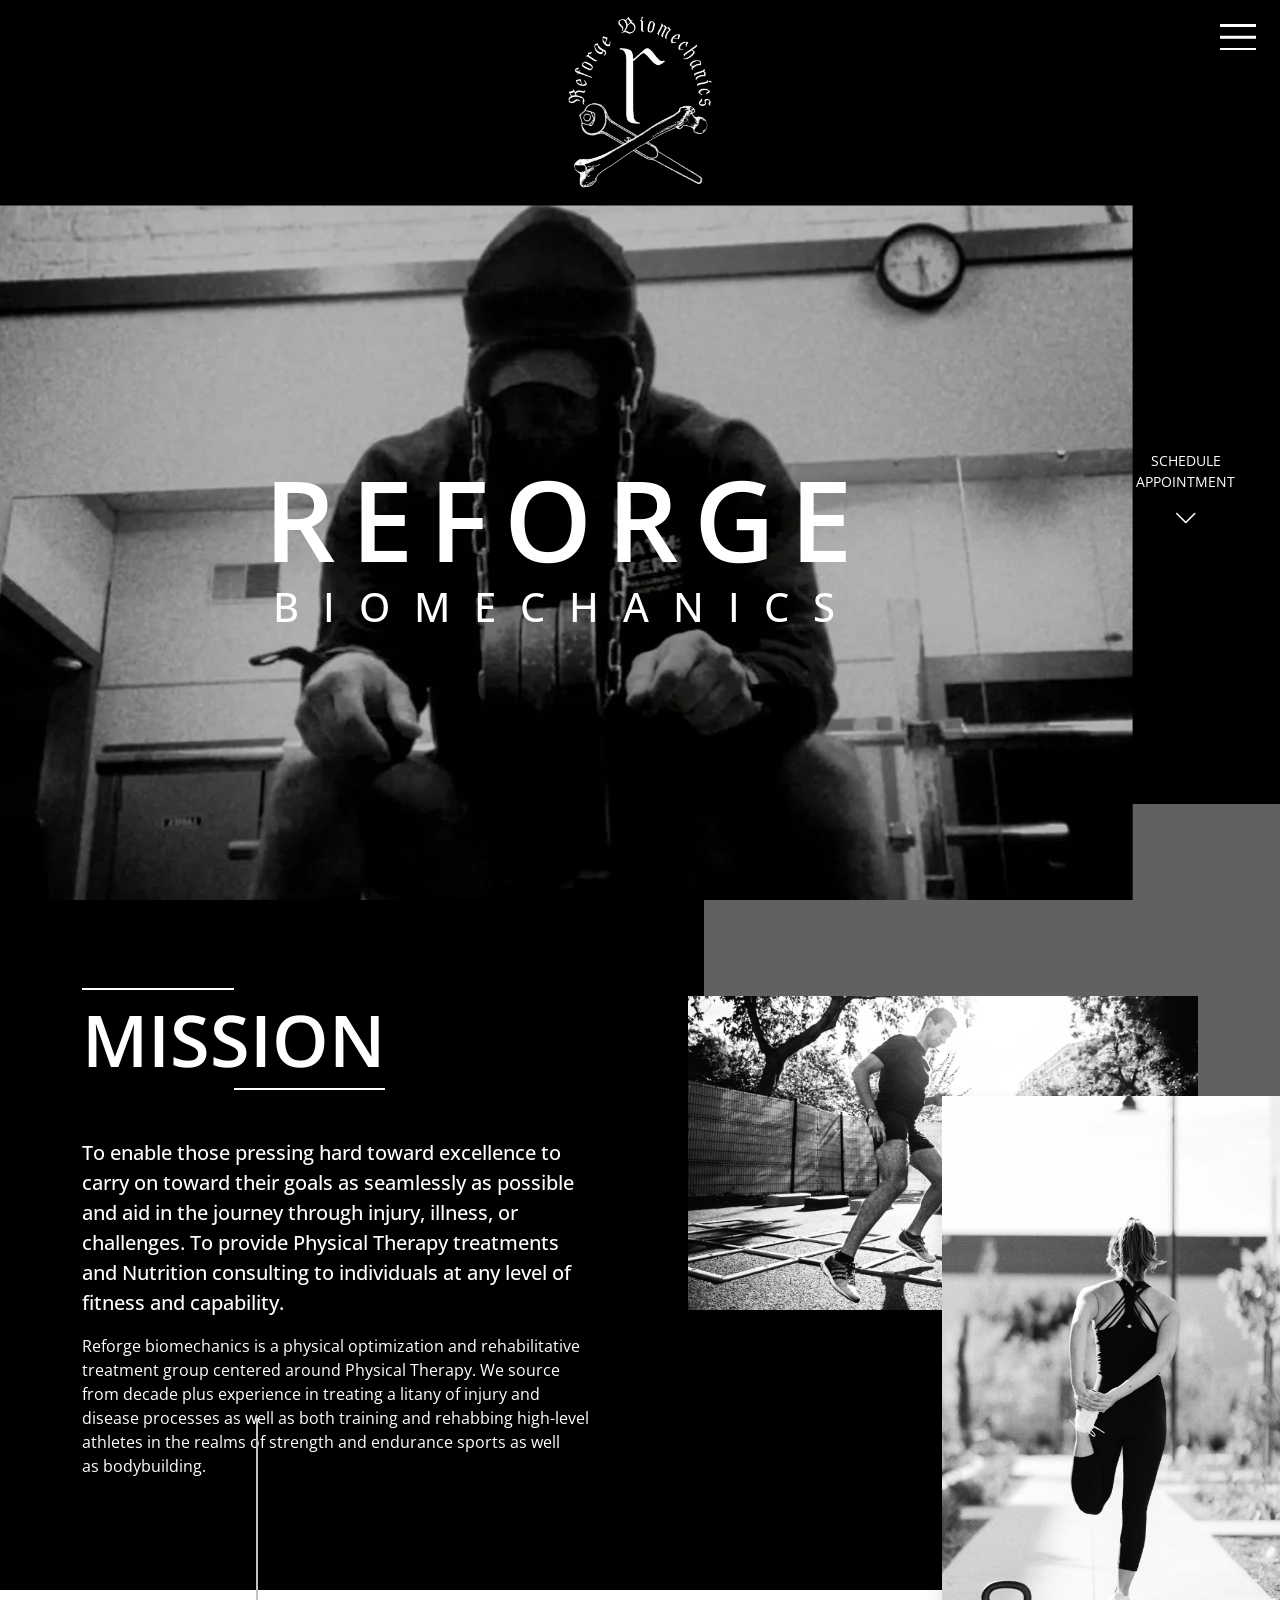
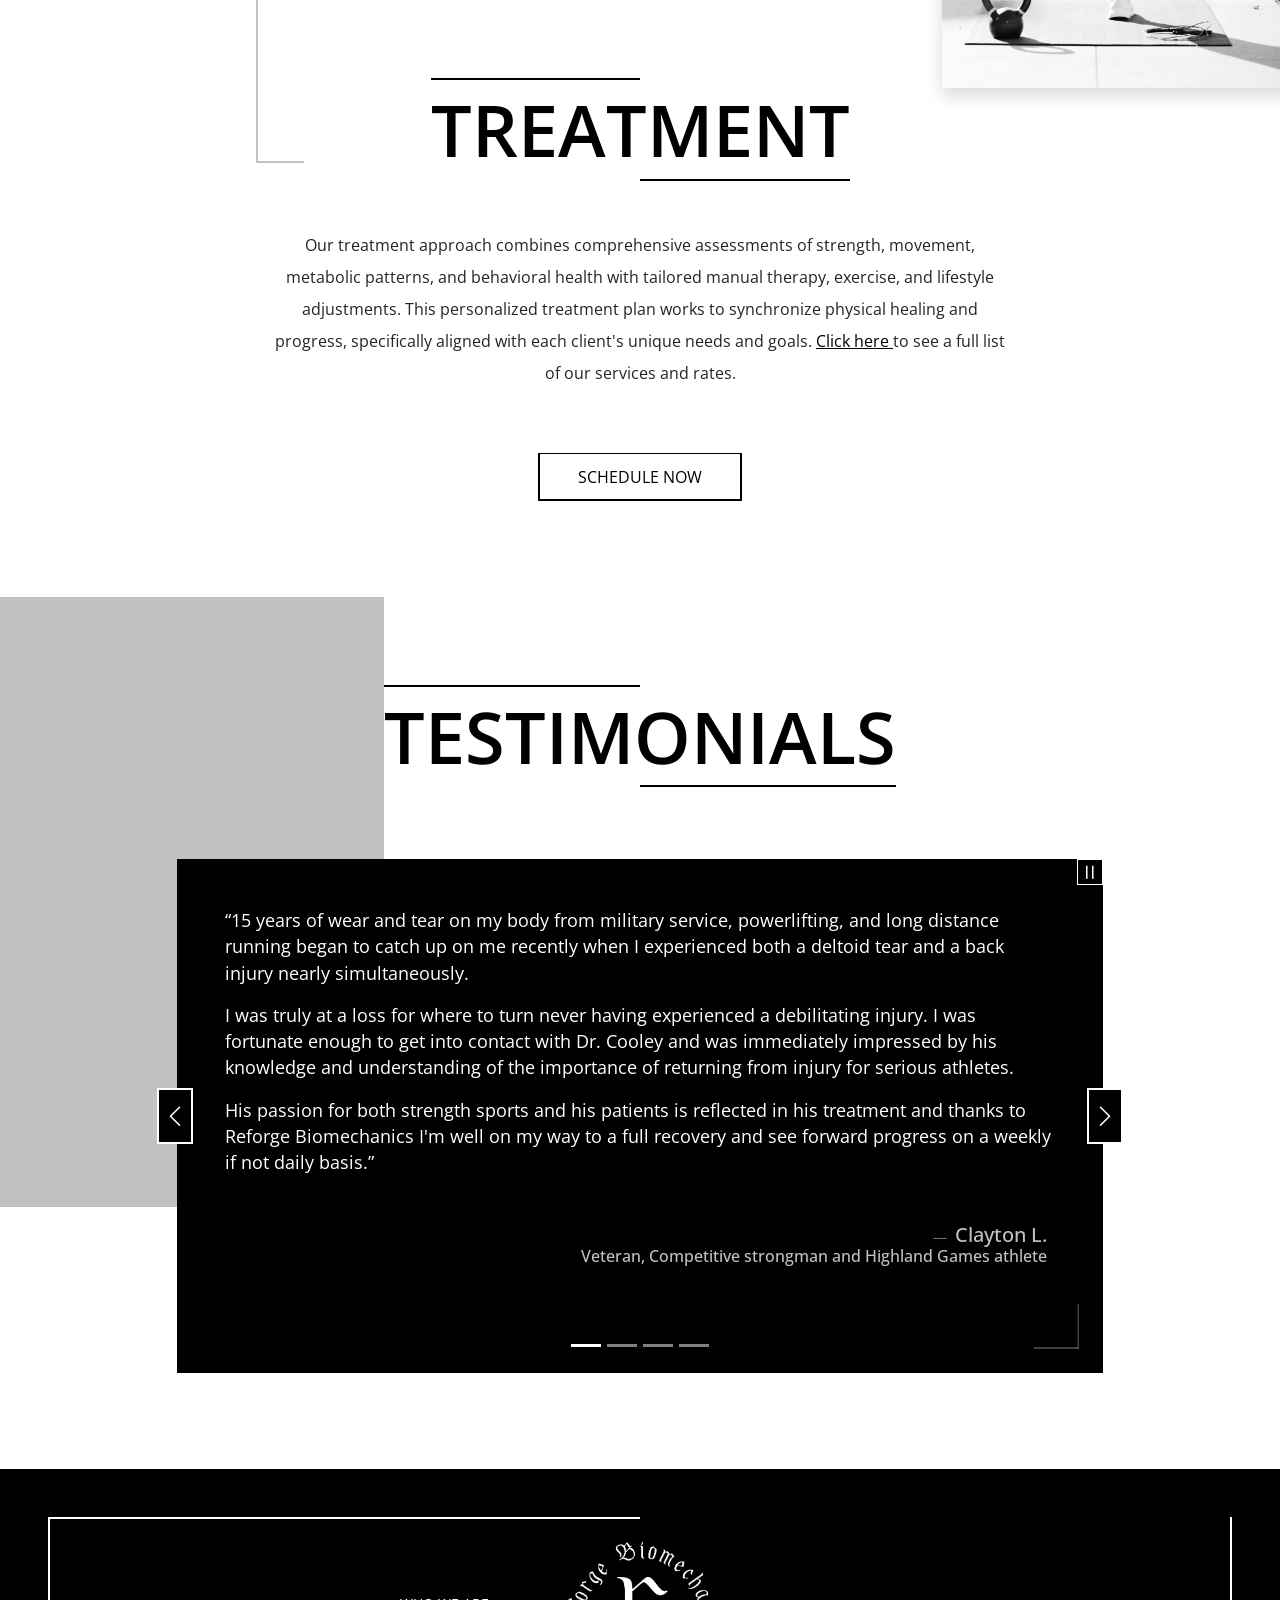
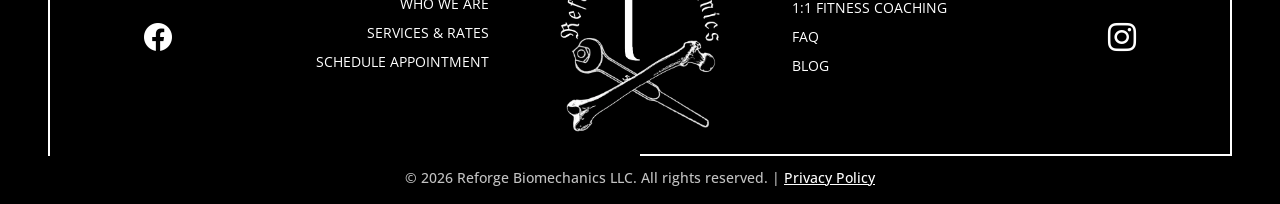
==== commit 8288815a: "Updates" ====
--- a/index.html
+++ b/index.html
@@ -1,5 +1,5 @@
-<!DOCTYPE html> <html lang="en"> <head> <meta charset="utf-8"> <meta name="viewport" content="width=device-width,initial-scale=1,shrink-to-fit=no"> <meta name="description" content="Reforge Biomechanics"> <meta name="keywords" content="tickets, athletics, athletic, football, basketball, sports, member, donate, reforge biomechanics, physical therapy, biomechanics, rehabilitation, nutrition consulting, injury recovery, fitness optimization, strength training, endurance sports, bodybuilding, personalized treatment"> <link rel="apple-touch-icon" sizes="180x180" href="assets/media/favicon/apple-touch-icon.webp?ckcachebust=273CE54CC57B4464F2BCD8BB8B50EAC4"> <link rel="icon" type="image/webp" sizes="32x32" href="assets/media/favicon/favicon-32x32.webp?ckcachebust=794170708"> <link rel="icon" type="image/webp" sizes="16x16" href="assets/media/favicon/favicon-16x16.webp?ckcachebust=794170708"> <link rel="manifest" href="assets/media/favicon/site.webmanifest?ckcachebust=7498E30910860CACD3222F6CDBD7D97B"> <title> Reforge Biomechanics </title> <link rel="preconnect" href="https://fonts.googleapis.com"> <link rel="preconnect" href="https://fonts.gstatic.com?ckcachebust=9F89B49E6E4B81EB9A3EF6A5D8924461" crossorigin> <link href="https://fonts.googleapis.com/css2?family=Open+Sans:ital,wght@0,300..800;1,300..800&display=swap" rel="stylesheet"> <link rel="preload" href="assets/fonts/bootstrap-icons.woff2" as="font" type="font/woff2" crossorigin> <link href="assets/css/main.css?ckcachebust=F1EB94D036291B7479535C9F5BEB24E4" rel="stylesheet"> <script type="module" src="assets/js/main.js?ckcachebust=4958BB1F25E518B59AFFE23DC7A8770C"></script> <script type="module" src="assets/js/index.js?ckcachebust=9450F06D36F0688F45D8826AC63E3742"></script> <script async src="https://www.googletagmanager.com/gtag/js?id=G-8SEBTFMG2Q&ckcachebust=794170708"></script> <script> window.dataLayer = window.dataLayer || [];
+<!DOCTYPE html> <html lang="en"> <head> <meta charset="utf-8"> <meta name="viewport" content="width=device-width,initial-scale=1,shrink-to-fit=no"> <meta name="description" content="Reforge Biomechanics provides personalized physical therapy, nutrition consulting, and performance optimization for injury recovery, strength, and endurance athletes."> <link rel="apple-touch-icon" sizes="180x180" href="assets/media/global/favicon/apple-touch-icon.webp?ckcachebust=273CE54CC57B4464F2BCD8BB8B50EAC4"> <link rel="icon" type="image/webp" sizes="32x32" href="assets/media/global/favicon/favicon-32x32.webp?ckcachebust=0A2581CA7CD6BD1CC9CE571ABED2B0F4"> <link rel="icon" type="image/webp" sizes="16x16" href="assets/media/global/favicon/favicon-16x16.webp?ckcachebust=61E6CB32641F2F8ABFE95FE479D12E5C"> <link rel="manifest" href="assets/media/global/favicon/site.webmanifest?ckcachebust=7498E30910860CACD3222F6CDBD7D97B"> <title> Reforge Biomechanics </title> <link rel="preconnect" href="https://fonts.googleapis.com"> <link rel="preconnect" href="https://fonts.gstatic.com?ckcachebust=9F89B49E6E4B81EB9A3EF6A5D8924461" crossorigin> <link href="https://fonts.googleapis.com/css2?family=Open+Sans:ital,wght@0,300..800;1,300..800&display=swap" rel="stylesheet"> <link rel="preload" href="assets/fonts/bootstrap-icons.woff2" as="font" type="font/woff2" crossorigin> <link href="assets/css/main.css?ckcachebust=9322512F69A7465C15DC8EAD77C579D4" rel="stylesheet"> <script type="module" src="assets/js/main.js?ckcachebust=3195C3DCA4C553B5997D95C028F3B0F2"></script> <script type="module" src="assets/js/index.js?ckcachebust=AF6199888E699DEF13D82DDA8CD75C4D"></script> <script async src="https://www.googletagmanager.com/gtag/js?id=G-8SEBTFMG2Q&ckcachebust=816652170"></script> <script> window.dataLayer = window.dataLayer || [];
     function gtag() { dataLayer.push(arguments); }
     gtag('js', new Date());
 
-    gtag('config', 'G-8SEBTFMG2Q'); </script> <link rel="preload" as="image" href="assets/media/index/header-image.webp?ckcachebust=794170708"> </head> <body id="main-index"> <a class="skip-link visually-hidden-focusable bg-secondary text-primary position-fixed top-0 start-0 p-2" href="#main-content" tabindex="1">Skip to main content</a> <nav id="main-nav" class="navbar navbar-dark bg-primary shadow fixed-top"> <div class="container-fluid"> <li class="nav-item nav-item-logo d-flex justify-content-lg-center align-items-center ms-3"> <a class="navbar-brand me-0" href="index.html"> <img class="nav-logo" src="assets/media/reforge-logo-white.webp" alt=""> </a> </li> <button class="navbar-toggler animated-toggler position-absolute top-0 end-0 mt-4 me-4" type="button" aria-controls="offcanvas-navbar"> <span class="burger-top"></span> <span class="burger-mdl"></span> <span class="burger-btm"></span> </button> <div id="offcanvas-navbar" class="offcanvas offcanvas-top bg-primary h-100" tabindex="-1" aria-labelledby="offcanvas-navbarLabel"> <div class="offcanvas-header"> <a href="index.html"> <img class="nav-logo" src="assets/media/reforge-logo-white.webp" alt=""> </a> <button class="btn-close btn-close-white" type="button" data-bs-dismiss="offcanvas" aria-label="Close"></button> </div> <div class="offcanvas-body bg-primary"> <ul class="navbar-nav align-items-center flex-grow-1"> <li class="nav-item mb-3"> <a class="nav-link fs-4 lh-1 text-secondary text-gray-hover" href="who-we-are/index.html">Who We Are</a> </li> <li class="nav-item mb-3"> <a class="nav-link fs-4 lh-1 text-secondary text-gray-hover" href="services-and-rates/index.html">Services & Rates</a> </li> <li class="nav-item mb-3"> <a class="nav-link fs-4 lh-1 text-secondary text-gray-hover" href="https://reforgebiomechanics.janeapp.com/locations/reforge-biomechanics/book" target="_blank" rel="noopener noreferrer">Schedule Appointment</a> </li> <li class="nav-item mb-3"> <a class="nav-link fs-4 lh-1 text-secondary text-gray-hover" href="https://reforgebiomechanics.janeapp.com/locations/reforge-biomechanics/book" target="_blank" rel="noopener noreferrer">1:1 Fitness Coaching</a> </li> <li class="nav-item mb-3"> <a class="nav-link fs-4 lh-1 text-secondary text-gray-hover" href="faq/index.html">FAQ</a> </li> <li class="nav-item mb-3"> <a class="nav-link fs-4 lh-1 text-secondary text-gray-hover" href="blog/index.html">Blog</a> </li> </ul> </div> </div> </div> </nav> <main id="main-content"> <section id="index-header" class="bg-primary"> <img class="header-logo" src="assets/media/reforge-logo-white.webp" alt="Reforge Biomechanics logo"> <div class="container-fluid h-100"> <div class="img-wrapper"> <img class="w-100" src="assets/media/index/header-image.webp" alt="Man in hoodie with weights hanging around his neck"> <div class="content text-center w-100"> <div class="intro-heading text-center"> <h1 class="display-1 ls-5 ls-md-15 text-uppercase text-secondary">Reforge</h1> <p class="tagline fs-1 font-primary-bold text-uppercase text-center text-secondary mb-0">Biomechanics</p> </div> </div> </div> </div> <a class="schedule-wrapper text-decoration-none text-center position-absolute top-100 mt-3 mt-lg-0 top-lg-50 z-1" href="#treatment"> <p class="small text-uppercase text-center text-secondary mb-2">Schedule<br> Appointment</p> <i class="bi bi-chevron-down fs-4 text-secondary"></i> </a> </section> <section id="mission" class="bg-primary position-relative"> <div class="gray-box accent-container bg-gray w-45 h-25 h-lg-60 position-absolute top-0 end-0 mt-n6"></div> <div class="container pt-5 pt-lg-0"> <div class="row gx-lg-6"> <div class="col-lg-6 text-secondary"> <h2 class="section-heading display-2 text-uppercase text-white">Mission</h2> <p class="lead lh-base mt-5">To enable those pressing hard toward excellence to carry on toward their goals as seamlessly as possible and aid in the journey through injury, illness, or challenges. To provide Physical Therapy treatments and Nutrition consulting to individuals at any level of fitness and capability.</p> <p>Reforge biomechanics is a physical optimization and rehabilitative treatment group centered around Physical Therapy. We source from decade plus experience in treating a litany of injury and disease processes as well as both training and rehabbing high-level athletes in the realms of strength and endurance sports as well as bodybuilding.</p> </div> <div class="col-lg-6 position-relative"> <img class="img-fluid position-relative z-1" src="assets/media/index/mission-image.webp" loading="lazy" alt="man exercising"> <img class="stretching shadow position-absolute top-35 top-md-45 top-lg-20 end-0 me-lg-n5 z-1" src="assets/media/index/mission-2.webp" loading="lazy" alt="woman stretching"> </div> </div> </div> <div class="vert-line bg-gray"></div> </section> <section id="treatment" class="mt-5 mt-md-6 mt-lg-0"> <div class="container"> <div class="row justify-content-center"> <div class="col-lg-8 col-xxl2-7 text-center"> <h2 class="section-heading display-2 text-uppercase">Treatment</h2> <p class="lh-lg mt-5">Our treatment approach combines comprehensive assessments of strength, movement, metabolic patterns, and behavioral health with tailored manual therapy, exercise, and lifestyle adjustments. This personalized treatment plan works to synchronize physical healing and progress, specifically aligned with each client's unique needs and goals. <a class="link-underline link-underline-opacity-0-hover" href="services-and-rates/index.html">Click here <span class="visually-hidden">for list of services and rates</span></a> to see a full list of our services and rates.</p> <a class="btn btn-primary mt-5" href="https://reforgebiomechanics.janeapp.com/locations/reforge-biomechanics/book" target="_blank"> <div>Schedule Now <span class="visually-hidden">schedule an appointment</span></div> </a> </div> </div> </div> </section> <section id="testimonials" class="position-relative"> <div class="bg-gray position-absolute top-0 start-0 w-30 h-70"></div> <div class="container"> <div class="row justify-content-center gy-4"> <div class="col-12 text-center mb-5"> <h2 class="section-heading display-2 text-uppercase">Testimonials</h2> </div> <div class="col-lg-10"> <div id="testimonial-carousel" class="carousel slide" data-sa-slide="auto" data-bs-interval="10000" role="group" aria-roledescription="carousel" aria-label="Testimonial Carousel"> <div class="carousel-indicators"> <button class="active" type="button" data-bs-target="#testimonial-carousel" data-bs-slide-to="0" aria-label="Slide 1" aria-current="true"></button> <button type="button" data-bs-target="#testimonial-carousel" data-bs-slide-to="1" aria-label="Slide 2"></button> <button type="button" data-bs-target="#testimonial-carousel" data-bs-slide-to="2" aria-label="Slide 3"></button> <button type="button" data-bs-target="#testimonial-carousel" data-bs-slide-to="3" aria-label="Slide 4"></button> </div> <div class="carousel-inner" aria-live="off"> <div class="carousel-item active" role="group" aria-roledescription="slide" aria-label="1 of 4"> <div class="bg-primary accent-container text-secondary shadow p-4 pb-5 p-xl-5 h-100"> <figure> <blockquote class="blockquote"> <p class="small">“15 years of wear and tear on my body from military service, powerlifting, and long distance running began to catch up on me recently when I experienced both a deltoid tear and a back injury nearly simultaneously.</p> <p class="small">I was truly at a loss for where to turn never having experienced a debilitating injury. I was fortunate enough to get into contact with Dr. Cooley and was immediately impressed by his knowledge and understanding of the importance of returning from injury for serious athletes.</p> <p class="small">His passion for both strength sports and his patients is reflected in his treatment and thanks to Reforge Biomechanics I'm well on my way to a full recovery and see forward progress on a weekly if not daily basis.”</p> </blockquote> <figcaption class="blockquote-footer text-end pe-2 mt-5"> <span class="h5 text-gray">Clayton L.</span> <span class="h6 text-gray d-block">Veteran, Competitive strongman and Highland Games athlete</span> </figcaption> </figure> </div> </div> <div class="carousel-item" role="group" aria-roledescription="slide" aria-label="2 of 4"> <div class="bg-primary accent-container text-secondary shadow p-4 pb-5 p-xl-5 h-100"> <figure> <blockquote class="blockquote"> <p class="small">“5/5 - Exceptional Recovery & Expert Care</p> <p class="small">Nathanial Cooley at Reforge Biomechanics provided outstanding treatment for my rotator cuff injury, hamstring tear, and carpal tunnel. His approach is methodical, he doesn't just treat symptoms; he digs deep to find the root cause and fixes it for good.</p> <p class="small">As an athlete, I appreciated his expertise in athletic and lifting injuries. Nathaniel's own background as a trained lifter means he understands the demands of performance and recovery firsthand. Every session was tailored precisely to my needs, with clear explanations and no wasted time.</p> <p class="small">If you're serious about fixing injuries, not just masking them, Nathaniel is the therapist you want. Highly recommend for anyone, especially athletes looking for a PT who gets it.”</p> </blockquote> <figcaption class="blockquote-footer text-end pe-2 mt-5"> <span class="h5 text-gray">Shane C.</span> <span class="h6 text-gray d-block">Competitive Strongman Athlete, owner of Stronghold Muscle LLC</span> </figcaption> </figure> </div> </div> <div class="carousel-item" role="group" aria-roledescription="slide" aria-label="3 of 4"> <div class="bg-primary accent-container text-secondary shadow p-4 pb-5 p-xl-5 h-100"> <figure> <blockquote class="blockquote"> <p class="small">“Reforge has been a crucial component in keeping me upright and forward.</p> <p class="small">The amount of assistance I received in healing my shoulder, pec, back and calf has been mind blowing. Touring different “specialists” paying deductible after deductible, scheduling appointments after appointments, led me to no relief. Reforge has the knowledge and experience to get you right. I'm extremely hard on my body being a strength athlete and despite trying to injure myself to the max everday, reforge keeps up with the punches day in and day out.”</p> </blockquote> <figcaption class="blockquote-footer text-end pe-2 mt-5"> <span class="h5 text-gray">Jason G.</span> <span class="h6 text-gray d-block">Veteran, Competitive strongman athlete and owner of Fear Naught Strength Co</span> </figcaption> </figure> </div> </div> <div class="carousel-item" role="group" aria-roledescription="slide" aria-label="34of 4"> <div class="bg-primary accent-container text-secondary shadow p-4 pb-5 p-xl-5 h-100"> <figure> <blockquote class="blockquote"> <p class="small">“Dr. Cooley has done wonders for my various aches and pains.</p> <p class="small">After 9 years in Law Enforcement I had developed pain in my left knee, low back, and shoulders.</p> <p class="small">The good doctor took a holistic approach to my complaints. A core tenant of his philosophy is “A way, not the way.” The doctor tackled my complaints methodically and tested a variety of recommendations before arriving at a best course of action.</p> <p class="small">His patient care and bedside manner are unmatched. 10/10 would recommend.”</p> </blockquote> <figcaption class="blockquote-footer text-end pe-2 mt-5"> <span class="h5 text-gray">Will C.</span> <span class="h6 text-gray d-block">LEO, competitive strongman athlete</span> </figcaption> </figure> </div> </div> </div> <button class="carousel-control-prev" type="button" data-bs-target="#testimonial-carousel" data-bs-slide="prev"> <i class="bi bi-chevron-left fs-4 text-white" aria-hidden="true"></i> <span class="visually-hidden">Previous</span> </button> <button class="carousel-control-next" type="button" data-bs-target="#testimonial-carousel" data-bs-slide="next"> <i class="bi bi-chevron-right fs-4 text-white" aria-hidden="true"></i> <span class="visually-hidden">Next</span> </button> </div> </div> </div> </div> </section> </main> <div id="privacy-policy-modal" class="modal fade" tabindex="-1"> <div class="modal-dialog modal-lg"> <div class="modal-content"> <div class="modal-body position-relative p-0"> <i class="bi bi-x-lg fs-4 lh-1 text-primary position-absolute top-0 end-0 p-2 opacity-50-hover z-1" type="button" data-bs-dismiss="modal" aria-label="Close"></i> <div class="bg-gray accent-container shadow p-3 p-md-4 h-100"> <p class="h4 text-uppercase text-primary text-decoration-underline mb-4">Privacy Policy</p> <p class="font-primary-bold">No mobile information will be shared with third parties/affiliates for marketing/promotional purposes. All other categories exclude text messaging originator opt-in data and consent; this information will not be shared with any third parties</p> </div> </div> </div> </div> </div> <footer class="bg-primary p-4 p-lg-5"> <div id="footer-wrapper" class="mb-3 mb-lg-0"> <div class="top-line"></div> <a class="position-absolute top-0 top-lg-50 start-0 translate-middle-lg-y mt-5 mt-lg-0 ms-5 ms-lg-6 z-1" href="https://www.facebook.com/profile.php?id=61575986151560" target="_blank" aria-label="Facebook"> <i class="bi bi-facebook text-secondary fs-3 text-gray-hover"></i> </a> <div class="container position-relative p-4"> <div id="footer-main" class="row justify-content-center"> <div class="col-6 col-lg-4 text-center text-lg-end align-content-center order-2 order-lg-1"> <a class="small text-uppercase text-secondary text-decoration-none d-block w-fit-content mb-2 text-gray-hover mx-auto me-lg-0" href="who-we-are/index.html">Who We Are</a> <a class="small text-uppercase text-secondary text-decoration-none d-block w-fit-content mb-2 text-gray-hover mx-auto me-lg-0" href="services-and-rates/index.html">Services & Rates</a> <a class="small text-uppercase text-secondary text-decoration-none d-block w-fit-content mb-2 text-gray-hover mx-auto me-lg-0" href="https://reforgebiomechanics.janeapp.com/locations/reforge-biomechanics/book" target="_blank">Schedule Appointment</a> </div> <div class="col-lg-3 text-center order-1 order-lg-2 mb-3 mb-lg-0"> <img class="footer-logo" src="assets/media/reforge-logo-white.webp" alt=""> </div> <div class="col-6 col-lg-4 text-center text-lg-start align-content-center order-3"> <a class="small text-uppercase text-secondary text-decoration-none d-block w-fit-content mb-2 text-gray-hover mx-auto ms-lg-0" href="https://reforgebiomechanics.janeapp.com/locations/reforge-biomechanics/book" target="_blank">1:1 Fitness Coaching</a> <a class="small text-uppercase text-secondary text-decoration-none d-block w-fit-content mb-2 text-gray-hover mx-auto ms-lg-0" href="faq/index.html">FAQ</a> <a class="small text-uppercase text-secondary text-decoration-none d-block w-fit-content mb-0 text-gray-hover mx-auto ms-lg-0" href="blog/index.html">Blog</a> </div> </div> </div> <a class="position-absolute top-0 top-lg-50 end-0 translate-middle-lg-y mt-5 mt-lg-0 me-5 me-lg-6 z-1" href="https://www.instagram.com/reforgebiomechanics/" target="_blank" aria-label="Instagram"> <i class="bi bi-instagram text-secondary fs-3 text-gray-hover"></i> </a> <div class="btm-line"></div> </div> <h6 id="copyright" class="position-absolute bottom-0 start-50 translate-middle-x w-100 text-center small lh-base text-gray mb-3"> &copy; <span id="current-year"></span> Reforge Biomechanics LLC. All rights reserved. | <a class="text-secondary link-underline-white link-underline-opacity-0-hover" href="#" data-bs-toggle="modal" data-bs-target="#privacy-policy-modal">Privacy Policy</a></h6> </footer> </body> </html>+    gtag('config', 'G-8SEBTFMG2Q'); </script> </head> <body id="main-index"> <a class="skip-link visually-hidden-focusable bg-secondary text-primary position-fixed top-0 start-0 p-2" href="#main-content" tabindex="1">Skip to main content</a> <nav id="main-nav" class="navbar navbar-dark bg-primary shadow fixed-top"> <div class="container-fluid"> <li class="nav-item nav-item-logo d-flex justify-content-lg-center align-items-center ms-3"> <a class="navbar-brand me-0" href="index.html"> <img class="nav-logo" src="assets/media/global/reforge-logo-white.webp" alt=""> </a> </li> <button class="navbar-toggler animated-toggler position-absolute top-0 end-0 mt-4 me-4" type="button" aria-controls="offcanvas-navbar"> <span class="burger-top"></span> <span class="burger-mdl"></span> <span class="burger-btm"></span> </button> <div id="offcanvas-navbar" class="offcanvas offcanvas-top bg-primary h-100" tabindex="-1" aria-labelledby="offcanvas-navbarLabel"> <div class="offcanvas-header"> <a href="index.html"> <img class="nav-logo" src="assets/media/global/reforge-logo-white.webp" alt=""> </a> <button class="btn-close btn-close-white" type="button" data-bs-dismiss="offcanvas" aria-label="Close"></button> </div> <div class="offcanvas-body bg-primary"> <ul class="navbar-nav align-items-center flex-grow-1"> <li class="nav-item mb-3"> <a class="nav-link fs-4 lh-1 text-secondary text-gray-hover" href="who-we-are/index.html">Who We Are</a> </li> <li class="nav-item mb-3"> <a class="nav-link fs-4 lh-1 text-secondary text-gray-hover" href="services-and-rates/index.html">Services & Rates</a> </li> <li class="nav-item mb-3"> <a class="nav-link fs-4 lh-1 text-secondary text-gray-hover" href="https://reforgebiomechanics.janeapp.com/locations/reforge-biomechanics/book" target="_blank" rel="noopener noreferrer">Schedule Appointment</a> </li> <li class="nav-item mb-3"> <a class="nav-link fs-4 lh-1 text-secondary text-gray-hover" href="https://reforgebiomechanics.janeapp.com/locations/reforge-biomechanics/book" target="_blank" rel="noopener noreferrer">1:1 Fitness Coaching</a> </li> <li class="nav-item mb-3"> <a class="nav-link fs-4 lh-1 text-secondary text-gray-hover" href="faq/index.html">FAQ</a> </li> <li class="nav-item mb-3"> <a class="nav-link fs-4 lh-1 text-secondary text-gray-hover" href="blog/index.html">Blog</a> </li> </ul> </div> </div> </div> </nav> <main id="main-content"> <section id="index-header" class="bg-primary"> <img class="header-logo" src="assets/media/global/reforge-logo-white.webp" alt="Reforge Biomechanics logo"> <div class="container-fluid h-100"> <div class="img-wrapper"> <img class="w-100" src="assets/media/pages/index/header-image.webp" alt="Man in hoodie with weights hanging around his neck"> <div class="content text-center w-100"> <div class="intro-heading text-center"> <h1 class="display-1 ls-5 ls-md-15 text-uppercase text-secondary">Reforge</h1> <p class="tagline fs-1 font-primary-bold text-uppercase text-center text-secondary mb-0">Biomechanics</p> </div> </div> </div> </div> <a class="schedule-wrapper text-decoration-none text-center position-absolute top-100 mt-3 mt-lg-0 top-lg-50 z-1" href="#treatment"> <p class="small text-uppercase text-center text-secondary mb-2">Schedule<br> Appointment</p> <i class="bi bi-chevron-down fs-4 text-secondary"></i> </a> </section> <section id="mission" class="bg-primary position-relative"> <div class="gray-box accent-container bg-gray w-45 h-25 h-lg-60 position-absolute top-0 end-0 mt-n6"></div> <div class="container pt-5 pt-lg-0"> <div class="row gx-lg-6"> <div class="col-lg-6 text-secondary"> <h2 class="section-heading display-2 text-uppercase text-white">Mission</h2> <p class="lead lh-base mt-5">To enable those pressing hard toward excellence to carry on toward their goals as seamlessly as possible and aid in the journey through injury, illness, or challenges. To provide Physical Therapy treatments and Nutrition consulting to individuals at any level of fitness and capability.</p> <p>Reforge biomechanics is a physical optimization and rehabilitative treatment group centered around Physical Therapy. We source from decade plus experience in treating a litany of injury and disease processes as well as both training and rehabbing high-level athletes in the realms of strength and endurance sports as well as bodybuilding.</p> </div> <div class="col-lg-6 position-relative"> <img class="img-fluid position-relative z-1" src="assets/media/pages/index/mission-image.webp" loading="lazy" alt="man exercising"> <img class="stretching shadow position-absolute top-35 top-md-45 top-lg-20 end-0 me-lg-n5 z-1" src="assets/media/pages/index/mission-2.webp" loading="lazy" alt="woman stretching"> </div> </div> </div> <div class="vert-line bg-gray"></div> </section> <section id="treatment" class="mt-5 mt-md-6 mt-lg-0"> <div class="container"> <div class="row justify-content-center"> <div class="col-lg-8 col-xxl2-7 text-center"> <h2 class="section-heading display-2 text-uppercase">Treatment</h2> <p class="lh-lg mt-5">Our treatment approach combines comprehensive assessments of strength, movement, metabolic patterns, and behavioral health with tailored manual therapy, exercise, and lifestyle adjustments. This personalized treatment plan works to synchronize physical healing and progress, specifically aligned with each client's unique needs and goals. <a class="link-underline link-underline-opacity-0-hover" href="services-and-rates/index.html">Click here <span class="visually-hidden">for list of services and rates</span></a> to see a full list of our services and rates.</p> <a class="btn btn-primary mt-5" href="https://reforgebiomechanics.janeapp.com/locations/reforge-biomechanics/book" target="_blank"> <div>Schedule Now <span class="visually-hidden">schedule an appointment</span></div> </a> </div> </div> </div> </section> <section id="testimonials" class="position-relative"> <div class="bg-gray position-absolute top-0 start-0 w-30 h-70"></div> <div class="container"> <div class="row justify-content-center gy-4"> <div class="col-12 text-center mb-5"> <h2 class="section-heading display-2 text-uppercase">Testimonials</h2> </div> <div class="col-lg-10"> <div id="testimonial-carousel" class="carousel slide" data-sa-slide="auto" data-bs-interval="10000" role="group" aria-roledescription="carousel" aria-label="Testimonial Carousel"> <div class="carousel-indicators"> <button class="active" type="button" data-bs-target="#testimonial-carousel" data-bs-slide-to="0" aria-label="Slide 1" aria-current="true"></button> <button type="button" data-bs-target="#testimonial-carousel" data-bs-slide-to="1" aria-label="Slide 2"></button> <button type="button" data-bs-target="#testimonial-carousel" data-bs-slide-to="2" aria-label="Slide 3"></button> <button type="button" data-bs-target="#testimonial-carousel" data-bs-slide-to="3" aria-label="Slide 4"></button> </div> <div class="carousel-inner" aria-live="off"> <div class="carousel-item active" role="group" aria-roledescription="slide" aria-label="1 of 4"> <div class="bg-primary accent-container text-secondary shadow p-4 pb-5 p-xl-5 h-100"> <figure> <blockquote class="blockquote"> <p class="small">“15 years of wear and tear on my body from military service, powerlifting, and long distance running began to catch up on me recently when I experienced both a deltoid tear and a back injury nearly simultaneously.</p> <p class="small">I was truly at a loss for where to turn never having experienced a debilitating injury. I was fortunate enough to get into contact with Dr. Cooley and was immediately impressed by his knowledge and understanding of the importance of returning from injury for serious athletes.</p> <p class="small">His passion for both strength sports and his patients is reflected in his treatment and thanks to Reforge Biomechanics I'm well on my way to a full recovery and see forward progress on a weekly if not daily basis.”</p> </blockquote> <figcaption class="blockquote-footer text-end pe-2 mt-5"> <span class="h5 text-gray">Clayton L.</span> <span class="h6 text-gray d-block">Veteran, Competitive strongman and Highland Games athlete</span> </figcaption> </figure> </div> </div> <div class="carousel-item" role="group" aria-roledescription="slide" aria-label="2 of 4"> <div class="bg-primary accent-container text-secondary shadow p-4 pb-5 p-xl-5 h-100"> <figure> <blockquote class="blockquote"> <p class="small">“5/5 - Exceptional Recovery & Expert Care</p> <p class="small">Nathanial Cooley at Reforge Biomechanics provided outstanding treatment for my rotator cuff injury, hamstring tear, and carpal tunnel. His approach is methodical, he doesn't just treat symptoms; he digs deep to find the root cause and fixes it for good.</p> <p class="small">As an athlete, I appreciated his expertise in athletic and lifting injuries. Nathaniel's own background as a trained lifter means he understands the demands of performance and recovery firsthand. Every session was tailored precisely to my needs, with clear explanations and no wasted time.</p> <p class="small">If you're serious about fixing injuries, not just masking them, Nathaniel is the therapist you want. Highly recommend for anyone, especially athletes looking for a PT who gets it.”</p> </blockquote> <figcaption class="blockquote-footer text-end pe-2 mt-5"> <span class="h5 text-gray">Shane C.</span> <span class="h6 text-gray d-block">Competitive Strongman Athlete, owner of Stronghold Muscle LLC</span> </figcaption> </figure> </div> </div> <div class="carousel-item" role="group" aria-roledescription="slide" aria-label="3 of 4"> <div class="bg-primary accent-container text-secondary shadow p-4 pb-5 p-xl-5 h-100"> <figure> <blockquote class="blockquote"> <p class="small">“Reforge has been a crucial component in keeping me upright and forward.</p> <p class="small">The amount of assistance I received in healing my shoulder, pec, back and calf has been mind blowing. Touring different “specialists” paying deductible after deductible, scheduling appointments after appointments, led me to no relief. Reforge has the knowledge and experience to get you right. I'm extremely hard on my body being a strength athlete and despite trying to injure myself to the max everday, reforge keeps up with the punches day in and day out.”</p> </blockquote> <figcaption class="blockquote-footer text-end pe-2 mt-5"> <span class="h5 text-gray">Jason G.</span> <span class="h6 text-gray d-block">Veteran, Competitive strongman athlete and owner of Fear Naught Strength Co</span> </figcaption> </figure> </div> </div> <div class="carousel-item" role="group" aria-roledescription="slide" aria-label="34of 4"> <div class="bg-primary accent-container text-secondary shadow p-4 pb-5 p-xl-5 h-100"> <figure> <blockquote class="blockquote"> <p class="small">“Dr. Cooley has done wonders for my various aches and pains.</p> <p class="small">After 9 years in Law Enforcement I had developed pain in my left knee, low back, and shoulders.</p> <p class="small">The good doctor took a holistic approach to my complaints. A core tenant of his philosophy is “A way, not the way.” The doctor tackled my complaints methodically and tested a variety of recommendations before arriving at a best course of action.</p> <p class="small">His patient care and bedside manner are unmatched. 10/10 would recommend.”</p> </blockquote> <figcaption class="blockquote-footer text-end pe-2 mt-5"> <span class="h5 text-gray">Will C.</span> <span class="h6 text-gray d-block">LEO, competitive strongman athlete</span> </figcaption> </figure> </div> </div> </div> <button class="carousel-control-prev" type="button" data-bs-target="#testimonial-carousel" data-bs-slide="prev"> <i class="bi bi-chevron-left fs-4 text-white" aria-hidden="true"></i> <span class="visually-hidden">Previous</span> </button> <button class="carousel-control-next" type="button" data-bs-target="#testimonial-carousel" data-bs-slide="next"> <i class="bi bi-chevron-right fs-4 text-white" aria-hidden="true"></i> <span class="visually-hidden">Next</span> </button> <button class="carousel-pause-play-btn p-0" type="button" hidden aria-controls="testimonial-carousel" aria-pressed="false" aria-label="Pause carousel"> <i class="bi bi-pause fs-4" aria-hidden="true"></i> </button> </div> </div> </div> </div> </section> </main> <div id="privacy-policy-modal" class="modal fade" tabindex="-1"> <div class="modal-dialog modal-lg"> <div class="modal-content"> <div class="modal-body position-relative p-0"> <i class="bi bi-x-lg fs-4 lh-1 text-primary position-absolute top-0 end-0 p-2 opacity-50-hover z-1" type="button" data-bs-dismiss="modal" aria-label="Close"></i> <div class="bg-gray accent-container shadow p-3 p-md-4 h-100"> <p class="h4 text-uppercase text-primary text-decoration-underline mb-4">Privacy Policy</p> <p class="font-primary-bold">No mobile information will be shared with third parties/affiliates for marketing/promotional purposes. All other categories exclude text messaging originator opt-in data and consent; this information will not be shared with any third parties</p> </div> </div> </div> </div> </div> <footer class="bg-primary p-4 p-lg-5"> <div id="footer-wrapper" class="mb-3 mb-lg-0"> <div class="top-line"></div> <a class="position-absolute top-0 top-lg-50 start-0 translate-middle-lg-y mt-5 mt-lg-0 ms-5 ms-lg-6 z-1" href="https://www.facebook.com/profile.php?id=61575986151560" target="_blank" aria-label="Facebook"> <i class="bi bi-facebook text-secondary fs-3 text-gray-hover"></i> </a> <div class="container position-relative p-4"> <div id="footer-main" class="row justify-content-center"> <div class="col-6 col-lg-4 text-center text-lg-end align-content-center order-2 order-lg-1"> <a class="small text-uppercase text-secondary text-decoration-none d-block w-fit-content mb-2 text-gray-hover mx-auto me-lg-0" href="who-we-are/index.html">Who We Are</a> <a class="small text-uppercase text-secondary text-decoration-none d-block w-fit-content mb-2 text-gray-hover mx-auto me-lg-0" href="services-and-rates/index.html">Services & Rates</a> <a class="small text-uppercase text-secondary text-decoration-none d-block w-fit-content mb-2 text-gray-hover mx-auto me-lg-0" href="https://reforgebiomechanics.janeapp.com/locations/reforge-biomechanics/book" target="_blank">Schedule Appointment</a> </div> <div class="col-lg-3 text-center order-1 order-lg-2 mb-3 mb-lg-0"> <img class="footer-logo" src="assets/media/global/reforge-logo-white.webp" alt=""> </div> <div class="col-6 col-lg-4 text-center text-lg-start align-content-center order-3"> <a class="small text-uppercase text-secondary text-decoration-none d-block w-fit-content mb-2 text-gray-hover mx-auto ms-lg-0" href="https://reforgebiomechanics.janeapp.com/locations/reforge-biomechanics/book" target="_blank">1:1 Fitness Coaching</a> <a class="small text-uppercase text-secondary text-decoration-none d-block w-fit-content mb-2 text-gray-hover mx-auto ms-lg-0" href="faq/index.html">FAQ</a> <a class="small text-uppercase text-secondary text-decoration-none d-block w-fit-content mb-0 text-gray-hover mx-auto ms-lg-0" href="blog/index.html">Blog</a> </div> </div> </div> <a class="position-absolute top-0 top-lg-50 end-0 translate-middle-lg-y mt-5 mt-lg-0 me-5 me-lg-6 z-1" href="https://www.instagram.com/reforgebiomechanics/" target="_blank" aria-label="Instagram"> <i class="bi bi-instagram text-secondary fs-3 text-gray-hover"></i> </a> <div class="btm-line"></div> </div> <h6 id="copyright" class="position-absolute bottom-0 start-50 translate-middle-x w-100 text-center small lh-base text-gray mb-3"> &copy; <span id="current-year"></span> Reforge Biomechanics LLC. All rights reserved. | <a class="text-secondary link-underline-white link-underline-opacity-0-hover" href="#" data-bs-toggle="modal" data-bs-target="#privacy-policy-modal">Privacy Policy</a></h6> </footer> </body> </html>
--- a/assets/css/main.css
+++ b/assets/css/main.css
@@ -1,7 +1,7 @@
-@keyframes placeholder-glow{50%{opacity:.2}}@keyframes placeholder-wave{to{-webkit-mask-position:-200%0;mask-position:-200%0}}:root{--bs-blue:#0d6efd;--bs-indigo:#6610f2;--bs-purple:#6f42c1;--bs-pink:#d63384;--bs-red:#dc3545;--bs-orange:#fd7e14;--bs-yellow:#ffc107;--bs-green:#198754;--bs-teal:#20c997;--bs-cyan:#0dcaf0;--bs-gray:#6c757d;--bs-gray-dark:#343a40;--bs-gray-100:#f8f9fa;--bs-gray-200:#e9ecef;--bs-gray-300:#dee2e6;--bs-gray-400:#ced4da;--bs-gray-500:#adb5bd;--bs-gray-600:#6c757d;--bs-gray-700:#495057;--bs-gray-800:#343a40;--bs-gray-900:#212529;--bs-primary:#000000;--bs-secondary:#ffffff;--bs-gray:#c2c2c2;--bs-white:#ffffff;--bs-black:#000000;--bs-placeholder:magenta;--bs-transparent:transparent;--bs-primary-rgb:0, 0, 0;--bs-secondary-rgb:255, 255, 255;--bs-gray-rgb:194, 194, 194;--bs-placeholder-rgb:255, 0, 255;--bs-transparent-rgb:0, 0, 0;--bs-primary-text-emphasis:black;--bs-secondary-text-emphasis:#666666;--bs-success-text-emphasis:#0a3622;--bs-info-text-emphasis:#055160;--bs-warning-text-emphasis:#664d03;--bs-danger-text-emphasis:#58151c;--bs-light-text-emphasis:#495057;--bs-dark-text-emphasis:#495057;--bs-primary-bg-subtle:#cccccc;--bs-secondary-bg-subtle:white;--bs-success-bg-subtle:#d1e7dd;--bs-info-bg-subtle:#cff4fc;--bs-warning-bg-subtle:#fff3cd;--bs-danger-bg-subtle:#f8d7da;--bs-light-bg-subtle:#fcfcfd;--bs-dark-bg-subtle:#ced4da;--bs-primary-border-subtle:#999999;--bs-secondary-border-subtle:white;--bs-success-border-subtle:#a3cfbb;--bs-info-border-subtle:#9eeaf9;--bs-warning-border-subtle:#ffe69c;--bs-danger-border-subtle:#f1aeb5;--bs-light-border-subtle:#e9ecef;--bs-dark-border-subtle:#adb5bd;--bs-white-rgb:255, 255, 255;--bs-black-rgb:0, 0, 0;--bs-font-sans-serif:system-ui, -apple-system, "Segoe UI", Roboto, "Helvetica Neue", "Noto Sans", "Liberation Sans", Arial, sans-serif, "Apple Color Emoji", "Segoe UI Emoji", "Segoe UI Symbol", "Noto Color Emoji";--bs-font-monospace:SFMono-Regular, Menlo, Monaco, Consolas, "Liberation Mono", "Courier New", monospace;--bs-gradient:linear-gradient(180deg, rgba(255, 255, 255, 0.15), rgba(255, 255, 255, 0));--bs-body-font-family:"Open Sans", sans-serif;--bs-body-font-size:1rem;--bs-body-font-weight:400;--bs-body-line-height:1.5;--bs-body-color:#212529;--bs-body-color-rgb:33, 37, 41;--bs-body-bg:#ffffff;--bs-body-bg-rgb:255, 255, 255;--bs-emphasis-color:#000000;--bs-emphasis-color-rgb:0, 0, 0;--bs-secondary-color:rgba(33, 37, 41, 0.75);--bs-secondary-color-rgb:33, 37, 41;--bs-secondary-bg:#e9ecef;--bs-secondary-bg-rgb:233, 236, 239;--bs-tertiary-color:rgba(33, 37, 41, 0.5);--bs-tertiary-color-rgb:33, 37, 41;--bs-tertiary-bg:#f8f9fa;--bs-tertiary-bg-rgb:248, 249, 250;--bs-heading-color:#000000;--bs-link-color:#000000;--bs-link-color-rgb:0, 0, 0;--bs-link-decoration:underline;--bs-link-hover-color:black;--bs-link-hover-color-rgb:0, 0, 0;--bs-code-color:#d63384;--bs-highlight-color:#212529;--bs-highlight-bg:#fff3cd;--bs-border-width:1px;--bs-border-style:solid;--bs-border-color:#dee2e6;--bs-border-color-translucent:rgba(0, 0, 0, 0.175);--bs-border-radius:0.375rem;--bs-border-radius-sm:0.25rem;--bs-border-radius-lg:0.5rem;--bs-border-radius-xl:1rem;--bs-border-radius-xxl:2rem;--bs-border-radius-2xl:var(--bs-border-radius-xxl);--bs-border-radius-pill:50rem;--bs-box-shadow:0 0.5rem 1rem rgba(0, 0, 0, 0.15);--bs-box-shadow-sm:0 0.125rem 0.25rem rgba(0, 0, 0, 0.075);--bs-box-shadow-lg:0 1rem 3rem rgba(0, 0, 0, 0.175);--bs-box-shadow-inset:inset 0 1px 2px rgba(0, 0, 0, 0.075);--bs-focus-ring-width:0.25rem;--bs-focus-ring-opacity:0.25;--bs-focus-ring-color:rgba(0, 0, 0, 0.25);--bs-form-valid-color:#198754;--bs-form-valid-border-color:#198754;--bs-form-invalid-color:#dc3545;--bs-form-invalid-border-color:#dc3545}*,::after,::before{box-sizing:border-box}@media (prefers-reduced-motion:no-preference){:root{scroll-behavior:smooth}}body{margin:0;font-family:var(--bs-body-font-family);font-size:var(--bs-body-font-size);font-weight:var(--bs-body-font-weight);line-height:var(--bs-body-line-height);color:var(--bs-body-color);text-align:var(--bs-body-text-align);background-color:var(--bs-body-bg);-webkit-text-size-adjust:100%;-webkit-tap-highlight-color:transparent}hr{margin:1rem 0;color:inherit;border:0;border-top:var(--bs-border-width) solid;opacity:1}.h1,.h2,.h3,.h4,.h5,.h6,h1,h2,h3,h4,h5,h6{margin-top:0;margin-bottom:.5rem;font-weight:500;line-height:1.2;color:var(--bs-heading-color)}.h1,h1{font-size:calc(1.375rem + 1.5vw)}@media (min-width:1200px){.h1,h1{font-size:2.5rem}}.h2,h2{font-size:calc(1.325rem + .9vw)}@media (min-width:1200px){.h2,h2{font-size:2rem}}.h3,h3{font-size:calc(1.3rem + .6vw)}@media (min-width:1200px){.h3,h3{font-size:1.75rem}}.h4,h4{font-size:calc(1.275rem + .3vw)}@media (min-width:1200px){.h4,h4{font-size:1.5rem}}.h5,h5{font-size:1.25rem}.h6,h6{font-size:1rem}p{margin-top:0}address{font-style:normal;line-height:inherit}ol,ul{padding-left:2rem}address,dl,ol,p,ul{margin-bottom:1rem}dl,ol,ul{margin-top:0}ol ol,ol ul,ul ol,ul ul{margin-bottom:0}dt{font-weight:700}dd{margin-bottom:.5rem;margin-left:0}blockquote,figure{margin:0 0 1rem}b,strong{font-weight:bolder}.small,small{font-size:.875em}.mark,mark{padding:.1875em;color:var(--bs-highlight-color);background-color:var(--bs-highlight-bg)}sub,sup{position:relative;font-size:.75em;line-height:0;vertical-align:baseline}sub{bottom:-.25em}sup{top:-.5em}a{color:rgba(var(--bs-link-color-rgb),var(--bs-link-opacity, 1));text-decoration:underline}a:hover{--bs-link-color-rgb:var(--bs-link-hover-color-rgb)}a:not([href]):not([class]),a:not([href]):not([class]):hover{color:inherit;text-decoration:none}code,pre{font-family:var(--bs-font-monospace);font-size:.875em}pre{display:block;margin-top:0;margin-bottom:1rem;overflow:auto}pre code{font-size:inherit;word-break:normal}code{color:var(--bs-code-color);word-wrap:break-word}a>code,pre code{color:inherit}img,svg{vertical-align:middle}table{caption-side:bottom;border-collapse:collapse}caption{padding-top:.5rem;padding-bottom:.5rem;color:var(--bs-secondary-color);text-align:left}th{text-align:inherit;text-align:-webkit-match-parent}tbody,td,tfoot,th,thead,tr{border-color:inherit;border-style:solid;border-width:0}label,output{display:inline-block}button{border-radius:0}button:focus:not(:focus-visible){outline:0}button,input,optgroup,select,textarea{margin:0;font-family:inherit;font-size:inherit;line-height:inherit}button,select{text-transform:none}[role=button]{cursor:pointer}select{word-wrap:normal}select:disabled{opacity:1}[list]:not([type=date]):not([type=datetime-local]):not([type=month]):not([type=week]):not([type=time])::-webkit-calendar-picker-indicator{display:none!important}[type=button],[type=reset],[type=submit],button{-webkit-appearance:button}.form-control[type=file]:not(:disabled):not([readonly]),[type=button]:not(:disabled),[type=reset]:not(:disabled),[type=submit]:not(:disabled),button:not(:disabled){cursor:pointer}::-moz-focus-inner{padding:0;border-style:none}textarea{resize:vertical}fieldset{min-width:0;padding:0;margin:0;border:0}legend{float:left;width:100%;padding:0;margin-bottom:.5rem;line-height:inherit;font-size:calc(1.275rem + .3vw)}@media (min-width:1200px){legend{font-size:1.5rem}}legend+*{clear:left}::-webkit-datetime-edit-day-field,::-webkit-datetime-edit-fields-wrapper,::-webkit-datetime-edit-hour-field,::-webkit-datetime-edit-minute,::-webkit-datetime-edit-month-field,::-webkit-datetime-edit-text,::-webkit-datetime-edit-year-field{padding:0}::-webkit-inner-spin-button{height:auto}[type=search]{-webkit-appearance:textfield;outline-offset:-2px}[type=search]::-webkit-search-cancel-button{cursor:pointer;filter:grayscale(1)}::-webkit-search-decoration{-webkit-appearance:none}::-webkit-color-swatch-wrapper{padding:0}::-webkit-file-upload-button{font:inherit;-webkit-appearance:button}::file-selector-button{font:inherit;-webkit-appearance:button}iframe{border:0}summary{display:list-item;cursor:pointer}progress{vertical-align:baseline}[hidden]{display:none!important}.lead{font-size:1.25rem;font-weight:300}.display-1{font-weight:inherit;line-height:1.2;font-size:calc(1.825rem + 6.9vw)}@media (min-width:1200px){.display-1{font-size:7rem}}.display-2{font-weight:inherit;line-height:1.2;font-size:calc(1.575rem + 3.9vw)}@media (min-width:1200px){.display-2{font-size:4.5rem}}.display-3{font-weight:inherit;line-height:1.2;font-size:calc(1.525rem + 3.3vw)}@media (min-width:1200px){.display-3{font-size:4rem}}.display-4{font-weight:inherit;line-height:1.2;font-size:calc(1.475rem + 2.7vw)}@media (min-width:1200px){.display-4{font-size:3.5rem}}.display-5{font-weight:inherit;line-height:1.2;font-size:calc(1.425rem + 2.1vw)}@media (min-width:1200px){.display-5{font-size:3rem}}.display-6{font-weight:inherit;line-height:1.2;font-size:calc(1.375rem + 1.5vw)}@media (min-width:1200px){.display-6{font-size:2.5rem}}.list-unstyled{padding-left:0;list-style:none}.blockquote{margin-bottom:1rem;font-size:1.25rem}.blockquote>:last-child{margin-bottom:0}.blockquote-footer{margin-top:-1rem;margin-bottom:1rem;font-size:.875em;color:#6c757d}.blockquote-footer::before{content:"— "}.img-fluid{max-width:100%;height:auto}.figure{display:inline-block}.container,.container-fluid{--bs-gutter-x:1.5rem;--bs-gutter-y:0;width:100%;padding-right:calc(var(--bs-gutter-x)*.5);padding-left:calc(var(--bs-gutter-x)*.5);margin-right:auto;margin-left:auto}@media (min-width:576px){.container{max-width:540px}}@media (min-width:768px){.container{max-width:720px}}@media (min-width:992px){.container{max-width:960px}}@media (min-width:1200px){.container{max-width:1140px}}@media (min-width:1400px){.container{max-width:1320px}}@media (min-width:1600px){.container{max-width:1520px}}@media (min-width:1900px){.container{max-width:1600px}}:root{--bs-breakpoint-xs:0;--bs-breakpoint-sm:576px;--bs-breakpoint-md:768px;--bs-breakpoint-lg:992px;--bs-breakpoint-xl:1200px;--bs-breakpoint-xxl:1400px;--bs-breakpoint-xxl2:1600px;--bs-breakpoint-xxl3:1900px;--bs-breakpoint-xxl4:2400px}.row{--bs-gutter-x:1.5rem;--bs-gutter-y:0;display:flex;flex-wrap:wrap;margin-top:calc(-1*var(--bs-gutter-y));margin-right:calc(-.5*var(--bs-gutter-x));margin-left:calc(-.5*var(--bs-gutter-x))}.row>*{flex-shrink:0;width:100%;max-width:100%;padding-right:calc(var(--bs-gutter-x)*.5);padding-left:calc(var(--bs-gutter-x)*.5);margin-top:var(--bs-gutter-y)}.col{flex:1 0 0}.col-6,.row-cols-1>*{flex:0 0 auto;width:100%}.col-6{width:50%}.col-12,.col-9{flex:0 0 auto;width:75%}.col-12{width:100%}.gy-4{--bs-gutter-y:1.5rem}.gy-5{--bs-gutter-y:3rem}@media (min-width:576px){.col-sm-4,.col-sm-6{flex:0 0 auto;width:33.33333333%}.col-sm-6{width:50%}}@media (min-width:768px){.row-cols-md-2>*{flex:0 0 auto;width:50%}.col-md-1,.col-md-2{flex:0 0 auto;width:8.33333333%}.col-md-2{width:16.66666667%}.col-md-3,.col-md-4{flex:0 0 auto;width:25%}.col-md-4{width:33.33333333%}.col-md-5,.col-md-6{flex:0 0 auto;width:41.66666667%}.col-md-6{width:50%}.col-md-10,.col-md-8{flex:0 0 auto;width:66.66666667%}.col-md-10{width:83.33333333%}.col-md-11,.col-md-12{flex:0 0 auto;width:91.66666667%}.col-md-12{width:100%}}@media (min-width:992px){.col-lg-3,.col-lg-4{flex:0 0 auto;width:25%}.col-lg-4{width:33.33333333%}.col-lg-5,.col-lg-6{flex:0 0 auto;width:41.66666667%}.col-lg-6{width:50%}.col-lg-7,.col-lg-8{flex:0 0 auto;width:58.33333333%}.col-lg-8{width:66.66666667%}.col-lg-10,.col-lg-9{flex:0 0 auto;width:75%}.col-lg-10{width:83.33333333%}.gy-lg-0{--bs-gutter-y:0}.gx-lg-5{--bs-gutter-x:3rem}.gx-lg-6{--bs-gutter-x:6rem}}@media (min-width:1200px){.col-xl-5,.row-cols-xl-3>*{flex:0 0 auto;width:33.33333333%}.col-xl-5{width:41.66666667%}.col-xl-7,.col-xl-8{flex:0 0 auto;width:58.33333333%}.col-xl-8{width:66.66666667%}.offset-xl-4{margin-left:33.33333333%}.gx-xl-5{--bs-gutter-x:3rem}.gx-xl-6{--bs-gutter-x:6rem}}@media (min-width:1600px){.col-xxl2-10,.col-xxl2-7{flex:0 0 auto;width:58.33333333%}.col-xxl2-10{width:83.33333333%}}.table{--bs-table-color-type:initial;--bs-table-bg-type:initial;--bs-table-color-state:initial;--bs-table-bg-state:initial;--bs-table-color:var(--bs-emphasis-color);--bs-table-bg:var(--bs-body-bg);--bs-table-border-color:var(--bs-border-color);--bs-table-accent-bg:transparent;--bs-table-striped-color:var(--bs-emphasis-color);--bs-table-striped-bg:rgba(var(--bs-emphasis-color-rgb), 0.05);--bs-table-active-color:var(--bs-emphasis-color);--bs-table-active-bg:rgba(var(--bs-emphasis-color-rgb), 0.1);--bs-table-hover-color:var(--bs-emphasis-color);--bs-table-hover-bg:rgba(var(--bs-emphasis-color-rgb), 0.075);width:100%;margin-bottom:1rem;vertical-align:top;border-color:var(--bs-table-border-color)}.table>:not(caption)>*>*{padding:.5rem;color:var(--bs-table-color-state, var(--bs-table-color-type, var(--bs-table-color)));background-color:var(--bs-table-bg);border-bottom-width:var(--bs-border-width);box-shadow:inset 0 0 0 9999px var(--bs-table-bg-state, var(--bs-table-bg-type, var(--bs-table-accent-bg)))}.table>tbody{vertical-align:inherit}.table>thead{vertical-align:bottom}.table-sm>:not(caption)>*>*{padding:.25rem}.table-bordered>:not(caption)>*{border-width:var(--bs-border-width)0}.table-bordered>:not(caption)>*>*{border-width:0 var(--bs-border-width)}.table-hover>tbody>tr:hover>*{--bs-table-color-state:var(--bs-table-hover-color);--bs-table-bg-state:var(--bs-table-hover-bg)}.form-control{display:block;width:100%;padding:.375rem .75rem;font-size:1rem;font-weight:400;line-height:1.5;color:var(--bs-body-color);-webkit-appearance:none;-moz-appearance:none;appearance:none;background-color:var(--bs-body-bg);background-clip:padding-box;border:var(--bs-border-width) solid var(--bs-border-color);border-radius:0;box-shadow:var(--bs-box-shadow-inset);transition:border-color .15s ease-in-out,box-shadow .15s ease-in-out}@media (prefers-reduced-motion:reduce){.form-control{transition:none}}.form-control[type=file]{overflow:hidden}.form-control:focus{color:var(--bs-body-color);background-color:var(--bs-body-bg);border-color:gray;outline:0;box-shadow:var(--bs-box-shadow-inset),0 0 0 .25rem rgba(0,0,0,.25)}.form-control::-webkit-date-and-time-value{min-width:85px;height:1.5em;margin:0}.form-control::-webkit-datetime-edit{display:block;padding:0}.form-control::-moz-placeholder{color:var(--bs-secondary-color);opacity:1}.form-control::placeholder{color:var(--bs-secondary-color);opacity:1}.form-control:disabled{background-color:var(--bs-secondary-bg);opacity:1}.form-control::-webkit-file-upload-button{padding:.375rem .75rem;margin:-.375rem -.75rem;margin-inline-end:.75rem;color:var(--bs-body-color);background-color:var(--bs-tertiary-bg);pointer-events:none;border-color:inherit;border-style:solid;border-width:0;border-inline-end-width:var(--bs-border-width);border-radius:0;-webkit-transition:color .15s ease-in-out,background-color .15s ease-in-out,border-color .15s ease-in-out,box-shadow .15s ease-in-out;transition:color .15s ease-in-out,background-color .15s ease-in-out,border-color .15s ease-in-out,box-shadow .15s ease-in-out}.form-control::file-selector-button{padding:.375rem .75rem;margin:-.375rem -.75rem;margin-inline-end:.75rem;color:var(--bs-body-color);background-color:var(--bs-tertiary-bg);pointer-events:none;border-color:inherit;border-style:solid;border-width:0;border-inline-end-width:var(--bs-border-width);border-radius:0;transition:color .15s ease-in-out,background-color .15s ease-in-out,border-color .15s ease-in-out,box-shadow .15s ease-in-out}@media (prefers-reduced-motion:reduce){.form-control::-webkit-file-upload-button{-webkit-transition:none;transition:none}.form-control::file-selector-button{transition:none}}.form-control:hover:not(:disabled):not([readonly])::-webkit-file-upload-button{background-color:var(--bs-secondary-bg)}.form-control:hover:not(:disabled):not([readonly])::file-selector-button{background-color:var(--bs-secondary-bg)}textarea.form-control{min-height:calc(1.5em + .75rem + calc(var(--bs-border-width)*2))}.form-select{--bs-form-select-bg-img:url("data:image/svg+xml,%3csvg xmlns='http://www.w3.org/2000/svg' viewBox='0 0 16 16'%3e%3cpath fill='none' stroke='%23343a40' stroke-linecap='round' stroke-linejoin='round' stroke-width='2' d='m2 5 6 6 6-6'/%3e%3c/svg%3e");display:block;width:100%;padding:.375rem 2.25rem .375rem .75rem;font-size:1rem;font-weight:400;line-height:1.5;color:var(--bs-body-color);-webkit-appearance:none;-moz-appearance:none;appearance:none;background-color:var(--bs-body-bg);background-image:var(--bs-form-select-bg-img),var(--bs-form-select-bg-icon, none);background-repeat:no-repeat;background-position:right .75rem center;background-size:16px 12px;border:var(--bs-border-width) solid var(--bs-border-color);border-radius:0;box-shadow:var(--bs-box-shadow-inset);transition:border-color .15s ease-in-out,box-shadow .15s ease-in-out}@media (prefers-reduced-motion:reduce){.form-select{transition:none}}.form-select:focus{border-color:gray;outline:0;box-shadow:var(--bs-box-shadow-inset),0 0 0 .25rem rgba(0,0,0,.25)}.form-select[multiple],.form-select[size]:not([size="1"]){padding-right:.75rem;background-image:none}.form-select:disabled{background-color:var(--bs-secondary-bg)}.form-select:-moz-focusring{color:transparent;text-shadow:0 0 0 var(--bs-body-color)}.input-group{position:relative;display:flex;flex-wrap:wrap;align-items:stretch;width:100%}.input-group>.form-control,.input-group>.form-select{position:relative;flex:1 1 auto;width:1%;min-width:0}.input-group .btn:focus,.input-group>.form-control:focus,.input-group>.form-select:focus{z-index:5}.input-group .btn{position:relative;z-index:2}.input-group:not(.has-validation)>.dropdown-toggle:nth-last-child(n+3),.input-group:not(.has-validation)>:not(:last-child):not(.dropdown-toggle):not(.dropdown-menu):not(.form-floating){border-top-right-radius:0;border-bottom-right-radius:0}.input-group>:not(:first-child):not(.dropdown-menu):not(.valid-tooltip):not(.valid-feedback):not(.invalid-tooltip):not(.invalid-feedback){margin-left:calc(-1*var(--bs-border-width));border-top-left-radius:0;border-bottom-left-radius:0}.btn{--bs-btn-padding-x:0.75rem;--bs-btn-padding-y:0.375rem;--bs-btn-font-family: ;--bs-btn-font-size:1rem;--bs-btn-font-weight:400;--bs-btn-line-height:1.5;--bs-btn-color:var(--bs-body-color);--bs-btn-bg:transparent;--bs-btn-border-width:var(--bs-border-width);--bs-btn-border-color:transparent;--bs-btn-border-radius:0;--bs-btn-hover-border-color:transparent;--bs-btn-box-shadow:inset 0 1px 0 rgba(255, 255, 255, 0.15), 0 1px 1px rgba(0, 0, 0, 0.075);--bs-btn-disabled-opacity:0.65;--bs-btn-focus-box-shadow:0 0 0 0.25rem rgba(var(--bs-btn-focus-shadow-rgb), .5);display:inline-block;padding:var(--bs-btn-padding-y) var(--bs-btn-padding-x);font-family:var(--bs-btn-font-family);font-size:var(--bs-btn-font-size);font-weight:var(--bs-btn-font-weight);line-height:var(--bs-btn-line-height);color:var(--bs-btn-color);text-align:center;text-decoration:none;vertical-align:middle;cursor:pointer;-webkit-user-select:none;-moz-user-select:none;user-select:none;border:var(--bs-btn-border-width) solid var(--bs-btn-border-color);border-radius:var(--bs-btn-border-radius);background-color:var(--bs-btn-bg);box-shadow:var(--bs-btn-box-shadow);transition:color .15s ease-in-out,background-color .15s ease-in-out,border-color .15s ease-in-out,box-shadow .15s ease-in-out}@media (prefers-reduced-motion:reduce){.btn{transition:none}}.btn:hover{color:var(--bs-btn-hover-color);background-color:var(--bs-btn-hover-bg);border-color:var(--bs-btn-hover-border-color)}.btn:focus-visible{color:var(--bs-btn-hover-color);background-color:var(--bs-btn-hover-bg);border-color:var(--bs-btn-hover-border-color);outline:0;box-shadow:var(--bs-btn-box-shadow),var(--bs-btn-focus-box-shadow)}.btn.active,.btn.show,.btn:first-child:active,:not(.btn-check)+.btn:active{color:var(--bs-btn-active-color);background-color:var(--bs-btn-active-bg);border-color:var(--bs-btn-active-border-color);box-shadow:var(--bs-btn-active-shadow)}.btn.active:focus-visible,.btn.show:focus-visible,.btn:first-child:active:focus-visible,:not(.btn-check)+.btn:active:focus-visible{box-shadow:var(--bs-btn-active-shadow),var(--bs-btn-focus-box-shadow)}.btn.disabled,.btn:disabled,fieldset:disabled .btn{color:var(--bs-btn-disabled-color);pointer-events:none;background-color:var(--bs-btn-disabled-bg);border-color:var(--bs-btn-disabled-border-color);opacity:var(--bs-btn-disabled-opacity);box-shadow:none}.btn-primary,.btn-secondary{--bs-btn-active-shadow:inset 0 3px 5px rgba(0, 0, 0, 0.125)}.btn-primary{--bs-btn-color:#ffffff;--bs-btn-bg:#000000;--bs-btn-border-color:#000000;--bs-btn-hover-color:#ffffff;--bs-btn-hover-bg:black;--bs-btn-hover-border-color:black;--bs-btn-focus-shadow-rgb:38, 38, 38;--bs-btn-active-color:#ffffff;--bs-btn-active-bg:black;--bs-btn-active-border-color:black;--bs-btn-disabled-color:#ffffff;--bs-btn-disabled-bg:#000000;--bs-btn-disabled-border-color:#000000}.btn-secondary{--bs-btn-color:#000000;--bs-btn-bg:#ffffff;--bs-btn-border-color:#ffffff;--bs-btn-hover-color:#000000;--bs-btn-hover-bg:white;--bs-btn-hover-border-color:white;--bs-btn-focus-shadow-rgb:217, 217, 217;--bs-btn-active-color:#000000;--bs-btn-active-bg:white;--bs-btn-active-border-color:white;--bs-btn-disabled-color:#000000;--bs-btn-disabled-bg:#ffffff;--bs-btn-disabled-border-color:#ffffff}.btn-lg,.btn-sm{--bs-btn-border-radius:0}.btn-lg{--bs-btn-padding-y:0.5rem;--bs-btn-padding-x:1rem;--bs-btn-font-size:1.25rem}.btn-sm{--bs-btn-padding-y:0.25rem;--bs-btn-padding-x:0.5rem;--bs-btn-font-size:0.875rem}.fade{transition:opacity .15s linear}@media (prefers-reduced-motion:reduce){.fade{transition:none}}.fade:not(.show){opacity:0}.collapse:not(.show){display:none}.collapsing{height:0;overflow:hidden;transition:height .35s ease}@media (prefers-reduced-motion:reduce){.collapsing{transition:none}}.collapsing.collapse-horizontal{width:0;height:auto;transition:width .35s ease}@media (prefers-reduced-motion:reduce){.collapsing.collapse-horizontal{transition:none}}.dropdown,.dropdown-center,.dropend,.dropstart,.dropup,.dropup-center{position:relative}.dropdown-toggle{white-space:nowrap}.dropdown-toggle::after{display:inline-block;margin-left:.255em;vertical-align:.255em;content:"";border-top:.3em solid;border-right:.3em solid transparent;border-bottom:0;border-left:.3em solid transparent}.dropdown-toggle:empty::after,.dropend .dropdown-toggle:empty::after,.dropstart .dropdown-toggle:empty::after,.dropup .dropdown-toggle:empty::after{margin-left:0}.dropdown-menu{--bs-dropdown-zindex:1000;--bs-dropdown-min-width:10rem;--bs-dropdown-padding-x:0;--bs-dropdown-padding-y:0.5rem;--bs-dropdown-spacer:0.125rem;--bs-dropdown-font-size:1rem;--bs-dropdown-color:var(--bs-body-color);--bs-dropdown-bg:var(--bs-body-bg);--bs-dropdown-border-color:var(--bs-border-color-translucent);--bs-dropdown-border-radius:0;--bs-dropdown-border-width:var(--bs-border-width);--bs-dropdown-inner-border-radius:0;--bs-dropdown-divider-bg:var(--bs-border-color-translucent);--bs-dropdown-divider-margin-y:0.5rem;--bs-dropdown-box-shadow:var(--bs-box-shadow);--bs-dropdown-link-color:var(--bs-body-color);--bs-dropdown-link-hover-color:var(--bs-body-color);--bs-dropdown-link-hover-bg:var(--bs-tertiary-bg);--bs-dropdown-link-active-color:#ffffff;--bs-dropdown-link-active-bg:#000000;--bs-dropdown-link-disabled-color:var(--bs-tertiary-color);--bs-dropdown-item-padding-x:1rem;--bs-dropdown-item-padding-y:0.25rem;--bs-dropdown-header-color:#6c757d;--bs-dropdown-header-padding-x:1rem;--bs-dropdown-header-padding-y:0.5rem;position:absolute;z-index:var(--bs-dropdown-zindex);display:none;min-width:var(--bs-dropdown-min-width);padding:var(--bs-dropdown-padding-y) var(--bs-dropdown-padding-x);margin:0;font-size:var(--bs-dropdown-font-size);color:var(--bs-dropdown-color);text-align:left;list-style:none;background-color:var(--bs-dropdown-bg);background-clip:padding-box;border:var(--bs-dropdown-border-width) solid var(--bs-dropdown-border-color);border-radius:var(--bs-dropdown-border-radius);box-shadow:var(--bs-dropdown-box-shadow)}.dropdown-menu-end{--bs-position:end}.dropend .dropdown-toggle::after,.dropup .dropdown-toggle::after{display:inline-block;margin-left:.255em;vertical-align:.255em;content:"";border-top:0;border-right:.3em solid transparent;border-bottom:.3em solid;border-left:.3em solid transparent}.dropend .dropdown-toggle::after{border-top:.3em solid transparent;border-right:0;border-bottom:.3em solid transparent;border-left:.3em solid;vertical-align:0}.dropstart .dropdown-toggle::after{margin-left:.255em;vertical-align:.255em;content:"";display:none}.dropstart .dropdown-toggle::before{display:inline-block;margin-right:.255em;content:"";border-top:.3em solid transparent;border-right:.3em solid;border-bottom:.3em solid transparent;vertical-align:0}.dropdown-divider{height:0;margin:var(--bs-dropdown-divider-margin-y)0;overflow:hidden;border-top:1px solid var(--bs-dropdown-divider-bg);opacity:1}.dropdown-item{display:block;width:100%;padding:var(--bs-dropdown-item-padding-y) var(--bs-dropdown-item-padding-x);clear:both;font-weight:400;color:var(--bs-dropdown-link-color);text-align:inherit;text-decoration:none;white-space:nowrap;background-color:transparent;border:0;border-radius:var(--bs-dropdown-item-border-radius, 0)}.dropdown-item:focus,.dropdown-item:hover{color:var(--bs-dropdown-link-hover-color);background-color:var(--bs-dropdown-link-hover-bg)}.dropdown-item.active,.dropdown-item:active{color:var(--bs-dropdown-link-active-color);text-decoration:none;background-color:var(--bs-dropdown-link-active-bg)}.dropdown-item.disabled,.dropdown-item:disabled{color:var(--bs-dropdown-link-disabled-color);pointer-events:none;background-color:transparent}.dropdown-menu.show{display:block}.btn-group{position:relative;display:inline-flex;vertical-align:middle;border-radius:0}.btn-group>.btn{position:relative;flex:1 1 auto}.btn-group>.btn.active,.btn-group>.btn:active,.btn-group>.btn:focus,.btn-group>.btn:hover{z-index:1}.btn-group>.btn-group:not(:first-child),.btn-group>:not(.btn-check:first-child)+.btn{margin-left:calc(-1*var(--bs-border-width))}.btn-group>.btn-group:not(:last-child)>.btn,.btn-group>.btn:not(:last-child):not(.dropdown-toggle){border-top-right-radius:0;border-bottom-right-radius:0}.btn-group>.btn-group:not(:first-child)>.btn,.btn-group>.btn:nth-child(n+3),.btn-group>:not(.btn-check)+.btn{border-top-left-radius:0;border-bottom-left-radius:0}.btn-group.show .dropdown-toggle{box-shadow:inset 0 3px 5px rgba(0,0,0,.125)}.nav{--bs-nav-link-padding-x:1rem;--bs-nav-link-padding-y:0.5rem;--bs-nav-link-font-weight: ;--bs-nav-link-color:var(--bs-link-color);--bs-nav-link-hover-color:var(--bs-link-hover-color);--bs-nav-link-disabled-color:var(--bs-secondary-color);display:flex;flex-wrap:wrap;padding-left:0;margin-bottom:0;list-style:none}.nav-link{display:block;padding:var(--bs-nav-link-padding-y) var(--bs-nav-link-padding-x);font-size:var(--bs-nav-link-font-size);font-weight:var(--bs-nav-link-font-weight);color:var(--bs-nav-link-color);text-decoration:none;background:0 0;border:0;transition:color .15s ease-in-out,background-color .15s ease-in-out,border-color .15s ease-in-out}@media (prefers-reduced-motion:reduce){.nav-link{transition:none}}.nav-link:focus,.nav-link:hover{color:var(--bs-nav-link-hover-color)}.nav-link:focus-visible{outline:0;box-shadow:0 0 0 .25rem rgba(0,0,0,.25)}.nav-link.disabled,.nav-link:disabled{color:var(--bs-nav-link-disabled-color);pointer-events:none;cursor:default}.navbar,.navbar>.container,.navbar>.container-fluid{display:flex;align-items:center;justify-content:space-between}.navbar{--bs-navbar-padding-x:0;--bs-navbar-padding-y:0.5rem;--bs-navbar-color:rgba(var(--bs-emphasis-color-rgb), 0.65);--bs-navbar-hover-color:rgba(var(--bs-emphasis-color-rgb), 0.8);--bs-navbar-disabled-color:rgba(var(--bs-emphasis-color-rgb), 0.3);--bs-navbar-active-color:rgba(var(--bs-emphasis-color-rgb), 1);--bs-navbar-brand-padding-y:0.3125rem;--bs-navbar-brand-margin-end:1rem;--bs-navbar-brand-font-size:1.25rem;--bs-navbar-brand-color:rgba(var(--bs-emphasis-color-rgb), 1);--bs-navbar-brand-hover-color:rgba(var(--bs-emphasis-color-rgb), 1);--bs-navbar-nav-link-padding-x:0.5rem;--bs-navbar-toggler-padding-y:0.25rem;--bs-navbar-toggler-padding-x:0.75rem;--bs-navbar-toggler-font-size:1.25rem;--bs-navbar-toggler-icon-bg:url("data:image/svg+xml,%3csvg xmlns='http://www.w3.org/2000/svg' viewBox='0 0 30 30'%3e%3cpath stroke='rgba%2833, 37, 41, 0.75%29' stroke-linecap='round' stroke-miterlimit='10' stroke-width='2' d='M4 7h22M4 15h22M4 23h22'/%3e%3c/svg%3e");--bs-navbar-toggler-border-color:rgba(var(--bs-emphasis-color-rgb), 0.15);--bs-navbar-toggler-border-radius:0;--bs-navbar-toggler-focus-width:0.25rem;--bs-navbar-toggler-transition:box-shadow 0.15s ease-in-out;position:relative;flex-wrap:wrap;padding:var(--bs-navbar-padding-y) var(--bs-navbar-padding-x)}.navbar>.container,.navbar>.container-fluid{flex-wrap:inherit}.navbar-brand{padding-top:var(--bs-navbar-brand-padding-y);padding-bottom:var(--bs-navbar-brand-padding-y);margin-right:var(--bs-navbar-brand-margin-end);font-size:var(--bs-navbar-brand-font-size);color:var(--bs-navbar-brand-color);text-decoration:none;white-space:nowrap}.navbar-brand:focus,.navbar-brand:hover{color:var(--bs-navbar-brand-hover-color)}.navbar-nav{--bs-nav-link-padding-x:0;--bs-nav-link-padding-y:0.5rem;--bs-nav-link-font-weight: ;--bs-nav-link-color:var(--bs-navbar-color);--bs-nav-link-hover-color:var(--bs-navbar-hover-color);--bs-nav-link-disabled-color:var(--bs-navbar-disabled-color);display:flex;flex-direction:column;padding-left:0;margin-bottom:0;list-style:none}.navbar-nav .nav-link.active,.navbar-nav .nav-link.show{color:var(--bs-navbar-active-color)}.navbar-nav .dropdown-menu{position:static}.navbar-toggler{padding:var(--bs-navbar-toggler-padding-y) var(--bs-navbar-toggler-padding-x);font-size:var(--bs-navbar-toggler-font-size);line-height:1;color:var(--bs-navbar-color);background-color:transparent;border:var(--bs-border-width) solid var(--bs-navbar-toggler-border-color);border-radius:var(--bs-navbar-toggler-border-radius);transition:var(--bs-navbar-toggler-transition)}@media (prefers-reduced-motion:reduce){.navbar-toggler{transition:none}}.navbar-toggler:hover{text-decoration:none}.navbar-toggler:focus{text-decoration:none;outline:0;box-shadow:0 0 0 var(--bs-navbar-toggler-focus-width)}.navbar-expand{flex-wrap:nowrap;justify-content:flex-start}.navbar-expand .navbar-nav{flex-direction:row}.navbar-expand .navbar-nav .dropdown-menu{position:absolute}.navbar-expand .navbar-nav .nav-link{padding-right:var(--bs-navbar-nav-link-padding-x);padding-left:var(--bs-navbar-nav-link-padding-x)}.navbar-expand .navbar-toggler,.navbar-expand .offcanvas .offcanvas-header{display:none}.navbar-expand .offcanvas{position:static;z-index:auto;flex-grow:1;width:auto!important;height:auto!important;visibility:visible!important;background-color:transparent!important;border:0!important;transform:none!important;box-shadow:none;transition:none}.navbar-expand .offcanvas .offcanvas-body{display:flex;flex-grow:0;padding:0;overflow-y:visible}.navbar-dark{--bs-navbar-color:rgba(255, 255, 255, 0.55);--bs-navbar-hover-color:rgba(255, 255, 255, 0.75);--bs-navbar-disabled-color:rgba(255, 255, 255, 0.25);--bs-navbar-active-color:#ffffff;--bs-navbar-brand-color:#ffffff;--bs-navbar-brand-hover-color:#ffffff;--bs-navbar-toggler-border-color:rgba(255, 255, 255, 0.1);--bs-navbar-toggler-icon-bg:url("data:image/svg+xml,%3csvg xmlns='http://www.w3.org/2000/svg' viewBox='0 0 30 30'%3e%3cpath stroke='rgba%28255, 255, 255, 0.55%29' stroke-linecap='round' stroke-miterlimit='10' stroke-width='2' d='M4 7h22M4 15h22M4 23h22'/%3e%3c/svg%3e")}.card{--bs-card-spacer-y:1rem;--bs-card-spacer-x:1rem;--bs-card-title-spacer-y:0.5rem;--bs-card-title-color: ;--bs-card-subtitle-color: ;--bs-card-border-width:0;--bs-card-border-color:var(--bs-border-color-translucent);--bs-card-border-radius:0;--bs-card-box-shadow: ;--bs-card-inner-border-radius:0;--bs-card-cap-padding-y:0.5rem;--bs-card-cap-padding-x:1rem;--bs-card-cap-bg:transparent;--bs-card-cap-color: ;--bs-card-height: ;--bs-card-color: ;--bs-card-bg:transparent;--bs-card-img-overlay-padding:1rem;--bs-card-group-margin:0.75rem;position:relative;display:flex;flex-direction:column;min-width:0;height:var(--bs-card-height);color:var(--bs-body-color);word-wrap:break-word;background-color:var(--bs-card-bg);background-clip:border-box;border:var(--bs-card-border-width) solid var(--bs-card-border-color);border-radius:var(--bs-card-border-radius);box-shadow:var(--bs-card-box-shadow)}.card>hr{margin-right:0;margin-left:0}.card>.list-group{border-top:inherit;border-bottom:inherit}.card>.list-group:first-child{border-top-width:0;border-top-left-radius:var(--bs-card-inner-border-radius);border-top-right-radius:var(--bs-card-inner-border-radius)}.card>.list-group:last-child{border-bottom-width:0;border-bottom-right-radius:var(--bs-card-inner-border-radius);border-bottom-left-radius:var(--bs-card-inner-border-radius)}.card-body{flex:1 1 auto;padding:var(--bs-card-spacer-y) var(--bs-card-spacer-x);color:var(--bs-card-color)}.card-img-top{width:100%;border-top-left-radius:var(--bs-card-inner-border-radius);border-top-right-radius:var(--bs-card-inner-border-radius)}.list-group{--bs-list-group-color:var(--bs-body-color);--bs-list-group-bg:var(--bs-body-bg);--bs-list-group-border-color:var(--bs-border-color);--bs-list-group-border-width:var(--bs-border-width);--bs-list-group-border-radius:0;--bs-list-group-item-padding-x:1rem;--bs-list-group-item-padding-y:0.5rem;--bs-list-group-action-color:var(--bs-secondary-color);--bs-list-group-action-hover-color:var(--bs-emphasis-color);--bs-list-group-action-hover-bg:var(--bs-tertiary-bg);--bs-list-group-action-active-color:var(--bs-body-color);--bs-list-group-action-active-bg:var(--bs-secondary-bg);--bs-list-group-disabled-color:var(--bs-secondary-color);--bs-list-group-disabled-bg:var(--bs-body-bg);--bs-list-group-active-color:#ffffff;--bs-list-group-active-bg:#000000;--bs-list-group-active-border-color:#000000;display:flex;flex-direction:column;padding-left:0;margin-bottom:0;border-radius:var(--bs-list-group-border-radius)}.list-group-item{position:relative;display:block;padding:var(--bs-list-group-item-padding-y) var(--bs-list-group-item-padding-x);color:var(--bs-list-group-color);text-decoration:none;background-color:var(--bs-list-group-bg);border:var(--bs-list-group-border-width) solid var(--bs-list-group-border-color)}.list-group-item:first-child{border-top-left-radius:inherit;border-top-right-radius:inherit}.list-group-item:last-child{border-bottom-right-radius:inherit;border-bottom-left-radius:inherit}.list-group-item.disabled,.list-group-item:disabled{color:var(--bs-list-group-disabled-color);pointer-events:none;background-color:var(--bs-list-group-disabled-bg)}.list-group-item.active{z-index:2;color:var(--bs-list-group-active-color);background-color:var(--bs-list-group-active-bg);border-color:var(--bs-list-group-active-border-color)}.list-group-item+.list-group-item{border-top-width:0}.list-group-item+.list-group-item.active{margin-top:calc(-1*var(--bs-list-group-border-width));border-top-width:var(--bs-list-group-border-width)}.btn-close,.btn-close:hover{color:var(--bs-btn-close-color)}.btn-close{--bs-btn-close-color:#000000;--bs-btn-close-bg:url("data:image/svg+xml,%3csvg xmlns='http://www.w3.org/2000/svg' viewBox='0 0 16 16' fill='%23000000'%3e%3cpath d='M.293.293a1 1 0 0 1 1.414 0L8 6.586 14.293.293a1 1 0 1 1 1.414 1.414L9.414 8l6.293 6.293a1 1 0 0 1-1.414 1.414L8 9.414l-6.293 6.293a1 1 0 0 1-1.414-1.414L6.586 8 .293 1.707a1 1 0 0 1 0-1.414'/%3e%3c/svg%3e");--bs-btn-close-opacity:0.5;--bs-btn-close-hover-opacity:0.75;--bs-btn-close-focus-shadow:0 0 0 0.25rem rgba(0, 0, 0, 0.25);--bs-btn-close-focus-opacity:1;--bs-btn-close-disabled-opacity:0.25;box-sizing:content-box;width:1em;height:1em;padding:.25em;background:var(--bs-btn-close-bg) center/1em auto no-repeat;filter:var(--bs-btn-close-filter);border:0;border-radius:.375rem;opacity:var(--bs-btn-close-opacity)}.btn-close:hover{text-decoration:none;opacity:var(--bs-btn-close-hover-opacity)}.btn-close:focus{outline:0;box-shadow:var(--bs-btn-close-focus-shadow);opacity:var(--bs-btn-close-focus-opacity)}.btn-close.disabled,.btn-close:disabled{pointer-events:none;-webkit-user-select:none;-moz-user-select:none;user-select:none;opacity:var(--bs-btn-close-disabled-opacity)}.btn-close-white{--bs-btn-close-filter:invert(1) grayscale(100%) brightness(200%)}:root{--bs-btn-close-filter: }.modal{--bs-modal-zindex:1055;--bs-modal-width:500px;--bs-modal-padding:1rem;--bs-modal-margin:0.5rem;--bs-modal-color:var(--bs-body-color);--bs-modal-bg:var(--bs-body-bg);--bs-modal-border-color:var(--bs-border-color-translucent);--bs-modal-border-width:var(--bs-border-width);--bs-modal-border-radius:0;--bs-modal-box-shadow:var(--bs-box-shadow-sm);--bs-modal-inner-border-radius:0;--bs-modal-header-padding-x:1rem;--bs-modal-header-padding-y:1rem;--bs-modal-header-padding:1rem 1rem;--bs-modal-header-border-color:var(--bs-border-color);--bs-modal-header-border-width:var(--bs-border-width);--bs-modal-title-line-height:1.5;--bs-modal-footer-gap:0.5rem;--bs-modal-footer-bg: ;--bs-modal-footer-border-color:var(--bs-border-color);--bs-modal-footer-border-width:var(--bs-border-width);position:fixed;top:0;left:0;z-index:var(--bs-modal-zindex);display:none;width:100%;height:100%;overflow-x:hidden;overflow-y:auto;outline:0}.modal-dialog{position:relative;width:auto;margin:var(--bs-modal-margin);pointer-events:none}.modal.fade .modal-dialog{transform:translate(0,-50px);transition:transform .3s ease-out}@media (prefers-reduced-motion:reduce){.modal.fade .modal-dialog{transition:none}}.modal.show .modal-dialog{transform:none}.modal.modal-static .modal-dialog{transform:scale(1.02)}.modal-content{position:relative;display:flex;flex-direction:column;width:100%;color:var(--bs-modal-color);pointer-events:auto;background-color:var(--bs-modal-bg);background-clip:padding-box;border:var(--bs-modal-border-width) solid var(--bs-modal-border-color);border-radius:var(--bs-modal-border-radius);box-shadow:var(--bs-modal-box-shadow);outline:0}.modal-backdrop{--bs-backdrop-zindex:1050;--bs-backdrop-bg:#000000;--bs-backdrop-opacity:0.5;position:fixed;top:0;left:0;z-index:var(--bs-backdrop-zindex);width:100vw;height:100vh;background-color:var(--bs-backdrop-bg)}.modal-backdrop.fade{opacity:0}.modal-backdrop.show{opacity:var(--bs-backdrop-opacity)}.modal-header{display:flex;flex-shrink:0;align-items:center;padding:var(--bs-modal-header-padding);border-bottom:var(--bs-modal-header-border-width) solid var(--bs-modal-header-border-color);border-top-left-radius:var(--bs-modal-inner-border-radius);border-top-right-radius:var(--bs-modal-inner-border-radius)}.modal-header .btn-close{padding:calc(var(--bs-modal-header-padding-y)*.5) calc(var(--bs-modal-header-padding-x)*.5);margin-top:calc(-.5*var(--bs-modal-header-padding-y));margin-right:calc(-.5*var(--bs-modal-header-padding-x));margin-bottom:calc(-.5*var(--bs-modal-header-padding-y));margin-left:auto}.modal-title{margin-bottom:0;line-height:var(--bs-modal-title-line-height)}.modal-body{position:relative;flex:1 1 auto;padding:var(--bs-modal-padding)}.modal-footer{display:flex;flex-shrink:0;flex-wrap:wrap;align-items:center;justify-content:flex-end;padding:calc(var(--bs-modal-padding) - var(--bs-modal-footer-gap)*.5);background-color:var(--bs-modal-footer-bg);border-top:var(--bs-modal-footer-border-width) solid var(--bs-modal-footer-border-color);border-bottom-right-radius:var(--bs-modal-inner-border-radius);border-bottom-left-radius:var(--bs-modal-inner-border-radius)}.modal-footer>*{margin:calc(var(--bs-modal-footer-gap)*.5)}@media (min-width:576px){.modal{--bs-modal-margin:1.75rem;--bs-modal-box-shadow:var(--bs-box-shadow)}.modal-dialog{max-width:var(--bs-modal-width);margin-right:auto;margin-left:auto}}@media (min-width:992px){.modal-lg{--bs-modal-width:800px}}.carousel,.carousel-inner{position:relative}.carousel.pointer-event{touch-action:pan-y}.carousel-inner{width:100%;overflow:hidden}.carousel-inner::after,.clearfix::after{display:block;clear:both;content:""}.carousel-item{position:relative;display:none;float:left;width:100%;margin-right:-100%;-webkit-backface-visibility:hidden;backface-visibility:hidden;transition:transform .6s ease-in-out}@media (prefers-reduced-motion:reduce){.carousel-item{transition:none}}.carousel-item-next,.carousel-item-prev,.carousel-item.active{display:block}.active.carousel-item-end,.carousel-item-next:not(.carousel-item-start){transform:translateX(100%)}.active.carousel-item-start,.carousel-item-prev:not(.carousel-item-end){transform:translateX(-100%)}.carousel-control-next,.carousel-control-prev{position:absolute;top:0;bottom:0;z-index:1;display:flex;align-items:center;justify-content:center;width:15%;padding:0;color:#fff;text-align:center;background:0 0;filter:var(--bs-carousel-control-icon-filter);border:0;opacity:.5;transition:opacity .15s ease}@media (prefers-reduced-motion:reduce){.carousel-control-next,.carousel-control-prev{transition:none}}.carousel-control-next:focus,.carousel-control-next:hover,.carousel-control-prev:focus,.carousel-control-prev:hover{color:#fff;text-decoration:none;outline:0;opacity:.9}.carousel-control-prev{left:0}.carousel-control-next{right:0}.carousel-indicators{position:absolute;right:0;bottom:0;left:0;z-index:2;display:flex;justify-content:center;padding:0;margin-right:15%;margin-bottom:1rem;margin-left:15%}.carousel-indicators [data-bs-target]{box-sizing:content-box;flex:0 1 auto;width:30px;height:3px;padding:0;margin-right:3px;margin-left:3px;text-indent:-999px;cursor:pointer;background-color:var(--bs-carousel-indicator-active-bg);background-clip:padding-box;border:0;border-top:10px solid transparent;border-bottom:10px solid transparent;opacity:.5;transition:opacity .6s ease}@media (prefers-reduced-motion:reduce){.carousel-indicators [data-bs-target]{transition:none}}.carousel-indicators .active{opacity:1}:root{--bs-carousel-indicator-active-bg:#ffffff;--bs-carousel-caption-color:#ffffff;--bs-carousel-control-icon-filter: }.offcanvas{--bs-offcanvas-zindex:1045;--bs-offcanvas-width:400px;--bs-offcanvas-height:30vh;--bs-offcanvas-padding-x:1rem;--bs-offcanvas-padding-y:1rem;--bs-offcanvas-color:var(--bs-body-color);--bs-offcanvas-bg:var(--bs-body-bg);--bs-offcanvas-border-width:var(--bs-border-width);--bs-offcanvas-border-color:var(--bs-border-color-translucent);--bs-offcanvas-box-shadow:var(--bs-box-shadow-sm);--bs-offcanvas-transition:transform 0.3s ease-in-out;--bs-offcanvas-title-line-height:1.5;position:fixed;bottom:0;z-index:var(--bs-offcanvas-zindex);display:flex;flex-direction:column;max-width:100%;color:var(--bs-offcanvas-color);visibility:hidden;background-color:var(--bs-offcanvas-bg);background-clip:padding-box;outline:0;box-shadow:var(--bs-offcanvas-box-shadow);transition:var(--bs-offcanvas-transition)}@media (prefers-reduced-motion:reduce){.offcanvas{transition:none}}.offcanvas.offcanvas-top{top:0;right:0;left:0;height:var(--bs-offcanvas-height);max-height:100%;border-bottom:var(--bs-offcanvas-border-width) solid var(--bs-offcanvas-border-color);transform:translateY(-100%)}.offcanvas.show:not(.hiding),.offcanvas.showing{transform:none}.offcanvas.hiding,.offcanvas.show,.offcanvas.showing{visibility:visible}.offcanvas-backdrop{position:fixed;top:0;left:0;z-index:1040;width:100vw;height:100vh;background-color:#000}.offcanvas-backdrop.fade{opacity:0}.offcanvas-backdrop.show{opacity:.5}.offcanvas-body,.offcanvas-header{padding:var(--bs-offcanvas-padding-y) var(--bs-offcanvas-padding-x)}.offcanvas-header{display:flex;align-items:center}.offcanvas-header .btn-close{padding:calc(var(--bs-offcanvas-padding-y)*.5) calc(var(--bs-offcanvas-padding-x)*.5);margin-top:calc(-.5*var(--bs-offcanvas-padding-y));margin-right:calc(-.5*var(--bs-offcanvas-padding-x));margin-bottom:calc(-.5*var(--bs-offcanvas-padding-y));margin-left:auto}.offcanvas-body{flex-grow:1;overflow-y:auto}.placeholder{display:inline-block;min-height:1em;vertical-align:middle;cursor:wait;background-color:currentcolor;opacity:.5}.placeholder.btn::before{display:inline-block;content:""}.ratio,.ratio>*{position:relative;width:100%}.ratio::before{display:block;padding-top:var(--bs-aspect-ratio);content:""}.ratio>*{position:absolute;top:0;left:0;height:100%}.fixed-bottom,.fixed-top{position:fixed;right:0;left:0;z-index:1030}.fixed-top{top:0}.fixed-bottom{bottom:0}.sticky-top{position:-webkit-sticky;position:sticky;top:0;z-index:1020}.visually-hidden,.visually-hidden-focusable:not(:focus):not(:focus-within){width:1px!important;height:1px!important;padding:0!important;margin:-1px!important;overflow:hidden!important;clip:rect(0,0,0,0)!important;white-space:nowrap!important;border:0!important}.visually-hidden-focusable:not(:focus):not(:focus-within):not(caption),.visually-hidden:not(caption){position:absolute!important}.visually-hidden *,.visually-hidden-focusable:not(:focus):not(:focus-within) *{overflow:hidden!important}.vr{display:inline-block;align-self:stretch;width:var(--bs-border-width);min-height:1em;background-color:currentcolor;opacity:1}[class*=-hover]{cursor:pointer;transition:color .2s ease-in-out,background-color .2s ease-in-out,text-decoration .2s ease-in-out,transform .2s ease-in-out,opacity .2s ease-in-out;transition:color .2s ease-in-out,background-color .2s ease-in-out,text-decoration .2s ease-in-out,transform .2s ease-in-out,opacity .2s ease-in-out,-webkit-text-decoration .2s ease-in-out}.object-fit-cover{-o-object-fit:cover!important;object-fit:cover!important}.opacity-30{opacity:.3!important}.opacity-50-hover:hover{opacity:.5!important}.opacity-80{opacity:.8!important}.opacity-100{opacity:1!important}.d-inline-block{display:inline-block!important}.d-block{display:block!important}.d-flex{display:flex!important}.d-none{display:none!important}.shadow{box-shadow:var(--bs-box-shadow)!important}.position-relative{position:relative!important}.position-absolute{position:absolute!important}.position-fixed{position:fixed!important}.top-0{top:0!important}.top-35{top:35%!important}.top-50{top:50%!important}.top-100{top:100%!important}.bottom-0{bottom:0!important}.start-0{left:0!important}.start-50{left:50%!important}.end-0{right:0!important}.translate-middle{transform:translate(-50%,-50%)!important}.translate-middle-x{transform:translateX(-50%)!important}.border{border:var(--bs-border-width) var(--bs-border-style) var(--bs-border-color)!important}.border-bottom{border-bottom:var(--bs-border-width) var(--bs-border-style) var(--bs-border-color)!important}.border-primary{--bs-border-opacity:1;border-color:rgba(var(--bs-primary-rgb),var(--bs-border-opacity))!important}.border-2{border-width:2px!important}.w-30{width:30%!important}.w-45{width:45%!important}.w-50{width:50%!important}.w-90{width:90%!important}.w-100{width:100%!important}.w-fit-content{width:-webkit-fit-content!important;width:-moz-fit-content!important;width:fit-content!important}.h-15{height:15%!important}.h-25{height:25%!important}.h-70{height:70%!important}.h-100{height:100%!important}.flex-grow-1{flex-grow:1!important}.flex-wrap{flex-wrap:wrap!important}.justify-content-center{justify-content:center!important}.align-items-center{align-items:center!important}.align-content-center{align-content:center!important}.order-1{order:1!important}.order-2{order:2!important}.order-3{order:3!important}.m-1{margin:.25rem!important}.mx-auto{margin-right:auto!important;margin-left:auto!important}.my-5{margin-top:3rem!important;margin-bottom:3rem!important}.my-auto{margin-top:auto!important;margin-bottom:auto!important}.mt-3{margin-top:1rem!important}.mt-4{margin-top:1.5rem!important}.mt-5{margin-top:3rem!important}.mt-n6{margin-top:-6rem!important}.me-0{margin-right:0!important}.me-4{margin-right:1.5rem!important}.me-5{margin-right:3rem!important}.mb-0{margin-bottom:0!important}.mb-2{margin-bottom:.5rem!important}.mb-3{margin-bottom:1rem!important}.mb-4{margin-bottom:1.5rem!important}.mb-5{margin-bottom:3rem!important}.mb-n5{margin-bottom:-3rem!important}.ms-2{margin-left:.5rem!important}.ms-3{margin-left:1rem!important}.ms-5{margin-left:3rem!important}.ms-n4{margin-left:-1.5rem!important}.p-0{padding:0!important}.p-1{padding:.25rem!important}.p-2{padding:.5rem!important}.p-3{padding:1rem!important}.p-4{padding:1.5rem!important}.p-5{padding:3rem!important}.px-2{padding-right:.5rem!important;padding-left:.5rem!important}.py-0{padding-top:0!important;padding-bottom:0!important}.py-4{padding-top:1.5rem!important;padding-bottom:1.5rem!important}.py-5{padding-top:3rem!important;padding-bottom:3rem!important}.pt-0{padding-top:0!important}.pt-5{padding-top:3rem!important}.pe-1{padding-right:.25rem!important}.pe-2{padding-right:.5rem!important}.pb-0{padding-bottom:0!important}.pb-3{padding-bottom:1rem!important}.pb-5{padding-bottom:3rem!important}.ps-4{padding-left:1.5rem!important}.fs-1{font-size:calc(1.375rem + 1.5vw)!important}.fs-3{font-size:calc(1.3rem + .6vw)!important}.fs-4{font-size:calc(1.275rem + .3vw)!important}.fw-bold{font-weight:700!important}.lh-1{line-height:1!important}.lh-base{line-height:1.5!important}.lh-lg{line-height:2!important}.text-end{text-align:right!important}.text-center{text-align:center!important}.text-decoration-none{text-decoration:none!important}.text-decoration-underline{text-decoration:underline!important}.text-uppercase{text-transform:uppercase!important}.text-primary{color:#000!important}.text-secondary{color:#fff!important}.text-gray,.text-gray-hover:hover{color:#c2c2c2!important}.text-white{color:#fff!important}.link-underline-white{--bs-link-underline-opacity:1;text-decoration-color:rgba(var(--bs-white-rgb),var(--bs-link-underline-opacity))!important}.link-underline{--bs-link-underline-opacity:1;text-decoration-color:rgba(var(--bs-link-color-rgb),var(--bs-link-underline-opacity, 1))!important}.link-underline-opacity-0,.link-underline-opacity-0-hover:hover{--bs-link-underline-opacity:0}.link-underline-opacity-100-hover:hover{--bs-link-underline-opacity:1}.bg-primary{--bs-bg-opacity:1;background-color:rgba(var(--bs-primary-rgb),var(--bs-bg-opacity))!important}.bg-gray,.bg-secondary{--bs-bg-opacity:1;background-color:rgba(var(--bs-secondary-rgb),var(--bs-bg-opacity))!important}.bg-gray{background-color:rgba(var(--bs-gray-rgb),var(--bs-bg-opacity))!important}.rounded{border-radius:var(--bs-border-radius)!important}.rounded-3{border-radius:var(--bs-border-radius-lg)!important}.visible{visibility:visible!important}.invisible{visibility:hidden!important}.z-n1{z-index:-1!important}.z-1{z-index:1!important}.ls-5{letter-spacing:5px!important}@media (min-width:768px){.d-md-block{display:block!important}.top-md-45{top:45%!important}.w-md-80{width:80%!important}.mt-md-6{margin-top:6rem!important}.ms-md-n5{margin-left:-3rem!important}.p-md-4{padding:1.5rem!important}.px-md-5{padding-right:3rem!important;padding-left:3rem!important}.pb-md-6{padding-bottom:6rem!important}.text-md-start{text-align:left!important}.ls-md-15{letter-spacing:15px!important}}@media (min-width:992px){.d-lg-none{display:none!important}.top-lg-20{top:20%!important}.top-lg-50{top:50%!important}.translate-middle-lg-y{transform:translateY(-50%)!important}.w-lg-30{width:30%!important}.w-lg-75{width:75%!important}.h-lg-25{height:25%!important}.h-lg-60{height:60%!important}.justify-content-lg-center{justify-content:center!important}.order-lg-1{order:1!important}.order-lg-2{order:2!important}.mt-lg-0{margin-top:0!important}.mt-lg-5{margin-top:3rem!important}.me-lg-0{margin-right:0!important}.me-lg-6{margin-right:6rem!important}.me-lg-n5{margin-right:-3rem!important}.mb-lg-0{margin-bottom:0!important}.ms-lg-0{margin-left:0!important}.ms-lg-6{margin-left:6rem!important}.p-lg-5{padding:3rem!important}.pt-lg-0{padding-top:0!important}.text-lg-start{text-align:left!important}.text-lg-end{text-align:right!important}}@media (min-width:1200px){.position-xl-absolute{position:absolute!important}.w-xl-65{width:65%!important}.mt-xl-n5{margin-top:-3rem!important}.ms-xl-0{margin-left:0!important}.p-xl-5{padding:3rem!important}.ps-xl-6{padding-left:6rem!important}}@media (min-width:1400px){.w-xxl-50{width:50%!important}}@media (min-width:1200px){.fs-1{font-size:2.5rem!important}.fs-3{font-size:1.75rem!important}.fs-4{font-size:1.5rem!important}}
+@keyframes placeholder-glow{50%{opacity:.2}}@keyframes placeholder-wave{to{-webkit-mask-position:-200%0;mask-position:-200%0}}:root{--bs-blue:#0d6efd;--bs-indigo:#6610f2;--bs-purple:#6f42c1;--bs-pink:#d63384;--bs-red:#dc3545;--bs-orange:#fd7e14;--bs-yellow:#ffc107;--bs-green:#198754;--bs-teal:#20c997;--bs-cyan:#0dcaf0;--bs-gray:#6c757d;--bs-gray-dark:#343a40;--bs-gray-100:#f8f9fa;--bs-gray-200:#e9ecef;--bs-gray-300:#dee2e6;--bs-gray-400:#ced4da;--bs-gray-500:#adb5bd;--bs-gray-600:#6c757d;--bs-gray-700:#495057;--bs-gray-800:#343a40;--bs-gray-900:#212529;--bs-primary:#000000;--bs-secondary:#ffffff;--bs-gray:#c2c2c2;--bs-white:#ffffff;--bs-black:#000000;--bs-placeholder:magenta;--bs-transparent:transparent;--bs-primary-rgb:0, 0, 0;--bs-secondary-rgb:255, 255, 255;--bs-gray-rgb:194, 194, 194;--bs-placeholder-rgb:255, 0, 255;--bs-transparent-rgb:0, 0, 0;--bs-primary-text-emphasis:black;--bs-secondary-text-emphasis:#666666;--bs-success-text-emphasis:#0a3622;--bs-info-text-emphasis:#055160;--bs-warning-text-emphasis:#664d03;--bs-danger-text-emphasis:#58151c;--bs-light-text-emphasis:#495057;--bs-dark-text-emphasis:#495057;--bs-primary-bg-subtle:#cccccc;--bs-secondary-bg-subtle:white;--bs-success-bg-subtle:#d1e7dd;--bs-info-bg-subtle:#cff4fc;--bs-warning-bg-subtle:#fff3cd;--bs-danger-bg-subtle:#f8d7da;--bs-light-bg-subtle:#fcfcfd;--bs-dark-bg-subtle:#ced4da;--bs-primary-border-subtle:#999999;--bs-secondary-border-subtle:white;--bs-success-border-subtle:#a3cfbb;--bs-info-border-subtle:#9eeaf9;--bs-warning-border-subtle:#ffe69c;--bs-danger-border-subtle:#f1aeb5;--bs-light-border-subtle:#e9ecef;--bs-dark-border-subtle:#adb5bd;--bs-white-rgb:255, 255, 255;--bs-black-rgb:0, 0, 0;--bs-font-sans-serif:system-ui, -apple-system, "Segoe UI", Roboto, "Helvetica Neue", "Noto Sans", "Liberation Sans", Arial, sans-serif, "Apple Color Emoji", "Segoe UI Emoji", "Segoe UI Symbol", "Noto Color Emoji";--bs-font-monospace:SFMono-Regular, Menlo, Monaco, Consolas, "Liberation Mono", "Courier New", monospace;--bs-gradient:linear-gradient(180deg, rgba(255, 255, 255, 0.15), rgba(255, 255, 255, 0));--bs-body-font-family:"Open Sans", sans-serif;--bs-body-font-size:1rem;--bs-body-font-weight:400;--bs-body-line-height:1.5;--bs-body-color:#212529;--bs-body-color-rgb:33, 37, 41;--bs-body-bg:#ffffff;--bs-body-bg-rgb:255, 255, 255;--bs-emphasis-color:#000000;--bs-emphasis-color-rgb:0, 0, 0;--bs-secondary-color:rgba(33, 37, 41, 0.75);--bs-secondary-color-rgb:33, 37, 41;--bs-secondary-bg:#e9ecef;--bs-secondary-bg-rgb:233, 236, 239;--bs-tertiary-color:rgba(33, 37, 41, 0.5);--bs-tertiary-color-rgb:33, 37, 41;--bs-tertiary-bg:#f8f9fa;--bs-tertiary-bg-rgb:248, 249, 250;--bs-heading-color:#000000;--bs-link-color:#000000;--bs-link-color-rgb:0, 0, 0;--bs-link-decoration:underline;--bs-link-hover-color:black;--bs-link-hover-color-rgb:0, 0, 0;--bs-code-color:#d63384;--bs-highlight-color:#212529;--bs-highlight-bg:#fff3cd;--bs-border-width:1px;--bs-border-style:solid;--bs-border-color:#dee2e6;--bs-border-color-translucent:rgba(0, 0, 0, 0.175);--bs-border-radius:0.375rem;--bs-border-radius-sm:0.25rem;--bs-border-radius-lg:0.5rem;--bs-border-radius-xl:1rem;--bs-border-radius-xxl:2rem;--bs-border-radius-2xl:var(--bs-border-radius-xxl);--bs-border-radius-pill:50rem;--bs-box-shadow:0 0.5rem 1rem rgba(0, 0, 0, 0.15);--bs-box-shadow-sm:0 0.125rem 0.25rem rgba(0, 0, 0, 0.075);--bs-box-shadow-lg:0 1rem 3rem rgba(0, 0, 0, 0.175);--bs-box-shadow-inset:inset 0 1px 2px rgba(0, 0, 0, 0.075);--bs-focus-ring-width:0.25rem;--bs-focus-ring-opacity:0.25;--bs-focus-ring-color:rgba(0, 0, 0, 0.25);--bs-form-valid-color:#198754;--bs-form-valid-border-color:#198754;--bs-form-invalid-color:#dc3545;--bs-form-invalid-border-color:#dc3545}*,::after,::before{box-sizing:border-box}@media (prefers-reduced-motion:no-preference){:root{scroll-behavior:smooth}}body{margin:0;font-family:var(--bs-body-font-family);font-size:var(--bs-body-font-size);font-weight:var(--bs-body-font-weight);line-height:var(--bs-body-line-height);color:var(--bs-body-color);text-align:var(--bs-body-text-align);background-color:var(--bs-body-bg);-webkit-text-size-adjust:100%;-webkit-tap-highlight-color:transparent}hr{margin:1rem 0;color:inherit;border:0;border-top:var(--bs-border-width) solid;opacity:1}.h1,.h2,.h3,.h4,.h5,.h6,h1,h2,h3,h4,h5,h6{margin-top:0;margin-bottom:.5rem;font-weight:500;line-height:1.2;color:var(--bs-heading-color)}.h1,h1{font-size:calc(1.375rem + 1.5vw)}@media (min-width:1200px){.h1,h1{font-size:2.5rem}}.h2,h2{font-size:calc(1.325rem + .9vw)}@media (min-width:1200px){.h2,h2{font-size:2rem}}.h3,h3{font-size:calc(1.3rem + .6vw)}@media (min-width:1200px){.h3,h3{font-size:1.75rem}}.h4,h4{font-size:calc(1.275rem + .3vw)}@media (min-width:1200px){.h4,h4{font-size:1.5rem}}.h5,h5{font-size:1.25rem}.h6,h6{font-size:1rem}p{margin-top:0}address{font-style:normal;line-height:inherit}ol,ul{padding-left:2rem}address,dl,ol,p,ul{margin-bottom:1rem}dl,ol,ul{margin-top:0}ol ol,ol ul,ul ol,ul ul{margin-bottom:0}dt{font-weight:700}dd{margin-bottom:.5rem;margin-left:0}blockquote,figure{margin:0 0 1rem}b,strong{font-weight:bolder}.small,small{font-size:.875em}.mark,mark{padding:.1875em;color:var(--bs-highlight-color);background-color:var(--bs-highlight-bg)}sub,sup{position:relative;font-size:.75em;line-height:0;vertical-align:baseline}sub{bottom:-.25em}sup{top:-.5em}a{color:rgba(var(--bs-link-color-rgb),var(--bs-link-opacity, 1));text-decoration:underline}a:hover{--bs-link-color-rgb:var(--bs-link-hover-color-rgb)}a:not([href]):not([class]),a:not([href]):not([class]):hover{color:inherit;text-decoration:none}code,pre{font-family:var(--bs-font-monospace);font-size:.875em}pre{display:block;margin-top:0;margin-bottom:1rem;overflow:auto}pre code{font-size:inherit;word-break:normal}code{color:var(--bs-code-color);word-wrap:break-word}a>code,pre code{color:inherit}img,svg{vertical-align:middle}table{caption-side:bottom;border-collapse:collapse}th{text-align:inherit;text-align:-webkit-match-parent}tbody,td,th,thead,tr{border-color:inherit;border-style:solid;border-width:0}label,output{display:inline-block}button{border-radius:0}button:focus:not(:focus-visible){outline:0}button,input,select,textarea{margin:0;font-family:inherit;font-size:inherit;line-height:inherit}button,select{text-transform:none}[role=button]{cursor:pointer}select{word-wrap:normal}select:disabled{opacity:1}[list]:not([type=date]):not([type=datetime-local]):not([type=month]):not([type=week]):not([type=time])::-webkit-calendar-picker-indicator{display:none!important}[type=button],[type=reset],[type=submit],button{-webkit-appearance:button}[type=button]:not(:disabled),[type=reset]:not(:disabled),[type=submit]:not(:disabled),button:not(:disabled){cursor:pointer}::-moz-focus-inner{padding:0;border-style:none}textarea{resize:vertical}::-webkit-datetime-edit-day-field,::-webkit-datetime-edit-fields-wrapper,::-webkit-datetime-edit-hour-field,::-webkit-datetime-edit-minute-field,::-webkit-datetime-edit-month-field,::-webkit-datetime-edit-text,::-webkit-datetime-edit-year-field{padding:0}::-webkit-inner-spin-button{height:auto}[type=search]{-webkit-appearance:textfield;outline-offset:-2px}[type=search]::-webkit-search-cancel-button{cursor:pointer;filter:grayscale(1)}::-webkit-search-decoration{-webkit-appearance:none}::-webkit-color-swatch-wrapper{padding:0}::-webkit-file-upload-button{font:inherit;-webkit-appearance:button}::file-selector-button{font:inherit;-webkit-appearance:button}iframe{border:0}summary{display:list-item;cursor:pointer}progress{vertical-align:baseline}[hidden]{display:none!important}.lead{font-size:1.25rem;font-weight:300}.display-1{font-weight:inherit;line-height:1.2;font-size:calc(1.825rem + 6.9vw)}@media (min-width:1200px){.display-1{font-size:7rem}}.display-2{font-weight:inherit;line-height:1.2;font-size:calc(1.575rem + 3.9vw)}@media (min-width:1200px){.display-2{font-size:4.5rem}}.display-3{font-weight:inherit;line-height:1.2;font-size:calc(1.525rem + 3.3vw)}@media (min-width:1200px){.display-3{font-size:4rem}}.display-4{font-weight:inherit;line-height:1.2;font-size:calc(1.475rem + 2.7vw)}@media (min-width:1200px){.display-4{font-size:3.5rem}}.display-5{font-weight:inherit;line-height:1.2;font-size:calc(1.425rem + 2.1vw)}@media (min-width:1200px){.display-5{font-size:3rem}}.display-6{font-weight:inherit;line-height:1.2;font-size:calc(1.375rem + 1.5vw)}@media (min-width:1200px){.display-6{font-size:2.5rem}}.list-unstyled{padding-left:0;list-style:none}.blockquote{margin-bottom:1rem;font-size:1.25rem}.blockquote>:last-child{margin-bottom:0}.blockquote-footer{margin-top:-1rem;margin-bottom:1rem;font-size:.875em;color:#6c757d}.blockquote-footer::before{content:"— "}.img-fluid{max-width:100%;height:auto}.figure{display:inline-block}.container,.container-fluid{--bs-gutter-x:1.5rem;--bs-gutter-y:0;width:100%;padding-right:calc(var(--bs-gutter-x)*.5);padding-left:calc(var(--bs-gutter-x)*.5);margin-right:auto;margin-left:auto}@media (min-width:576px){.container{max-width:540px}}@media (min-width:768px){.container{max-width:720px}}@media (min-width:992px){.container{max-width:960px}}@media (min-width:1200px){.container{max-width:1140px}}@media (min-width:1400px){.container{max-width:1320px}}@media (min-width:1600px){.container{max-width:1520px}}@media (min-width:1900px){.container{max-width:1600px}}:root{--bs-breakpoint-xs:0;--bs-breakpoint-sm:576px;--bs-breakpoint-md:768px;--bs-breakpoint-lg:992px;--bs-breakpoint-xl:1200px;--bs-breakpoint-xxl:1400px;--bs-breakpoint-xxl2:1600px;--bs-breakpoint-xxl3:1900px;--bs-breakpoint-xxl4:2400px}.row{--bs-gutter-x:1.5rem;--bs-gutter-y:0;display:flex;flex-wrap:wrap;margin-top:calc(-1*var(--bs-gutter-y));margin-right:calc(-.5*var(--bs-gutter-x));margin-left:calc(-.5*var(--bs-gutter-x))}.row>*{flex-shrink:0;width:100%;max-width:100%;padding-right:calc(var(--bs-gutter-x)*.5);padding-left:calc(var(--bs-gutter-x)*.5);margin-top:var(--bs-gutter-y)}.col{flex:1 0 0}.row-cols-1>*{flex:0 0 auto;width:100%}.col-12,.col-6{flex:0 0 auto;width:50%}.col-12{width:100%}.g-1{--bs-gutter-x:0.25rem;--bs-gutter-y:0.25rem}.g-4{--bs-gutter-x:1.5rem}.g-4,.gy-4{--bs-gutter-y:1.5rem}.gy-5{--bs-gutter-y:3rem}@media (min-width:576px){.row-cols-sm-2>*{flex:0 0 auto;width:50%}}@media (min-width:768px){.col-md-4,.row-cols-md-2>*{flex:0 0 auto;width:50%}.col-md-4{width:33.33333333%}.col-md-6,.col-md-8{flex:0 0 auto;width:50%}.col-md-8{width:66.66666667%}}@media (min-width:992px){.row-cols-lg-1>*{flex:0 0 auto;width:100%}.col-lg-3,.col-lg-4{flex:0 0 auto;width:25%}.col-lg-4{width:33.33333333%}.col-lg-5,.col-lg-6{flex:0 0 auto;width:41.66666667%}.col-lg-6{width:50%}.col-lg-7,.col-lg-8{flex:0 0 auto;width:58.33333333%}.col-lg-8{width:66.66666667%}.col-lg-10,.col-lg-9{flex:0 0 auto;width:75%}.col-lg-10{width:83.33333333%}.gy-lg-0{--bs-gutter-y:0}.gx-lg-5{--bs-gutter-x:3rem}.gx-lg-6{--bs-gutter-x:6rem}}@media (min-width:1200px){.row-cols-xl-3>*{flex:0 0 auto;width:33.33333333%}.col-xl-5,.col-xl-7{flex:0 0 auto;width:41.66666667%}.col-xl-7{width:58.33333333%}.col-xl-8,.col-xl-9{flex:0 0 auto;width:66.66666667%}.col-xl-9{width:75%}.offset-xl-4{margin-left:33.33333333%}.gx-xl-5{--bs-gutter-x:3rem}.gx-xl-6{--bs-gutter-x:6rem}}@media (min-width:1600px){.col-xxl2-10,.col-xxl2-7{flex:0 0 auto;width:58.33333333%}.col-xxl2-10{width:83.33333333%}}.table{--bs-table-color-type:initial;--bs-table-bg-type:initial;--bs-table-color-state:initial;--bs-table-bg-state:initial;--bs-table-color:var(--bs-emphasis-color);--bs-table-bg:var(--bs-body-bg);--bs-table-border-color:var(--bs-border-color);--bs-table-accent-bg:transparent;--bs-table-striped-color:var(--bs-emphasis-color);--bs-table-striped-bg:rgba(var(--bs-emphasis-color-rgb), 0.05);--bs-table-active-color:var(--bs-emphasis-color);--bs-table-active-bg:rgba(var(--bs-emphasis-color-rgb), 0.1);--bs-table-hover-color:var(--bs-emphasis-color);--bs-table-hover-bg:rgba(var(--bs-emphasis-color-rgb), 0.075);width:100%;margin-bottom:1rem;vertical-align:top;border-color:var(--bs-table-border-color)}.table>:not(caption)>*>*{padding:.5rem;color:var(--bs-table-color-state, var(--bs-table-color-type, var(--bs-table-color)));background-color:var(--bs-table-bg);border-bottom-width:var(--bs-border-width);box-shadow:inset 0 0 0 9999px var(--bs-table-bg-state, var(--bs-table-bg-type, var(--bs-table-accent-bg)))}.table>tbody{vertical-align:inherit}.table>thead{vertical-align:bottom}.input-group{position:relative;display:flex;flex-wrap:wrap;align-items:stretch;width:100%}.input-group .btn{position:relative;z-index:2}.input-group .btn:focus{z-index:5}.input-group:not(.has-validation)>.dropdown-toggle:nth-last-child(n+3),.input-group:not(.has-validation)>:not(:last-child):not(.dropdown-toggle):not(.dropdown-menu):not(.form-floating){border-top-right-radius:0;border-bottom-right-radius:0}.input-group>:not(:first-child):not(.dropdown-menu):not(.valid-tooltip):not(.valid-feedback):not(.invalid-tooltip):not(.invalid-feedback){margin-left:calc(-1*var(--bs-border-width));border-top-left-radius:0;border-bottom-left-radius:0}.btn{--bs-btn-padding-x:0.75rem;--bs-btn-padding-y:0.375rem;--bs-btn-font-family: ;--bs-btn-font-size:1rem;--bs-btn-font-weight:400;--bs-btn-line-height:1.5;--bs-btn-color:var(--bs-body-color);--bs-btn-bg:transparent;--bs-btn-border-width:var(--bs-border-width);--bs-btn-border-color:transparent;--bs-btn-border-radius:0;--bs-btn-hover-border-color:transparent;--bs-btn-box-shadow:inset 0 1px 0 rgba(255, 255, 255, 0.15), 0 1px 1px rgba(0, 0, 0, 0.075);--bs-btn-disabled-opacity:0.65;--bs-btn-focus-box-shadow:0 0 0 0.25rem rgba(var(--bs-btn-focus-shadow-rgb), .5);display:inline-block;padding:var(--bs-btn-padding-y) var(--bs-btn-padding-x);font-family:var(--bs-btn-font-family);font-size:var(--bs-btn-font-size);font-weight:var(--bs-btn-font-weight);line-height:var(--bs-btn-line-height);color:var(--bs-btn-color);text-align:center;text-decoration:none;vertical-align:middle;cursor:pointer;-webkit-user-select:none;-moz-user-select:none;user-select:none;border:var(--bs-btn-border-width) solid var(--bs-btn-border-color);border-radius:var(--bs-btn-border-radius);background-color:var(--bs-btn-bg);box-shadow:var(--bs-btn-box-shadow);transition:color .15s ease-in-out,background-color .15s ease-in-out,border-color .15s ease-in-out,box-shadow .15s ease-in-out}@media (prefers-reduced-motion:reduce){.btn{transition:none}}.btn:hover{color:var(--bs-btn-hover-color);background-color:var(--bs-btn-hover-bg);border-color:var(--bs-btn-hover-border-color)}.btn:focus-visible{color:var(--bs-btn-hover-color);background-color:var(--bs-btn-hover-bg);border-color:var(--bs-btn-hover-border-color);outline:0;box-shadow:var(--bs-btn-box-shadow),var(--bs-btn-focus-box-shadow)}.btn.active,.btn.show,.btn:first-child:active,:not(.btn-check)+.btn:active{color:var(--bs-btn-active-color);background-color:var(--bs-btn-active-bg);border-color:var(--bs-btn-active-border-color);box-shadow:var(--bs-btn-active-shadow)}.btn.active:focus-visible,.btn.show:focus-visible,.btn:first-child:active:focus-visible,:not(.btn-check)+.btn:active:focus-visible{box-shadow:var(--bs-btn-active-shadow),var(--bs-btn-focus-box-shadow)}.btn.disabled,.btn:disabled{color:var(--bs-btn-disabled-color);pointer-events:none;background-color:var(--bs-btn-disabled-bg);border-color:var(--bs-btn-disabled-border-color);opacity:var(--bs-btn-disabled-opacity);box-shadow:none}.btn-primary,.btn-secondary{--bs-btn-active-shadow:inset 0 3px 5px rgba(0, 0, 0, 0.125)}.btn-primary{--bs-btn-color:#ffffff;--bs-btn-bg:#000000;--bs-btn-border-color:#000000;--bs-btn-hover-color:#ffffff;--bs-btn-hover-bg:black;--bs-btn-hover-border-color:black;--bs-btn-focus-shadow-rgb:38, 38, 38;--bs-btn-active-color:#ffffff;--bs-btn-active-bg:black;--bs-btn-active-border-color:black;--bs-btn-disabled-color:#ffffff;--bs-btn-disabled-bg:#000000;--bs-btn-disabled-border-color:#000000}.btn-secondary{--bs-btn-color:#000000;--bs-btn-bg:#ffffff;--bs-btn-border-color:#ffffff;--bs-btn-hover-color:#000000;--bs-btn-hover-bg:white;--bs-btn-hover-border-color:white;--bs-btn-focus-shadow-rgb:217, 217, 217;--bs-btn-active-color:#000000;--bs-btn-active-bg:white;--bs-btn-active-border-color:white;--bs-btn-disabled-color:#000000;--bs-btn-disabled-bg:#ffffff;--bs-btn-disabled-border-color:#ffffff}.btn-lg,.btn-sm{--bs-btn-border-radius:0}.btn-lg{--bs-btn-padding-y:0.5rem;--bs-btn-padding-x:1rem;--bs-btn-font-size:1.25rem}.btn-sm{--bs-btn-padding-y:0.25rem;--bs-btn-padding-x:0.5rem;--bs-btn-font-size:0.875rem}.fade{transition:opacity .15s linear}@media (prefers-reduced-motion:reduce){.fade{transition:none}}.fade:not(.show){opacity:0}.collapse:not(.show){display:none}.collapsing{height:0;overflow:hidden;transition:height .35s ease}@media (prefers-reduced-motion:reduce){.collapsing{transition:none}}.collapsing.collapse-horizontal{width:0;height:auto;transition:width .35s ease}@media (prefers-reduced-motion:reduce){.collapsing.collapse-horizontal{transition:none}}.dropdown,.dropdown-center,.dropend,.dropstart,.dropup,.dropup-center{position:relative}.dropdown-toggle{white-space:nowrap}.dropdown-toggle::after{display:inline-block;margin-left:.255em;vertical-align:.255em;content:"";border-top:.3em solid;border-right:.3em solid transparent;border-bottom:0;border-left:.3em solid transparent}.dropdown-toggle:empty::after,.dropend .dropdown-toggle:empty::after,.dropstart .dropdown-toggle:empty::after,.dropup .dropdown-toggle:empty::after{margin-left:0}.dropdown-menu{--bs-dropdown-zindex:1000;--bs-dropdown-min-width:10rem;--bs-dropdown-padding-x:0;--bs-dropdown-padding-y:0.5rem;--bs-dropdown-spacer:0.125rem;--bs-dropdown-font-size:1rem;--bs-dropdown-color:var(--bs-body-color);--bs-dropdown-bg:var(--bs-body-bg);--bs-dropdown-border-color:var(--bs-border-color-translucent);--bs-dropdown-border-radius:0;--bs-dropdown-border-width:var(--bs-border-width);--bs-dropdown-inner-border-radius:0;--bs-dropdown-divider-bg:var(--bs-border-color-translucent);--bs-dropdown-divider-margin-y:0.5rem;--bs-dropdown-box-shadow:var(--bs-box-shadow);--bs-dropdown-link-color:var(--bs-body-color);--bs-dropdown-link-hover-color:var(--bs-body-color);--bs-dropdown-link-hover-bg:var(--bs-tertiary-bg);--bs-dropdown-link-active-color:#ffffff;--bs-dropdown-link-active-bg:#000000;--bs-dropdown-link-disabled-color:var(--bs-tertiary-color);--bs-dropdown-item-padding-x:1rem;--bs-dropdown-item-padding-y:0.25rem;--bs-dropdown-header-color:#6c757d;--bs-dropdown-header-padding-x:1rem;--bs-dropdown-header-padding-y:0.5rem;position:absolute;z-index:var(--bs-dropdown-zindex);display:none;min-width:var(--bs-dropdown-min-width);padding:var(--bs-dropdown-padding-y) var(--bs-dropdown-padding-x);margin:0;font-size:var(--bs-dropdown-font-size);color:var(--bs-dropdown-color);text-align:left;list-style:none;background-color:var(--bs-dropdown-bg);background-clip:padding-box;border:var(--bs-dropdown-border-width) solid var(--bs-dropdown-border-color);border-radius:var(--bs-dropdown-border-radius);box-shadow:var(--bs-dropdown-box-shadow)}.dropend .dropdown-toggle::after,.dropup .dropdown-toggle::after{display:inline-block;margin-left:.255em;vertical-align:.255em;content:"";border-top:0;border-right:.3em solid transparent;border-bottom:.3em solid;border-left:.3em solid transparent}.dropend .dropdown-toggle::after{border-top:.3em solid transparent;border-right:0;border-bottom:.3em solid transparent;border-left:.3em solid;vertical-align:0}.dropstart .dropdown-toggle::after{margin-left:.255em;vertical-align:.255em;content:"";display:none}.dropstart .dropdown-toggle::before{display:inline-block;margin-right:.255em;content:"";border-top:.3em solid transparent;border-right:.3em solid;border-bottom:.3em solid transparent;vertical-align:0}.dropdown-item{display:block;width:100%;padding:var(--bs-dropdown-item-padding-y) var(--bs-dropdown-item-padding-x);clear:both;font-weight:400;color:var(--bs-dropdown-link-color);text-align:inherit;text-decoration:none;white-space:nowrap;background-color:transparent;border:0;border-radius:var(--bs-dropdown-item-border-radius, 0)}.dropdown-item:focus,.dropdown-item:hover{color:var(--bs-dropdown-link-hover-color);background-color:var(--bs-dropdown-link-hover-bg)}.dropdown-item.active,.dropdown-item:active{color:var(--bs-dropdown-link-active-color);text-decoration:none;background-color:var(--bs-dropdown-link-active-bg)}.dropdown-item.disabled,.dropdown-item:disabled{color:var(--bs-dropdown-link-disabled-color);pointer-events:none;background-color:transparent}.dropdown-menu.show{display:block}.nav{--bs-nav-link-padding-x:1rem;--bs-nav-link-padding-y:0.5rem;--bs-nav-link-font-weight: ;--bs-nav-link-color:var(--bs-link-color);--bs-nav-link-hover-color:var(--bs-link-hover-color);--bs-nav-link-disabled-color:var(--bs-secondary-color);display:flex;flex-wrap:wrap;padding-left:0;margin-bottom:0;list-style:none}.nav-link{display:block;padding:var(--bs-nav-link-padding-y) var(--bs-nav-link-padding-x);font-size:var(--bs-nav-link-font-size);font-weight:var(--bs-nav-link-font-weight);color:var(--bs-nav-link-color);text-decoration:none;background:0 0;border:0;transition:color .15s ease-in-out,background-color .15s ease-in-out,border-color .15s ease-in-out}@media (prefers-reduced-motion:reduce){.nav-link{transition:none}}.nav-link:focus,.nav-link:hover{color:var(--bs-nav-link-hover-color)}.nav-link:focus-visible{outline:0;box-shadow:0 0 0 .25rem rgba(0,0,0,.25)}.nav-link.disabled,.nav-link:disabled{color:var(--bs-nav-link-disabled-color);pointer-events:none;cursor:default}.navbar,.navbar>.container,.navbar>.container-fluid{display:flex;align-items:center;justify-content:space-between}.navbar{--bs-navbar-padding-x:0;--bs-navbar-padding-y:0.5rem;--bs-navbar-color:rgba(var(--bs-emphasis-color-rgb), 0.65);--bs-navbar-hover-color:rgba(var(--bs-emphasis-color-rgb), 0.8);--bs-navbar-disabled-color:rgba(var(--bs-emphasis-color-rgb), 0.3);--bs-navbar-active-color:rgba(var(--bs-emphasis-color-rgb), 1);--bs-navbar-brand-padding-y:0.3125rem;--bs-navbar-brand-margin-end:1rem;--bs-navbar-brand-font-size:1.25rem;--bs-navbar-brand-color:rgba(var(--bs-emphasis-color-rgb), 1);--bs-navbar-brand-hover-color:rgba(var(--bs-emphasis-color-rgb), 1);--bs-navbar-nav-link-padding-x:0.5rem;--bs-navbar-toggler-padding-y:0.25rem;--bs-navbar-toggler-padding-x:0.75rem;--bs-navbar-toggler-font-size:1.25rem;--bs-navbar-toggler-icon-bg:url("data:image/svg+xml,%3csvg xmlns='http://www.w3.org/2000/svg' viewBox='0 0 30 30'%3e%3cpath stroke='rgba%2833, 37, 41, 0.75%29' stroke-linecap='round' stroke-miterlimit='10' stroke-width='2' d='M4 7h22M4 15h22M4 23h22'/%3e%3c/svg%3e");--bs-navbar-toggler-border-color:rgba(var(--bs-emphasis-color-rgb), 0.15);--bs-navbar-toggler-border-radius:0;--bs-navbar-toggler-focus-width:0.25rem;--bs-navbar-toggler-transition:box-shadow 0.15s ease-in-out;position:relative;flex-wrap:wrap;padding:var(--bs-navbar-padding-y) var(--bs-navbar-padding-x)}.navbar>.container,.navbar>.container-fluid{flex-wrap:inherit}.navbar-brand{padding-top:var(--bs-navbar-brand-padding-y);padding-bottom:var(--bs-navbar-brand-padding-y);margin-right:var(--bs-navbar-brand-margin-end);font-size:var(--bs-navbar-brand-font-size);color:var(--bs-navbar-brand-color);text-decoration:none;white-space:nowrap}.navbar-brand:focus,.navbar-brand:hover{color:var(--bs-navbar-brand-hover-color)}.navbar-nav{--bs-nav-link-padding-x:0;--bs-nav-link-padding-y:0.5rem;--bs-nav-link-font-weight: ;--bs-nav-link-color:var(--bs-navbar-color);--bs-nav-link-hover-color:var(--bs-navbar-hover-color);--bs-nav-link-disabled-color:var(--bs-navbar-disabled-color);display:flex;flex-direction:column;padding-left:0;margin-bottom:0;list-style:none}.navbar-nav .nav-link.active,.navbar-nav .nav-link.show{color:var(--bs-navbar-active-color)}.navbar-nav .dropdown-menu{position:static}.navbar-toggler{padding:var(--bs-navbar-toggler-padding-y) var(--bs-navbar-toggler-padding-x);font-size:var(--bs-navbar-toggler-font-size);line-height:1;color:var(--bs-navbar-color);background-color:transparent;border:var(--bs-border-width) solid var(--bs-navbar-toggler-border-color);border-radius:var(--bs-navbar-toggler-border-radius);transition:var(--bs-navbar-toggler-transition)}@media (prefers-reduced-motion:reduce){.navbar-toggler{transition:none}}.navbar-toggler:hover{text-decoration:none}.navbar-toggler:focus{text-decoration:none;outline:0;box-shadow:0 0 0 var(--bs-navbar-toggler-focus-width)}.navbar-dark{--bs-navbar-color:rgba(255, 255, 255, 0.55);--bs-navbar-hover-color:rgba(255, 255, 255, 0.75);--bs-navbar-disabled-color:rgba(255, 255, 255, 0.25);--bs-navbar-active-color:#ffffff;--bs-navbar-brand-color:#ffffff;--bs-navbar-brand-hover-color:#ffffff;--bs-navbar-toggler-border-color:rgba(255, 255, 255, 0.1);--bs-navbar-toggler-icon-bg:url("data:image/svg+xml,%3csvg xmlns='http://www.w3.org/2000/svg' viewBox='0 0 30 30'%3e%3cpath stroke='rgba%28255, 255, 255, 0.55%29' stroke-linecap='round' stroke-miterlimit='10' stroke-width='2' d='M4 7h22M4 15h22M4 23h22'/%3e%3c/svg%3e")}.card{--bs-card-spacer-y:1rem;--bs-card-spacer-x:1rem;--bs-card-title-spacer-y:0.5rem;--bs-card-title-color: ;--bs-card-subtitle-color: ;--bs-card-border-width:0;--bs-card-border-color:var(--bs-border-color-translucent);--bs-card-border-radius:0;--bs-card-box-shadow: ;--bs-card-inner-border-radius:0;--bs-card-cap-padding-y:0.5rem;--bs-card-cap-padding-x:1rem;--bs-card-cap-bg:transparent;--bs-card-cap-color: ;--bs-card-height: ;--bs-card-color: ;--bs-card-bg:transparent;--bs-card-img-overlay-padding:1rem;--bs-card-group-margin:0.75rem;position:relative;display:flex;flex-direction:column;min-width:0;height:var(--bs-card-height);color:var(--bs-body-color);word-wrap:break-word;background-color:var(--bs-card-bg);background-clip:border-box;border:var(--bs-card-border-width) solid var(--bs-card-border-color);border-radius:var(--bs-card-border-radius);box-shadow:var(--bs-card-box-shadow)}.card>hr{margin-right:0;margin-left:0}.card>.list-group{border-top:inherit;border-bottom:inherit}.card>.list-group:first-child{border-top-width:0;border-top-left-radius:var(--bs-card-inner-border-radius);border-top-right-radius:var(--bs-card-inner-border-radius)}.card>.list-group:last-child{border-bottom-width:0;border-bottom-right-radius:var(--bs-card-inner-border-radius);border-bottom-left-radius:var(--bs-card-inner-border-radius)}.card-body{flex:1 1 auto;padding:var(--bs-card-spacer-y) var(--bs-card-spacer-x);color:var(--bs-card-color)}.card-text:last-child{margin-bottom:0}.card-img-top{width:100%;border-top-left-radius:var(--bs-card-inner-border-radius);border-top-right-radius:var(--bs-card-inner-border-radius)}.list-group{--bs-list-group-color:var(--bs-body-color);--bs-list-group-bg:var(--bs-body-bg);--bs-list-group-border-color:var(--bs-border-color);--bs-list-group-border-width:var(--bs-border-width);--bs-list-group-border-radius:0;--bs-list-group-item-padding-x:1rem;--bs-list-group-item-padding-y:0.5rem;--bs-list-group-action-color:var(--bs-secondary-color);--bs-list-group-action-hover-color:var(--bs-emphasis-color);--bs-list-group-action-hover-bg:var(--bs-tertiary-bg);--bs-list-group-action-active-color:var(--bs-body-color);--bs-list-group-action-active-bg:var(--bs-secondary-bg);--bs-list-group-disabled-color:var(--bs-secondary-color);--bs-list-group-disabled-bg:var(--bs-body-bg);--bs-list-group-active-color:#ffffff;--bs-list-group-active-bg:#000000;--bs-list-group-active-border-color:#000000;display:flex;flex-direction:column;padding-left:0;margin-bottom:0;border-radius:var(--bs-list-group-border-radius)}.list-group-item{position:relative;display:block;padding:var(--bs-list-group-item-padding-y) var(--bs-list-group-item-padding-x);color:var(--bs-list-group-color);text-decoration:none;background-color:var(--bs-list-group-bg);border:var(--bs-list-group-border-width) solid var(--bs-list-group-border-color)}.list-group-item:first-child{border-top-left-radius:inherit;border-top-right-radius:inherit}.list-group-item:last-child{border-bottom-right-radius:inherit;border-bottom-left-radius:inherit}.list-group-item.disabled,.list-group-item:disabled{color:var(--bs-list-group-disabled-color);pointer-events:none;background-color:var(--bs-list-group-disabled-bg)}.list-group-item.active{z-index:2;color:var(--bs-list-group-active-color);background-color:var(--bs-list-group-active-bg);border-color:var(--bs-list-group-active-border-color)}.list-group-item+.list-group-item{border-top-width:0}.list-group-item+.list-group-item.active{margin-top:calc(-1*var(--bs-list-group-border-width));border-top-width:var(--bs-list-group-border-width)}.btn-close,.btn-close:hover{color:var(--bs-btn-close-color)}.btn-close{--bs-btn-close-color:#000000;--bs-btn-close-bg:url("data:image/svg+xml,%3csvg xmlns='http://www.w3.org/2000/svg' viewBox='0 0 16 16' fill='%23000000'%3e%3cpath d='M.293.293a1 1 0 0 1 1.414 0L8 6.586 14.293.293a1 1 0 1 1 1.414 1.414L9.414 8l6.293 6.293a1 1 0 0 1-1.414 1.414L8 9.414l-6.293 6.293a1 1 0 0 1-1.414-1.414L6.586 8 .293 1.707a1 1 0 0 1 0-1.414'/%3e%3c/svg%3e");--bs-btn-close-opacity:0.5;--bs-btn-close-hover-opacity:0.75;--bs-btn-close-focus-shadow:0 0 0 0.25rem rgba(0, 0, 0, 0.25);--bs-btn-close-focus-opacity:1;--bs-btn-close-disabled-opacity:0.25;box-sizing:content-box;width:1em;height:1em;padding:.25em;background:var(--bs-btn-close-bg) center/1em auto no-repeat;filter:var(--bs-btn-close-filter);border:0;border-radius:.375rem;opacity:var(--bs-btn-close-opacity)}.btn-close:hover{text-decoration:none;opacity:var(--bs-btn-close-hover-opacity)}.btn-close:focus{outline:0;box-shadow:var(--bs-btn-close-focus-shadow);opacity:var(--bs-btn-close-focus-opacity)}.btn-close.disabled,.btn-close:disabled{pointer-events:none;-webkit-user-select:none;-moz-user-select:none;user-select:none;opacity:var(--bs-btn-close-disabled-opacity)}.btn-close-white{--bs-btn-close-filter:invert(1) grayscale(100%) brightness(200%)}:root{--bs-btn-close-filter: }.modal{--bs-modal-zindex:1055;--bs-modal-width:500px;--bs-modal-padding:1rem;--bs-modal-margin:0.5rem;--bs-modal-color:var(--bs-body-color);--bs-modal-bg:var(--bs-body-bg);--bs-modal-border-color:var(--bs-border-color-translucent);--bs-modal-border-width:var(--bs-border-width);--bs-modal-border-radius:0;--bs-modal-box-shadow:var(--bs-box-shadow-sm);--bs-modal-inner-border-radius:0;--bs-modal-header-padding-x:1rem;--bs-modal-header-padding-y:1rem;--bs-modal-header-padding:1rem 1rem;--bs-modal-header-border-color:var(--bs-border-color);--bs-modal-header-border-width:var(--bs-border-width);--bs-modal-title-line-height:1.5;--bs-modal-footer-gap:0.5rem;--bs-modal-footer-bg: ;--bs-modal-footer-border-color:var(--bs-border-color);--bs-modal-footer-border-width:var(--bs-border-width);position:fixed;top:0;left:0;z-index:var(--bs-modal-zindex);display:none;width:100%;height:100%;overflow-x:hidden;overflow-y:auto;outline:0}.modal-dialog{position:relative;width:auto;margin:var(--bs-modal-margin);pointer-events:none}.modal.fade .modal-dialog{transform:translate(0,-50px);transition:transform .3s ease-out}@media (prefers-reduced-motion:reduce){.modal.fade .modal-dialog{transition:none}}.modal.show .modal-dialog{transform:none}.modal.modal-static .modal-dialog{transform:scale(1.02)}.modal-content{position:relative;display:flex;flex-direction:column;width:100%;color:var(--bs-modal-color);pointer-events:auto;background-color:var(--bs-modal-bg);background-clip:padding-box;border:var(--bs-modal-border-width) solid var(--bs-modal-border-color);border-radius:var(--bs-modal-border-radius);box-shadow:var(--bs-modal-box-shadow);outline:0}.modal-backdrop{--bs-backdrop-zindex:1050;--bs-backdrop-bg:#000000;--bs-backdrop-opacity:0.5;position:fixed;top:0;left:0;z-index:var(--bs-backdrop-zindex);width:100vw;height:100vh;background-color:var(--bs-backdrop-bg)}.modal-backdrop.fade{opacity:0}.modal-backdrop.show{opacity:var(--bs-backdrop-opacity)}.modal-body{position:relative;flex:1 1 auto;padding:var(--bs-modal-padding)}@media (min-width:576px){.modal{--bs-modal-margin:1.75rem;--bs-modal-box-shadow:var(--bs-box-shadow)}.modal-dialog{max-width:var(--bs-modal-width);margin-right:auto;margin-left:auto}}@media (min-width:992px){.modal-lg{--bs-modal-width:800px}}.carousel,.carousel-inner{position:relative}.carousel.pointer-event{touch-action:pan-y}.carousel-inner{width:100%;overflow:hidden}.carousel-inner::after{display:block;clear:both;content:""}.carousel-item{position:relative;display:none;float:left;width:100%;margin-right:-100%;-webkit-backface-visibility:hidden;backface-visibility:hidden;transition:transform .6s ease-in-out}@media (prefers-reduced-motion:reduce){.carousel-item{transition:none}}.carousel-item-next,.carousel-item-prev,.carousel-item.active{display:block}.active.carousel-item-end,.carousel-item-next:not(.carousel-item-start){transform:translateX(100%)}.active.carousel-item-start,.carousel-item-prev:not(.carousel-item-end){transform:translateX(-100%)}.carousel-control-next,.carousel-control-prev{position:absolute;top:0;bottom:0;z-index:1;display:flex;align-items:center;justify-content:center;width:15%;padding:0;color:#fff;text-align:center;background:0 0;filter:var(--bs-carousel-control-icon-filter);border:0;opacity:.5;transition:opacity .15s ease}@media (prefers-reduced-motion:reduce){.carousel-control-next,.carousel-control-prev{transition:none}}.carousel-control-next:focus,.carousel-control-next:hover,.carousel-control-prev:focus,.carousel-control-prev:hover{color:#fff;text-decoration:none;outline:0;opacity:.9}.carousel-control-prev{left:0}.carousel-control-next{right:0}.carousel-indicators{position:absolute;right:0;bottom:0;left:0;z-index:2;display:flex;justify-content:center;padding:0;margin-right:15%;margin-bottom:1rem;margin-left:15%}.carousel-indicators [data-bs-target]{box-sizing:content-box;flex:0 1 auto;width:30px;height:3px;padding:0;margin-right:3px;margin-left:3px;text-indent:-999px;cursor:pointer;background-color:var(--bs-carousel-indicator-active-bg);background-clip:padding-box;border:0;border-top:10px solid transparent;border-bottom:10px solid transparent;opacity:.5;transition:opacity .6s ease}@media (prefers-reduced-motion:reduce){.carousel-indicators [data-bs-target]{transition:none}}.carousel-indicators .active{opacity:1}:root{--bs-carousel-indicator-active-bg:#ffffff;--bs-carousel-caption-color:#ffffff;--bs-carousel-control-icon-filter: }.offcanvas{--bs-offcanvas-zindex:1045;--bs-offcanvas-width:400px;--bs-offcanvas-height:30vh;--bs-offcanvas-padding-x:1rem;--bs-offcanvas-padding-y:1rem;--bs-offcanvas-color:var(--bs-body-color);--bs-offcanvas-bg:var(--bs-body-bg);--bs-offcanvas-border-width:var(--bs-border-width);--bs-offcanvas-border-color:var(--bs-border-color-translucent);--bs-offcanvas-box-shadow:var(--bs-box-shadow-sm);--bs-offcanvas-transition:transform 0.3s ease-in-out;--bs-offcanvas-title-line-height:1.5;position:fixed;bottom:0;z-index:var(--bs-offcanvas-zindex);display:flex;flex-direction:column;max-width:100%;color:var(--bs-offcanvas-color);visibility:hidden;background-color:var(--bs-offcanvas-bg);background-clip:padding-box;outline:0;box-shadow:var(--bs-offcanvas-box-shadow);transition:var(--bs-offcanvas-transition)}@media (prefers-reduced-motion:reduce){.offcanvas{transition:none}}.offcanvas.offcanvas-top{top:0;right:0;left:0;height:var(--bs-offcanvas-height);max-height:100%;border-bottom:var(--bs-offcanvas-border-width) solid var(--bs-offcanvas-border-color);transform:translateY(-100%)}.offcanvas.show:not(.hiding),.offcanvas.showing{transform:none}.offcanvas.hiding,.offcanvas.show,.offcanvas.showing{visibility:visible}.offcanvas-backdrop{position:fixed;top:0;left:0;z-index:1040;width:100vw;height:100vh;background-color:#000}.offcanvas-backdrop.fade{opacity:0}.offcanvas-backdrop.show{opacity:.5}.offcanvas-body,.offcanvas-header{padding:var(--bs-offcanvas-padding-y) var(--bs-offcanvas-padding-x)}.offcanvas-header{display:flex;align-items:center}.offcanvas-header .btn-close{padding:calc(var(--bs-offcanvas-padding-y)*.5) calc(var(--bs-offcanvas-padding-x)*.5);margin-top:calc(-.5*var(--bs-offcanvas-padding-y));margin-right:calc(-.5*var(--bs-offcanvas-padding-x));margin-bottom:calc(-.5*var(--bs-offcanvas-padding-y));margin-left:auto}.offcanvas-body{flex-grow:1;overflow-y:auto}.placeholder{display:inline-block;min-height:1em;vertical-align:middle;cursor:wait;background-color:currentcolor;opacity:.5}.placeholder.btn::before{display:inline-block;content:""}.ratio,.ratio>*{position:relative;width:100%}.ratio::before{display:block;padding-top:var(--bs-aspect-ratio);content:""}.ratio>*{position:absolute;top:0;left:0;height:100%}.ratio-16x9{--bs-aspect-ratio:56.25%}.fixed-bottom,.fixed-top{position:fixed;right:0;left:0;z-index:1030}.fixed-top{top:0}.fixed-bottom{bottom:0}.sticky-top{position:-webkit-sticky;position:sticky;top:0;z-index:1020}.visually-hidden,.visually-hidden-focusable:not(:focus):not(:focus-within){width:1px!important;height:1px!important;padding:0!important;margin:-1px!important;overflow:hidden!important;clip:rect(0,0,0,0)!important;white-space:nowrap!important;border:0!important}.visually-hidden-focusable:not(:focus):not(:focus-within):not(caption),.visually-hidden:not(caption){position:absolute!important}.visually-hidden *,.visually-hidden-focusable:not(:focus):not(:focus-within) *{overflow:hidden!important}.vr{display:inline-block;align-self:stretch;width:var(--bs-border-width);min-height:1em;background-color:currentcolor;opacity:1}[class*=-hover]{cursor:pointer;transition:color .2s ease-in-out,background-color .2s ease-in-out,border-color .2s ease-in-out,text-decoration .2s ease-in-out,transform .2s ease-in-out,opacity .2s ease-in-out;transition:color .2s ease-in-out,background-color .2s ease-in-out,border-color .2s ease-in-out,text-decoration .2s ease-in-out,transform .2s ease-in-out,opacity .2s ease-in-out,-webkit-text-decoration .2s ease-in-out}.align-top{vertical-align:top!important}.align-middle{vertical-align:middle!important}.align-bottom{vertical-align:bottom!important}.object-fit-cover{-o-object-fit:cover!important;object-fit:cover!important}.opacity-30{opacity:.3!important}.opacity-50-hover:hover{opacity:.5!important}.opacity-80{opacity:.8!important}.opacity-85-hover:hover{opacity:.85!important}.opacity-100{opacity:1!important}.overflow-x-clip{overflow-x:clip!important}.d-inline-block{display:inline-block!important}.d-block{display:block!important}.d-flex{display:flex!important}.d-none{display:none!important}.shadow{box-shadow:var(--bs-box-shadow)!important}.position-relative{position:relative!important}.position-absolute{position:absolute!important}.position-fixed{position:fixed!important}.top-0{top:0!important}.top-35{top:35%!important}.top-50{top:50%!important}.top-100{top:100%!important}.bottom-0{bottom:0!important}.start-0{left:0!important}.start-50{left:50%!important}.end-0{right:0!important}.translate-middle{transform:translate(-50%,-50%)!important}.translate-middle-x{transform:translateX(-50%)!important}.border{border:var(--bs-border-width) var(--bs-border-style) var(--bs-border-color)!important}.border-top{border-top:var(--bs-border-width) var(--bs-border-style) var(--bs-border-color)!important}.border-bottom{border-bottom:var(--bs-border-width) var(--bs-border-style) var(--bs-border-color)!important}.border-gray,.border-primary{--bs-border-opacity:1;border-color:rgba(var(--bs-primary-rgb),var(--bs-border-opacity))!important}.border-gray{border-color:rgba(var(--bs-gray-rgb),var(--bs-border-opacity))!important}.border-2{border-width:2px!important}.border-5{border-width:5px!important}.w-30{width:30%!important}.w-45{width:45%!important}.w-50{width:50%!important}.w-75{width:75%!important}.w-90{width:90%!important}.w-100{width:100%!important}.w-fit-content{width:-webkit-fit-content!important;width:-moz-fit-content!important;width:fit-content!important}.h-1{height:1%!important}.h-2{height:2%!important}.h-15{height:15%!important}.h-25{height:25%!important}.h-70{height:70%!important}.h-100{height:100%!important}.flex-grow-1{flex-grow:1!important}.justify-content-center{justify-content:center!important}.align-items-center{align-items:center!important}.align-content-center{align-content:center!important}.order-1{order:1!important}.order-2{order:2!important}.order-3{order:3!important}.m-1{margin:.25rem!important}.m-2{margin:.5rem!important}.mx-auto{margin-right:auto!important;margin-left:auto!important}.my-5{margin-top:3rem!important;margin-bottom:3rem!important}.my-auto{margin-top:auto!important;margin-bottom:auto!important}.mt-3{margin-top:1rem!important}.mt-4{margin-top:1.5rem!important}.mt-5{margin-top:3rem!important}.me-0{margin-right:0!important}.me-4{margin-right:1.5rem!important}.me-5{margin-right:3rem!important}.mb-0{margin-bottom:0!important}.mb-2{margin-bottom:.5rem!important}.mb-3{margin-bottom:1rem!important}.mb-4{margin-bottom:1.5rem!important}.mb-5{margin-bottom:3rem!important}.ms-2{margin-left:.5rem!important}.ms-3{margin-left:1rem!important}.ms-5{margin-left:3rem!important}.mt-n6{margin-top:-6rem!important}.mb-n4{margin-bottom:-1.5rem!important}.mb-n5{margin-bottom:-3rem!important}.ms-n4{margin-left:-1.5rem!important}.p-0{padding:0!important}.p-1{padding:.25rem!important}.p-2{padding:.5rem!important}.p-3{padding:1rem!important}.p-4{padding:1.5rem!important}.p-5{padding:3rem!important}.px-3{padding-right:1rem!important;padding-left:1rem!important}.py-0{padding-top:0!important;padding-bottom:0!important}.py-2{padding-top:.5rem!important;padding-bottom:.5rem!important}.py-4{padding-top:1.5rem!important;padding-bottom:1.5rem!important}.py-5{padding-top:3rem!important;padding-bottom:3rem!important}.pt-0{padding-top:0!important}.pt-3{padding-top:1rem!important}.pt-5{padding-top:3rem!important}.pe-1{padding-right:.25rem!important}.pe-2{padding-right:.5rem!important}.pb-0{padding-bottom:0!important}.pb-5{padding-bottom:3rem!important}.ps-0{padding-left:0!important}.ps-4{padding-left:1.5rem!important}.fs-1{font-size:calc(1.375rem + 1.5vw)!important}.fs-3{font-size:calc(1.3rem + .6vw)!important}.fs-4{font-size:calc(1.275rem + .3vw)!important}.fw-bold{font-weight:700!important}.lh-1{line-height:1!important}.lh-base{line-height:1.5!important}.lh-lg{line-height:2!important}.text-end{text-align:right!important}.text-center{text-align:center!important}.text-decoration-none{text-decoration:none!important}.text-decoration-underline{text-decoration:underline!important}.text-uppercase{text-transform:uppercase!important}.text-wrap{white-space:normal!important}.text-primary{color:#000!important}.text-secondary{color:#fff!important}.text-gray,.text-gray-hover:hover{color:#c2c2c2!important}.text-white{color:#fff!important}.link-underline-white{--bs-link-underline-opacity:1;text-decoration-color:rgba(var(--bs-white-rgb),var(--bs-link-underline-opacity))!important}.link-underline{--bs-link-underline-opacity:1;text-decoration-color:rgba(var(--bs-link-color-rgb),var(--bs-link-underline-opacity, 1))!important}.link-underline-opacity-0,.link-underline-opacity-0-hover:hover{--bs-link-underline-opacity:0}.link-underline-opacity-100-hover:hover{--bs-link-underline-opacity:1}.bg-primary,.bg-secondary{--bs-bg-opacity:1;background-color:rgba(var(--bs-primary-rgb),var(--bs-bg-opacity))!important}.bg-secondary{background-color:rgba(var(--bs-secondary-rgb),var(--bs-bg-opacity))!important}.bg-gray,.bg-white{--bs-bg-opacity:1;background-color:rgba(var(--bs-gray-rgb),var(--bs-bg-opacity))!important}.bg-white{background-color:rgba(var(--bs-white-rgb),var(--bs-bg-opacity))!important}.rounded{border-radius:var(--bs-border-radius)!important}.rounded-3{border-radius:var(--bs-border-radius-lg)!important}.visible{visibility:visible!important}.invisible{visibility:hidden!important}.z-n1{z-index:-1!important}.z-1{z-index:1!important}.ls-5{letter-spacing:5px!important}@media (min-width:768px){.d-md-block{display:block!important}.top-md-45{top:45%!important}.w-md-80{width:80%!important}.mt-md-6{margin-top:6rem!important}.ms-md-n5{margin-left:-3rem!important}.p-md-4{padding:1.5rem!important}.pb-md-6{padding-bottom:6rem!important}.text-md-start{text-align:left!important}.ls-md-15{letter-spacing:15px!important}}@media (min-width:992px){.d-lg-none{display:none!important}.top-lg-20{top:20%!important}.top-lg-50{top:50%!important}.translate-middle-lg-y{transform:translateY(-50%)!important}.w-lg-30{width:30%!important}.w-lg-75{width:75%!important}.h-lg-25{height:25%!important}.h-lg-60{height:60%!important}.justify-content-lg-center{justify-content:center!important}.order-lg-1{order:1!important}.order-lg-2{order:2!important}.mt-lg-0{margin-top:0!important}.mt-lg-5{margin-top:3rem!important}.me-lg-0{margin-right:0!important}.me-lg-6{margin-right:6rem!important}.mb-lg-0{margin-bottom:0!important}.ms-lg-0{margin-left:0!important}.ms-lg-6{margin-left:6rem!important}.me-lg-n3{margin-right:-1rem!important}.me-lg-n5{margin-right:-3rem!important}.p-lg-5{padding:3rem!important}.pt-lg-0{padding-top:0!important}.text-lg-start{text-align:left!important}.text-lg-end{text-align:right!important}}@media (min-width:1200px){.position-xl-absolute{position:absolute!important}.w-xl-65{width:65%!important}.ms-xl-0{margin-left:0!important}.mt-xl-n5{margin-top:-3rem!important}.p-xl-5{padding:3rem!important}.ps-xl-6{padding-left:6rem!important}}@media (min-width:1400px){.w-xxl-50{width:50%!important}}@media (min-width:1200px){.fs-1{font-size:2.5rem!important}.fs-3{font-size:1.75rem!important}.fs-4{font-size:1.5rem!important}}
 /*!
- * Bootstrap Icons v1.13.1 (https://icons.getbootstrap.com/)
+ * Bootstrap Icons v1.13.2 (https://icons.getbootstrap.com/)
  * Copyright 2019-2024 The Bootstrap Authors
  * Licensed under MIT (https://github.com/twbs/icons/blob/main/LICENSE)
  */
-@keyframes moveDown{0%,to{transform:translatey(0)}50%{transform:translatey(10px)}}@font-face{font-display:block;font-family:"bootstrap-icons";src:url(../fonts/bootstrap-icons.woff2)format("woff2"),url(../fonts/bootstrap-icons.woff)format("woff")}.bi::before,[class*=" bi-"]::before,[class^=bi-]::before{display:inline-block;font-family:"bootstrap-icons"!important;font-style:normal;font-weight:400!important;font-variant:normal;text-transform:none;line-height:1;vertical-align:-.125em;-webkit-font-smoothing:antialiased;-moz-osx-font-smoothing:grayscale}.bi-arrow-clockwise::before{content:""}.bi-arrow-down-up::before{content:""}.bi-arrows-move::before{content:""}.bi-caret-down-square::before{content:""}.bi-caret-up-square::before{content:""}.bi-chevron-down::before{content:""}.bi-chevron-left::before{content:""}.bi-chevron-right::before{content:""}.bi-chevron-up::before{content:""}.bi-clipboard::before{content:""}.bi-clock::before{content:""}.bi-dash::before{content:""}.bi-download::before{content:""}.bi-facebook::before{content:""}.bi-grid::before{content:""}.bi-instagram::before{content:""}.bi-list-ul::before{content:""}.bi-list::before{content:""}.bi-pause::before{content:""}.bi-play::before{content:""}.bi-plus::before{content:""}.bi-printer::before{content:""}.bi-search::before{content:""}.bi-toggle-off::before{content:""}.bi-toggle-on::before{content:""}.bi-trash::before{content:""}.bi-zoom-in::before{content:""}.bi-zoom-out::before{content:""}.bi-x-lg::before{content:""}.bi-quote::before{content:""}.bi-twitter-x::before{content:""}section:not(#index-header){padding:6rem 0}.accent-container,footer,footer #footer-wrapper{position:relative}.accent-container::before{position:absolute;content:"";bottom:1.5rem;right:1.5rem;width:45px;height:45px;background:url(../media/elements/corner-accent.svg)no-repeat center center/cover;opacity:.65;z-index:1}textarea{resize:none}.skip-link{z-index:9999}a:focus,button:focus,input:focus,textarea:focus{outline:0!important}a:focus-visible,button:focus-visible,input:focus-visible,textarea:focus-visible{outline:2px solid #0043ff!important;outline-offset:1.5px!important;opacity:1!important;box-shadow:0 0#fff,0 0#fff,0 0 0 1px #fff,0 0 0 1.5px #fff,0 0#fff!important}a.btn:focus-visible,button.btn:focus-visible,input.btn:focus-visible,textarea.btn:focus-visible{outline-offset:-3px!important}.h1,.h2,.h3,.h4,.h5,.h6,h1,h2,h3,h4,h5,h6{text-wrap:balance}.h1,.h2,h1,h2{font-weight:600!important}li,p{text-wrap:pretty}.font-primary-bold,.lead{font-weight:500}.section-heading{display:inline-block}.section-heading::after,.section-heading::before{position:absolute;content:"";width:100%;height:2px;background-color:#000;z-index:0;transition:width .5s ease-in-out}.section-heading::before{top:-.5rem;left:0}.section-heading::after{bottom:-.5rem;right:0}.bg-primary .section-heading::after,.bg-primary .section-heading::before{background-color:#fff}.section-heading.animate::after,.section-heading.animate::before{width:50%}#main-nav .animated-toggler{position:relative;border:0;width:2.25rem;height:1.65rem}#main-nav .animated-toggler .burger-btm,#main-nav .animated-toggler .burger-mdl,#main-nav .animated-toggler .burger-top{position:absolute;right:0;width:100%;height:2.5px;background-color:#fff;transform:scaleX(1);transform-origin:left;transition:width .2s ease-in-out,transform .2s}#main-nav .animated-toggler .burger-top{top:0}#main-nav .animated-toggler .burger-mdl{top:50%;transform:scaleX(1) translateY(-50%);transition-delay:.08s}#main-nav .animated-toggler .burger-btm{bottom:0;transition-delay:.18s}#main-nav .animated-toggler:hover .burger-top{width:2.85rem}#main-nav .animated-toggler:hover .burger-mdl{width:2.75rem}#main-nav .animated-toggler:hover .burger-btm{width:2.45rem}#main-nav .animated-toggler.opened .burger-btm,#main-nav .animated-toggler.opened .burger-mdl,#main-nav .animated-toggler.opened .burger-top{transition-duration:.4s;transform:scaleX(0);transform-origin:left}#main-nav .animated-toggler.opened .burger-mdl{transform:scaleX(0) translateY(-50%);transition-delay:.1s}#main-nav .animated-toggler.opened .burger-btm{transition-delay:.2s}#main-nav .nav-logo{width:2.5rem;transition:transform .3s ease-in-out}#main-nav .nav-logo:hover{transform:scale(1.05)}#main-nav .nav-item .nav-link{text-transform:uppercase}footer #footer-wrapper #footer-main img.footer-logo{width:6rem}@media (min-width:992px){footer #footer-wrapper #footer-main img.footer-logo{width:10rem}}@media (max-width:767.98px){footer #footer-wrapper #footer-main a{font-size:.8rem}}footer #footer-wrapper::after,footer #footer-wrapper::before{position:absolute;content:"";top:0;width:2px;height:100%;background-color:#fff;z-index:0}footer #footer-wrapper::before{left:0}footer #footer-wrapper::after{right:0}footer #footer-wrapper .btm-line,footer #footer-wrapper .top-line{position:absolute;width:50%;height:2px;background-color:#fff}footer #footer-wrapper .top-line{top:0;left:0}footer #footer-wrapper .btm-line{bottom:0;right:0}@media (max-width:575.98px){footer #copyright{font-size:.7rem}}.btn::before,.interior-header .header-wrapper::before{position:absolute;content:"";top:0;left:0;width:100%;height:100%;z-index:0}.interior-header .header-wrapper::before{background-color:rgba(0,0,0,.25)}@media (max-width:1399.98px){.interior-header .header-wrapper .h1,.interior-header .header-wrapper h1{font-size:calc(1.4rem + 6.9vw)}}.btn,.btn div,.section-heading{position:relative}.btn{text-transform:uppercase;background-color:transparent;box-shadow:none;padding:0;border:0}.btn::before{border-left:2px solid #000;border-right:2px solid #000}.btn div{padding:.75rem 2.5rem;transition:letter-spacing .3s ease-in-out}.btn div::before{width:100%}.btn div::after,.btn div::before{position:absolute;content:"";height:1.5px;z-index:0;transition:width .3s ease-in-out}.btn div::before{top:0;left:0}.btn div::after{bottom:0;right:0;width:100%}.btn.btn-primary::before{border-left-color:#000;border-right-color:#000}.btn.btn-primary div{color:#000}.btn.btn-primary div::after,.btn.btn-primary div::before{background-color:#000}.btn.btn-secondary::before{border-left-color:#fff;border-right-color:#fff}.btn.btn-secondary div{color:#fff}.btn.btn-secondary div::after,.btn.btn-secondary div::before{background-color:#fff}.btn:hover,.btn:hover div{background-color:transparent}.btn:hover div{letter-spacing:1px}#faq .section-heading::after,#faq .section-heading::before,.btn:hover div::after,.btn:hover div::before{width:50%}.btn:active,.btn:focus-visible{border:0!important;background-color:transparent!important}.carousel .carousel-pause-play-btn{position:absolute;top:0;right:0;border:1px solid #fff;background-color:#000;line-height:1;z-index:999;transition:opacity .25s ease-in-out}.carousel .carousel-pause-play-btn i{color:#fff!important;line-height:1}.carousel .carousel-pause-play-btn i::before{line-height:1;vertical-align:top}.carousel .carousel-pause-play-btn:hover,.carousel .carousel-pause-play-btn[aria-pressed=true]{opacity:.7}.carousel .carousel-control-next,.carousel .carousel-control-prev{display:none;width:-webkit-fit-content;width:-moz-fit-content;width:fit-content;height:-webkit-fit-content;height:-moz-fit-content;height:fit-content;top:50%;transform:translate(0,-50%);padding:.5rem .25rem;background-color:#000;border:2px solid #fff;opacity:1;transition:transform .25s ease-in-out,background-color .25s ease-in-out}@media (min-width:576px){.carousel .carousel-control-next,.carousel .carousel-control-prev{display:block}}.carousel .carousel-control-next:hover,.carousel .carousel-control-prev:hover{background-color:#1f1f1f}.carousel .carousel-control-prev{left:-1.25rem}.carousel .carousel-control-prev:hover{transform:translate(-6px,-50%)}.carousel .carousel-control-next{right:-1.25rem}.carousel .carousel-control-next:hover{transform:translate(6px,-50%)}#error{background-repeat:repeat;height:100vh}#main-index #main-nav .nav-item.nav-item-logo{transform:translateY(-110%);transition:transform .45s ease-in-out}#main-index #main-nav.scrolled .nav-item-logo{transform:translateY(0)}#main-index #index-header{position:relative;height:80vh}@media (min-width:992px){#main-index #index-header{height:100vh}}#main-index #index-header img.header-logo{position:absolute;top:1rem;left:50%;transform:translateX(-50%);width:6.25rem;opacity:0;z-index:9999;transition:opacity 1s ease-in-out}@media (min-width:992px){#main-index #index-header img.header-logo{width:9rem}}#main-index #index-header img.header-logo.animate{opacity:1}#main-index #index-header .img-wrapper{position:absolute;top:155px;left:0;transform:translateX(-100%);width:88.5%;height:calc(100% - 155px);overflow:hidden;opacity:0;z-index:1;transition:transform 1s ease-in-out,opacity .5s ease-in-out}@media (min-width:992px){#main-index #index-header .img-wrapper{top:205px;height:calc(100% - 205px)}}#main-index #index-header .img-wrapper::before{position:absolute;content:"";top:0;left:0;width:100%;height:100%;background-color:#000;opacity:.25;z-index:1}#main-index #index-header .img-wrapper img{position:absolute;top:50%;left:50%;transform:translate(-50%,-50%);min-width:100%;min-height:100%;-o-object-fit:cover;object-fit:cover}#main-index #index-header .img-wrapper .content{position:absolute;top:50%;left:50%;transform:translate(-50%,-60%);opacity:0;z-index:1;transition:transform 1s ease-in-out,opacity 1s ease-in-out;transition-delay:.8s}#main-index #index-header .img-wrapper .content .h1,#main-index #index-header .img-wrapper .content h1{line-height:.9}#main-index #index-header .img-wrapper .content .tagline{letter-spacing:.5rem}@media (min-width:576px){#main-index #index-header .img-wrapper .content .tagline{letter-spacing:.75rem}}@media (min-width:768px){#main-index #index-header .img-wrapper .content .tagline{letter-spacing:1.5rem}}#main-index #index-header .img-wrapper.animate{transform:translateX(0);opacity:1}#main-index #index-header .img-wrapper.animate .content{transform:translate(-50%,-50%);opacity:1}#main-index #index-header .schedule-wrapper{opacity:0;transform:translateY(-2rem);right:3.5%;transition:opacity 1s ease-in-out,transform 1s ease-in-out;transition-delay:1.5s}#main-index #index-header .schedule-wrapper.animate{opacity:1;transform:translateY(0)}#main-index #index-header .schedule-wrapper .bi-chevron-down{animation:moveDown 2s ease-in-out infinite;display:inline-block}#main-index #mission .gray-box{opacity:0;transition:opacity 1s ease-in-out;transition-delay:1s}#main-index #mission .gray-box.animate{opacity:.5}#main-index #mission img.stretching{width:12rem}@media (min-width:768px){#main-index #mission img.stretching{width:15rem}}@media (min-width:992px){#main-index #mission img.stretching{width:22rem}}#main-index #mission .vert-line{position:absolute;top:75%;left:5%;width:2px;height:40%}#main-index #mission .vert-line::before{position:absolute;content:"";bottom:0;left:0;width:2rem;height:2px;background-color:#c2c2c2;z-index:0}@media (min-width:992px){#main-index #mission .vert-line{left:20%;height:50%}#main-index #mission .vert-line::before{width:3rem}}#services-and-rates img.action-img{width:auto;height:30rem}@media (min-width:992px){#services-and-rates img.action-img{height:40rem}}@media (min-width:1200px){#services-and-rates img.action-img{height:32rem}}@media (min-width:1400px){#services-and-rates img.action-img{height:35rem}}@media (min-width:1600px){#services-and-rates img.action-img{height:40rem}}@media (min-width:1900px){#services-and-rates img.action-img{height:44rem}}@media (max-width:767.98px){#who-we-are .h2,#who-we-are h2{font-size:calc(1.25rem + .9vw)}}#who-we-are img.about-img{width:90%}@media (min-width:1200px){#who-we-are img.about-img{width:28rem}}@media (min-width:1400px){#who-we-are img.about-img{width:32rem}}@media (min-width:1600px){#who-we-are img.about-img{width:35rem}}@media (min-width:1700px){#who-we-are img.about-img{width:38rem}}#who-we-are figure .quote-wrapper .bi.close-quote{transform:scale(-1)}+@keyframes moveDown{0%,to{transform:translatey(0)}50%{transform:translatey(10px)}}@font-face{font-display:block;font-family:"bootstrap-icons";src:url(../fonts/bootstrap-icons.woff2)format("woff2"),url(../fonts/bootstrap-icons.woff)format("woff")}.bi::before,[class*=" bi-"]::before,[class^=bi-]::before{display:inline-block;font-family:"bootstrap-icons"!important;font-style:normal;font-weight:400!important;font-variant:normal;text-transform:none;line-height:1;vertical-align:-.125em;-webkit-font-smoothing:antialiased;-moz-osx-font-smoothing:grayscale}.bi-alarm::before{content:""}.bi-bounding-box-circles::before{content:""}.bi-calendar2-check::before{content:""}.bi-camera-video::before{content:""}.bi-chevron-down::before{content:""}.bi-chevron-left::before{content:""}.bi-chevron-right::before{content:""}.bi-facebook::before{content:""}.bi-heart-fill::before{content:""}.bi-instagram::before{content:""}.bi-pause::before{content:""}.bi-play-circle::before{content:""}.bi-play::before{content:""}.bi-x-lg::before{content:""}.bi-quote::before{content:""}.bi-twitter-x::before{content:""}section:not(#index-header){padding:6rem 0}a:focus,button:focus,input:focus,textarea:focus{outline:0!important}a:focus-visible,button:focus-visible,input:focus-visible,textarea:focus-visible{outline:2px solid #0043ff!important;outline-offset:1.5px!important;opacity:1!important}a.btn:focus-visible,button.btn:focus-visible,input.btn:focus-visible,textarea.btn:focus-visible{outline-offset:-3px!important}.accent-container,footer,footer #footer-wrapper{position:relative}.accent-container::before{position:absolute;content:"";bottom:1.5rem;right:1.5rem;width:45px;height:45px;background:url(../media/global/elements/corner-accent.svg)no-repeat center center/cover;opacity:.65;z-index:1}textarea{resize:none}.fade-in{opacity:0;transition:opacity .25s ease-in-out}.skip-link{z-index:9999}.h1,.h2,.h3,.h4,.h5,.h6,h1,h2,h3,h4,h5,h6{text-wrap:balance}.h1,.h2,h1,h2{font-weight:600!important}li,p{text-wrap:pretty}.font-primary-bold,.lead{font-weight:500}.section-heading{display:inline-block}.section-heading::after,.section-heading::before{position:absolute;content:"";width:100%;height:2px;background-color:#000;z-index:0;transition:width .5s ease-in-out}.section-heading::before{top:-.5rem;left:0}.section-heading::after{bottom:-.5rem;right:0}.bg-primary .section-heading::after,.bg-primary .section-heading::before{background-color:#fff}.section-heading.animate::after,.section-heading.animate::before{width:50%}#main-nav .animated-toggler{position:relative;border:0;width:2.25rem;height:1.65rem}#main-nav .animated-toggler .burger-btm,#main-nav .animated-toggler .burger-mdl,#main-nav .animated-toggler .burger-top{position:absolute;right:0;width:100%;height:2.5px;background-color:#fff;transform:scaleX(1);transform-origin:left;transition:width .2s ease-in-out,transform .2s}#main-nav .animated-toggler .burger-top{top:0}#main-nav .animated-toggler .burger-mdl{top:50%;transform:scaleX(1) translateY(-50%);transition-delay:.08s}#main-nav .animated-toggler .burger-btm{bottom:0;transition-delay:.18s}#main-nav .animated-toggler:hover .burger-top{width:2.85rem}#main-nav .animated-toggler:hover .burger-mdl{width:2.75rem}#main-nav .animated-toggler:hover .burger-btm{width:2.45rem}#main-nav .animated-toggler.opened .burger-btm,#main-nav .animated-toggler.opened .burger-mdl,#main-nav .animated-toggler.opened .burger-top{transition-duration:.4s;transform:scaleX(0);transform-origin:left}#main-nav .animated-toggler.opened .burger-mdl{transform:scaleX(0) translateY(-50%);transition-delay:.1s}#main-nav .animated-toggler.opened .burger-btm{transition-delay:.2s}#main-nav .nav-logo{width:2.5rem;transition:transform .3s ease-in-out}#main-nav .nav-logo:hover{transform:scale(1.05)}#main-nav .nav-item .nav-link{text-transform:uppercase}footer #footer-wrapper #footer-main img.footer-logo{width:6rem}@media (min-width:992px){footer #footer-wrapper #footer-main img.footer-logo{width:10rem}}@media (max-width:767.98px){footer #footer-wrapper #footer-main a{font-size:.8rem}}footer #footer-wrapper::after,footer #footer-wrapper::before{position:absolute;content:"";top:0;width:2px;height:100%;background-color:#fff;z-index:0}footer #footer-wrapper::before{left:0}footer #footer-wrapper::after{right:0}footer #footer-wrapper .btm-line,footer #footer-wrapper .top-line{position:absolute;width:50%;height:2px;background-color:#fff}footer #footer-wrapper .top-line{top:0;left:0}footer #footer-wrapper .btm-line{bottom:0;right:0}@media (max-width:575.98px){footer #copyright{font-size:.7rem}}.btn::before,.interior-header .header-wrapper::before{position:absolute;content:"";top:0;left:0;width:100%;height:100%;z-index:0}.interior-header .header-wrapper::before{background-color:rgba(0,0,0,.25)}@media (max-width:1399.98px){.interior-header .header-wrapper .h1,.interior-header .header-wrapper h1{font-size:calc(1.4rem + 6.9vw)}}.btn,.btn div,.section-heading{position:relative}.btn{text-transform:uppercase;background-color:transparent;box-shadow:none;padding:0;border:0}.btn::before{border-left:2px solid #000;border-right:2px solid #000}.btn div{padding:.75rem 2.5rem;transition:letter-spacing .3s ease-in-out}.btn div::before{width:100%}.btn div::after,.btn div::before{position:absolute;content:"";height:1.5px;z-index:0;transition:width .3s ease-in-out}.btn div::before{top:0;left:0}.btn div::after{bottom:0;right:0;width:100%}.btn.btn-primary::before{border-left-color:#000;border-right-color:#000}.btn.btn-primary div{color:#000}.btn.btn-primary div::after,.btn.btn-primary div::before{background-color:#000}.btn.btn-secondary::before{border-left-color:#fff;border-right-color:#fff}.btn.btn-secondary div{color:#fff}.btn.btn-secondary div::after,.btn.btn-secondary div::before{background-color:#fff}.btn:hover,.btn:hover div{background-color:transparent}.btn:hover div{letter-spacing:1px}#faq .section-heading::after,#faq .section-heading::before,.btn:hover div::after,.btn:hover div::before{width:50%}.btn:active,.btn:focus-visible{border:0!important;background-color:transparent!important}.carousel .carousel-pause-play-btn{position:absolute;top:0;right:0;border:1px solid #fff;background-color:#000;line-height:1;z-index:999;transition:opacity .25s ease-in-out}.carousel .carousel-pause-play-btn i{color:#fff!important;line-height:1}.carousel .carousel-pause-play-btn i::before{line-height:1;vertical-align:top}.carousel .carousel-pause-play-btn:hover,.carousel .carousel-pause-play-btn[aria-pressed=true]{opacity:.7}.carousel .carousel-control-next,.carousel .carousel-control-prev{display:none;width:-webkit-fit-content;width:-moz-fit-content;width:fit-content;height:-webkit-fit-content;height:-moz-fit-content;height:fit-content;top:50%;transform:translate(0,-50%);padding:.5rem .25rem;background-color:#000;border:2px solid #fff;opacity:1;transition:transform .25s ease-in-out,background-color .25s ease-in-out}@media (min-width:576px){.carousel .carousel-control-next,.carousel .carousel-control-prev{display:block}}.carousel .carousel-control-next:hover,.carousel .carousel-control-prev:hover{background-color:#1f1f1f}.carousel .carousel-control-prev{left:-1.25rem}.carousel .carousel-control-prev:hover{transform:translate(-6px,-50%)}.carousel .carousel-control-next{right:-1.25rem}.carousel .carousel-control-next:hover{transform:translate(6px,-50%)}#main-index #main-nav .nav-item.nav-item-logo{transform:translateY(-110%);transition:transform .45s ease-in-out}#main-index #main-nav.scrolled .nav-item-logo{transform:translateY(0)}#main-index #index-header{position:relative;height:80vh}@media (min-width:992px){#main-index #index-header{height:100vh}}#main-index #index-header img.header-logo{position:absolute;top:1rem;left:50%;transform:translateX(-50%);width:6.25rem;opacity:0;z-index:9999;transition:opacity 1s ease-in-out}@media (min-width:992px){#main-index #index-header img.header-logo{width:9rem}}#main-index #index-header img.header-logo.animate{opacity:1}#main-index #index-header .img-wrapper{position:absolute;top:155px;left:0;transform:translateX(-100%);width:88.5%;height:calc(100% - 155px);overflow:hidden;opacity:0;z-index:1;transition:transform 1s ease-in-out,opacity .5s ease-in-out}@media (min-width:992px){#main-index #index-header .img-wrapper{top:205px;height:calc(100% - 205px)}}#main-index #index-header .img-wrapper::before{position:absolute;content:"";top:0;left:0;width:100%;height:100%;background-color:#000;opacity:.25;z-index:1}#main-index #index-header .img-wrapper img{position:absolute;top:50%;left:50%;transform:translate(-50%,-50%);min-width:100%;min-height:100%;-o-object-fit:cover;object-fit:cover}#main-index #index-header .img-wrapper .content{position:absolute;top:50%;left:50%;transform:translate(-50%,-60%);opacity:0;z-index:1;transition:transform 1s ease-in-out,opacity 1s ease-in-out;transition-delay:.8s}#main-index #index-header .img-wrapper .content .h1,#main-index #index-header .img-wrapper .content h1{line-height:.9}#main-index #index-header .img-wrapper .content .tagline{letter-spacing:.5rem}@media (min-width:576px){#main-index #index-header .img-wrapper .content .tagline{letter-spacing:.75rem}}@media (min-width:768px){#main-index #index-header .img-wrapper .content .tagline{letter-spacing:1.5rem}}#main-index #index-header .img-wrapper.animate{transform:translateX(0);opacity:1}#main-index #index-header .img-wrapper.animate .content{transform:translate(-50%,-50%);opacity:1}#main-index #index-header .schedule-wrapper{opacity:0;transform:translateY(-2rem);right:3.5%;transition:opacity 1s ease-in-out,transform 1s ease-in-out;transition-delay:1.5s}#main-index #index-header .schedule-wrapper.animate{opacity:1;transform:translateY(0)}#main-index #index-header .schedule-wrapper .bi-chevron-down{animation:moveDown 2s ease-in-out infinite;display:inline-block}#main-index #mission .gray-box{opacity:0;transition:opacity 1s ease-in-out;transition-delay:1s}#main-index #mission .gray-box.animate{opacity:.5}#main-index #mission img.stretching{width:12rem}@media (min-width:768px){#main-index #mission img.stretching{width:15rem}}@media (min-width:992px){#main-index #mission img.stretching{width:22rem}}#main-index #mission .vert-line{position:absolute;top:75%;left:5%;width:2px;height:40%}#main-index #mission .vert-line::before{position:absolute;content:"";bottom:0;left:0;width:2rem;height:2px;background-color:#c2c2c2;z-index:0}@media (min-width:992px){#main-index #mission .vert-line{left:20%;height:50%}#main-index #mission .vert-line::before{width:3rem}}#services-and-rates img.action-img{width:auto;height:30rem}@media (min-width:992px){#services-and-rates img.action-img{height:40rem}}@media (min-width:1200px){#services-and-rates img.action-img{height:32rem}}@media (min-width:1400px){#services-and-rates img.action-img{height:35rem}}@media (min-width:1600px){#services-and-rates img.action-img{height:40rem}}@media (min-width:1900px){#services-and-rates img.action-img{height:44rem}}@media (max-width:767.98px){#who-we-are .h2,#who-we-are h2{font-size:calc(1.25rem + .9vw)}}#who-we-are img.about-img{width:90%}@media (min-width:1200px){#who-we-are img.about-img{width:28rem}}@media (min-width:1400px){#who-we-are img.about-img{width:32rem}}@media (min-width:1600px){#who-we-are img.about-img{width:35rem}}@media (min-width:1700px){#who-we-are img.about-img{width:38rem}}#who-we-are figure .quote-wrapper .bi.close-quote{transform:scale(-1)}#shoulders #shoulders-hero{margin-top:73.64px}
